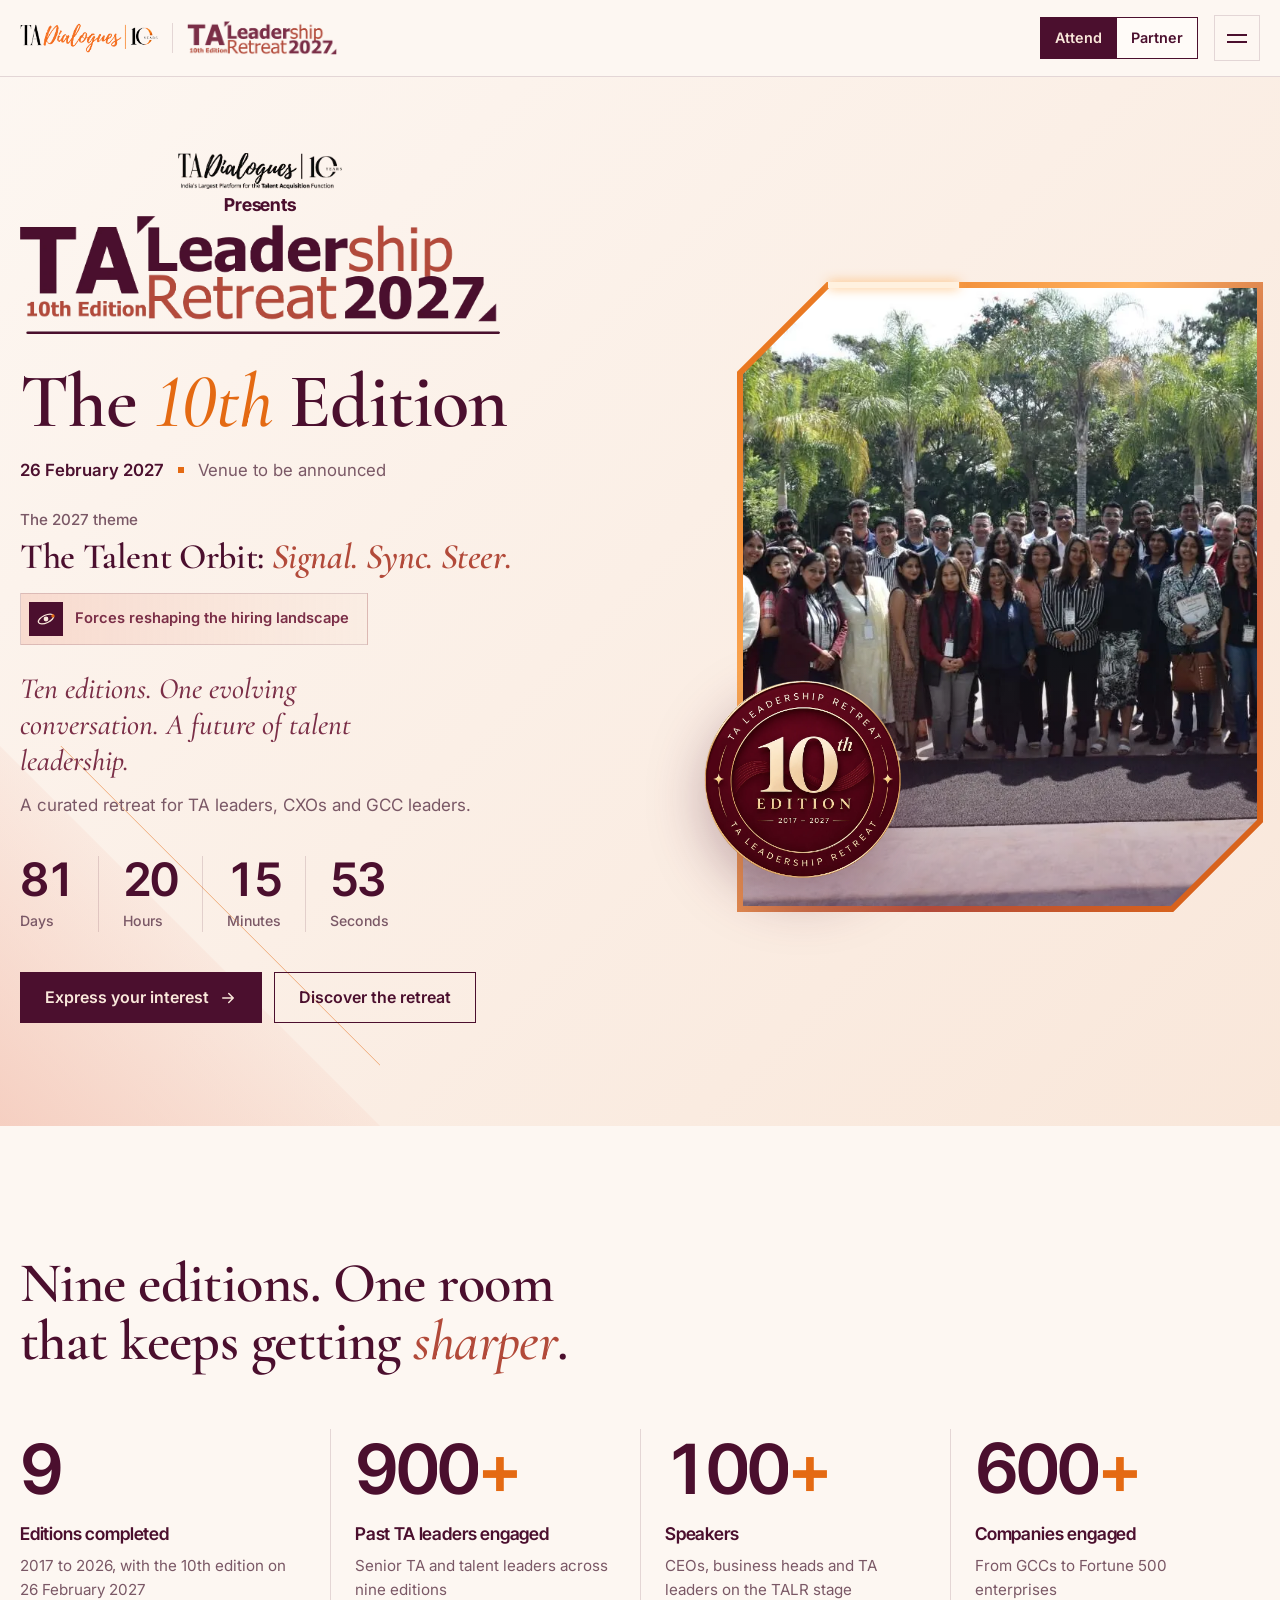
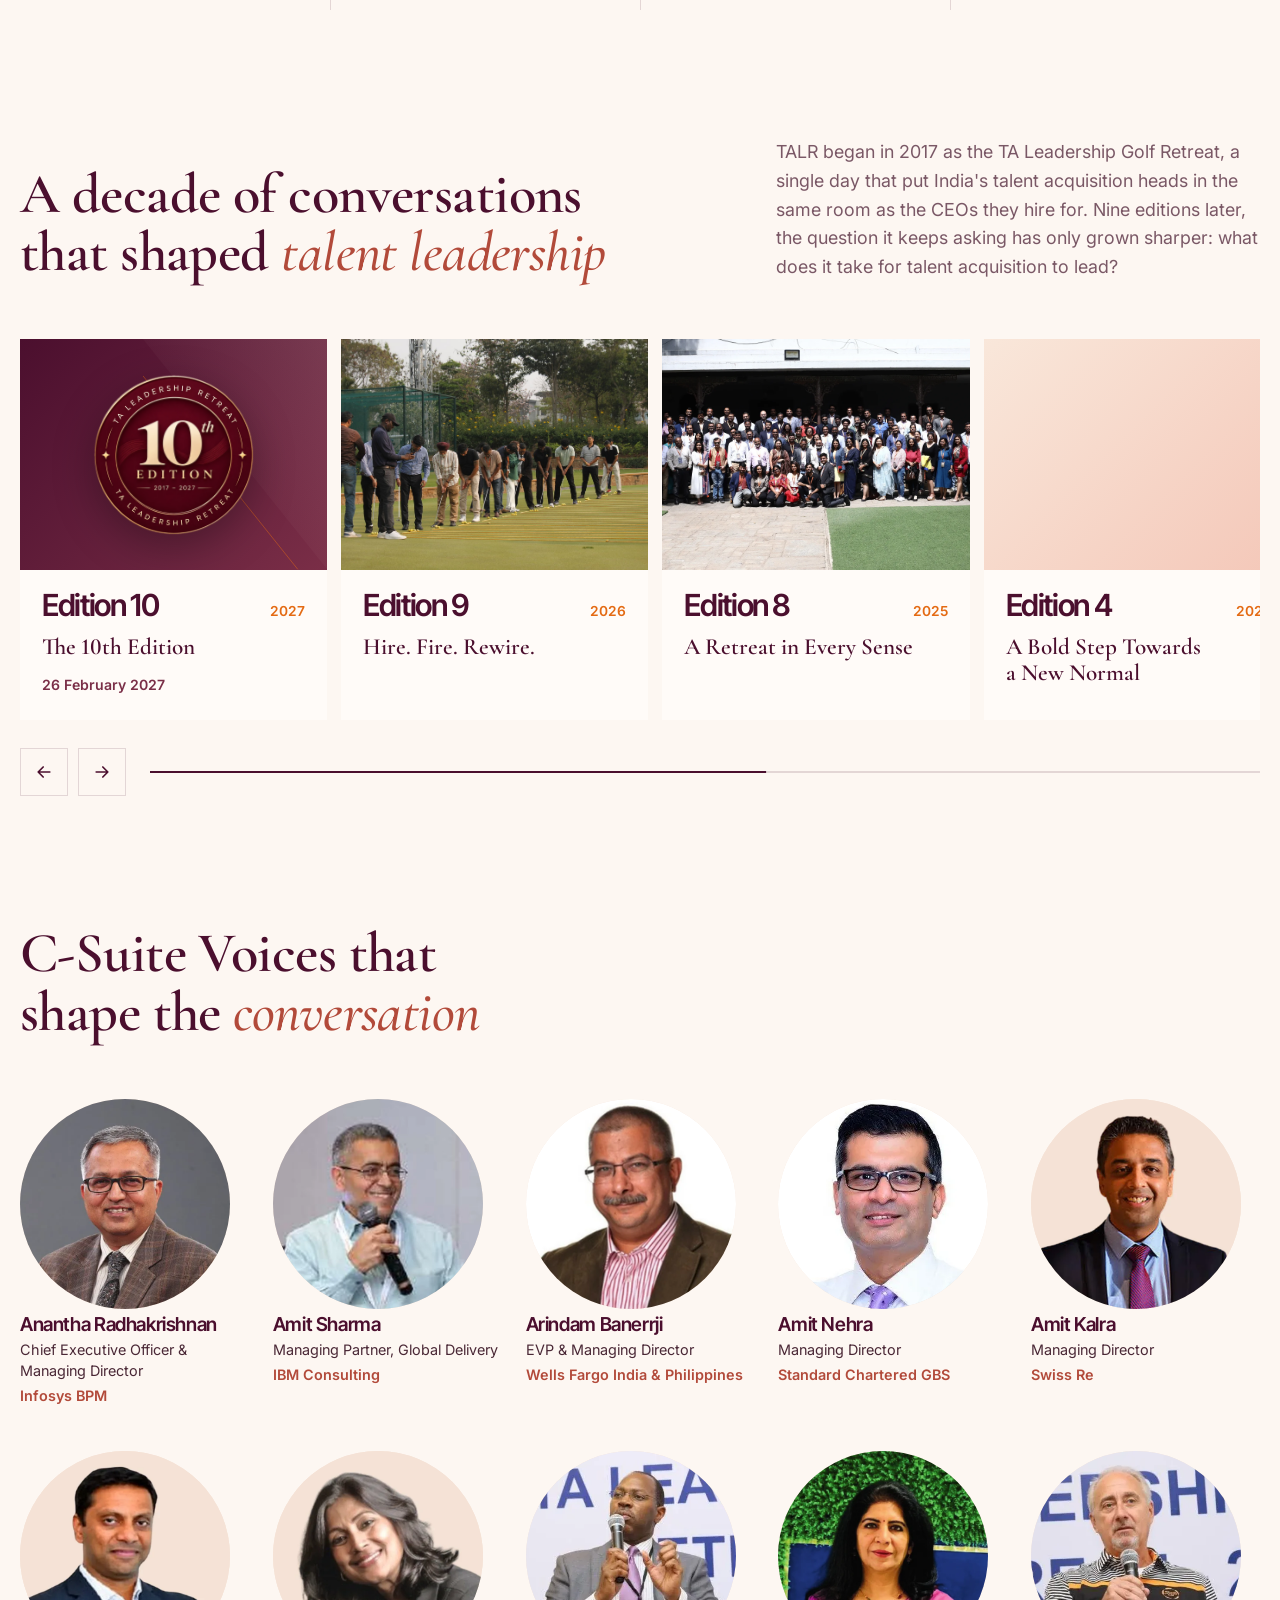
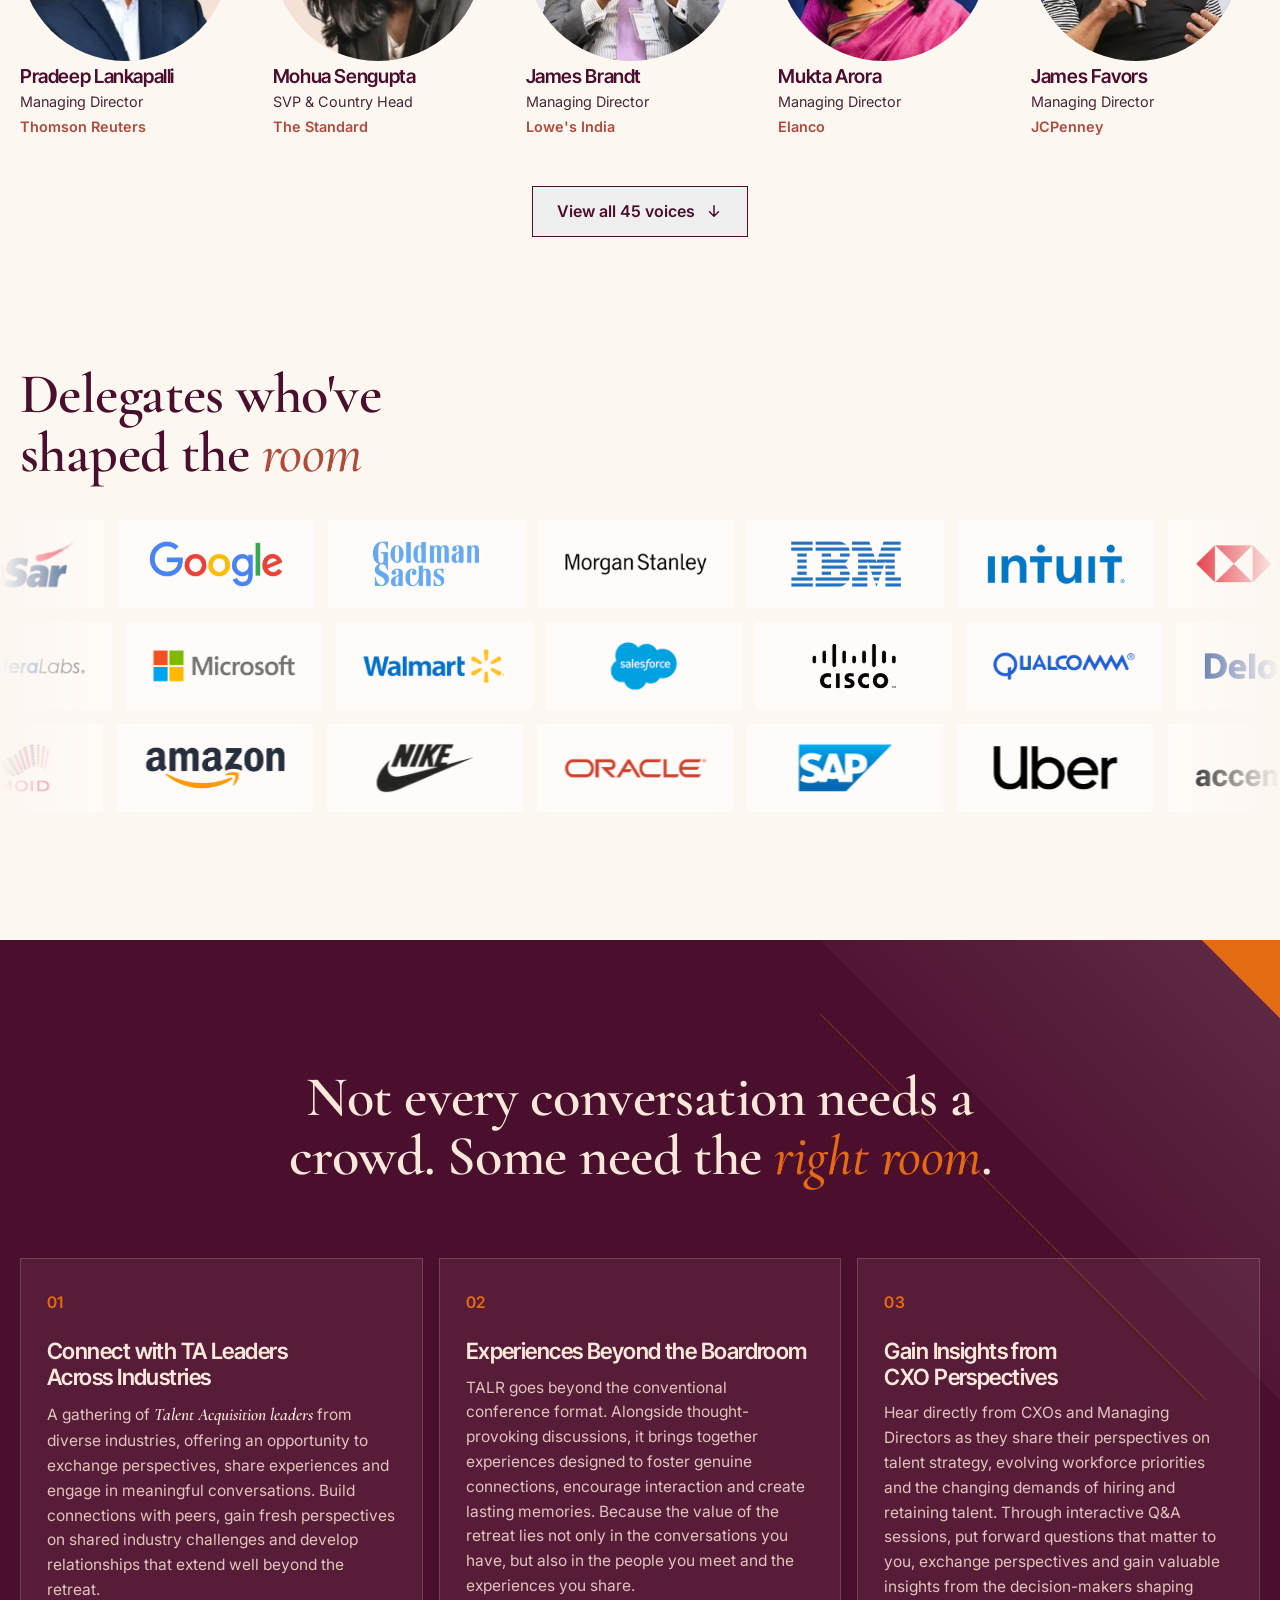
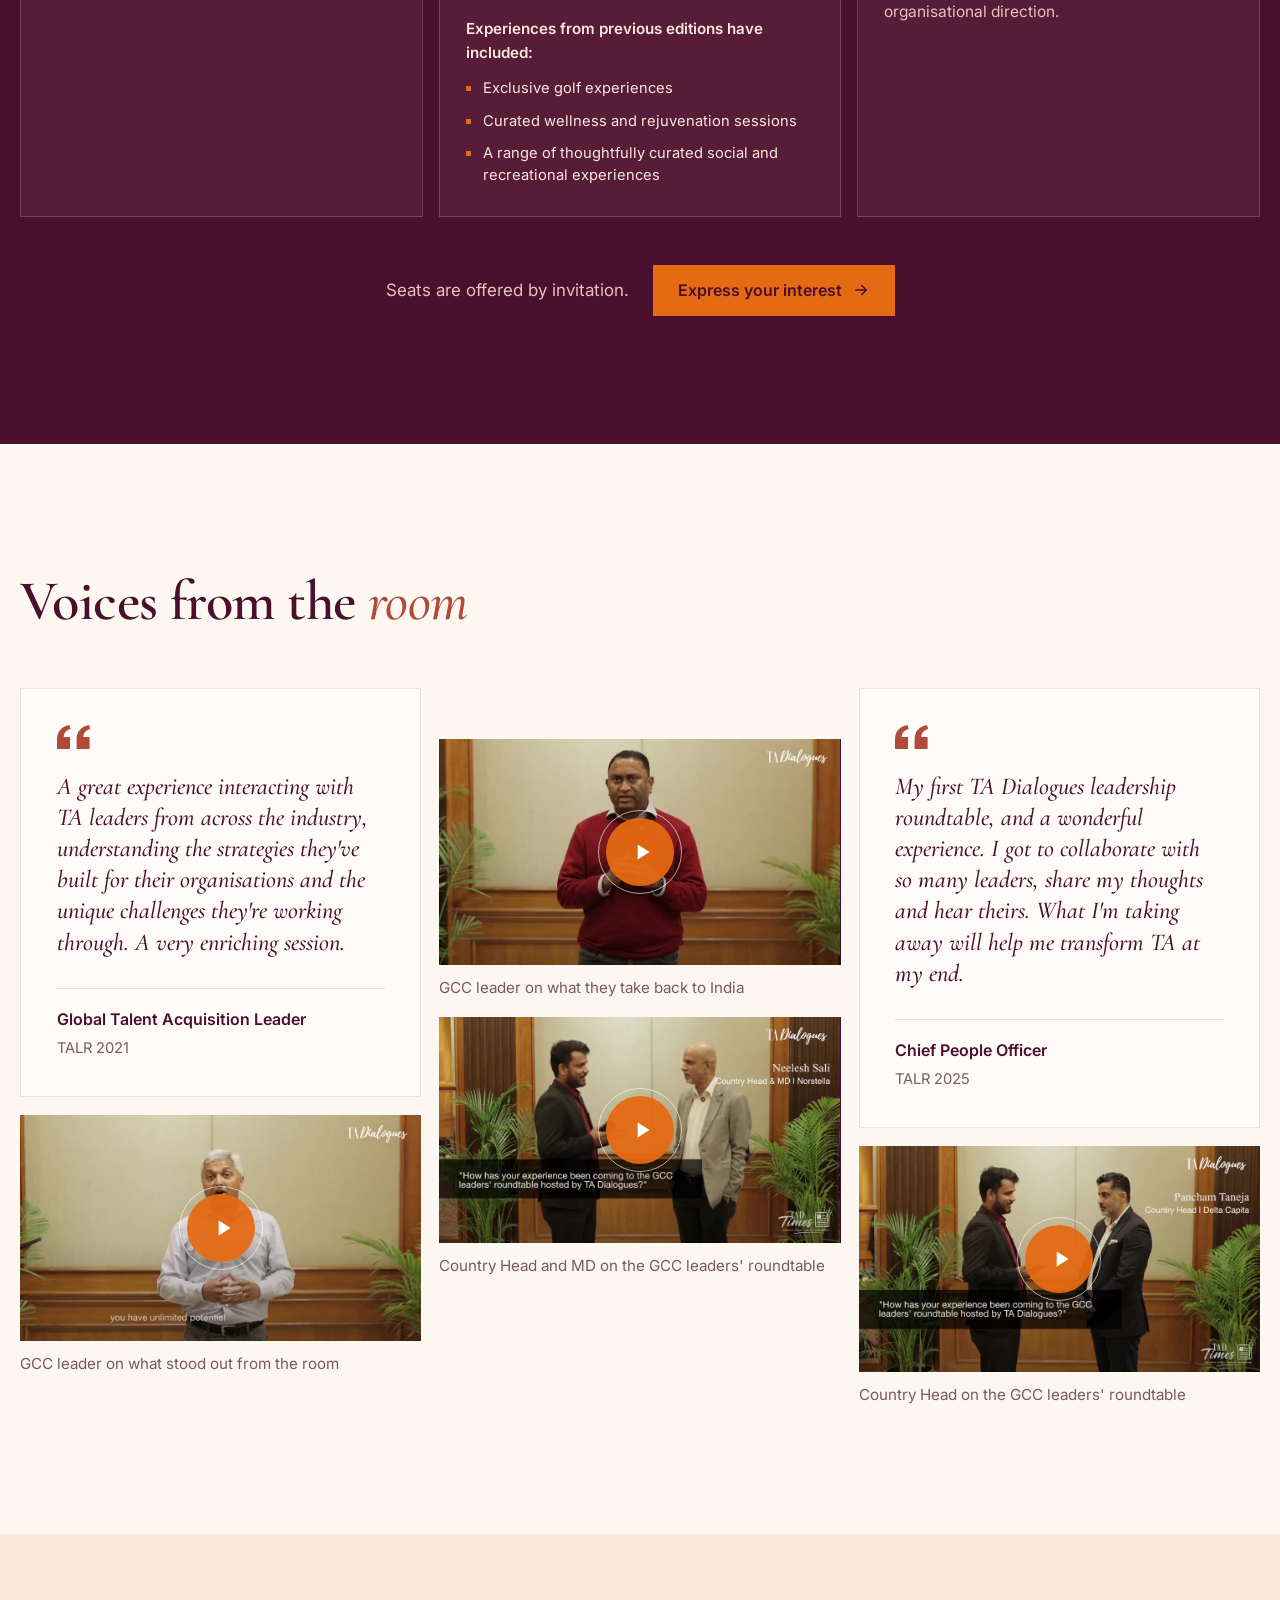
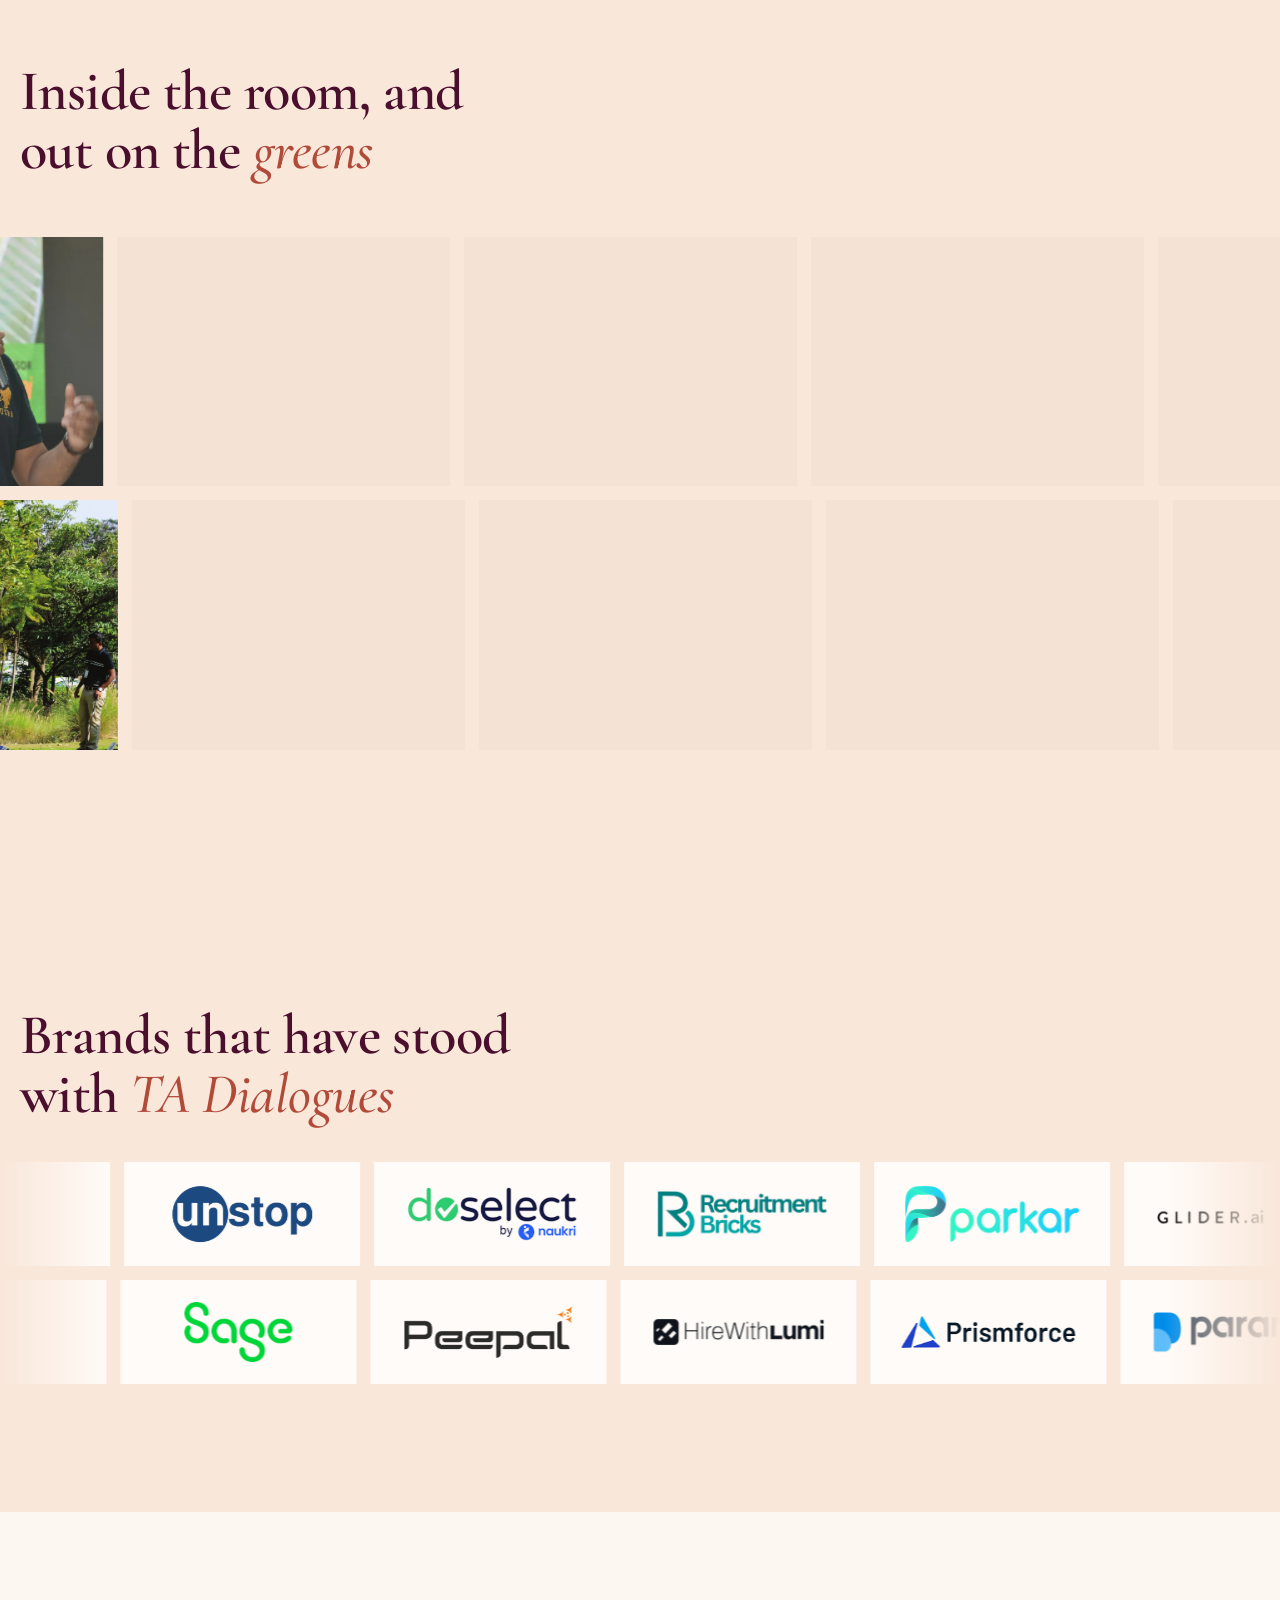
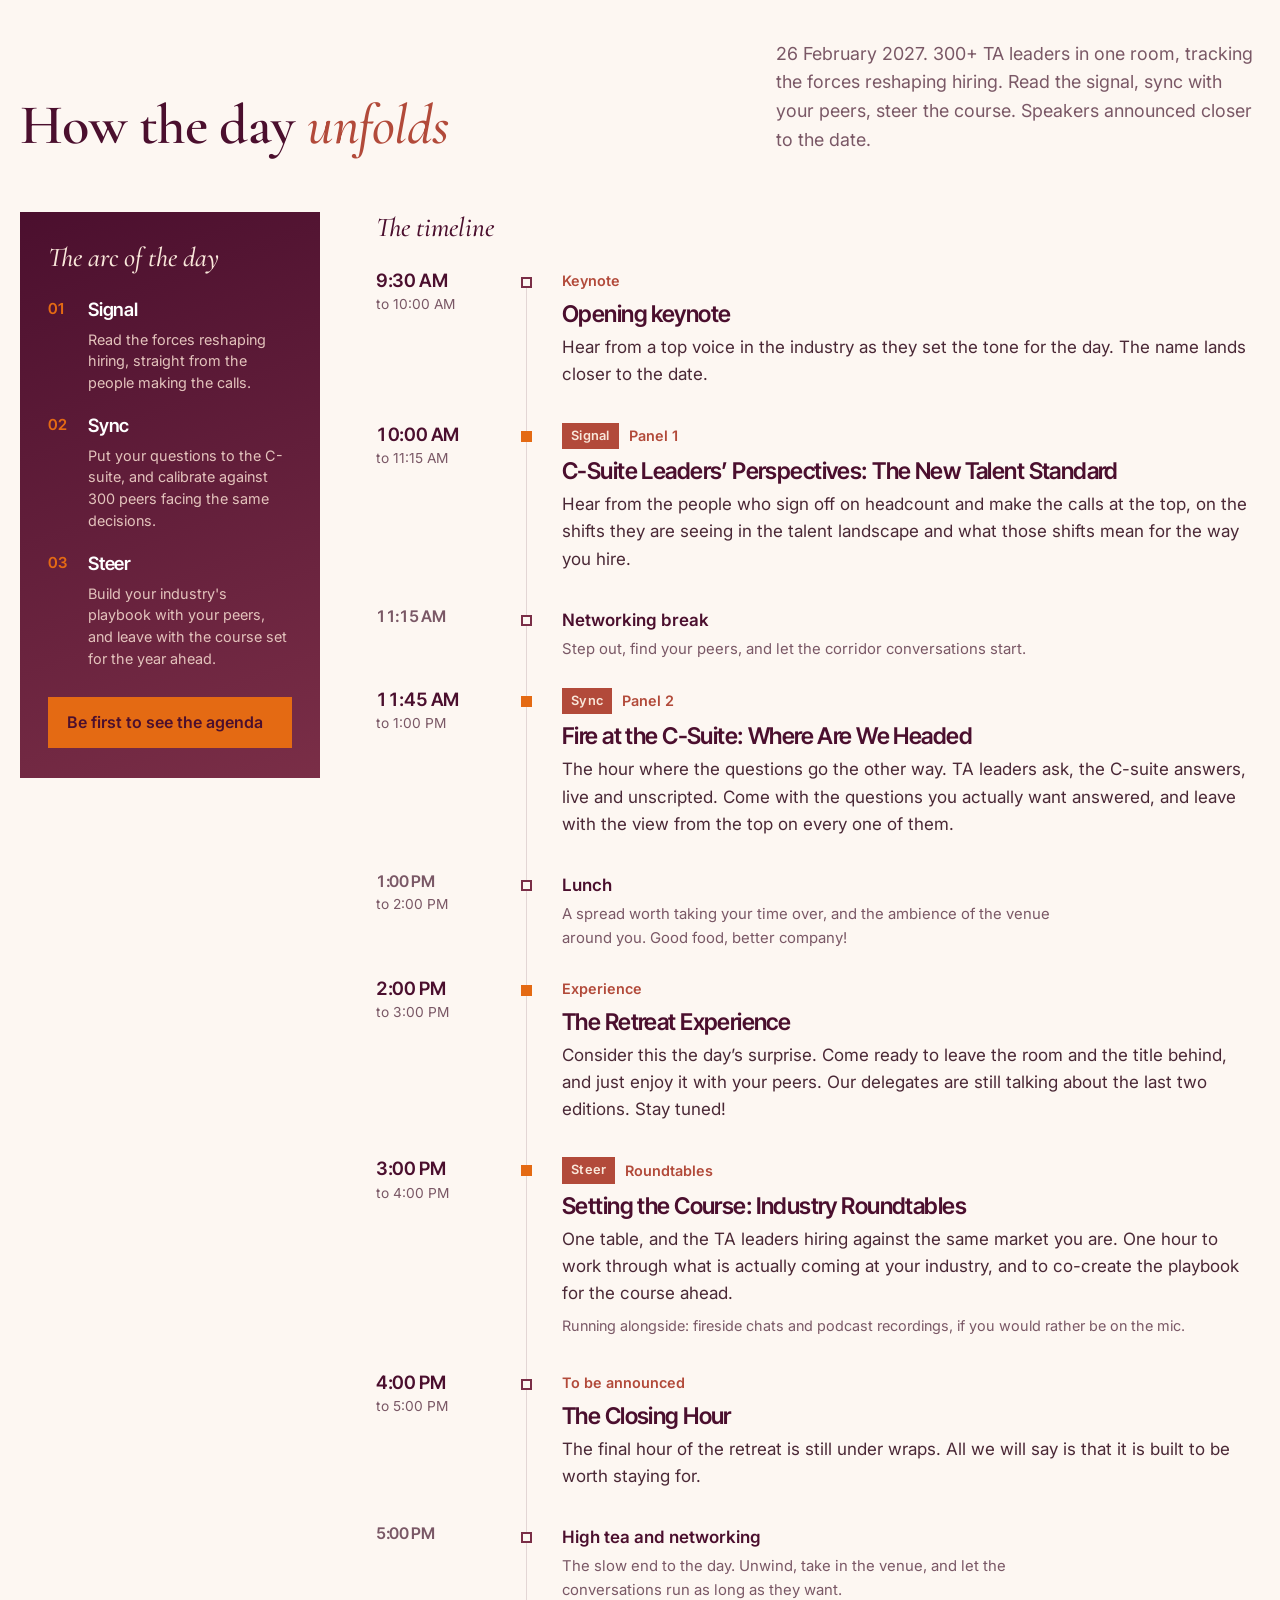
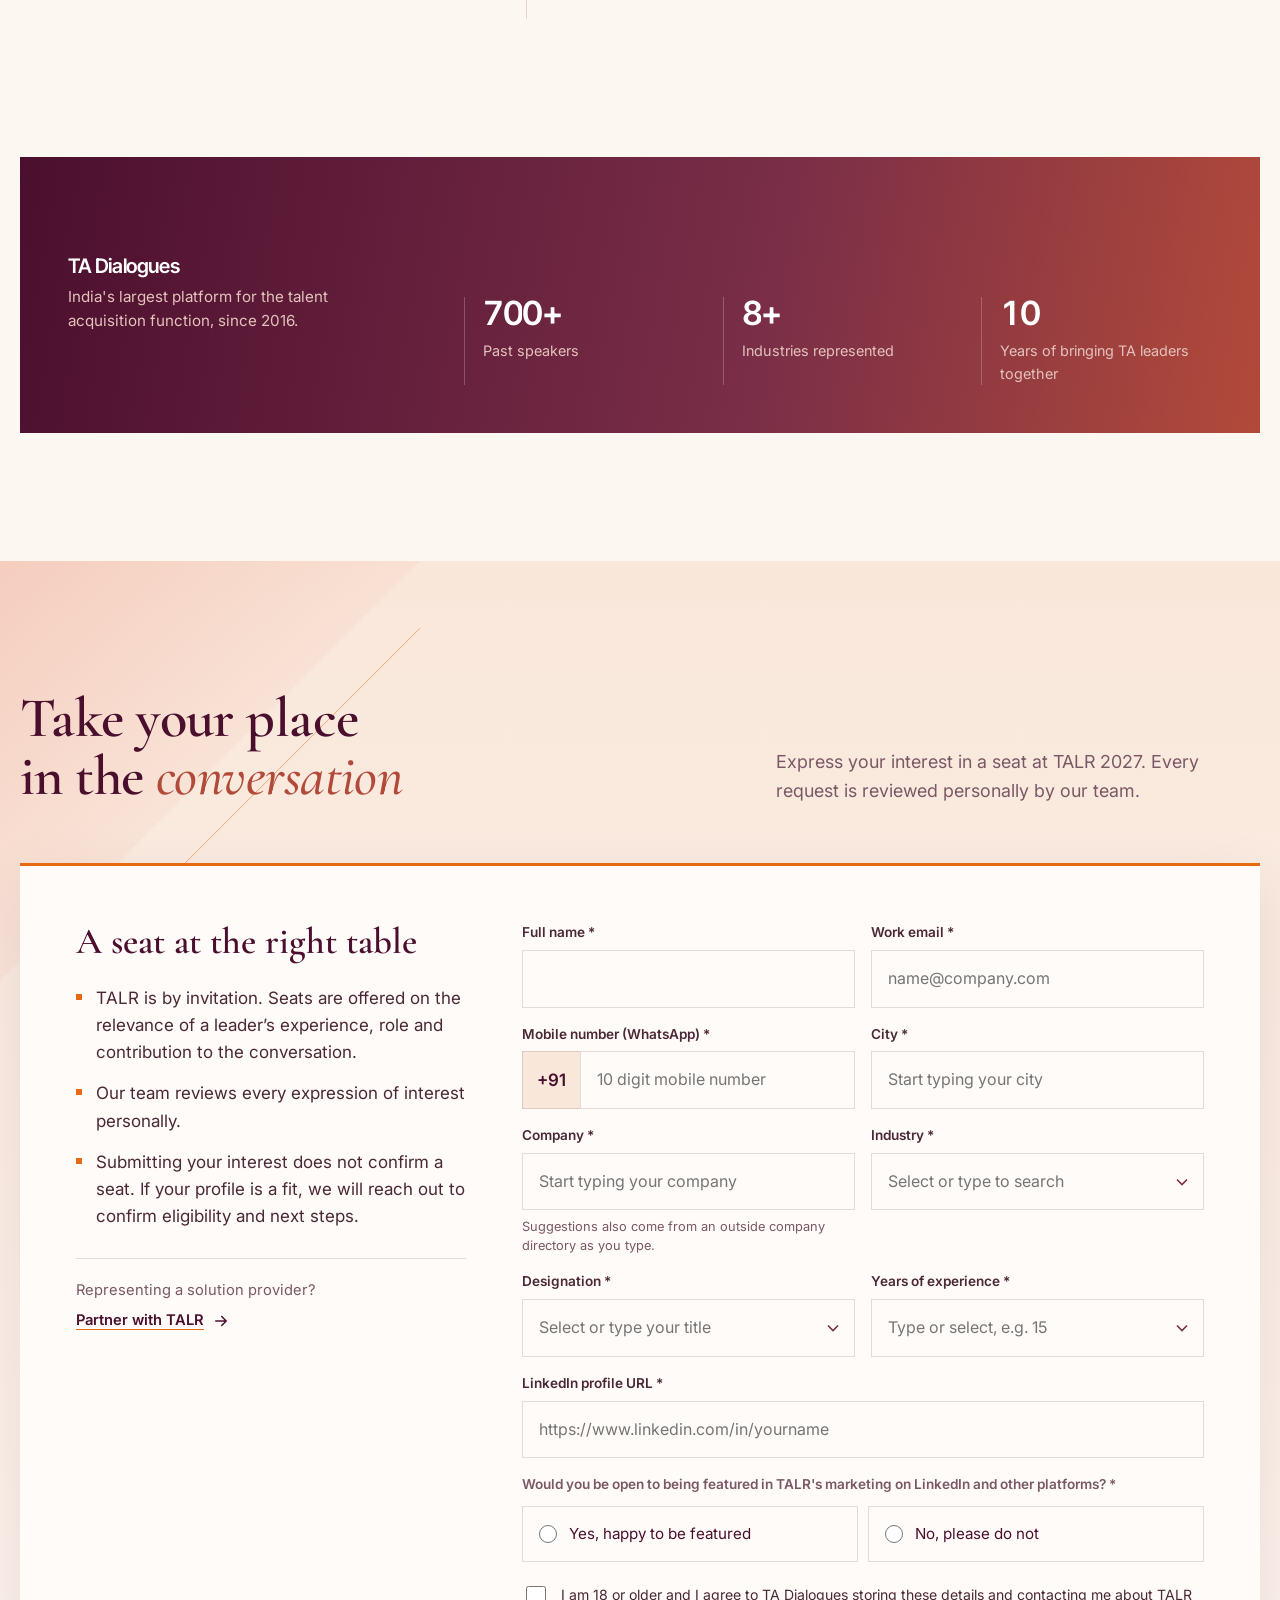
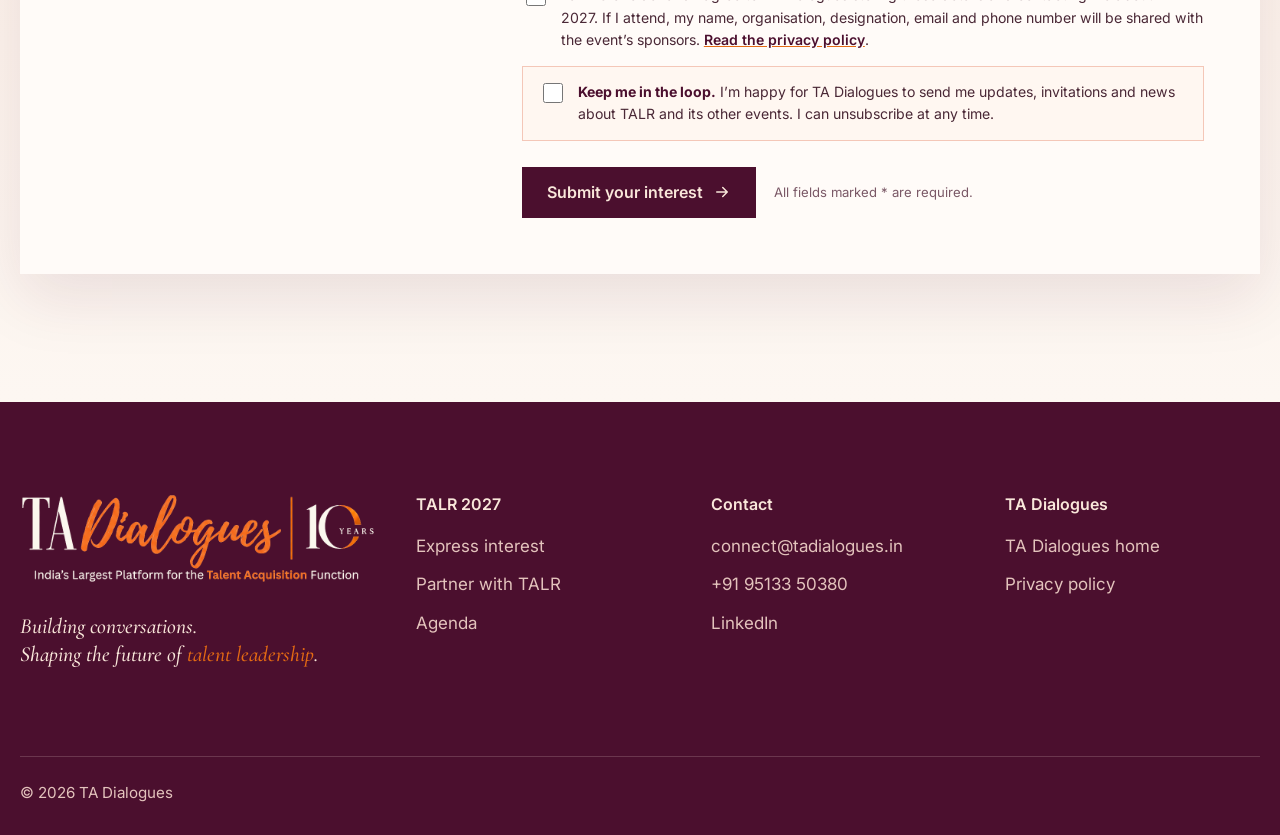
==== index.html @ ce5c9705 "Mukta Arora: Managing Director Co-Authored-By: Claude Opus 5.5 <noreply@anthropic.com>" ====
<!doctype html>
<html lang="en-IN">
<head>
<meta charset="utf-8">
<meta name="viewport" content="width=device-width, initial-scale=1, viewport-fit=cover">
<title>TALR 2027, The TA Leadership Retreat, 10th Edition | TA Dialogues</title>
<meta name="description" content="TALR 2027 is the 10th edition of the TA Leadership Retreat by TA Dialogues: a curated, invitation-only day for senior TA leaders, CXOs and GCC leaders on 26 February 2027. Express your interest in a seat.">
<link rel="canonical" href="https://talr-2027.tadialogues.in/">
<meta name="robots" content="index, follow">
<meta name="theme-color" content="#FDF7F2">

<meta property="og:type" content="website">
<meta property="og:site_name" content="TA Dialogues">
<meta property="og:locale" content="en_IN">
<meta property="og:url" content="https://talr-2027.tadialogues.in/">
<meta property="og:title" content="TALR 2027 | The TA Leadership Retreat, 10th Edition">
<meta property="og:description" content="A curated retreat for TA leaders, CXOs and GCC leaders. 26 February 2027. Seats by invitation.">
<meta property="og:image" content="https://talr-2027.tadialogues.in/assets/img/talr/brand/hero.webp">
<meta name="twitter:card" content="summary_large_image">

<link rel="icon" href="/assets/img/favicon.png" type="image/png">
<link rel="apple-touch-icon" href="/assets/img/favicon.png">
<link rel="preconnect" href="https://fonts.googleapis.com">
<link rel="preconnect" href="https://fonts.gstatic.com" crossorigin>
<link rel="stylesheet" href="https://fonts.googleapis.com/css2?family=Cormorant+Garamond:ital,wght@0,500;0,600;1,500;1,600&family=Inter+Tight:wght@400;500;600;700&family=Inter:wght@400;500;600;700&display=swap">
<link rel="stylesheet" href="/assets/css/style.css?v=20261116b">
<link rel="stylesheet" href="/assets/css/talr.css?v=20261116b">

<script type="application/ld+json">
{
  "@context": "https://schema.org",
  "@graph": [
    {
      "@type": "Event",
      "@id": "https://talr-2027.tadialogues.in/#event",
      "name": "TALR 2027, The TA Leadership Retreat (10th Edition)",
      "description": "A curated, invitation-only retreat for senior talent acquisition leaders, CXOs and GCC leaders. The 10th edition of TALR by TA Dialogues.",
      "startDate": "2027-02-26T09:00:00+05:30",
      "endDate": "2027-02-26T18:00:00+05:30",
      "eventStatus": "https://schema.org/EventScheduled",
      "eventAttendanceMode": "https://schema.org/OfflineEventAttendanceMode",
      "location": { "@type": "Place", "name": "Venue to be announced", "address": { "@type": "PostalAddress", "addressLocality": "Bengaluru", "addressRegion": "Karnataka", "addressCountry": "IN" } },
      "image": ["https://talr-2027.tadialogues.in/assets/img/talr/brand/hero.webp"],
      "organizer": { "@type": "Organization", "name": "TA Dialogues", "url": "https://tadialogues.in/" },
      "url": "https://talr-2027.tadialogues.in/"
    },
    {
      "@type": "BreadcrumbList",
      "itemListElement": [
        { "@type": "ListItem", "position": 1, "name": "TA Dialogues", "item": "https://tadialogues.in/" },
        { "@type": "ListItem", "position": 2, "name": "TALR 2027", "item": "https://talr-2027.tadialogues.in/" }
      ]
    }
  ]
}
</script>
</head>
<body data-page="delegate" data-talr-popup="#enquire">

<a class="skip" href="#main">Skip to content</a>

<header class="nav tnav" id="nav">
  <div class="nav-inner wrap">
    <div class="nav-left">
      <a class="nav-tad" href="https://tadialogues.in/" aria-label="TA Dialogues home"><img src="/assets/img/logo-mark-on-light.png" alt="TA Dialogues" width="926" height="202"></a>
      <a class="brand" href="#top"><img src="/assets/img/talr/brand/talr-logo-nav.png" alt="TALR, The TA Leadership Retreat" width="1312" height="297"></a>
    </div>
    <div class="seg seg-quick" role="group" aria-label="Choose your view">
      <a href="/" aria-current="page">Attend</a><a href="/partners">Partner</a>
    </div>
    <button class="nav-toggle" type="button" aria-expanded="false" aria-controls="nav-links" aria-label="Open menu"><span></span><span></span></button>
    <ul class="nav-links" id="nav-links">
      <li><a href="#journey"><span>Journey</span></a></li>
      <li><a href="#speakers"><span>Speakers</span></a></li>
      <li><a href="#room"><span>The Room</span></a></li>
      <li><a href="#experience"><span>Experience</span></a></li>
      <li><a href="#partners"><span>Partners</span></a></li>
      <li><a href="#agenda"><span>Agenda</span></a></li>
      <li class="nav-seg"><div class="seg" role="group" aria-label="Choose your view"><a href="/" aria-current="page">Attend</a><a href="/partners">Partner</a></div></li>
      <li class="nav-cta"><a class="btn btn-plum btn-sm" href="#enquire">Express interest</a></li>
    </ul>
  </div>
</header>

<main id="main">

  <!-- Hero -->
  <section class="thero" id="top" aria-labelledby="t-title">
    <span data-wedge="bl" data-tone="light" data-accent="0" style="left:0;bottom:0;width:min(30vw,380px);height:min(30vw,380px)"></span>
    <div class="wrap thero-grid">
      <div class="t-top">
        <div class="lk-presents lockup-presents" role="img" aria-label="TA Dialogues presents TA Leadership Retreat 2027, 10th Edition"><img class="lk-tad" src="/assets/img/talr/brand/talr-presents-tad.webp" alt="" width="447" height="97"><span class="lk-p" aria-hidden="true">Presents</span><img class="lk-talr" src="/assets/img/talr/brand/talr-presents-lockup.webp" alt="" width="1311" height="322"></div>
        <h1 id="t-title"><span class="sr-only">TALR 2027, </span>The <em>10th</em> Edition</h1>
        <p class="when"><strong>26 February 2027</strong><i aria-hidden="true"></i>Venue to be announced</p>
        <div class="theme">
          <p class="th-k">The 2027 theme</p>
          <p class="th-t">The Talent Orbit: <em>Signal. Sync. Steer.</em></p>
          <p class="th-pill"><span class="orb"><svg viewBox="0 0 24 24" fill="none" aria-hidden="true"><ellipse cx="12" cy="12" rx="9" ry="4.2" transform="rotate(-25 12 12)" stroke="currentColor" stroke-width="1.4"/><circle cx="12" cy="12" r="2.6" fill="currentColor"/><circle cx="19.6" cy="8.6" r="1.8" fill="#E46A13"/></svg></span>Forces reshaping the hiring landscape</p>
        </div>
        <p class="tagline">Ten editions. One evolving conversation. A future of talent leadership.</p>
        <p class="desc">A curated retreat for TA leaders, CXOs and GCC leaders.</p>
      </div>
      <div class="t-bot">
        <div class="countdown" data-countdown role="timer" aria-label="Time until TALR 2027">
          <div><b data-u="d">0</b><small>Days</small></div>
          <div><b data-u="h">00</b><small>Hours</small></div>
          <div><b data-u="m">00</b><small>Minutes</small></div>
          <div><b data-u="s">00</b><small>Seconds</small></div>
        </div>
        <div class="ctas">
          <a class="btn btn-plum" href="#enquire">Express your interest
            <svg viewBox="0 0 24 24" fill="none" stroke="currentColor" stroke-width="2" stroke-linecap="round" stroke-linejoin="round" aria-hidden="true"><path d="M5 12h14M13 6l6 6-6 6"/></svg>
          </a>
          <a class="btn btn-outline" href="#why">Discover the retreat</a>
        </div>
      </div>
      <div class="hv">
        <div class="hv-photo"><img src="/assets/img/talr/brand/hero.webp" alt="TA leaders together at a past TALR retreat" width="1536" height="1024" fetchpriority="high"></div>
        <span class="seal10 hv-seal" role="img" aria-label="TA Leadership Retreat, 10th Edition, 2017 to 2027"><img class="s-base" src="/assets/img/talr/brand/seal-base.webp" alt="" width="720" height="720"><img class="s-ring" src="/assets/img/talr/brand/seal-ring.webp" alt="" width="720" height="720"></span>
      </div>
    </div>
  </section>

  <!-- Numbers -->
  <section class="section" id="numbers" aria-labelledby="n-title">
    <div class="wrap">
      <div class="s-head" data-reveal>
        <h2 id="n-title">Nine editions. One room that keeps getting <em>sharper</em>.</h2>
      </div>
      <div class="tstats" data-talr-stats></div>
    </div>
  </section>

  <!-- Journey: every edition in a sidescroller -->
  <section class="section" id="journey" aria-labelledby="j-title">
    <div class="wrap">
      <div class="s-head" data-reveal>
        <h2 id="j-title">A decade of conversations that shaped <em>talent leadership</em></h2>
        <p class="lead">TALR began in 2017 as the TA Leadership Golf Retreat, a single day that put India's talent acquisition heads in the same room as the CEOs they hire for. Nine editions later, the question it keeps asking has only grown sharper: what does it take for talent acquisition to lead?</p>
      </div>
      <div class="erail-wrap" data-reveal>
        <div class="erail" data-erail tabindex="0" aria-label="TALR editions"></div>
        <div class="erail-ctl">
          <button class="q-btn" type="button" data-erail-go="-1" aria-label="Previous editions"><svg viewBox="0 0 24 24" fill="none" stroke="currentColor" stroke-width="2" stroke-linecap="round" stroke-linejoin="round" aria-hidden="true"><path d="M19 12H5M11 6l-6 6 6 6"/></svg></button>
          <button class="q-btn" type="button" data-erail-go="1" aria-label="Next editions"><svg viewBox="0 0 24 24" fill="none" stroke="currentColor" stroke-width="2" stroke-linecap="round" stroke-linejoin="round" aria-hidden="true"><path d="M5 12h14M13 6l6 6-6 6"/></svg></button>
          <div class="q-bar erail-bar" aria-hidden="true"><i></i></div>
        </div>
      </div>
    </div>
  </section>

  <!-- Speakers -->
  <section class="section" id="speakers" aria-labelledby="s-title">
    <div class="wrap">
      <div class="s-head" data-reveal>
        <h2 id="s-title">C-Suite Voices that shape the <em>conversation</em></h2>
      </div>
      <div class="wall-sp" data-speakers aria-live="polite"></div>
      <div class="more-row">
        <button class="btn btn-outline" type="button" data-speakers-more>View all voices <svg viewBox="0 0 24 24" fill="none" stroke="currentColor" stroke-width="2" stroke-linecap="round" stroke-linejoin="round" aria-hidden="true"><path d="M12 5v14M6 13l6 6 6-6"/></svg></button>
      </div>
    </div>
  </section>

  <!-- The room -->
  <section class="section walls" id="room" aria-labelledby="room-title" style="padding-top:0">
    <div class="wrap"><div class="s-head wall-head" data-reveal><h2 id="room-title">Delegates who've shaped the <em>room</em></h2></div></div>
    <div class="wall">
      <div class="mq fade" data-marquee data-dir="-1" data-speed="0.3"><div class="track" data-logo-group="attendees" data-row="0" data-rows="3"></div></div>
      <div class="mq fade" data-marquee data-dir="1" data-speed="0.26"><div class="track" data-logo-group="attendees" data-row="1" data-rows="3"></div></div>
      <div class="mq fade" data-marquee data-dir="-1" data-speed="0.34"><div class="track" data-logo-group="attendees" data-row="2" data-rows="3"></div></div>
    </div>
  </section>

  <!-- Why TALR -->
  <section class="section dark on-dark" id="why" aria-labelledby="why-title">
    <span data-wedge="tr" data-tone="dark" style="right:0;top:0;width:min(36vw,460px);height:min(36vw,460px)"></span>
    <div class="wrap" style="position:relative">
      <div class="why-head" data-reveal>
        <h2 id="why-title">Not every conversation needs a crowd. Some need the <em>right room</em>.</h2>
      </div>
      <div class="pillars" data-pillars></div>
      <div class="why-cta" data-reveal>
        <span>Seats are offered by invitation.</span>
        <a class="btn btn-primary" href="#enquire">Express your interest
          <svg viewBox="0 0 24 24" fill="none" stroke="currentColor" stroke-width="2" stroke-linecap="round" stroke-linejoin="round" aria-hidden="true"><path d="M5 12h14M13 6l6 6-6 6"/></svg>
        </a>
      </div>
    </div>
  </section>

  <!-- Testimonials: written quotes and short videos -->
  <section class="section voices" id="voices" aria-labelledby="v-title">
    <div class="wrap">
      <div class="s-head" data-reveal>
        <h2 id="v-title">Voices from the <em>room</em></h2>
      </div>
      <div class="vgrid" data-voices></div>
    </div>
  </section>

  <!-- Gallery -->
  <section class="section gallery tgallery" id="experience" aria-labelledby="g-title">
    <div class="wrap">
      <div class="s-head" data-reveal>
        <h2 id="g-title">Inside the room, and out on the <em>greens</em></h2>
      </div>
    </div>
    <div class="mq" data-marquee data-dir="-1" data-speed="0.45" data-boost>
      <div class="track" data-talr-gallery="0"></div>
    </div>
    <div class="mq" data-marquee data-dir="1" data-speed="0.45" data-boost>
      <div class="track" data-talr-gallery="1"></div>
    </div>
  </section>

  <!-- Partners -->
  <section class="section walls on-champ" id="partners" aria-labelledby="pt-title">
    <div class="wrap"><div class="s-head wall-head" data-reveal><h2 id="pt-title">Brands that have stood with <em>TA Dialogues</em></h2></div></div>
    <div class="wall wall-lg">
      <div class="mq fade" data-marquee data-dir="1" data-speed="0.3"><div class="track" data-logo-group="partners" data-row="0" data-rows="2"></div></div>
      <div class="mq fade" data-marquee data-dir="-1" data-speed="0.28"><div class="track" data-logo-group="partners" data-row="1" data-rows="2"></div></div>
    </div>
  </section>

  <!-- Agenda -->
  <section class="section" id="agenda" aria-labelledby="a-title">
    <div class="wrap">
      <div class="s-head" data-reveal>
        <h2 id="a-title">How the day <em>unfolds</em></h2>
        <p class="lead">26 February 2027. 300+ TA leaders in one room, tracking the forces reshaping hiring. Read the signal, sync with your peers, steer the course. Speakers announced closer to the date.</p>
      </div>
      <div class="agw" data-agenda data-cta="#enquire"></div>
    </div>
  </section>

  <!-- TA Dialogues in numbers -->
  <section class="section" id="platform" aria-labelledby="plat-title" style="padding-top:0">
    <div class="wrap">
      <div class="plat" data-reveal>
        <div class="plat-lab">
          <h2 id="plat-title">TA Dialogues</h2>
          <p>India's largest platform for the talent acquisition function, since 2016.</p>
        </div>
        <div class="plat-its" data-platform></div>
      </div>
    </div>
  </section>

  <!-- Enquiry -->
  <section class="section enq" id="enquire" aria-labelledby="e-title">
    <span data-wedge="tl" data-tone="light" data-accent="0" style="left:0;top:0;width:min(34vw,420px);height:min(34vw,420px)"></span>
    <div class="wrap" style="position:relative">
      <div class="s-head" data-reveal>
        <h2 id="e-title">Take your place in the <em>conversation</em></h2>
        <p class="lead">Express your interest in a seat at TALR 2027. Every request is reviewed personally by our team.</p>
      </div>
      <div class="panel" data-reveal><div class="pbody" data-talr-form="attend" data-placement="embedded"></div></div>
    </div>
  </section>

</main>

<footer class="footer tfoot">
  <div class="wrap">
    <div class="f-top">
      <div>
        <a class="f-logo" href="https://tadialogues.in/"><img src="/assets/img/logo-on-dark.png" alt="TA Dialogues, India's Largest Platform for the Talent Acquisition Function" width="930" height="240"></a>
        <p class="f-statement">Building conversations.<br>Shaping the future of <em>talent leadership</em>.</p>
      </div>
      <nav aria-label="TALR 2027">
        <h3>TALR 2027</h3>
        <ul>
          <li><a href="#enquire">Express interest</a></li>
          <li><a href="/partners">Partner with TALR</a></li>
          <li><a href="#agenda">Agenda</a></li>
        </ul>
      </nav>
      <div>
        <h3>Contact</h3>
        <ul>
          <li><a href="mailto:connect@tadialogues.in">connect@tadialogues.in</a></li>
          <li><a href="tel:+919513350380">+91 95133 50380</a></li>
          <li><a href="https://www.linkedin.com/company/ta-dialogues/" rel="noopener">LinkedIn</a></li>
        </ul>
      </div>
      <nav aria-label="TA Dialogues">
        <h3>TA Dialogues</h3>
        <ul>
          <li><a href="https://tadialogues.in/">TA Dialogues home</a></li>
          <li><a href="/privacy-policy">Privacy policy</a></li>
        </ul>
      </nav>
    </div>
    <div class="f-bottom"><span>© 2026 TA Dialogues</span></div>
  </div>
</footer>

<script src="/assets/js/data/platform.js?v=20261116b"></script>
<script src="/assets/js/data/logos.js?v=20261116b"></script>
<script src="/assets/js/data/talr-2027.js?v=20261116b"></script>
<script src="/assets/js/data/talr-speakers.js?v=20261116b"></script>
<script src="/assets/js/data/voices.js?v=20261116b"></script>
<script src="/assets/js/talr.js?v=20261116b"></script>
<script src="/assets/js/script.js?v=20261116b"></script>
<script src="/assets/js/data/form-data.js?v=20261116b"></script>
<script src="/assets/js/data/form-overrides.js?v=20261116b"></script>
<script src="/assets/js/talr-forms.js?v=20261116b"></script>
</body>
</html>
---- assets/css/style.css ----
/* TA Dialogues v4
   Layout: neo-editorial. Text-only hero with a stats row, one navy feature band (TALR),
   a small bento for the platform, square corners throughout.
   Type: Inter Tight for display (weight and tracking carry the contrast), Inter for text.
   Colour: ink on ivory, one bright blue for accent words, orange for actions only. */

:root {
  --ivory: #FBF7EE;
  --paper: #FFFFFF;
  --cream: #F2EBDD;
  --mist: #E3ECF8;
  --sky: #9DBAF0;
  --blue: #063084;
  --accent: #1546B0;
  --midnight: #081A4B;
  --sunrise: #F58A1F;
  --sunrise-hover: #E27A10;
  --ink: #0B1635;
  --ink-soft: #3A4568;
  --slate: #5B6784;
  --on-dark: #F6F2EA;
  --on-dark-soft: #B9C5E3;
  --talr-plum: #4B0F2E;
  --talr-wine: #7A2E47;
  --talr-rust: #B24A3A;
  --talr-brick: #B2423A;
  --talr-orange: #E46A13;
  --talr-blush: #F4C7B8;
  --talr-cream: #F9E7DA;
  --line: rgba(11, 22, 53, 0.12);
  --line-dark: rgba(255, 255, 255, 0.16);

  --display: "Inter Tight", "Inter", system-ui, -apple-system, "Segoe UI", sans-serif;
  --sans: "Inter", system-ui, -apple-system, "Segoe UI", Roboto, sans-serif;

  --maxw: 1320px;
  --nav-h: 76px;
  --ease: cubic-bezier(.2, .7, .2, 1);
  --ease-out: cubic-bezier(.16, 1, .3, 1);

  color-scheme: light;
}

*, *::before, *::after { box-sizing: border-box; border-radius: 0; }

html { scroll-behavior: smooth; -webkit-text-size-adjust: 100%; }

body {
  margin: 0;
  background: var(--ivory);
  color: var(--ink);
  font-family: var(--sans);
  font-size: 1.0625rem;
  line-height: 1.6;
  -webkit-font-smoothing: antialiased;
  overflow-x: clip;
}

body::before {
  content: "";
  position: fixed;
  inset: 0 0 auto;
  height: env(safe-area-inset-top, 0px);
  z-index: 60;
  background: var(--ivory);
}

img { max-width: 100%; display: block; }
[hidden] { display: none !important; }
a { color: inherit; }
button { font: inherit; }

:focus-visible { outline: 3px solid var(--sunrise); outline-offset: 3px; }

.sr-only {
  position: absolute; width: 1px; height: 1px; padding: 0; margin: -1px;
  overflow: hidden; clip: rect(0 0 0 0); white-space: nowrap; border: 0;
}

.skip {
  position: absolute; left: 16px; top: -60px; z-index: 100;
  background: var(--midnight); color: var(--on-dark);
  padding: 10px 16px; text-decoration: none; font-weight: 600;
}
.skip:focus { top: calc(env(safe-area-inset-top, 0px) + 12px); }

.wrap {
  max-width: var(--maxw);
  margin-inline: auto;
  padding-left: max(20px, env(safe-area-inset-left, 0px));
  padding-right: max(20px, env(safe-area-inset-right, 0px));
}

.section { padding-block: clamp(80px, 10vw, 140px); }

/* Type */
h1, h2, h3 { margin: 0; color: var(--midnight); font-family: var(--display); text-wrap: balance; }
h2 {
  font-weight: 600;
  font-size: clamp(2.2rem, 4.4vw, 3.8rem);
  line-height: 1.02;
  letter-spacing: -0.04em;
}
.hl { color: var(--accent); }

.s-head {
  display: grid;
  grid-template-columns: minmax(0, 1.4fr) minmax(0, 1fr);
  align-items: end; gap: 20px 48px;
  margin-bottom: clamp(32px, 4vw, 52px);
}
.s-sub { margin: 0; color: var(--slate); font-size: 1.1rem; max-width: 40ch; justify-self: end; }
@media (max-width: 760px) {
  .s-head { grid-template-columns: 1fr; }
  .s-sub { justify-self: start; }
}

/* Buttons and links */
.btn {
  display: inline-flex; align-items: center; gap: 10px;
  padding: 15px 24px; border: 1px solid transparent;
  font-weight: 600; font-size: 1rem; line-height: 1.2;
  text-decoration: none; cursor: pointer; white-space: nowrap;
  transition: background-color .25s var(--ease), border-color .25s var(--ease), color .25s var(--ease);
}
.btn svg { width: 18px; height: 18px; transition: transform .35s var(--ease-out); }
.btn:hover svg, a:hover .btn svg { transform: translateX(4px); }
.btn-primary { background: var(--sunrise); color: var(--ink); }
.btn-primary:hover { background: var(--sunrise-hover); }
.btn-outline { border-color: var(--midnight); color: var(--midnight); }
.btn-outline:hover { background: var(--midnight); color: var(--on-dark); }
.btn-sm { padding: 11px 18px; font-size: .95rem; }

.arrow-link {
  display: inline-flex; align-items: center; gap: 8px;
  font-weight: 600; color: var(--accent); text-decoration: none;
}
.arrow-link svg { width: 18px; height: 18px; transition: transform .35s var(--ease-out); }
a:hover .arrow-link svg, .arrow-link:hover svg { transform: translateX(5px); }

/* Photo placeholders: swap for <img> when photos arrive */
.ph {
  --a: #1B3A7A; --b: #7F9CCB;
  position: relative;
  background:
    radial-gradient(120% 90% at 75% 15%, rgba(255, 236, 205, .32), transparent 55%),
    linear-gradient(155deg, var(--a), var(--b));
}
.ph::after {
  content: "";
  position: absolute; inset: 0;
  background:
    radial-gradient(circle at 68% 26%, rgba(255, 255, 255, .2) 0 4%, transparent 5%),
    radial-gradient(circle at 30% 60%, rgba(255, 255, 255, .1) 0 3%, transparent 4%),
    linear-gradient(0deg, rgba(5, 15, 48, .45), transparent 45%);
}
.ph img { position: absolute; inset: 0; width: 100%; height: 100%; object-fit: cover; z-index: 1; }
.ph-1 { --a: #12306E; --b: #8EA8D6; }
.ph-2 { --a: #3A3446; --b: #C3A27F; }
.ph-3 { --a: #0D2254; --b: #4E78C0; }
.ph-4 { --a: #262B3A; --b: #8A93AB; }
.ph-5 { --a: #43352E; --b: #CFA87F; }
.ph-6 { --a: #18336F; --b: #A9BEE0; }

/* Scroll reveals: only armed when JS runs, and only for things below the first screen */
.reveal-on [data-reveal]:not(.in) { opacity: 0; transform: translateY(28px); }
[data-reveal] {
  transition: opacity .9s var(--ease-out), transform .9s var(--ease-out);
  transition-delay: var(--d, 0ms);
}

/* Nav: full-width bar, hides on scroll down, returns on scroll up */
.nav {
  position: fixed; top: 0; left: 0; right: 0; z-index: 50;
  padding-top: env(safe-area-inset-top, 0px);
  background: var(--ivory);
  border-bottom: 1px solid var(--line);
  transition: transform .4s var(--ease), box-shadow .3s var(--ease);
}
.nav.hidden { transform: translateY(-100%); }
.nav.scrolled { box-shadow: 0 8px 24px -20px rgba(5, 15, 48, .5); }
.nav-inner {
  position: relative;
  height: var(--nav-h);
  display: flex; align-items: center; justify-content: space-between; gap: 16px;
}
.brand { display: inline-flex; align-items: center; text-decoration: none; }
.brand img { height: 40px; width: auto; }
.nav-links { display: flex; align-items: center; gap: 4px; list-style: none; margin: 0; padding: 0; height: 100%; }
.nav-links a:not(.btn) {
  display: flex; align-items: center; height: 100%;
  padding: 0 16px;
  color: var(--ink); text-decoration: none; font-weight: 500; font-size: .98rem;
}
.nav-links a:not(.btn) span { position: relative; display: inline-block; }
.nav-links a:not(.btn) span::after {
  content: "";
  position: absolute; left: 0; right: 0; bottom: -7px;
  height: 3px; background: var(--sunrise);
  transform: scaleX(0); transform-origin: right;
  transition: transform .4s var(--ease-out);
}
.nav-links a:not(.btn):hover span::after,
.nav-links a:not(.btn):focus-visible span::after { transform: scaleX(1); transform-origin: left; }
.nav-cta { margin-left: 12px; display: flex; align-items: center; }
.nav-toggle {
  display: none;
  width: 46px; height: 46px; border: 1px solid var(--line);
  background: transparent; cursor: pointer;
  align-items: center; justify-content: center; flex-direction: column; gap: 5px;
}
.nav-toggle span { width: 20px; height: 2px; background: var(--midnight); transition: transform .3s var(--ease); }
.nav.open .nav-toggle span:first-child { transform: translateY(3.5px) rotate(45deg); }
.nav.open .nav-toggle span:last-child { transform: translateY(-3.5px) rotate(-45deg); }

@media (max-width: 900px) {
  :root { --nav-h: 66px; }
  .nav-toggle { display: inline-flex; }
  .brand img { height: 32px; }
  .nav-links {
    position: absolute; top: 100%; left: 0; right: 0; height: auto;
    flex-direction: column; align-items: stretch; gap: 0;
    padding: 8px max(20px, env(safe-area-inset-right, 0px)) 20px max(20px, env(safe-area-inset-left, 0px));
    background: var(--ivory);
    border-bottom: 1px solid var(--line);
    display: none;
  }
  .nav.open .nav-links { display: flex; }
  .nav-links a:not(.btn) { padding: 16px 0; border-bottom: 1px solid var(--line); font-size: 1.1rem; box-shadow: none; }
  .nav-cta { margin: 16px 0 0; }
  .nav-cta .btn { width: 100%; justify-content: center; padding: 16px; }
}

/* Nav: dropdown menus. Underline sits under the label text only, like the plain links. */
.dd { position: relative; height: 100%; display: flex; }
.dd-btn {
  display: flex; align-items: center; gap: 6px; height: 100%;
  padding: 0 16px; border: 0; background: none; cursor: pointer;
  color: var(--ink); font-weight: 500; font-size: .98rem;
}
.dd-btn span { position: relative; display: inline-block; }
.dd-btn span::after {
  content: ""; position: absolute; left: 0; right: 0; bottom: -7px;
  height: 3px; background: var(--sunrise);
  transform: scaleX(0); transform-origin: right;
  transition: transform .4s var(--ease-out);
}
.dd-btn svg { width: 15px; height: 15px; flex: none; color: var(--slate); transition: transform .35s var(--ease-out); }
.dd:hover .dd-btn span::after, .dd.open .dd-btn span::after, .dd-btn:focus-visible span::after { transform: scaleX(1); transform-origin: left; }
.dd.open .dd-btn svg { transform: rotate(180deg); }

.dd-panel {
  position: absolute; top: 100%; left: 0; z-index: 5;
  min-width: 340px; padding: 8px;
  background: var(--paper); border: 1px solid var(--line);
  box-shadow: 0 24px 48px -32px rgba(5, 15, 48, .45);
  display: grid; gap: 2px;
  opacity: 0; visibility: hidden; transform: translateY(6px);
  transition: opacity .25s var(--ease), transform .35s var(--ease-out), visibility 0s linear .25s;
}
.dd.open .dd-panel { opacity: 1; visibility: visible; transform: none; transition-delay: 0s; }
@media (hover: hover) and (min-width: 901px) {
  .dd:hover .dd-panel { opacity: 1; visibility: visible; transform: none; transition-delay: 0s; }
  .dd:hover .dd-btn svg { transform: rotate(180deg); }
}
.nav-links .dd-panel a {
  display: grid; gap: 2px; height: auto;
  padding: 12px 14px;
  color: var(--ink); text-decoration: none;
  transition: background-color .2s var(--ease);
}
.dd-panel a:hover, .dd-panel a:focus-visible { background: var(--ivory); }
.dd-panel strong { font-weight: 600; font-size: .98rem; color: var(--midnight); }
.dd-panel small { font-size: .9rem; color: var(--slate); line-height: 1.4; }
.nav-links .dd-panel a.dd-all { display: flex; align-items: center; justify-content: space-between; border-top: 1px solid var(--line); margin-top: 4px; }
.dd-all strong { color: var(--accent); }
.dd-all svg { width: 17px; height: 17px; color: var(--accent); transition: transform .35s var(--ease-out); }
.dd-all:hover svg { transform: translateX(4px); }

@media (max-width: 900px) {
  .nav-links { max-height: calc(100svh - var(--nav-h)); overflow-y: auto; }
  .dd { height: auto; flex-direction: column; border-bottom: 1px solid var(--line); }
  .dd-btn { height: auto; padding: 16px 0; justify-content: space-between; font-size: 1.1rem; width: 100%; }
  .dd-btn span::after { display: none; }
  .dd-btn svg { width: 18px; height: 18px; }
  .dd-panel {
    position: static; min-width: 0; padding: 0 0 12px;
    border: 0; box-shadow: none; background: transparent;
    opacity: 1; visibility: visible; transform: none; display: none;
  }
  .dd.open .dd-panel { display: grid; }
  .nav-links .dd-panel a { padding: 10px 0 10px 14px; border-left: 2px solid var(--line); border-bottom: 0; font-size: 1rem; }
  .nav-links .dd-panel a.dd-all { border-top: 0; margin-top: 0; justify-content: flex-start; gap: 8px; }
  .dd-panel a:hover { background: transparent; border-left-color: var(--sunrise); }
}

/* A dropdown label with its own page (Events): the label is a link, hover or focus opens the menu.
   On touch screens a separate chevron button opens it, so a tap on the label still goes to the page. */
a.dd-btn { text-decoration: none; }
.nav-links a.dd-btn[aria-current] span::after { transform: scaleX(1); transform-origin: left; }
.dd-tog { display: none; }
@media (hover: hover) and (min-width: 901px) {
  .dd:has(:focus-visible) .dd-panel { opacity: 1; visibility: visible; transform: none; transition-delay: 0s; }
}
@media (hover: none) and (min-width: 901px) {
  .dd-link .dd-btn { padding-right: 2px; }
  .dd-link .dd-btn svg { display: none; }
  .dd-tog { display: flex; align-items: center; height: 100%; padding: 0 12px 0 4px; border: 0; background: none; color: var(--slate); cursor: pointer; }
  .dd-tog svg { width: 15px; height: 15px; transition: transform .35s var(--ease-out); }
  .dd.open .dd-tog svg { transform: rotate(180deg); }
}
@media (max-width: 900px) {
  .dd-link { flex-direction: row; flex-wrap: wrap; align-items: center; }
  .nav-links .dd-link > a.dd-btn { flex: 1; width: auto; border-bottom: 0; }
  .dd-link .dd-btn svg { display: none; }
  .dd-tog { display: grid; place-items: center; width: 48px; height: 48px; margin-right: -12px; border: 0; background: none; color: var(--slate); cursor: pointer; }
  .dd-tog svg { width: 18px; height: 18px; transition: transform .35s var(--ease-out); }
  .dd.open .dd-tog svg { transform: rotate(180deg); }
  .dd-link .dd-panel { flex-basis: 100%; }
}

/* Hero: text only, then the numbers */
.hero {
  --peek: calc(clamp(28px, 3vw, 40px) + clamp(1.3rem, 2.4vw, 2.2rem));
  padding-top: calc(env(safe-area-inset-top, 0px) + var(--nav-h));
  padding-bottom: clamp(48px, 6vw, 88px);
}
.hero-main {
  min-height: calc(100vh - env(safe-area-inset-top, 0px) - var(--nav-h) - var(--peek));
  min-height: calc(100svh - env(safe-area-inset-top, 0px) - var(--nav-h) - var(--peek));
  display: flex; flex-direction: column; justify-content: center;
  padding-block: clamp(40px, 6vw, 80px);
}
.hero h1 {
  font-weight: 600;
  font-size: clamp(2.9rem, 7.4vw, 7.6rem);
  line-height: .98;
  letter-spacing: -0.05em;
}
.hero h1 .l { display: block; overflow: hidden; padding-bottom: .1em; margin-bottom: -.1em; }
.hero h1 .l > span { display: inline-block; animation: rise 1.1s var(--ease-out) both; animation-delay: var(--d, 0ms); }
@keyframes rise { from { transform: translateY(105%); } to { transform: translateY(0); } }
.hero .lede {
  margin: clamp(28px, 3.4vw, 44px) 0 0;
  max-width: 48ch; text-wrap: balance;
  font-size: clamp(1.15rem, 1.6vw, 1.4rem); line-height: 1.45;
  color: var(--ink-soft);
  animation: fade 1s var(--ease-out) .5s both;
}
@keyframes fade { from { opacity: 0; transform: translateY(12px); } to { opacity: 1; transform: none; } }

.stats {
  display: grid; grid-template-columns: repeat(3, minmax(0, 360px)); gap: 32px;
  padding-top: clamp(28px, 3vw, 40px);
  border-top: 1px solid var(--line);
  animation: fade 1s var(--ease-out) .7s both;
}
.stat .n {
  display: block;
  font-family: var(--display); font-weight: 600;
  font-size: clamp(2.6rem, 4.8vw, 4.4rem);
  line-height: 1; letter-spacing: -0.05em;
  color: var(--midnight);
  font-variant-numeric: tabular-nums;
}
.stat:first-child .n { color: var(--accent); }
.stat p { margin: 10px 0 0; color: var(--slate); font-size: 1rem; max-width: 24ch; }
@media (max-width: 760px) { .stats { grid-template-columns: 1fr 1fr; row-gap: 32px; } }
@media (max-width: 480px) { .stats { grid-template-columns: 1fr; } }

/* Formats */
.talr {
  display: grid;
  grid-template-columns: minmax(0, .9fr) minmax(0, 1fr) minmax(0, 1.05fr);
  min-height: 320px;
  background: var(--talr-plum); color: var(--talr-cream);
  text-decoration: none;
}
.talr-name { padding: clamp(28px, 3.4vw, 44px); display: flex; align-items: flex-start; }
.talr-name h3 {
  font-weight: 700;
  font-size: clamp(3.6rem, 7vw, 6.6rem);
  line-height: .88; letter-spacing: -0.055em;
  color: var(--talr-cream);
}
.talr-name h3 .yr { display: block; font-weight: 300; color: var(--talr-orange); }
.talr-copy { padding: clamp(28px, 3.4vw, 44px) clamp(28px, 3.4vw, 44px) clamp(28px, 3.4vw, 44px) 0; display: flex; flex-direction: column; justify-content: space-between; gap: 24px; }
.talr-copy .sub { margin: 0; font-family: var(--display); font-size: 1.3rem; font-weight: 600; letter-spacing: -0.02em; color: var(--talr-cream); }
.talr-copy p { margin: 10px 0 0; color: var(--talr-blush); max-width: 40ch; }
.btn-talr { background: var(--talr-orange); color: var(--talr-plum); }
.btn-talr:hover, a:hover .btn-talr { background: var(--talr-cream); }
.ph-talr { --a: #4B0F2E; --b: #B24A3A; }
.talr-copy .btn { align-self: flex-start; }
.talr-mark { position: relative; overflow: hidden; display: grid; place-items: center; padding: 32px; }
.talr-wedge { position: absolute; right: 0; top: 0; width: 70%; height: 100%; }
.talr-mark .seal10 { width: min(62%, 240px); filter: drop-shadow(0 18px 28px rgba(0, 0, 0, .35)); }

/* TA Tech and Roundtables: two bento tiles under the TALR band, 70 / 30 */
.pair {
  display: grid; grid-template-columns: minmax(0, 7fr) minmax(0, 3fr); gap: 12px;
  margin-top: 12px;
}
.pair > a { position: relative; overflow: hidden; text-decoration: none; color: inherit; padding: clamp(24px, 2.6vw, 34px); transition: background-color .35s var(--ease); }
.pair h3 { font-weight: 600; font-size: clamp(2rem, 3vw, 2.8rem); line-height: 1; letter-spacing: -0.045em; transition: color .25s var(--ease); }
.pair p { margin: 12px 0 0; color: var(--ink-soft); max-width: 36ch; }
.tech { display: grid; grid-template-columns: minmax(0, 1fr) minmax(0, 1.1fr); gap: clamp(24px, 3vw, 40px); background: var(--paper); }
.tech-copy, .round { display: flex; flex-direction: column; justify-content: space-between; gap: 24px; }
.tech-photo { position: relative; overflow: hidden; background: #000; aspect-ratio: 4 / 3; align-self: center; }
.tech-photo img { position: absolute; inset: 0; width: 100%; height: 100%; object-fit: cover; transition: transform .9s var(--ease-out); }
.tech:hover .tech-photo img { transform: scale(1.05); }
.round { background: var(--mist); }
.rt { width: 96px; height: 96px; overflow: visible; }
.rt .tbl { fill: none; stroke: var(--midnight); stroke-width: 1.6; vector-effect: non-scaling-stroke; }
.rt .seats { fill: var(--midnight); transform-origin: 60px 60px; transition: transform 1.2s var(--ease-out); }
.rt .seats .me { fill: var(--sunrise); }
.round:hover .rt .seats { transform: rotate(45deg); }
.pair a:hover h3 { color: var(--accent); }

@media (max-width: 1000px) {
  .talr { grid-template-columns: 1fr 1fr; }
  .talr-mark { grid-column: 1 / -1; grid-row: 1; padding: 32px 32px 0; justify-items: start; }
  .talr-mark .seal10 { width: 150px; }
  .pair { grid-template-columns: 1fr; }
}
@media (max-width: 620px) {
  .talr { grid-template-columns: 1fr; }
  .talr-copy { padding-left: clamp(28px, 3.4vw, 44px); padding-top: 0; }
  .tech { grid-template-columns: 1fr; gap: 20px; }
  .tech-photo { order: -1; margin: calc(-1 * clamp(24px, 2.6vw, 34px)) calc(-1 * clamp(24px, 2.6vw, 34px)) 0; }
  .round { display: grid; grid-template-columns: auto minmax(0, 1fr); align-items: start; gap: 18px 20px; }
  .round .rt { width: 72px; height: 72px; grid-row: span 2; }
}

/* Past editions: spacing does the separating, not rules */
.ed-list { display: flex; flex-direction: column; gap: 10px; }
.ed {
  display: grid;
  grid-template-columns: 140px minmax(0, 320px) minmax(0, 1fr) 52px;
  align-items: center; gap: clamp(18px, 3vw, 44px);
  padding: 14px;
  margin-inline: -14px;
  color: inherit; text-decoration: none;
  transition: background-color .35s var(--ease);
}
.ed:hover { background: var(--paper); }
.ed-date .d {
  display: block;
  font-family: var(--display); font-weight: 600;
  font-size: clamp(3rem, 4.6vw, 4.4rem); line-height: .9; letter-spacing: -0.05em;
  color: var(--midnight); font-variant-numeric: tabular-nums;
}
.ed-date .m { display: block; margin-top: 10px; font-weight: 500; color: var(--slate); }
.ed-photo { overflow: hidden; aspect-ratio: 4 / 3; }
.ed-img { width: 100%; height: 100%; transition: transform .9s var(--ease-out); }
.ed:hover .ed-img { transform: scale(1.06); }
.ed-meta { display: flex; flex-wrap: wrap; align-items: center; gap: 8px; }
.ed-city { font-weight: 500; color: var(--slate); }
.ed-body h3 {
  margin-top: 12px;
  font-weight: 600;
  font-size: clamp(1.5rem, 2.2vw, 2rem); line-height: 1.05; letter-spacing: -0.04em;
}
.ed-body p { margin: 8px 0 0; color: var(--slate); }
.fmt { display: inline-flex; padding: 5px 11px; font-size: .86rem; font-weight: 600; line-height: 1.3; }
.fmt-talr { background: var(--midnight); color: var(--on-dark); }
.fmt-tech { background: var(--blue); color: var(--on-dark); }
.fmt-round { background: var(--mist); color: var(--blue); }
.fmt-leaders { background: var(--cream); color: var(--midnight); }
.fmt-sample { background: #FDE6D2; color: #8A3E00; }
.ed-arrow {
  width: 52px; height: 52px;
  display: grid; place-items: center;
  color: var(--midnight);
  transition: background-color .3s var(--ease);
}
.ed-arrow svg { width: 20px; height: 20px; }
a.ed:hover .ed-arrow { background: var(--sunrise); }
.ed-more { display: flex; margin-top: 36px; }

@media (max-width: 860px) {
  .ed { grid-template-columns: 84px minmax(0, 1fr); row-gap: 16px; }
  .ed-photo { grid-column: 1 / -1; grid-row: 1; }
  .ed-arrow { display: none; }
}

/* Marquees (gallery and logo walls) */
.mq { overflow: hidden; }
.track { display: flex; gap: 14px; width: max-content; will-change: transform; }
.fade {
  -webkit-mask-image: linear-gradient(90deg, transparent, #000 9%, #000 91%, transparent);
  mask-image: linear-gradient(90deg, transparent, #000 9%, #000 91%, transparent);
}

.gallery { overflow: hidden; }
.gallery .mq + .mq { margin-top: 14px; }
.g-card {
  position: relative; flex: none; margin: 0;
  width: clamp(250px, 26vw, 390px); aspect-ratio: 4 / 3;
  overflow: hidden; background: var(--cream);
}
.g-card img { position: absolute; inset: 0; width: 100%; height: 100%; object-fit: cover; transition: transform .9s var(--ease-out); }
.g-card::after { content: ""; position: absolute; inset: 0; z-index: 1; background: linear-gradient(0deg, rgba(5, 15, 48, .6), transparent 42%); pointer-events: none; }
.g-card:hover img { transform: scale(1.04); }
.g-card figcaption {
  position: absolute; left: 16px; bottom: 14px; z-index: 2;
  font-size: .92rem; font-weight: 600; color: var(--on-dark);
}

.walls { overflow: hidden; }
.wall { position: relative; display: flex; flex-direction: column; gap: 14px; }
.wall + .wall { margin-top: clamp(80px, 9vw, 120px); }
.logo {
  flex: none;
  width: 196px; height: 88px;
  background: var(--paper);
  display: flex; align-items: center; justify-content: center; gap: 9px;
  color: #8B94AC; font-weight: 700; font-size: 1.04rem; letter-spacing: -0.01em;
}
.logo svg { width: 24px; height: 24px; flex: none; }
.logo img { width: auto; height: auto; max-width: 74%; max-height: 58%; object-fit: contain; }
.wall-label {
  position: absolute; left: 50%; top: 50%; z-index: 2;
  transform: translate(-50%, -50%);
  display: grid; place-items: center;
  pointer-events: none;
}
.wall-label::before {
  content: "";
  position: absolute; inset: -70px -150px;
  -webkit-backdrop-filter: blur(9px);
  backdrop-filter: blur(9px);
  background: radial-gradient(closest-side, rgba(251, 247, 238, 1) 40%, rgba(251, 247, 238, .82) 66%, rgba(251, 247, 238, 0) 100%);
  -webkit-mask-image: radial-gradient(closest-side, #000 52%, transparent 100%);
  mask-image: radial-gradient(closest-side, #000 52%, transparent 100%);
}
.wall-label h2 {
  position: relative;
  font-size: clamp(2.2rem, 3.6vw, 3rem);
  font-weight: 700;
  letter-spacing: -0.045em;
}

/* More than events: bento */
.bento {
  display: grid;
  grid-template-columns: minmax(0, 1.25fr) minmax(0, 1fr) minmax(0, 1fr);
  grid-template-rows: auto auto;
  gap: 12px;
}
.tile {
  position: relative; overflow: hidden;
  padding: clamp(24px, 2.6vw, 34px);
  min-height: 260px;
  display: flex; flex-direction: column; justify-content: space-between; gap: 28px;
  background: var(--paper);
}
.tile h3 { font-weight: 600; font-size: clamp(1.6rem, 2.2vw, 2rem); line-height: 1.02; letter-spacing: -0.04em; }
.tile p { margin: 10px 0 0; color: var(--ink-soft); max-width: 34ch; }

.t-news { grid-row: span 2; background: var(--midnight); color: var(--on-dark); }
.times-logo { width: min(100%, 340px); height: auto; margin: -8px 0 18px -6px; }
.t-news h3 { color: var(--on-dark); font-size: clamp(2.2rem, 3.6vw, 3.2rem); line-height: 1; letter-spacing: -0.05em; }
.t-news h3 .hl { color: var(--sky); }
.t-news p { color: var(--on-dark-soft); font-size: 1.08rem; }
.nl-form { display: flex; background: var(--paper); padding: 5px; transition: box-shadow .2s var(--ease); }
.nl-form:focus-within { box-shadow: 0 0 0 3px var(--sunrise); }
.nl-form input {
  flex: 1; min-width: 0;
  border: 0; outline: none; background: transparent;
  padding: 12px 14px; font: inherit; color: var(--ink);
}
.nl-form input::placeholder { color: #8B94AC; }
.nl-msg { min-height: 1.6em; margin: 12px 0 0; font-weight: 600; color: var(--on-dark); }

.t-pod { background: var(--blue); }
.t-pod h3 { color: var(--on-dark); }
.t-pod p { color: var(--on-dark-soft); }
.wave { display: flex; align-items: center; gap: 4px; height: 48px; }
.wave span {
  width: 4px; background: var(--sky);
  height: var(--h, 40%);
  animation: wave 2.2s ease-in-out infinite; animation-delay: var(--dl, 0s);
}
@keyframes wave { 0%, 100% { transform: scaleY(.55); } 50% { transform: scaleY(1); } }

.spot { width: 128px; height: 80px; display: block; overflow: visible; }
.spot .beam { transform-box: view-box; transform-origin: 64px 6px; animation: sway 5.5s ease-in-out infinite alternate; }
@keyframes sway { from { transform: rotate(-7deg); } to { transform: rotate(7deg); } }

.t-ins { background: var(--mist); }
.bars { display: flex; align-items: flex-end; gap: 8px; height: 64px; }
.bars span {
  flex: 1; max-width: 22px; height: var(--h);
  background: var(--blue);
  transform-origin: bottom;
  transition: transform 1.1s var(--ease-out);
  transition-delay: var(--dl, 0ms);
}
.bars span:last-child { background: var(--sunrise); }
.reveal-on .t-ins:not(.in) .bars span { transform: scaleY(.15); }

.t-learn { background: var(--cream); }
.steps { display: flex; align-items: center; gap: 10px; font-family: var(--display); font-weight: 600; font-size: 1.05rem; letter-spacing: -0.02em; color: var(--midnight); }
.steps i { flex: 1; height: 2px; background: var(--line); position: relative; overflow: hidden; }
.steps i::after { content: ""; position: absolute; inset: 0; background: var(--midnight); transform-origin: left; transition: transform 1.2s var(--ease-out) .3s; }
.reveal-on .t-learn:not(.in) .steps i::after { transform: scaleX(0); }

@media (max-width: 980px) {
  .bento { grid-template-columns: 1fr 1fr; }
  .t-news { grid-column: 1 / -1; grid-row: auto; }
}
@media (max-width: 560px) {
  .bento { grid-template-columns: 1fr; }
  .tile { min-height: 220px; }
  .nl-form { flex-direction: column; }
  .nl-form .btn { justify-content: center; }
}

/* Footer */
.footer {
  margin-top: clamp(40px, 6vw, 80px);
  background: var(--midnight);
  color: var(--on-dark-soft);
  padding-block: clamp(56px, 7vw, 96px) calc(30px + env(safe-area-inset-bottom, 0px));
}
.f-top { display: grid; grid-template-columns: 2fr 1fr 1fr; gap: 40px; }
.f-logo img { width: min(100%, 380px); height: auto; }
.f-top h3 { font-family: var(--sans); font-size: 1rem; font-weight: 600; color: var(--on-dark); margin-bottom: 16px; letter-spacing: 0; }
.f-top ul { list-style: none; margin: 0; padding: 0; display: grid; gap: 11px; }
.f-top a { color: var(--on-dark-soft); text-decoration: none; }
.f-top a:hover { color: var(--on-dark); text-decoration: underline; text-underline-offset: 4px; }
.f-bottom {
  margin-top: clamp(56px, 7vw, 88px); padding-top: 24px;
  border-top: 1px solid var(--line-dark);
  font-size: .95rem;
}
@media (max-width: 760px) {
  .f-top { grid-template-columns: 1fr 1fr; }
  .f-top > :first-child { grid-column: 1 / -1; }
}

/* Past editions page */
.page-head { padding-top: calc(env(safe-area-inset-top, 0px) + var(--nav-h) + clamp(48px, 6vw, 96px)); }
.page-head h1 {
  font-weight: 600;
  font-size: clamp(2.9rem, 7vw, 6.6rem); line-height: .98; letter-spacing: -0.05em;
}
.page-head .intro {
  display: grid; grid-template-columns: minmax(0, 1fr) auto; align-items: end; gap: 24px 40px;
  margin-top: clamp(24px, 3vw, 40px);
}
.page-head .intro p { margin: 0; max-width: 46ch; color: var(--ink-soft); font-size: 1.15rem; }
.back { display: inline-flex; align-items: center; gap: 8px; margin-bottom: 28px; font-weight: 600; color: var(--accent); text-decoration: none; }
.back svg { width: 18px; height: 18px; transform: rotate(180deg); transition: transform .35s var(--ease-out); }
.back:hover svg { transform: rotate(180deg) translateX(4px); }
.filters { display: flex; flex-wrap: wrap; gap: 6px; }
.chip {
  padding: 10px 16px; cursor: pointer;
  border: 1px solid var(--line);
  background: transparent; color: var(--ink); font-weight: 600; font-size: .95rem;
  transition: background-color .2s var(--ease), color .2s var(--ease), border-color .2s var(--ease);
}
.chip:hover { border-color: var(--midnight); }
.chip[aria-pressed="true"] { background: var(--midnight); color: var(--on-dark); border-color: var(--midnight); }
.year + .year { margin-top: clamp(56px, 7vw, 90px); }
.year > h2 { margin-bottom: 20px; }
.empty { color: var(--slate); font-size: 1.1rem; }
@media (max-width: 760px) { .page-head .intro { grid-template-columns: 1fr; } }

@media (prefers-reduced-motion: reduce) {
  html { scroll-behavior: auto; }
  *, *::before, *::after { animation: none !important; transition: none !important; }
}

/* Testimonials */
.quotes { max-width: 1120px; }
.q-stage { min-height: clamp(230px, 19vw, 290px); display: flex; align-items: flex-start; }
.q { margin: 0; animation: qin .7s var(--ease-out) both; }
@keyframes qin { from { opacity: 0; transform: translateY(16px); } to { opacity: 1; transform: none; } }
.q blockquote {
  margin: 0;
  font-family: var(--display); font-weight: 500;
  font-size: clamp(1.7rem, 3.3vw, 2.9rem);
  line-height: 1.14; letter-spacing: -0.035em;
  color: var(--midnight);
  text-wrap: balance;
}
.q blockquote::before { content: "\201C"; color: var(--accent); margin-right: .04em; }
.q blockquote::after { content: "\201D"; color: var(--accent); }
.q.reported blockquote::before, .q.reported blockquote::after { content: none; }
.q figcaption { display: flex; align-items: center; gap: 16px; margin-top: clamp(28px, 3vw, 40px); }
.q figcaption img, .q-mono { width: 56px; height: 56px; flex: none; object-fit: cover; }
.q-mono { display: grid; place-items: center; background: var(--midnight); color: var(--on-dark); font-family: var(--display); font-weight: 600; font-size: 1.4rem; }
.q figcaption strong { display: flex; align-items: center; gap: 10px; font-weight: 600; color: var(--midnight); }
.q figcaption span > span { display: block; color: var(--slate); font-size: .98rem; }
.q-controls { display: flex; align-items: center; gap: 16px; margin-top: clamp(28px, 3vw, 44px); }
.q-count { font-family: var(--display); font-weight: 600; font-variant-numeric: tabular-nums; color: var(--midnight); min-width: 64px; }
.q-bar { flex: 1; height: 2px; background: var(--line); position: relative; overflow: hidden; }
.q-bar i { position: absolute; inset: 0; background: var(--midnight); transform: scaleX(0); transform-origin: left; }
.q-btn {
  width: 48px; height: 48px; display: grid; place-items: center;
  border: 1px solid var(--line); background: transparent; color: var(--midnight); cursor: pointer;
  transition: background-color .25s var(--ease), color .25s var(--ease), border-color .25s var(--ease);
}
.q-btn svg { width: 20px; height: 20px; }
.q-btn:hover { background: var(--midnight); border-color: var(--midnight); color: var(--on-dark); }

/* ===== Phones: denser photo wall, readable logo walls, a real bento ===== */
@media (max-width: 640px) {
  .g-card { width: 44vw; }
  .track { gap: 8px; }
  .gallery .mq + .mq { margin-top: 8px; }
  .g-card figcaption { left: 10px; bottom: 8px; font-size: .76rem; }

  .wall { gap: 8px; }
  .wall + .wall { margin-top: 56px; }
  .logo { width: 104px; height: 48px; }
  .logo img { max-width: 76%; max-height: 60%; }
  .wall-label { position: static; transform: none; order: -1; margin: 0 0 10px; }
  .wall-label::before { display: none; }
  .wall-label h2 { font-size: 1.9rem; }
}
@media (max-width: 560px) {
  .bento { grid-template-columns: 1fr 1fr; gap: 10px; }
  .t-news { grid-column: 1 / -1; }
  .tile { min-height: 0; padding: 18px 16px 20px; gap: 18px; justify-content: flex-start; }
  .t-news { padding: 24px 20px; }
  .tile:not(.t-news) h3 { font-size: 1.3rem; }
  .tile:not(.t-news) p { font-size: .86rem; line-height: 1.5; margin-top: 6px; }
  .wave { height: 36px; gap: 3px; }
  .wave span { width: 3px; }
  .spot { width: 96px; height: 60px; }
  .bars { height: 44px; gap: 6px; }
  .steps { font-size: .86rem; gap: 6px; }
}

/* Wall headings sit above the walls */
.wall-head { margin-bottom: clamp(24px, 3vw, 40px); }
/* Two light logo sections in a row share one gap. A banded section (on-champ) keeps its own top padding. */
.walls + .walls:not(.on-champ):not(.on-band) { padding-top: 0; }
.s-head .s-cta { justify-self: end; }
@media (max-width: 760px) { .s-head .s-cta { justify-self: start; } }

/* Footer: logo and address, then four menus */
.mfoot .f-top { grid-template-columns: minmax(0, 1.6fr) repeat(4, minmax(0, 1fr)); gap: 32px; }
.f-contact { margin-top: 24px; font-style: normal; line-height: 1.7; font-size: .98rem; }
@media (max-width: 1080px) { .mfoot .f-top { grid-template-columns: repeat(4, minmax(0, 1fr)); } .mfoot .f-top > :first-child { grid-column: 1 / -1; } }
@media (max-width: 640px) { .mfoot .f-top { grid-template-columns: 1fr 1fr; } }

/* Privacy policy and other legal pages: a contents list beside long-form text */
.legal-date { margin: 0; font-weight: 600; color: var(--slate); align-self: end; }
.legal-sec { padding-top: clamp(40px, 5vw, 72px); }
.legal-grid { display: grid; grid-template-columns: 240px minmax(0, 1fr); gap: clamp(32px, 5vw, 80px); align-items: start; }
.legal-toc { position: sticky; top: calc(var(--nav-h) + 24px); }
.legal-toc ol { list-style: none; margin: 0; padding: 0; display: grid; gap: 2px; counter-reset: toc; }
.legal-toc li { counter-increment: toc; }
.legal-toc a { display: flex; gap: 10px; padding: 7px 0; color: var(--ink-soft); text-decoration: none; font-size: .95rem; line-height: 1.35; }
.legal-toc a::before { content: counter(toc); min-width: 18px; font-weight: 600; color: var(--slate); }
.legal-toc a:hover { color: var(--accent); }
.legal { max-width: 72ch; color: var(--ink-soft); }
.legal section { scroll-margin-top: calc(var(--nav-h) + 24px); padding-bottom: clamp(32px, 4vw, 48px); margin-bottom: clamp(32px, 4vw, 48px); border-bottom: 1px solid var(--line); }
.legal section:last-child { border-bottom: 0; margin-bottom: 0; }
.legal h2 { font-size: clamp(1.6rem, 2.4vw, 2.1rem); line-height: 1.1; letter-spacing: -0.035em; margin: 0 0 18px; }
.legal h3 { font-family: var(--sans); font-size: 1.08rem; font-weight: 600; letter-spacing: -0.01em; color: var(--midnight); margin: 28px 0 8px; }
.legal p { margin: 0 0 14px; line-height: 1.7; }
.legal strong { color: var(--midnight); font-weight: 600; }
.legal a { color: var(--accent); }
.legal ul { margin: 0 0 14px; padding-left: 20px; line-height: 1.7; }
.legal dl { display: grid; grid-template-columns: 120px minmax(0, 1fr); gap: 6px 16px; margin: 0 0 8px; line-height: 1.65; }
.legal dt { font-weight: 600; color: var(--midnight); }
.legal dd { margin: 0; }
.legal .callout { padding: 18px 20px; background: var(--paper); border-left: 3px solid var(--sunrise); }
.legal .table-wrap { overflow-x: auto; margin: 6px 0 0; }
.legal table { width: 100%; min-width: 560px; border-collapse: collapse; font-size: .95rem; line-height: 1.5; }
.legal th, .legal td { text-align: left; vertical-align: top; padding: 12px 14px; border-bottom: 1px solid var(--line); }
.legal thead th { font-weight: 600; color: var(--midnight); background: var(--paper); }
.legal tbody th { font-weight: 600; color: var(--midnight); }
@media (max-width: 900px) {
  .legal-grid { grid-template-columns: minmax(0, 1fr); }
  .legal-toc { position: static; padding: 18px 20px; background: var(--paper); }
}
@media (max-width: 520px) { .legal dl { grid-template-columns: 1fr; gap: 2px; } .legal dd { margin-bottom: 8px; } }

/* TALR 10th edition seal: the centre stays still, the lettered ring sways back and forth.
   A full turn would put one of the two "TA Leadership Retreat" lines upside down, so it never goes past readable. No hover effect. */
.seal10 { position: relative; display: block; aspect-ratio: 1; flex: none; }
.seal10 img { position: absolute; inset: 0; width: 100%; height: 100%; max-width: none; object-fit: contain; }
.seal10 .s-ring { animation: sealSway 9s ease-in-out infinite alternate; will-change: transform; }
@keyframes sealSway { from { transform: rotate(-14deg); } to { transform: rotate(14deg); } }
@media (prefers-reduced-motion: reduce) { .seal10 .s-ring { animation: none; } }

/* ===== 13 Nov: walls, testimonials, editions and bento interactions, shared by /, /events and TALR ===== */

/* Partner wall: a tinted band and bigger tiles, the TALR treatment (TALR maps --cream to its champagne) */
.on-band { background: var(--cream); }
.walls.on-band { padding-block: clamp(64px, 8vw, 112px); }
.wall-lg .logo { width: 236px; height: 104px; }
.logo { transition: background-color .35s var(--ease); }
.logo img { transition: transform .5s var(--ease-out); }
.logo:hover img { transform: scale(1.06); }
@media (max-width: 640px) { .wall-lg .logo { width: 128px; height: 58px; } }

/* Testimonials: written quotes and short videos in three staggered columns */
.vgrid { display: grid; grid-template-columns: repeat(3, minmax(0, 1fr)); gap: clamp(14px, 1.4vw, 20px); align-items: start; }
.vcol { display: grid; gap: clamp(14px, 1.4vw, 20px); }
.vcol:nth-child(2) { margin-top: clamp(0px, 4vw, 64px); }
.vc { margin: 0; }
.vc-quote {
  position: relative;
  display: flex; flex-direction: column;
  padding: clamp(28px, 2.8vw, 42px);
  background: var(--paper); border: 1px solid var(--line);
  transition: transform .5s var(--ease-out), box-shadow .5s var(--ease-out);
}
.vc-quote:hover { transform: translateY(-4px); box-shadow: 0 22px 44px -28px rgba(8, 26, 75, .35); }
.vc-mark {
  display: block; width: 34px; height: 24px; margin-bottom: 22px;
  fill: currentColor; color: var(--accent);
  transition: color .4s var(--ease), transform .6s var(--ease-out);
  transform-origin: left bottom;
}
.vc-quote:hover .vc-mark { color: var(--sunrise); transform: scale(1.08); }
.vc-quote blockquote {
  margin: 0;
  font-family: var(--display); font-weight: 500;
  font-size: clamp(1.28rem, 1.6vw, 1.5rem); line-height: 1.34; letter-spacing: -0.02em;
  color: var(--midnight);
}
.vc-quote figcaption { margin-top: clamp(24px, 2.4vw, 34px); padding-top: 18px; border-top: 1px solid var(--line); display: grid; gap: 4px; }
.vc-quote figcaption b { font-weight: 600; font-size: 1rem; color: var(--midnight); }
.vc-quote figcaption span { font-size: .92rem; color: var(--slate); }
.vc-frame { position: relative; aspect-ratio: 16 / 9; background: var(--midnight); overflow: hidden; }
.vc-frame video { position: absolute; inset: 0; width: 100%; height: 100%; object-fit: cover; display: block; transition: transform .9s var(--ease-out); }
.vc-video:not(.on):hover video { transform: scale(1.04); }
.vc-frame::after { content: ""; position: absolute; inset: 0; pointer-events: none; background: linear-gradient(180deg, transparent 55%, rgba(0, 0, 0, .28)); transition: opacity .4s var(--ease); }
.vc-video.on .vc-frame::after { opacity: 0; }
.vc-play {
  position: absolute; inset: 0; z-index: 1; margin: auto;
  width: 68px; height: 68px; border: 0; border-radius: 50%;
  display: grid; place-items: center; cursor: pointer;
  background: var(--sunrise); color: #fff;
  box-shadow: 0 14px 30px -12px rgba(0, 0, 0, .5);
  transition: transform .45s var(--ease-out), background-color .3s var(--ease);
}
.vc-play::before { content: ""; position: absolute; inset: -8px; border-radius: 50%; border: 1.5px solid rgba(255, 255, 255, .6); animation: vcPing 2.6s var(--ease-out) infinite; }
@keyframes vcPing { 0% { transform: scale(.85); opacity: .9; } 80%, 100% { transform: scale(1.35); opacity: 0; } }
.vc-play svg { width: 26px; height: 26px; margin-left: 4px; fill: currentColor; }
.vc-play:hover, .vc-video:hover .vc-play { transform: scale(1.08); }
.vc-video.on .vc-play { display: none; }
.vc-video figcaption { margin-top: 12px; font-size: .95rem; line-height: 1.45; color: var(--slate); }
@media (max-width: 900px) {
  .vgrid { grid-template-columns: 1fr; }
  .vcol:nth-child(2) { margin-top: 0; }
}

/* TALR card on /events and /: the 2027 theme */
.talr-copy .talr-theme { margin-top: 14px; font-family: var(--display); font-size: 1.15rem; font-weight: 500; color: var(--talr-cream); }
.talr-copy .talr-theme em { font-style: italic; color: var(--talr-orange); }
.talr-copy .talr-theme + p { margin-top: 10px; }

/* Past editions: a year in place of a day when the date isn't confirmed */
.ed-meta .ed-city + .ed-city::before { content: "·"; margin-right: 8px; }
.ed-date .d.d-yr { font-size: clamp(2.2rem, 3.2vw, 3rem); }

/* More than events: light hover moves on every tile (in the spirit of the TALR "Ways to partner" drawings) */
.tile { transition: background-color .45s var(--ease); }
.tile::before {
  content: ""; position: absolute; right: 0; top: 0; width: 60%; height: 75%; pointer-events: none;
  background-image: radial-gradient(rgba(8, 26, 75, .18) 1px, transparent 1.4px);
  background-size: 12px 12px;
  -webkit-mask-image: linear-gradient(215deg, #000 10%, transparent 70%);
  mask-image: linear-gradient(215deg, #000 10%, transparent 70%);
  opacity: 0; transition: opacity .5s var(--ease);
}
.tile:hover::before { opacity: 1; }
.t-pod::before, .t-news::before { background-image: radial-gradient(rgba(255, 255, 255, .2) 1px, transparent 1.4px); }
.tile > * { position: relative; }
/* Podcast: the waveform swells */
.wave { transform-origin: left center; transition: transform .7s var(--ease-out); }
.t-pod:hover .wave { transform: scaleY(1.3); }
.t-pod:hover .wave span:nth-child(7) { background: var(--sunrise); }
/* Spotlights: the beam opens up */
.spot .beam path { transform-box: view-box; transform-origin: 64px 8px; transition: transform .8s var(--ease-out); }
.t-spot:hover .spot .beam path { transform: scaleX(1.25); }
/* Insights: the bars re-sort, the orange one jumps */
.t-ins .bars span { transition: transform 1.1s var(--ease-out), height .7s var(--ease-out); transition-delay: var(--dl, 0ms); }
.t-ins:hover .bars span:nth-child(1) { height: 58%; }
.t-ins:hover .bars span:nth-child(2) { height: 30%; }
.t-ins:hover .bars span:nth-child(3) { height: 76%; }
.t-ins:hover .bars span:nth-child(4) { height: 46%; }
.t-ins:hover .bars span:nth-child(5) { height: 84%; }
.t-ins:hover .bars span:nth-child(6) { height: 118%; }
/* Learning: knowing and doing, two circles that slide into overlap; the overlap lights up */
.venn { width: 120px; height: 64px; display: block; overflow: visible; }
.venn .k, .venn .d { fill: none; stroke: var(--midnight); stroke-width: 1.6; vector-effect: non-scaling-stroke; transition: transform .8s var(--ease-out); }
.venn .k { transform: translateX(-13px); }
.venn .d { transform: translateX(13px); }
.venn .lens { fill: var(--sunrise); opacity: 0; transition: opacity .5s var(--ease) .25s; }
.t-learn:hover .venn .k, .t-learn:hover .venn .d { transform: none; }
.t-learn:hover .venn .lens { opacity: 1; }
/* Newsletter: the masthead lifts a touch */
.times-logo { transition: transform .7s var(--ease-out); }
.t-news:hover .times-logo { transform: translateY(-3px); }
@media (max-width: 560px) { .venn { width: 96px; height: 52px; } }
@media (prefers-reduced-motion: reduce) { .vc-play::before { animation: none; } }
/* Touch screens have no hover: the venn settles into overlap once it scrolls into view */
@media (hover: none) {
  .reveal-on .t-learn.in .venn .k, .reveal-on .t-learn.in .venn .d { transform: none; transition-delay: .4s; }
  .reveal-on .t-learn.in .venn .lens { opacity: 1; transition-delay: 1s; }
}

/* TALR 2027 popup (script.js). Fixed TALR colours so it looks the same on main and TALR pages */
.tpop { position: fixed; inset: 0; z-index: 90; display: flex; align-items: center; justify-content: center; padding: 24px 16px; background: rgba(42, 8, 25, .72); -webkit-backdrop-filter: blur(4px); backdrop-filter: blur(4px); animation: tpopFade .4s var(--ease-out) both; }
.tpop.out { animation: tpopFade .3s var(--ease) reverse both; }
@keyframes tpopFade { from { opacity: 0; } to { opacity: 1; } }
@keyframes tpopRise { from { opacity: 0; transform: translateY(18px) scale(.98); } to { opacity: 1; transform: none; } }
.tpop-box { position: relative; display: grid; grid-template-columns: minmax(0, .8fr) minmax(0, 1.2fr); width: 100%; max-width: 900px; max-height: 100%; overflow: auto; background: #FFFBF8; border-top: 3px solid #E46A13; box-shadow: 0 30px 80px rgba(42, 8, 25, .5); animation: tpopRise .55s var(--ease-out) .05s both; }
.tpop-x { position: absolute; top: 12px; right: 12px; z-index: 2; width: 44px; height: 44px; display: grid; place-items: center; border: 1px solid rgba(75, 15, 46, .14); background: #FFFBF8; color: #4B0F2E; cursor: pointer; transition: background-color .25s var(--ease), color .25s var(--ease); }
.tpop-x svg { width: 20px; height: 20px; }
.tpop-x:hover { background: #4B0F2E; color: #F9E7DA; }
.tpop-art { position: relative; overflow: hidden; display: grid; place-items: center; min-height: 100%; padding: 40px; background: radial-gradient(circle at 30% 25%, #7A2E47, #4B0F2E 70%); }
.tpop-wedge { position: absolute; right: 0; top: 0; width: 75%; height: 100%; }
.tpop-art .seal10 { width: min(78%, 260px); filter: drop-shadow(0 18px 28px rgba(0, 0, 0, .35)); }
.tpop-body { padding: clamp(32px, 4vw, 52px) clamp(26px, 3.6vw, 48px) clamp(28px, 3.4vw, 44px); }
.tpop-lockup { display: flex; flex-direction: column; align-items: center; container-type: inline-size; width: min(100%, 380px); margin-right: 40px; }
.tpop-lockup .lk-tad { width: 34.1cqw; height: auto; }
.tpop-lockup .lk-p { margin: 1.5cqw 0 .6cqw; font-family: var(--display); font-weight: 700; font-style: normal; font-size: 3.7cqw; line-height: 1; color: #4B0F2E; }
.tpop-lockup .lk-talr { width: 100%; height: auto; }
.tpop-body h2 { margin: clamp(22px, 2.6vw, 30px) 0 0; font-family: "Cormorant Garamond", Georgia, serif; font-weight: 600; font-size: clamp(1.7rem, 2.6vw, 2.2rem); line-height: 1.08; letter-spacing: -0.005em; color: #4B0F2E; font-variant-numeric: lining-nums; }
.tpop-body h2 em { font-style: italic; color: #B24A3A; }
.tpop-body p { margin: 12px 0 0; color: #4A2836; max-width: 40ch; }
.tpop-actions { display: flex; flex-wrap: wrap; align-items: center; gap: 10px 22px; margin-top: clamp(22px, 2.6vw, 30px); }
.tpop-go { background: #E46A13; color: #2A0819; }
.tpop-go:hover { background: #4B0F2E; color: #F9E7DA; }
.tpop-no { padding: 8px 0; border: 0; background: none; font: inherit; font-weight: 600; color: #7A5866; cursor: pointer; text-decoration: underline; text-underline-offset: 4px; text-decoration-color: rgba(122, 88, 102, .4); }
.tpop-no:hover { color: #4B0F2E; }
@media (max-width: 700px) {
  .tpop-box { grid-template-columns: 1fr; }
  .tpop-art { min-height: 0; padding: 22px; }
  .tpop-art .seal10 { width: 110px; }
  .tpop-lockup { margin-right: 0; }
  .tpop-actions .btn { flex: 1 1 100%; justify-content: center; }
  .tpop-no { flex: 1 1 100%; }
}
@media (prefers-reduced-motion: reduce) { .tpop, .tpop-box { animation: none; } }
---- assets/css/talr.css ----
/* TALR 2027 theme. Loads after style.css and re-points the site tokens at the TALR palette,
   so the nav, logo walls, gallery, reveals and footer are the same components as the homepage.
   Type rule for these pages: serif speaks (hero title, section headlines, edition titles, quotes),
   sans informs (numbers, labels, card titles, everything you scan). Square corners throughout. */

:root {
  --plum: #4B0F2E;
  --wine: #7A2E47;
  --terra: #B24A3A;
  --orange: #E46A13;
  --blush: #F4C7B8;
  --champ: #F9E7DA;
  --sand: #F4E2D5;

  --ivory: #FDF7F2;
  --paper: #FFFBF8;
  --cream: #F9E7DA;
  --mist: #F4E2D5;
  --sky: #F4C7B8;
  --blue: #7A2E47;
  --accent: #B24A3A;
  --midnight: #4B0F2E;
  --sunrise: #E46A13;
  --sunrise-hover: #F9E7DA;
  --ink: #3B0C24;
  --ink-soft: #4A2836;
  --slate: #7A5866;
  --on-dark: #F9E7DA;
  --on-dark-soft: #E3C3BC;
  --line: rgba(75, 15, 46, 0.14);
  --line-dark: rgba(249, 231, 218, 0.18);
  --error: #A3241B;
  --ok: #2F6B47;

  --serif: "Cormorant Garamond", "Cormorant", Georgia, "Times New Roman", serif;
}

body { background: var(--ivory); color: var(--ink-soft); }
body::before { background: var(--ivory); }

/* Type */
h1, h2 { font-family: var(--serif); font-weight: 600; letter-spacing: -0.01em; color: var(--plum); font-variant-numeric: lining-nums; }
.yrow h3, .ecard h3, .nextc h3, .tagline, .arc h3 { font-variant-numeric: lining-nums; }
h2 { font-size: clamp(2.4rem, 4.4vw, 3.8rem); line-height: 1.04; }
h1 em, h2 em, h3 em { font-style: italic; font-weight: 500; color: var(--terra); }
.on-dark h2, .on-dark h3 { color: var(--champ); }
.on-dark h2 em { color: var(--orange); }
.lead { margin: 0; font-size: clamp(1.05rem, 1.4vw, 1.18rem); color: var(--slate); max-width: 58ch; }
.on-dark .lead { color: var(--on-dark-soft); }
.s-head { margin-bottom: clamp(36px, 4.5vw, 60px); }
.s-head .lead { justify-self: end; max-width: 44ch; }
@media (max-width: 760px) { .s-head .lead { justify-self: start; } }

/* Buttons */
.btn-plum { background: var(--plum); color: var(--champ); }
.btn-plum:hover { background: var(--wine); }
.btn-primary { background: var(--orange); color: var(--plum); }
.btn-primary:hover { background: var(--champ); color: var(--plum); }
.btn-outline { border-color: var(--plum); color: var(--plum); }
.btn-outline:hover { background: var(--plum); color: var(--champ); }
.on-dark .btn-outline { border-color: var(--champ); color: var(--champ); }
.on-dark .btn-outline:hover { background: var(--champ); color: var(--plum); }
.arrow-link { color: var(--terra); }

.dark { background: var(--plum); color: var(--on-dark-soft); position: relative; overflow: hidden; }

/* Corner wedge ornament, lifted from the TALR logo */
.wedge { position: absolute; pointer-events: none; z-index: 0; }

/* Nav: the site nav, with the TALR mark, a way home and the delegate / partner switch */
.tnav .nav-inner { gap: 20px; }
.tnav .nav-left { display: flex; align-items: center; gap: 18px; min-width: 0; }
.home-link {
  display: inline-flex; align-items: center; gap: 8px;
  padding: 9px 12px 9px 10px;
  border: 1px solid var(--line);
  color: var(--plum); text-decoration: none; font-weight: 600; font-size: .86rem; white-space: nowrap;
  transition: background-color .2s var(--ease), border-color .2s var(--ease);
}
.home-link svg { width: 16px; height: 16px; transition: transform .3s var(--ease-out); }
.home-link:hover { background: var(--champ); border-color: var(--plum); }
.home-link:hover svg { transform: translateX(-3px); }
.tnav .brand img { height: 34px; }
.tnav .nav-links a:not(.btn) { padding: 0 11px; font-size: .94rem; color: var(--ink-soft); white-space: nowrap; }
.tnav .nav-links .seg a { height: auto; padding: 8px 14px; color: var(--plum); }
.tnav .nav-links .seg a[aria-current="page"] { color: var(--champ); }
.tnav .nav-links a:not(.btn):hover, .tnav .nav-links a.on:not(.btn) { color: var(--plum); }
.tnav .nav-links a.on:not(.btn) span::after { transform: scaleX(1); }
.tnav .nav-seg { margin-left: 10px; display: flex; align-items: center; }
.tnav .nav-cta { margin-left: 10px; }

/* Delegate / partner switch: two links styled as one square segmented button */
.seg { display: inline-flex; border: 1px solid var(--plum); background: var(--paper); }
.seg a {
  display: inline-flex; align-items: center; justify-content: center;
  padding: 11px 18px; min-height: 44px;
  font-weight: 600; font-size: .95rem; line-height: 1.2; white-space: nowrap;
  color: var(--plum); text-decoration: none;
  transition: background-color .25s var(--ease), color .25s var(--ease);
}
.seg a + a { border-left: 1px solid var(--plum); }
.seg a[aria-current="page"] { background: var(--plum); color: var(--champ); }
.seg a:not([aria-current="page"]):hover { background: var(--champ); }
.nav .seg a { padding: 8px 14px; min-height: 40px; font-size: .9rem; }

@media (max-width: 1360px) {
  .tnav .nav-toggle { display: inline-flex; order: 3; }
  .tnav .nav-links {
    position: absolute; top: 100%; left: 0; right: 0; height: auto;
    flex-direction: column; align-items: stretch; gap: 0;
    padding: 8px max(20px, env(safe-area-inset-right, 0px)) 20px max(20px, env(safe-area-inset-left, 0px));
    background: var(--ivory); border-bottom: 1px solid var(--line);
    display: none;
  }
  .tnav.open .nav-links { display: flex; }
  .tnav .nav-links a:not(.btn):not(.seg a) { height: auto; padding: 16px 0; border-bottom: 1px solid var(--line); font-size: 1.1rem; }
  .tnav .nav-links a:not(.btn) span::after { display: none; }
  .tnav .nav-seg { display: none; }
  .tnav .nav-cta { margin: 16px 0 0; }
  .tnav .nav-seg .seg { width: 100%; }
  .tnav .nav-seg .seg a { flex: 1; }
  .tnav .nav-cta .btn { width: 100%; justify-content: center; padding: 16px; }
  .tnav .nav-inner > .seg-quick { display: inline-flex; margin-left: auto; }
}
.seg-quick { display: none; }
@media (max-width: 560px) {
  .home-link span { display: none; }
  .home-link { padding: 9px; }
  .tnav .brand img { height: 26px; }
  .tnav .nav-inner { gap: 10px; }
  .tnav .nav-left { gap: 10px; }
  .tnav .nav-inner > .seg-quick a { padding: 7px 11px; min-height: 36px; font-size: .84rem; }
}

/* Hero */
.thero {
  position: relative; overflow: hidden;
  padding-top: calc(env(safe-area-inset-top, 0px) + var(--nav-h) + clamp(44px, 6vw, 88px));
  padding-bottom: clamp(64px, 8vw, 110px);
  background: linear-gradient(135deg, var(--ivory), var(--champ));
}
.thero .wrap { position: relative; z-index: 1; }
.thero-grid { display: grid; grid-template-columns: minmax(0, 6fr) minmax(0, 5fr); gap: clamp(40px, 5vw, 72px); align-items: center; }
.thero .seg { margin-bottom: 32px; }
.presents { margin: 0; font-size: .98rem; font-weight: 500; color: var(--slate); }
.thero .lockup { width: min(440px, 100%); height: auto; margin-top: 16px; }
.thero h1 { margin-top: 30px; font-size: clamp(3rem, 6vw, 4.8rem); line-height: 1; }
.thero h1 em { color: var(--orange); }
.when { display: flex; flex-wrap: wrap; align-items: center; gap: 6px 14px; margin: 16px 0 0; font-size: 1.05rem; color: var(--slate); }
.when strong { color: var(--plum); font-weight: 600; }
.when i { width: 6px; height: 6px; background: var(--orange); }
.tagline { margin: 26px 0 0; max-width: 30ch; font-family: var(--serif); font-style: italic; font-weight: 500; font-size: clamp(1.5rem, 2.3vw, 1.85rem); line-height: 1.22; color: var(--wine); }
.thero .desc { margin: 14px 0 0; color: var(--slate); max-width: 52ch; }
.countdown { display: flex; margin-top: 36px; }
.countdown div { display: flex; flex-direction: column; padding: 0 24px; border-left: 1px solid var(--line); }
.countdown div:first-child { padding-left: 0; border-left: 0; }
.countdown b { font-family: var(--display); font-weight: 600; font-size: clamp(2.2rem, 3.6vw, 3.2rem); line-height: 1; letter-spacing: -0.04em; color: var(--plum); font-variant-numeric: tabular-nums; }
.countdown small { margin-top: 8px; font-size: .88rem; font-weight: 500; color: var(--slate); }
.thero .ctas { display: flex; flex-wrap: wrap; gap: 12px; margin-top: 40px; }
.p-thero h1 { font-size: clamp(2.4rem, 4vw, 3.4rem); line-height: 1.06; max-width: 19ch; }
.p-thero .sub { margin: 20px 0 0; max-width: 50ch; font-size: clamp(1.05rem, 1.4vw, 1.18rem); color: var(--ink-soft); }

/* Hero visual: photo with two cut corners and a gradient border, and the 10th edition seal */
.hv { --p: 0; --cut: .17; position: relative; justify-self: end; width: min(100%, 520px); aspect-ratio: 5 / 6; margin-top: 18px; container-type: inline-size; }
/* Two matching 45° cuts, top left and bottom right. --cut is a share of the width; talr.js draws the border to the same shape */
.hv-photo { position: absolute; inset: 0; overflow: hidden; background: var(--sand);
  clip-path: polygon(calc(var(--cut) * 100cqw) 0, 100% 0, 100% calc(100% - var(--cut) * 100cqw), calc(100% - var(--cut) * 100cqw) 100%, 0 100%, 0 calc(var(--cut) * 100cqw)); }
.hv-border { position: absolute; inset: 0; pointer-events: none; }
.hv-border svg { position: absolute; inset: 0; width: 100%; height: 100%; overflow: visible; }
.hv-border .hb { fill: none; stroke-width: 6; stroke-linejoin: miter; }
.hv-border .hg { fill: none; stroke: #FFF1DF; stroke-width: 6; stroke-dasharray: 6 94; filter: drop-shadow(0 0 6px rgba(255, 178, 94, .95)); animation: hvGlint 7s linear infinite; }
@keyframes hvGlint { to { stroke-dashoffset: -100; } }
@media (prefers-reduced-motion: reduce) { .hv-border .hg { display: none; } }
.hv-photo img { width: 100%; height: 100%; object-fit: cover; object-position: 45% 100%; transform-origin: 50% 100%; transform: scale(calc(1.24 - var(--p) * .06)); }
.hv-photo::after { content: ""; position: absolute; inset: 0; background: linear-gradient(transparent 58%, rgba(75, 15, 46, .38)); }
.hv-seal { position: absolute; left: -7%; bottom: 5%; width: 38%; filter: drop-shadow(0 18px 28px rgba(75, 15, 46, .32)); }
@media (max-width: 980px) {
  .thero-grid { grid-template-columns: 1fr; }
  .hv { justify-self: center; width: min(100%, 400px); }
}
@media (max-width: 560px) {
  .countdown div { padding: 0 14px; }
  .thero .seg { display: flex; width: 100%; }
  .thero .seg a { flex: 1; padding: 11px 8px; font-size: .9rem; }
}

/* Rolling numbers */
.roll { display: inline-flex; font-variant-numeric: tabular-nums; white-space: nowrap; }
.roll .rd { display: inline-block; height: 1em; overflow: hidden; line-height: 1; }
.roll .rs { display: flex; flex-direction: column; transition: transform 1.5s var(--ease-out); transition-delay: var(--rd, 0ms); }
.roll .rs span { height: 1em; line-height: 1; }
.roll .rx { color: var(--orange); }

/* TALR numbers */
.tstats { display: grid; grid-template-columns: repeat(4, minmax(0, 1fr)); }
.tstat { padding: 6px 24px 8px; border-left: 1px solid var(--line); }
.tstat:first-child { padding-left: 0; border-left: 0; }
.tstat .n { display: block; font-family: var(--display); font-weight: 600; font-size: clamp(3rem, 5.4vw, 4.8rem); line-height: 1; letter-spacing: -0.045em; color: var(--plum); }
.tstat h3 { margin: 16px 0 0; font-family: var(--display); font-size: 1.1rem; font-weight: 600; letter-spacing: -0.01em; color: var(--plum); }
.tstat p { margin: 6px 0 0; font-size: .95rem; color: var(--slate); max-width: 30ch; }
@media (max-width: 900px) {
  .tstats { grid-template-columns: 1fr 1fr; row-gap: 36px; }
  .tstat:nth-child(3) { padding-left: 0; border-left: 0; }
}

/* Platform band, shared by both pages */
.plat {
  margin-top: clamp(64px, 8vw, 96px);
  display: grid; grid-template-columns: minmax(0, 1fr) minmax(0, 2.2fr); gap: 32px 56px; align-items: center;
  padding: clamp(28px, 4vw, 48px);
  background: linear-gradient(100deg, var(--plum), var(--wine) 60%, var(--terra));
  color: var(--champ);
}
.plat-lab h2, .plat-lab h3 { margin: 0; font-family: var(--display); font-weight: 600; font-size: 1.25rem; letter-spacing: -0.02em; color: #fff; }
.plat-lab p { margin: 8px 0 0; font-size: .95rem; color: var(--on-dark-soft); max-width: 36ch; }
.plat-its { display: grid; grid-template-columns: repeat(3, minmax(0, 1fr)); gap: 28px 28px; }
.plat-it { padding-left: 18px; border-left: 1px solid rgba(249, 231, 218, .25); }
.plat-it b { display: block; font-family: var(--display); font-weight: 600; font-size: clamp(1.9rem, 2.6vw, 2.4rem); line-height: 1; letter-spacing: -0.04em; color: #fff; }
.plat-it .roll .rx { color: #fff; }
.plat-it span.l { display: block; margin-top: 8px; font-size: .9rem; color: var(--on-dark-soft); }
@media (max-width: 900px) { .plat { grid-template-columns: 1fr; } }
@media (max-width: 520px) { .plat-its { grid-template-columns: 1fr 1fr; } }

/* Partner credibility row, same numbers, light */
.cred { display: grid; grid-template-columns: repeat(6, minmax(0, 1fr)); }
.cred > div { padding: 4px 18px 6px; border-left: 1px solid var(--line); }
.cred > div:first-child { padding-left: 0; border-left: 0; }
.cred b { display: block; font-family: var(--display); font-weight: 600; font-size: clamp(2rem, 3vw, 2.8rem); line-height: 1; letter-spacing: -0.04em; color: var(--plum); }
.cred span.l { display: block; margin-top: 10px; font-size: .92rem; font-weight: 500; color: var(--wine); max-width: 18ch; }
@media (max-width: 1000px) { .cred { grid-template-columns: repeat(3, minmax(0, 1fr)); row-gap: 32px; } .cred > div:nth-child(3n+1) { padding-left: 0; border-left: 0; } }
@media (max-width: 560px) { .cred { grid-template-columns: 1fr 1fr; } .cred > div { padding-left: 16px; border-left: 1px solid var(--line); } .cred > div:nth-child(odd) { padding-left: 0; border-left: 0; } }

/* Why TALR */
.why-head { text-align: center; max-width: 860px; margin: 0 auto clamp(48px, 6vw, 72px); display: grid; gap: 20px; justify-items: center; }
.pillars { display: grid; grid-template-columns: repeat(4, minmax(0, 1fr)); gap: 16px; position: relative; }
.pillar { padding: 30px 26px; border: 1px solid var(--line-dark); background: rgba(249, 231, 218, .06); transition: transform .5s var(--ease-out), background-color .4s var(--ease), border-color .4s var(--ease); }
.pillar:hover { transform: translateY(-6px); background: rgba(249, 231, 218, .1); border-color: var(--orange); }
.pillar .no { font-family: var(--display); font-weight: 600; font-size: 1rem; letter-spacing: .02em; color: var(--orange); }
.pillar h3 { margin: 22px 0 0; font-family: var(--display); font-weight: 600; font-size: 1.4rem; line-height: 1.15; letter-spacing: -0.025em; color: var(--champ); }
.pillar > p { margin: 12px 0 0; font-size: .97rem; color: var(--on-dark-soft); }
.pillar ul { list-style: none; padding: 0; margin: 20px 0 0; display: grid; gap: 10px; }
.pillar li { display: flex; gap: 12px; font-size: .92rem; line-height: 1.5; color: var(--champ); }
.pillar li::before { content: ""; flex: none; width: 5px; height: 5px; margin-top: 9px; background: var(--orange); }
.why-cta { display: flex; flex-wrap: wrap; gap: 16px 24px; align-items: center; justify-content: center; margin-top: 48px; color: var(--on-dark-soft); }
@media (max-width: 1000px) { .pillars { grid-template-columns: 1fr 1fr; } }
@media (max-width: 620px) { .pillars { grid-template-columns: 1fr; } }

/* Journey */
.years { border-top: 1px solid var(--line); }
.yrow { display: grid; grid-template-columns: 190px minmax(0, 1fr); gap: 0 48px; padding: 52px 0; border-bottom: 1px solid var(--line); }
.yr-n { display: block; font-family: var(--display); font-weight: 600; font-size: clamp(3.2rem, 5.4vw, 4.6rem); line-height: .9; letter-spacing: -0.05em; color: var(--plum); font-variant-numeric: tabular-nums; }
.yr-ed { display: block; margin-top: 12px; font-size: .92rem; font-weight: 600; color: var(--orange); }
.ybody { display: grid; grid-template-columns: minmax(0, 1.05fr) minmax(0, .95fr); gap: 48px; align-items: start; }
.ybody .txt { min-width: 0; }
.yrow .meta { margin: 0; font-size: .95rem; font-weight: 500; color: var(--slate); }
.yrow h3 { margin: 8px 0 0; font-family: var(--serif); font-weight: 600; font-size: clamp(1.9rem, 2.8vw, 2.4rem); line-height: 1.08; color: var(--plum); }
.yrow .theme { margin: 8px 0 0; font-family: var(--serif); font-style: italic; font-weight: 500; font-size: clamp(1.2rem, 1.7vw, 1.4rem); line-height: 1.3; color: var(--wine); }
.yrow .bd { margin: 14px 0 0; }
.yrow .ven { margin: 14px 0 0; font-size: .92rem; font-weight: 600; color: var(--slate); }
.chips { display: flex; flex-wrap: wrap; gap: 8px; margin-top: 18px; }
.chips span { padding: 6px 12px; border: 1px solid var(--blush); background: var(--paper); font-size: .86rem; font-weight: 600; color: var(--wine); }
.yimg { position: relative; margin: 0; aspect-ratio: 4 / 3; overflow: hidden; background: var(--sand); }
.yimg::after { content: ""; position: absolute; right: 0; top: 0; width: 15%; aspect-ratio: 1; background: var(--orange); clip-path: polygon(0 0, 100% 0, 100% 100%); }
.yimg img { width: 100%; height: 100%; object-fit: cover; transition: transform .9s var(--ease-out); }
.yrow:hover .yimg img { transform: scale(1.04); }
.yimg.portrait img { object-position: 50% 30%; }
.yrow.prelude .yr-n { color: var(--terra); }
.nextc {
  grid-column: 1 / -1;
  position: relative; overflow: hidden;
  display: grid; grid-template-columns: minmax(0, 1fr) auto; gap: 32px; align-items: center;
  padding: clamp(28px, 4vw, 48px);
  background: linear-gradient(100deg, var(--plum), var(--wine));
  color: var(--on-dark-soft);
}
.nextc .nd { margin: 0; font-size: .98rem; font-weight: 600; color: var(--orange); }
.nextc h3 { margin: 10px 0 0; font-family: var(--serif); font-weight: 600; color: var(--champ); font-size: clamp(2.2rem, 3.6vw, 3rem); }
.nextc p.nb { margin: 10px 0 0; max-width: 48ch; }
.nextc .btn { margin-top: 26px; }
.nextc .seal { width: clamp(150px, 16vw, 200px); height: auto; filter: drop-shadow(0 16px 26px rgba(0, 0, 0, .3)); transform: rotate(-6deg); transition: transform .8s var(--ease-out); }
.nextc:hover .seal { transform: rotate(0deg) scale(1.03); }
@media (max-width: 900px) {
  .yrow { grid-template-columns: 1fr; padding: 40px 0; }
  .yrow .yr { display: flex; align-items: baseline; gap: 16px; margin-bottom: 18px; }
  .yr-ed { margin-top: 0; }
  .ybody { grid-template-columns: 1fr; gap: 24px; }
  .ybody .yimg { order: -1; }
  .ybody .yimg-empty { display: none; }
}
@media (max-width: 560px) { .nextc { grid-template-columns: 1fr; } .nextc .seal { width: 130px; } }


/* Moments use the homepage testimonial component, in TALR's serif */
.moments { margin-top: clamp(72px, 9vw, 110px); padding: clamp(32px, 4.5vw, 56px); background: var(--paper); }
.moments .q blockquote { font-family: var(--serif); font-style: italic; font-weight: 500; font-size: clamp(1.6rem, 2.8vw, 2.3rem); line-height: 1.24; letter-spacing: 0; color: var(--plum); }
.moments .q.reported blockquote::before, .moments .q.reported blockquote::after { content: none; }
.moments .q blockquote::before, .moments .q blockquote::after { color: var(--orange); }
.moments .q-mono { background: var(--plum); color: var(--champ); }
.moments .q-stage { min-height: clamp(220px, 18vw, 260px); }

/* Gallery */
.tgallery { background: var(--champ); }
.g-card { background: var(--sand); }
.g-card::after { background: linear-gradient(0deg, rgba(75, 15, 46, .62), transparent 44%); }
.g-card.portrait img { object-position: 50% 22%; }
.g-card figcaption { color: var(--champ); }

/* Speakers */
.filters { display: flex; flex-wrap: wrap; gap: 6px; margin-bottom: 40px; }
.chip {
  padding: 10px 16px; cursor: pointer;
  border: 1px solid var(--line); background: transparent;
  color: var(--plum); font-weight: 600; font-size: .92rem;
  transition: background-color .2s var(--ease), color .2s var(--ease), border-color .2s var(--ease);
}
.chip:hover { border-color: var(--plum); }
.chip[aria-pressed="true"] { background: var(--plum); color: var(--champ); border-color: var(--plum); }
.wall-sp { display: grid; grid-template-columns: repeat(5, minmax(0, 1fr)); gap: 44px 24px; }
@media (max-width: 1150px) { .wall-sp { grid-template-columns: repeat(4, minmax(0, 1fr)); } }
@media (max-width: 860px) { .wall-sp { grid-template-columns: repeat(3, minmax(0, 1fr)); } }
@media (max-width: 560px) { .wall-sp { grid-template-columns: repeat(2, minmax(0, 1fr)); gap: 32px 14px; } }
.spk { display: flex; flex-direction: column; align-items: flex-start; padding: 0; border: 0; background: none; text-align: left; color: inherit; font: inherit; cursor: pointer; }
.spk-disc { display: block; width: 100%; max-width: 210px; aspect-ratio: 1; perspective: 900px; }
.spk-flip { position: relative; display: block; width: 100%; height: 100%; transform-style: preserve-3d; transition: transform .8s var(--ease-out); }
.spk:hover .spk-flip, .spk:focus-visible .spk-flip { transform: rotateY(180deg); }
.spk-face { position: absolute; inset: 0; border-radius: 50%; overflow: hidden; -webkit-backface-visibility: hidden; backface-visibility: hidden; }
.spk-front { background: var(--sand); }
.spk-front img { width: 100%; height: 100%; object-fit: cover; object-position: 50% 28%; }
.spk-back { transform: rotateY(180deg); display: grid; place-items: center; padding: 18%; background: #fff; box-shadow: inset 0 0 0 1px var(--line); text-align: center; }
.spk-back img { max-width: 100%; max-height: 60%; width: auto; height: auto; object-fit: contain; }
.spk-back b { font-family: var(--display); font-weight: 600; font-size: clamp(.95rem, 1.2vw, 1.1rem); line-height: 1.2; letter-spacing: -0.02em; color: var(--plum); }
.spk:focus-visible { outline: none; }
.spk:focus-visible .spk-disc { outline: 3px solid var(--orange); outline-offset: 4px; border-radius: 50%; }
.spk-ed { display: block; margin-top: 18px; font-size: .84rem; font-weight: 600; color: var(--orange); }
.spk-name { display: block; margin-top: 4px; font-family: var(--display); font-weight: 600; font-size: 1.2rem; line-height: 1.2; letter-spacing: -0.02em; color: var(--plum); }
.spk-role { display: block; margin-top: 4px; font-size: .9rem; line-height: 1.45; color: var(--ink-soft); }
.spk-org { display: block; margin-top: 2px; font-size: .9rem; font-weight: 600; color: var(--terra); }
.more-row { display: flex; justify-content: center; margin-top: 48px; }

/* Dialogs (speaker profiles, privacy notice) */
.dlg { position: fixed; inset: 0; z-index: 80; display: flex; align-items: center; justify-content: center; padding: 32px max(12px, env(safe-area-inset-right, 0px)) 32px max(12px, env(safe-area-inset-left, 0px)); background: rgba(42, 8, 25, .78); animation: dfade .4s var(--ease-out); }
.dlg .box { position: relative; width: 100%; max-width: 920px; max-height: 100%; overflow: auto; background: var(--paper); box-shadow: 0 24px 60px rgba(75, 15, 46, .4); animation: dpop .45s var(--ease-out); }
@keyframes dfade { from { opacity: 0; } }
@keyframes dpop { from { transform: translateY(14px); opacity: 0; } }
.dlg .close { position: absolute; top: 12px; right: 12px; z-index: 2; width: 46px; height: 46px; display: grid; place-items: center; border: 1px solid var(--line); background: var(--paper); color: var(--plum); cursor: pointer; }
.dlg .close svg { width: 20px; height: 20px; }
.dlg .close:hover { background: var(--plum); color: var(--champ); }
.prof { display: grid; grid-template-columns: 240px minmax(0, 1fr); gap: 44px; padding: 48px; }
.prof-ph { width: 240px; aspect-ratio: 1; border-radius: 50%; overflow: hidden; background: var(--sand); }
.prof-ph img { width: 100%; height: 100%; object-fit: cover; object-position: 50% 28%; }
.prof-logo { margin-top: 20px; display: grid; place-items: center; width: 240px; height: 72px; }
.prof-logo img { max-width: 70%; max-height: 100%; object-fit: contain; }
.prof h2 { font-size: clamp(2rem, 3.4vw, 2.6rem); }
.prof .d1 { margin: 8px 0 0; font-weight: 600; color: var(--plum); }
.prof .d2 { margin: 2px 0 0; font-weight: 600; color: var(--terra); }
.prof h4 { margin: 26px 0 8px; font-family: var(--display); font-size: 1.05rem; font-weight: 600; color: var(--wine); }
@media (max-width: 760px) { .prof { grid-template-columns: 1fr; padding: 56px 22px 26px; gap: 22px; } .prof-ph, .prof-logo { width: 170px; margin-inline: auto; } }
.pnote { padding: 44px; }
.pnote h2 { font-size: 2rem; margin-bottom: 18px; }
.pnote p { margin: 0 0 14px; }

/* Logo walls on TALR pages */
.walls .wall-label::before { background: radial-gradient(closest-side, rgba(253, 247, 242, 1) 56%, rgba(253, 247, 242, .85) 76%, rgba(253, 247, 242, 0) 100%); }
.walls.on-champ .wall-label::before { background: radial-gradient(closest-side, rgba(249, 231, 218, 1) 56%, rgba(249, 231, 218, .85) 76%, rgba(249, 231, 218, 0) 100%); }
.wall-label h2 { font-family: var(--serif); font-weight: 600; letter-spacing: -0.01em; white-space: nowrap; }
.walls .wall-label::before, .walls.on-champ .wall-label::before { inset: -80px -230px; -webkit-mask-image: radial-gradient(closest-side, #000 62%, transparent 100%); mask-image: radial-gradient(closest-side, #000 62%, transparent 100%); }
.wall-label h2 em { color: var(--terra); }
.on-champ { background: var(--champ); }
.pt { flex: none; display: flex; flex-direction: column; align-items: center; }
.pt .logo { width: 236px; height: 104px; }

/* Agenda */
.agw { display: grid; grid-template-columns: 300px minmax(0, 1fr); gap: 56px; align-items: start; }
.arc { position: sticky; top: calc(var(--nav-h) + 24px); padding: 30px 28px; background: linear-gradient(160deg, var(--plum), var(--wine)); color: var(--champ); }
.arc h3 { margin: 0; font-family: var(--serif); font-style: italic; font-weight: 500; font-size: 1.7rem; line-height: 1.15; color: var(--champ); }
.arc ol { list-style: none; margin: 22px 0 28px; padding: 0; display: grid; gap: 18px; }
.arc li { display: grid; grid-template-columns: 30px minmax(0, 1fr); gap: 10px; }
.arc .n { font-family: var(--display); font-weight: 600; font-size: .95rem; color: var(--orange); padding-top: 2px; }
.arc b { display: block; font-family: var(--display); font-weight: 600; font-size: 1.15rem; letter-spacing: -0.01em; color: #fff; }
.arc li p { margin: 4px 0 0; font-size: .9rem; line-height: 1.5; color: var(--on-dark-soft); }
.arc .btn { width: 100%; justify-content: center; }
.agl { list-style: none; margin: 0; padding: 0; position: relative; }
.agl::before { content: ""; position: absolute; left: 150px; top: 10px; bottom: 10px; width: 1px; background: var(--line); }
.agr { position: relative; display: grid; grid-template-columns: 150px minmax(0, 1fr); padding: 0 0 34px; }
.agr::before { content: ""; position: absolute; left: 145px; top: 8px; width: 11px; height: 11px; background: var(--ivory); border: 2px solid var(--wine); }
.agr.k-panel::before, .agr.k-experience::before { background: var(--orange); border-color: var(--orange); }
.agr .at { padding-right: 28px; }
.agr .at b { display: block; font-family: var(--display); font-weight: 600; font-size: 1.15rem; line-height: 1.2; letter-spacing: -0.02em; color: var(--plum); font-variant-numeric: tabular-nums; }
.agr .at span { display: block; margin-top: 2px; font-size: .86rem; color: var(--slate); }
.agr .ab { padding-left: 36px; }
.agr .al { display: flex; align-items: center; gap: 10px; flex-wrap: wrap; margin: 0; font-size: .9rem; font-weight: 600; color: var(--terra); }
.agr .al .code { padding: 3px 9px; background: var(--terra); color: var(--champ); font-size: .8rem; letter-spacing: .02em; }
.agr h3 { margin: 8px 0 0; font-family: var(--display); font-weight: 600; font-size: clamp(1.25rem, 1.8vw, 1.5rem); line-height: 1.22; letter-spacing: -0.025em; color: var(--plum); }
.agr .ab > p.d { margin: 6px 0 0; }
.agr .ab > p.nt { margin: 6px 0 0; font-size: .9rem; color: var(--slate); }
.agr.k-break { padding-bottom: 26px; }
.agr.k-break .at b { font-size: 1rem; color: var(--slate); }
.agr.k-break .bt { margin: 0; font-weight: 500; color: var(--slate); }
@media (max-width: 980px) { .agw { grid-template-columns: 1fr; gap: 36px; } .arc { position: static; } }
@media (max-width: 600px) {
  .agl::before { left: 5px; }
  .agr { grid-template-columns: 1fr; padding-left: 28px; }
  .agr::before { left: 0; }
  .agr .at { display: flex; gap: 8px; align-items: baseline; padding: 0; }
  .agr .ab { padding-left: 0; margin-top: 6px; }
}

/* Partner page: room profiled */
.profiled { display: grid; grid-template-columns: minmax(0, 1fr) minmax(0, 1.1fr); gap: clamp(32px, 5vw, 72px); align-items: center; }
.profiled .copy { display: grid; gap: 20px; }
.orbit { position: relative; width: min(100%, 600px); aspect-ratio: 1; margin: 0 auto; container-type: inline-size; --R: 31cqw; --dur: 70s; }
.orbit .ring { position: absolute; inset: calc(50% - var(--R)); border-radius: 50%; border: 1px solid var(--line); }
.orbit .ring.in { inset: 27%; border: 1px dashed rgba(122, 46, 71, .22); }
.orbit .glow { position: absolute; inset: 30%; border-radius: 50%; background: radial-gradient(circle, rgba(244, 199, 184, .7), rgba(244, 199, 184, 0) 70%); }
.orbit .core { position: absolute; inset: 34%; border-radius: 50%; display: flex; flex-direction: column; align-items: center; justify-content: center; text-align: center; color: var(--champ); background: radial-gradient(circle at 35% 28%, var(--wine), var(--plum) 68%); box-shadow: 0 22px 50px rgba(75, 15, 46, .3), 0 0 0 9px rgba(249, 231, 218, .9), 0 0 0 10px rgba(122, 46, 71, .18); }
.orbit .core .k { font-size: max(11px, 2.6cqw); font-weight: 600; color: var(--orange); }
.orbit .core b { font-family: var(--display); font-weight: 600; font-size: 10cqw; line-height: 1; letter-spacing: -0.05em; margin-top: .5cqw; }
.orbit .core .t { margin-top: 1.5cqw; font-size: max(11px, 2.8cqw); font-weight: 500; }
.orbit .spin { position: absolute; inset: 0; animation: orbSpin var(--dur) linear infinite; }
.orbit .spin.rev { animation-direction: reverse; animation-duration: calc(var(--dur) * .7); }
.orbit .node, .orbit .odot { position: absolute; left: 50%; top: 50%; width: 0; height: 0; transform: rotate(var(--a)) translateX(var(--R)) rotate(calc(-1 * var(--a))); }
.orbit .odot { transform: rotate(var(--a)) translateX(23cqw); }
.orbit .odot::before { content: ""; position: absolute; width: 8px; height: 8px; margin: -4px 0 0 -4px; border-radius: 50%; background: var(--wine); }
.orbit .cw { position: absolute; left: 0; top: 0; animation: orbSpin var(--dur) linear infinite reverse; z-index: 1; }
.orbit .pill { position: absolute; left: 0; top: 0; transform: translate(-50%, -50%); white-space: nowrap; padding: 7px 12px; background: var(--paper); border: 1px solid var(--blush); box-shadow: 0 6px 18px rgba(75, 15, 46, .08); font-size: .82rem; font-weight: 600; color: var(--plum); transition: background-color .25s, color .25s; }
.orbit .pill:hover { background: var(--plum); color: var(--champ); }
.orbit .ind-ring { position: absolute; inset: 0; width: 100%; height: 100%; overflow: visible; animation: orbSpin calc(var(--dur) * 1.7) linear infinite reverse; }
.orbit .ind-ring text { font-family: var(--sans); font-weight: 600; fill: var(--wine); }
.orbit .ind-ring .sep { fill: var(--orange); }
.orbit:hover .spin, .orbit:hover .cw, .orbit:hover .ind-ring { animation-play-state: paused; }
@media (prefers-reduced-motion: reduce) { .orbit .spin, .orbit .cw, .orbit .ind-ring { animation: none; } }
@keyframes orbSpin { to { transform: rotate(360deg); } }
@media (max-width: 900px) { .profiled { grid-template-columns: 1fr; } }
@media (max-width: 560px) { .orbit .pill { white-space: normal; width: max-content; max-width: 24cqw; padding: 5px 8px; font-size: 11px; line-height: 1.2; text-align: center; } }

/* Partner page: why partner, aligned across cards */
.why5 { display: grid; grid-template-columns: repeat(5, minmax(0, 1fr)); gap: 14px; }
.wcard { display: grid; grid-row: span 3; grid-template-rows: subgrid; gap: 16px; padding: 28px 24px 30px; border: 1px solid var(--line-dark); background: rgba(249, 231, 218, .06); transition: border-color .4s var(--ease), background-color .4s var(--ease), transform .5s var(--ease-out); }
.wcard:hover { border-color: var(--orange); background: rgba(249, 231, 218, .1); transform: translateY(-5px); }
.wcard h3 { margin: 0; font-family: var(--display); font-weight: 600; font-size: 1.3rem; line-height: 1.18; letter-spacing: -0.025em; color: var(--champ); }
.wcard .prob { margin: 0; font-family: var(--serif); font-style: italic; font-weight: 500; font-size: 1.3rem; line-height: 1.3; color: var(--orange); }
.wcard .out { margin: 0; padding-top: 16px; border-top: 1px solid var(--line-dark); font-size: .95rem; color: var(--on-dark-soft); align-self: start; }
@media (max-width: 1150px) { .why5 { grid-template-columns: repeat(3, minmax(0, 1fr)); } }
@media (max-width: 760px) { .why5 { grid-template-columns: 1fr 1fr; } }
@media (max-width: 520px) { .why5 { grid-template-columns: 1fr; } }

/* Partner page: ways to partner, as a bento */
.ways { display: grid; grid-template-columns: minmax(0, 1.25fr) minmax(0, 1fr) minmax(0, 1fr); gap: 12px; }
.way { position: relative; overflow: hidden; display: flex; flex-direction: column; justify-content: flex-end; gap: 10px; min-height: 230px; padding: clamp(24px, 2.6vw, 34px); background: var(--paper); transition: background-color .45s var(--ease), color .45s var(--ease); }
.way h3 { margin: 0; font-family: var(--display); font-weight: 600; font-size: clamp(1.4rem, 2vw, 1.75rem); line-height: 1.1; letter-spacing: -0.035em; color: var(--plum); transition: color .45s var(--ease); }
.way p { margin: 0; color: var(--ink-soft); max-width: 34ch; transition: color .45s var(--ease); }
.way:hover { background: var(--plum); }
.way:hover h3 { color: var(--champ); }
.way:hover p { color: var(--on-dark-soft); }
.way:nth-child(3) { background: var(--sand); }
.way:nth-child(4) { background: var(--blush); }
.way:nth-child(3):hover, .way:nth-child(4):hover { background: var(--plum); }
.way.lead-way { grid-row: span 2; justify-content: space-between; background: var(--plum); }
.way.lead-way h3 { color: var(--champ); font-size: clamp(2rem, 3.2vw, 2.8rem); }
.way.lead-way p { color: var(--on-dark-soft); font-size: 1.05rem; }
.way.lead-way:hover { background: var(--wine); }
.way .note { font-family: var(--serif); font-style: italic; font-weight: 500; font-size: 1.35rem; line-height: 1.3; color: var(--champ); max-width: 26ch; }
.way .wedge { right: 0; top: 0; width: 46%; height: 60%; }
@media (max-width: 900px) { .ways { grid-template-columns: 1fr 1fr; } .way.lead-way { grid-column: 1 / -1; grid-row: auto; } }
@media (max-width: 560px) { .ways { grid-template-columns: 1fr; } }

/* Partner page: quotes strip */
.qc { flex: none; margin: 0; width: clamp(280px, 30vw, 400px); padding: 30px 30px 34px; background: var(--paper); }
.qc blockquote { margin: 0; font-family: var(--serif); font-style: italic; font-weight: 500; font-size: clamp(1.25rem, 1.7vw, 1.45rem); line-height: 1.35; color: var(--plum); white-space: normal; }
.qc blockquote::before { content: "\201C"; color: var(--orange); }
.qc blockquote::after { content: "\201D"; color: var(--orange); }


/* Enquiry (ported form; design pass comes next) */
.enq { position: relative; overflow: hidden; background: linear-gradient(var(--champ), var(--ivory)); }
.panel { position: relative; background: var(--paper); box-shadow: 0 24px 60px rgba(75, 15, 46, .1); border-top: 3px solid var(--orange); }
.pbody { display: grid; grid-template-columns: minmax(0, 4fr) minmax(0, 6fr); gap: 56px; padding: 56px; }
@media (max-width: 980px) { .pbody { grid-template-columns: 1fr; gap: 32px; padding: 24px; } }
.side h3 { margin: 0 0 22px; font-family: var(--serif); font-weight: 600; font-size: clamp(1.8rem, 3vw, 2.3rem); line-height: 1.1; color: var(--plum); }
.side ul { list-style: none; padding: 0; margin: 0; }
.side li { display: flex; gap: 14px; margin-bottom: 14px; }
.side .dia, .dia { flex: none; width: 6px; height: 6px; margin-top: 9px; background: var(--orange); }
.side .alt { margin-top: 28px; padding-top: 20px; border-top: 1px solid var(--line); font-size: .92rem; color: var(--slate); }
.side .alt a svg { width: 18px; height: 18px; flex: none; }
.side .alt a { display: inline-flex; gap: 8px; align-items: center; margin-top: 6px; font-weight: 600; color: var(--plum); text-decoration: underline; text-decoration-color: var(--orange); text-underline-offset: 4px; }
form .row { display: grid; grid-template-columns: 1fr 1fr; gap: 16px; margin-bottom: 16px; }
@media (max-width: 560px) { form .row { grid-template-columns: 1fr; } }
.fld { display: flex; flex-direction: column; gap: 6px; min-width: 0; }
.fld label { font-size: .85rem; font-weight: 600; color: var(--slate); }
.fld input, .fld textarea, .fld select { width: 100%; padding: 15px 16px; border: 1px solid var(--line); background: var(--paper); color: var(--plum); font: inherit; font-size: 1rem; }
.fld input:focus, .fld textarea:focus, .fld select:focus { outline: none; border-color: var(--plum); box-shadow: 0 0 0 1px var(--plum); }
.fld.bad input, .fld.bad textarea, .fld.bad select { border-color: var(--error); }
.fld .err { font-size: .82rem; color: var(--error); }
.fld .err.note { color: var(--terra); }
.fld .err.ok { color: var(--ok); font-weight: 600; }
.fld.good input { border-color: var(--ok); }
.fld select { padding-right: 44px; appearance: none; -webkit-appearance: none; cursor: pointer; background: var(--paper) url("data:image/svg+xml,%3Csvg xmlns='http://www.w3.org/2000/svg' width='12' height='8' viewBox='0 0 12 8'%3E%3Cpath d='M1 1.5l5 5 5-5' fill='none' stroke='%237A2E47' stroke-width='1.6'/%3E%3C/svg%3E") no-repeat right 16px center; }
.fld select:invalid { color: #9b8a90; }
.tel { display: flex; }
.tel .cc { display: flex; align-items: center; padding: 0 14px; border: 1px solid var(--line); border-right: 0; background: var(--champ); font-weight: 600; color: var(--plum); user-select: none; }
.combo { position: relative; }
.combo ul { position: absolute; left: 0; right: 0; top: calc(100% + 4px); z-index: 30; list-style: none; margin: 0; padding: 6px; max-height: 248px; overflow-y: auto; background: var(--paper); border: 1px solid var(--line); box-shadow: 0 18px 40px rgba(75, 15, 46, .16); overscroll-behavior: contain; }
.combo li { padding: 10px 12px; font-size: .95rem; color: var(--plum); cursor: pointer; }
.combo li[aria-selected="true"] { background: #FFF0E6; }
.combo li mark { background: none; color: var(--terra); font-weight: 700; }
.combo li.none { color: var(--slate); cursor: default; font-size: .9rem; }
.consent { display: flex; gap: 12px; align-items: flex-start; margin-top: 22px; font-size: .88rem; }
.consent input { flex: none; width: 20px; height: 20px; margin-top: 2px; accent-color: var(--plum); }
.consent a { color: var(--plum); font-weight: 600; text-decoration-color: var(--orange); }
.consent.opt { margin-top: 14px; padding: 14px 16px; background: #FFF7F1; border: 1px solid var(--blush); }
.consent.opt b { color: var(--plum); }
.fact { display: flex; flex-wrap: wrap; gap: 14px 18px; align-items: center; margin-top: 26px; }
.fact .small { font-size: .82rem; color: var(--slate); }
.fb { margin-top: 26px; padding: 22px; background: #FFF3EC; border-left: 3px solid var(--orange); }
.fb b { color: var(--plum); }
.fb p { margin: 6px 0 0; font-size: .92rem; }
.fb .addr { display: inline-block; margin-top: 12px; padding: 8px 12px; background: var(--paper); border: 1px solid var(--line); font-weight: 600; color: var(--plum); user-select: all; }
.fb .small { font-size: .85rem; color: var(--slate); }
.gset { border: 0; padding: 0; margin: 8px 0 18px; min-width: 0; }
.gset legend { padding: 0; font-size: .85rem; font-weight: 600; color: var(--slate); }
.gintro { margin: 10px 0 16px; padding: 14px 16px; border-left: 3px solid var(--orange); background: #FFF7F1; font-size: .9rem; }
.gintro b { display: block; margin-bottom: 4px; font-family: var(--serif); font-weight: 600; font-size: 1.25rem; color: var(--plum); }
.gcards { display: grid; grid-template-columns: 1fr 1fr; gap: 12px; }
.gcard { position: relative; display: grid; grid-template-columns: 42px 1fr; gap: 14px; align-items: start; padding: 18px 44px 18px 16px; border: 1px solid var(--line); background: var(--paper); color: var(--plum); text-align: left; font: inherit; cursor: pointer; transition: border-color .25s, background-color .25s; }
.gcard:hover { border-color: var(--orange); }
.gcard .gi { width: 42px; height: 42px; display: grid; place-items: center; background: var(--champ); color: var(--wine); }
.gcard .gi svg { width: 21px; height: 21px; fill: none; stroke: currentColor; stroke-width: 1.6; stroke-linecap: round; stroke-linejoin: round; }
.gcard b { display: block; font-family: var(--display); font-weight: 600; font-size: 1.02rem; letter-spacing: -0.015em; color: var(--plum); }
.gcard small { display: block; margin-top: 6px; font-size: .86rem; line-height: 1.5; color: var(--slate); }
.gcard .gk { position: absolute; top: 16px; right: 14px; width: 20px; height: 20px; display: grid; place-items: center; border: 1.5px solid var(--blush); font-size: 11px; font-weight: 700; color: #fff; }
.gcard[aria-pressed="true"] { border-color: var(--plum); background: #FFF7F1; box-shadow: inset 0 0 0 1px var(--plum); }
.gcard[aria-pressed="true"] .gi { background: var(--plum); color: var(--champ); }
.gcard[aria-pressed="true"] .gk { background: var(--orange); border-color: var(--orange); }
.gcard[aria-pressed="true"] .gk::after { content: "\2713"; }
.gcard.wide { grid-column: 1 / -1; }
.gcards.bad .gcard { border-color: var(--error); }
.ghelp { margin: 10px 0 0; font-size: .82rem; color: var(--slate); }
.pcontact { margin-top: 28px; padding-top: 20px; border-top: 1px solid var(--line); font-size: .88rem; color: var(--slate); }
.phx { font-style: italic; border-bottom: 1px dashed currentColor; }
@media (max-width: 640px) { .gcards { grid-template-columns: 1fr; } }

/* Footer in TALR plum */
.tfoot { background: var(--plum); color: var(--on-dark-soft); }
.tfoot .f-top { grid-template-columns: 1.4fr 1fr 1fr 1fr; }
.tfoot .f-top p { margin: 0 0 6px; font-size: .95rem; }
.tfoot .f-top p.k { color: var(--champ); font-weight: 600; }
.tfoot .f-top button { padding: 0; border: 0; background: none; font: inherit; color: var(--on-dark-soft); cursor: pointer; text-align: left; }
.tfoot .f-top button:hover { color: var(--on-dark); text-decoration: underline; text-underline-offset: 4px; }
.tfoot .f-statement { margin: 22px 0 0; max-width: 24ch; font-family: var(--serif); font-style: italic; font-weight: 500; font-size: 1.45rem; line-height: 1.25; color: var(--champ); }
.tfoot .f-statement em { color: var(--orange); }
.tfoot .f-bottom { display: flex; justify-content: space-between; flex-wrap: wrap; gap: 10px; }
@media (max-width: 860px) { .tfoot .f-top { grid-template-columns: 1fr 1fr; } }

/* Partner page: editions rail */
.erail {
  display: grid; grid-auto-flow: column; grid-auto-columns: clamp(250px, 24vw, 320px); gap: 14px;
  overflow-x: auto; scroll-snap-type: x mandatory; scrollbar-width: none; padding-bottom: 4px;
}
.erail::-webkit-scrollbar { display: none; }
.erail:focus-visible { outline-offset: 6px; }
.ecard { scroll-snap-align: start; display: flex; flex-direction: column; background: var(--paper); }
.ec-img { position: relative; overflow: hidden; aspect-ratio: 4 / 3; background: linear-gradient(135deg, var(--champ), var(--blush)); }
.ec-img > img { width: 100%; height: 100%; object-fit: cover; transition: transform .9s var(--ease-out); }
.ecard:hover .ec-img > img { transform: scale(1.04); }
.ecard.next .ec-img { background: linear-gradient(135deg, var(--plum), var(--wine)); display: grid; place-items: center; }
.ecard.next .ec-img .ec-seal { width: 52%; filter: drop-shadow(0 12px 20px rgba(0, 0, 0, .3)); }
.ec-b { padding: 20px 22px 24px; display: flex; flex-direction: column; flex: 1; }
.ec-y { display: flex; align-items: baseline; justify-content: space-between; gap: 12px; margin: 0; }
.ec-y b { font-family: var(--display); font-weight: 600; font-size: 1.9rem; line-height: 1; letter-spacing: -0.045em; color: var(--plum); }
.ec-y span { font-size: .86rem; font-weight: 600; color: var(--orange); white-space: nowrap; }
.ecard h3 { margin: 12px 0 0; font-family: var(--serif); font-weight: 600; font-size: 1.45rem; line-height: 1.12; color: var(--plum); }
.ec-f { margin: auto 0 0; padding-top: 14px; font-size: .88rem; font-weight: 600; color: var(--wine); }
.erail-ctl { display: flex; align-items: center; gap: 10px; margin-top: 24px; }
.erail-ctl .q-bar { margin-left: 14px; }
.erail-bar i { transform-origin: left; transition: transform .3s var(--ease); background: var(--plum); }
.q-btn { border-color: var(--line); color: var(--plum); }
.q-btn:hover { background: var(--plum); border-color: var(--plum); color: var(--champ); }
.q-count, .q figcaption strong { color: var(--plum); }
.q-bar i { background: var(--plum); }

/* Smaller section heads where the visual carries the section */
h2.h-sm { font-size: clamp(2rem, 3.2vw, 2.6rem); }
h3.mini { margin: 0 0 18px; font-family: var(--display); font-weight: 600; font-size: 1.1rem; letter-spacing: -0.01em; color: var(--plum); }

/* Quotes strip */
.words .mq { padding-block: 4px; }
.words .qc { background: var(--champ); }

@media (max-width: 640px) {
  .wall-label h2 { white-space: normal; text-align: center; width: 78vw; font-size: 1.9rem; }
}
.tfoot { margin-top: 0; }
@media (max-width: 640px) {
  .walls .wall-label::before, .walls.on-champ .wall-label::before { inset: -40px -40px; }
  .way { min-height: 0; }
  .way.lead-way { min-height: 300px; }
}


/* ===== Round 2 ===== */

/* Nav: the TALR mark never shrinks; the selected half of the switch keeps its colour on hover */
.tnav .nav-left, .tnav .brand { flex: none; }
.tnav .brand img { width: auto; max-width: none; }
.seg a[aria-current="page"]:hover,
.tnav .nav-links .seg a[aria-current="page"]:hover { background: var(--wine); color: var(--champ); }

/* Hero: copy, visual and countdown sit in named areas so the photo can move between them on phones */
.thero-grid { grid-template-areas: "top hv" "bot hv"; row-gap: 0; }
.t-top { grid-area: top; align-self: end; }
.t-bot { grid-area: bot; align-self: start; }
.hv { grid-area: hv; }
@media (max-width: 980px) {
  .thero-grid { grid-template-columns: 1fr; grid-template-areas: "top" "hv" "bot"; }
  .hv { justify-self: stretch; width: auto; aspect-ratio: 4 / 3; margin: 32px calc(-1 * max(20px, env(safe-area-inset-left, 0px))) 0; }
  .hv { --cut: .1; }
  .hv-photo img { object-position: 50% 60%; transform: none; }
  .hv-seal { left: 16px; bottom: 16px; width: clamp(96px, 26%, 160px); }
  .thero .countdown { margin-top: 28px; }
}

/* Numbers */
@media (max-width: 560px) {
  .tstat .n { font-size: 2.8rem; }
  .tstat p { font-size: .88rem; }
}

/* Why TALR: two cards a row on phones */
@media (max-width: 620px) {
  .pillars { grid-template-columns: 1fr 1fr; gap: 10px; }
  .pillar { padding: 18px 14px 20px; }
  .pillar h3 { margin-top: 12px; font-size: 1.04rem; }
  .pillar > p { font-size: .84rem; line-height: 1.5; }
  .pillar ul { margin-top: 14px; gap: 8px; }
  .pillar li { gap: 8px; font-size: .8rem; line-height: 1.45; }
  .pillar li::before { margin-top: 7px; }
}

/* Journey: the 2027 card goes compact on phones; older editions fold away */
@media (max-width: 620px) {
  .nextc { grid-template-columns: minmax(0, 1fr) auto; gap: 16px; align-items: start; padding: 22px 20px; }
  .nextc .seal { width: 78px; }
  .nextc h3 { font-size: 1.7rem; margin-top: 6px; }
  .nextc p.nb { display: none; }
  .nextc .btn { margin-top: 16px; padding: 12px 16px; font-size: .92rem; }
}
.years-more { display: grid; grid-template-rows: 0fr; transition: grid-template-rows .9s var(--ease-out); }
.years-more > div { overflow: hidden; min-height: 0; }
.years-more.open { grid-template-rows: 1fr; }
.years-btn { margin-top: 36px; }
.yrow:focus { outline: none; }

/* Logo walls: heading above the rows */
.wall-head { margin-bottom: clamp(24px, 3vw, 40px); }
.pt .logo { width: 236px; height: 104px; }
@media (max-width: 640px) {
  .pt .logo { width: 128px; height: 58px; }
}

/* Ways to partner: line drawings and a dot texture on the lighter cards */
.way { justify-content: space-between; }
.way:not(.lead-way)::before {
  content: ""; position: absolute; right: 0; top: 0; width: 60%; height: 75%; pointer-events: none;
  background-image: radial-gradient(rgba(75, 15, 46, .2) 1px, transparent 1.4px);
  background-size: 12px 12px;
  -webkit-mask-image: linear-gradient(215deg, #000 10%, transparent 70%);
  mask-image: linear-gradient(215deg, #000 10%, transparent 70%);
  transition: opacity .45s var(--ease);
}
.way:not(.lead-way):hover::before { opacity: .35; }
.way > div, .way .wg { position: relative; }
.wg { display: block; width: 96px; height: 56px; overflow: visible; color: var(--plum); transition: color .45s var(--ease); }
.way:hover .wg { color: var(--champ); }
.wg circle, .wg path, .wg line { fill: none; stroke: currentColor; stroke-width: 1.6; vector-effect: non-scaling-stroke; }
.wg-conv .c1, .wg-conv .c2 { transition: transform .7s var(--ease-out); }
.way:hover .wg-conv .c1 { transform: translateX(6px); }
.way:hover .wg-conv .c2 { transform: translateX(-6px); }
.wg-conv .dot { fill: var(--orange); stroke: none; }
.wg-bars rect { fill: currentColor; transform-box: fill-box; transform-origin: bottom; transition: transform 1.1s var(--ease-out); transition-delay: var(--dl, 0ms); }
.wg-bars rect.hi { fill: var(--orange); }
.reveal-on .way:not(.in) .wg-bars rect { transform: scaleY(.15); }
.wg-golf .flag { fill: var(--orange); stroke: none; transform-box: fill-box; transform-origin: left center; animation: flag 2.6s ease-in-out infinite alternate; }
@keyframes flag { from { transform: scaleX(1); } to { transform: scaleX(.78) skewY(5deg); } }
.wg-golf .ball { fill: currentColor; stroke: none; transition: transform 1s var(--ease-out); }
.way:hover .wg-golf .ball { transform: translate(24px, -4px); }
.wg-wave { display: flex; align-items: center; gap: 4px; width: auto; }
.wg-wave i { width: 4px; height: var(--h); background: currentColor; animation: wave 2.2s ease-in-out infinite; animation-delay: var(--dl, 0s); }
.wg-wave i:nth-child(7) { background: var(--orange); }
@media (max-width: 560px) { .way { gap: 28px; } .way.lead-way { min-height: 0; } }

/* Gallery cards: two and a bit on a phone screen */
@media (max-width: 640px) {
  .tgallery .g-card { width: 44vw; }
}

/* Footer statement sits clear of the logo */
.tfoot .f-top p.f-statement { margin: 28px 0 0; max-width: none; font-size: 1.35rem; line-height: 1.3; }

/* ===== Forms, round 3: built to the form floor ===== */
.pbody { grid-template-columns: minmax(0, 4fr) minmax(0, 7fr); }
.fcol { min-width: 0; }
form .row.one { grid-template-columns: 1fr; }
.fld label { color: var(--ink-soft); }
.fnote { margin: 2px 0 0; font-size: .8rem; line-height: 1.45; color: var(--slate); }
.msg { display: block; min-height: 0; font-size: .82rem; line-height: 1.45; }
.msg:empty { display: none; }
.msg.error { color: var(--error); }
.msg.warn { color: #8A5A00; background: #FFF4DC; border-left: 3px solid #E0A100; padding: 8px 10px; }
.msg.ok { color: var(--ok); }
.fld.bad input, .fld.bad textarea, .gcards.bad .gcard { border-color: var(--error); }
.fld.warn input { border-color: #E0A100; }
.fld.good input { border-color: var(--ok); }
.fixit { margin-left: 6px; padding: 3px 10px; border: 1px solid #8A5A00; background: #fff; color: #8A5A00; font: inherit; font-size: .8rem; font-weight: 700; cursor: pointer; }
.fixit:hover { background: #8A5A00; color: #fff; }
.combo { position: relative; }
.combo.has-caret input { padding-right: 42px; }
.combo .caret { position: absolute; right: 16px; top: 50%; width: 12px; height: 8px; margin-top: -4px; color: var(--wine); pointer-events: none; }
.combo li { display: flex; align-items: baseline; justify-content: space-between; gap: 12px; }
.combo li .lbl { min-width: 0; }
.combo li .sec { flex: none; font-size: .78rem; font-weight: 500; color: var(--slate); max-width: 46%; text-align: right; overflow: hidden; text-overflow: ellipsis; white-space: nowrap; }
.combo li[aria-selected="true"] .sec { color: var(--wine); }
.fld.other { margin-top: 12px; }
.radios { margin-top: 14px; }
.rcards { display: grid; grid-template-columns: 1fr 1fr; gap: 10px; margin-top: 10px; }
.rcard { display: flex; align-items: center; gap: 12px; padding: 15px 16px; border: 1px solid var(--line); background: var(--paper); cursor: pointer; font-size: .95rem; color: var(--plum); transition: border-color .2s, background-color .2s; }
.rcard:hover { border-color: var(--orange); }
.rcard input { flex: none; width: 18px; height: 18px; margin: 0; accent-color: var(--plum); }
.rcard:has(input:checked) { border-color: var(--plum); background: #FFF7F1; box-shadow: inset 0 0 0 1px var(--plum); }
.radios.bad .rcard { border-color: var(--error); }
@media (max-width: 560px) { .rcards { grid-template-columns: 1fr; } }
.hp { position: absolute; left: -9999px; top: auto; width: 1px; height: 1px; overflow: hidden; }
.ts-box { margin-top: 18px; }
.fact .btn[disabled] { opacity: .7; cursor: progress; }
.form-msg { margin: 14px 0 0; }
.form-msg.error { padding: 12px 14px; background: #FDECEA; border-left: 3px solid var(--error); }
.side li a, .side li a:visited { color: var(--plum); font-weight: 600; text-decoration: underline; text-decoration-color: var(--orange); text-underline-offset: 3px; overflow-wrap: anywhere; }
.done { padding: 8px 0; outline: none; }
.done-mark { display: grid; place-items: center; width: 56px; height: 56px; background: var(--plum); color: var(--champ); }
.done-mark svg { width: 28px; height: 28px; }
.done h3 { margin: 22px 0 0; font-family: var(--serif); font-weight: 600; font-size: clamp(2rem, 3.4vw, 2.6rem); line-height: 1.05; color: var(--plum); }
.done p { margin: 12px 0 0; max-width: 52ch; }
.done .sla { color: var(--plum); }
.done .btn { margin-top: 26px; }

/* Confirmation modal */
.scrim { position: fixed; inset: 0; z-index: 90; display: flex; align-items: center; justify-content: center; padding: 20px; background: rgba(42, 8, 25, .72); animation: dfade .3s var(--ease-out); }
.scrim[hidden] { display: none; }
.modal { width: 100%; max-width: 520px; padding: 34px 32px 30px; background: var(--paper); border-top: 3px solid var(--orange); box-shadow: 0 24px 60px rgba(42, 8, 25, .4); animation: dpop .4s var(--ease-out); }
.modal h3 { margin: 0; font-family: var(--serif); font-weight: 600; font-size: 1.9rem; line-height: 1.1; color: var(--plum); }
.modal p { margin: 14px 0 0; color: var(--ink-soft); }
.modal .m-sla b { color: var(--plum); }
.m-actions { display: flex; flex-wrap: wrap; gap: 10px; margin-top: 26px; }
@media (max-width: 480px) { .m-actions .btn { width: 100%; justify-content: center; } .modal { padding: 26px 20px 22px; } }

/* ===== Standalone form pages ===== */
.reg body, body.reg { background: var(--ivory); }
.topbar { position: sticky; top: 0; z-index: 50; background: var(--plum); border-bottom: 1px solid rgba(249, 231, 218, .14); padding-top: env(safe-area-inset-top, 0px); }
.topbar .wrap { display: flex; align-items: center; justify-content: space-between; gap: 16px; height: 68px; }
.tb-brand { display: flex; align-items: center; gap: 16px; color: var(--champ); text-decoration: none; min-width: 0; }
.tb-brand img { height: 32px; width: auto; flex: none; }
.tb-brand span { padding-left: 16px; border-left: 1px solid rgba(249, 231, 218, .25); font-size: .88rem; font-weight: 600; white-space: nowrap; }
.tb-meta { display: flex; align-items: center; gap: 18px; font-size: .88rem; font-weight: 600; color: var(--on-dark-soft); }
.tb-meta span { display: inline-flex; align-items: center; gap: 8px; white-space: nowrap; }
.tb-meta svg { width: 15px; height: 15px; color: var(--orange); }
.tb-meta span + span { padding-left: 18px; border-left: 1px solid rgba(249, 231, 218, .2); }
@media (max-width: 720px) { .tb-brand span, .tb-meta span:first-child { display: none; } .tb-meta span + span { padding-left: 0; border-left: 0; } }
@media (max-width: 420px) { .tb-meta { display: none; } }

.rpage { position: relative; overflow: hidden; background: linear-gradient(160deg, var(--plum) 0%, #3E0B26 60%, var(--plum)); color: var(--on-dark-soft); padding: clamp(48px, 7vw, 96px) 0 clamp(64px, 8vw, 110px); }
.rhero { position: relative; display: grid; grid-template-columns: 312px minmax(0, 1fr); gap: clamp(36px, 6vw, 88px); align-items: center; }
.rhero .seal { width: 312px; filter: drop-shadow(0 22px 34px rgba(0, 0, 0, .4)); }
.rhero .lockup { width: min(320px, 100%); height: auto; }
.rhero h1 { margin-top: 22px; font-size: clamp(2.6rem, 5vw, 4.2rem); line-height: 1.02; color: var(--champ); }
.rhero h1 em { color: var(--orange); }
.rhero .lede { margin: 18px 0 0; max-width: 54ch; font-size: clamp(1.05rem, 1.4vw, 1.18rem); color: var(--on-dark-soft); }
.factbar { display: grid; grid-template-columns: repeat(3, minmax(0, 1fr)); margin-top: 34px; border-top: 1px solid rgba(249, 231, 218, .18); border-bottom: 1px solid rgba(249, 231, 218, .18); }
.factbar div { padding: 18px 20px 18px 0; }
.factbar div + div { padding-left: 20px; border-left: 1px solid rgba(249, 231, 218, .18); }
.factbar b { display: block; font-family: var(--display); font-weight: 600; font-size: clamp(1.5rem, 2.4vw, 2rem); line-height: 1; letter-spacing: -0.035em; color: #fff; }
.factbar span { display: block; margin-top: 8px; font-size: .86rem; color: var(--on-dark-soft); }
.rchips { display: flex; flex-wrap: wrap; gap: 10px; margin-top: 24px; }
.rchips span { display: inline-flex; align-items: center; gap: 10px; padding: 11px 16px; border: 1px solid rgba(249, 231, 218, .22); background: rgba(249, 231, 218, .06); font-size: .92rem; font-weight: 600; color: var(--champ); }
.rchips svg { width: 16px; height: 16px; color: var(--orange); }
@media (max-width: 860px) {
  .rhero { grid-template-columns: 1fr; gap: 28px; }
  .rhero .seal { width: 232px; }
}
@media (max-width: 520px) {
  .rhero .seal { width: 150px; }
  .factbar { grid-template-columns: 1fr 1fr; }
  .factbar div:nth-child(3) { grid-column: 1 / -1; padding-left: 0; border-left: 0; border-top: 1px solid rgba(249, 231, 218, .18); }
}
.band { background: linear-gradient(var(--plum) 0, #E9CFC2 120px, var(--ivory) 210px); padding-bottom: clamp(64px, 8vw, 110px); }
.band-in { margin-top: -1px; }
.band .panel { box-shadow: 0 30px 70px rgba(42, 8, 25, .22); }
.band .tfoot-lite { margin-top: 0; }
@media (max-width: 980px) { .pbody { grid-template-columns: 1fr; } }
.band-in { position: relative; margin-top: -56px; }
.rpage { padding-bottom: clamp(96px, 10vw, 140px); }
@media (max-width: 980px) { .reg .pbody .side { order: 2; padding-top: 24px; border-top: 1px solid var(--line); } }


/* Delegate page: TA Dialogues numbers in their own section, testimonials on their own */
#platform .plat { margin-top: 0; }
.voices .moments { margin-top: 0; }

/* Gallery: photos only, so no caption shade */
.tgallery .g-card::after { content: none; }

/* Ways to partner: three named roles in one row. The big card carries the conversation drawing, in light lines */
.way.lead-way { grid-row: auto; }
.way { min-height: 300px; }
.way.lead-way .wg { color: var(--champ); margin-bottom: 26px; }
.way.lead-way .btn { margin-top: 28px; }
@media (max-width: 560px) { .way { min-height: 0; } }

/* ===== 12 Nov ===== */

/* Light sections that follow each other share one gap, not two. Banded sections keep their own. */
.section:not(.dark):not(.on-champ):not(.tgallery):not(.enq) + .section:not(.dark):not(.on-champ):not(.tgallery):not(.enq) { padding-top: 0; }

/* Why TALR: three pillars, an optional lead-in above the list */
.pillars { grid-template-columns: repeat(3, minmax(0, 1fr)); }
.pillar .pl-lead { margin: 18px 0 0; font-size: .95rem; font-weight: 600; color: var(--champ); }
.pillar .pl-lead + ul { margin-top: 12px; }
@media (max-width: 1000px) { .pillars { grid-template-columns: 1fr; } }
@media (max-width: 620px) { .pillars { grid-template-columns: 1fr; } .pillar .pl-lead { font-size: .86rem; } }

/* Speakers with no photo yet: initials on the disc */
.spk-init { display: grid; place-items: center; width: 100%; height: 100%; background: linear-gradient(140deg, var(--wine), var(--plum)); color: var(--champ); font-family: var(--serif); font-weight: 600; font-size: clamp(1.6rem, 3vw, 2.4rem); letter-spacing: .02em; }
.prof-ph .spk-init { font-size: 4rem; }

/* Testimonials: layout lives in style.css (shared with /events). TALR skin only: serif quotes, plum, terra */
.vc-quote { border-color: rgba(75, 15, 46, .1); }
.vc-quote blockquote { font-family: var(--serif); font-style: italic; font-weight: 500; font-size: clamp(1.45rem, 1.9vw, 1.75rem); line-height: 1.28; letter-spacing: 0; color: var(--plum); }
.vc-mark { color: var(--terra); }
.vc-quote:hover .vc-mark { color: var(--orange); }
.vc-quote figcaption { border-top-color: rgba(75, 15, 46, .12); }
.vc-quote figcaption b { color: var(--plum); }
.vc-frame { background: var(--plum); }
.vc-play { background: rgba(228, 106, 19, .94); }
.vc-play:hover, .vc-video:hover .vc-play { background: var(--orange); }
.vc-video figcaption { color: var(--slate); }

/* Ways to partner: icon and heading at the top, text and button at the bottom.
   The cards share rows (subgrid), so headings, text and buttons line up across all three. */
@property --dot { syntax: '<color>'; inherits: true; initial-value: rgba(75, 15, 46, .2); }
.ways { grid-template-rows: auto minmax(36px, 1fr) auto auto; row-gap: 0; }
.way, .way.lead-way { grid-row: span 4; display: grid; grid-template-rows: subgrid; gap: 0; min-height: 0; justify-content: stretch; padding: clamp(26px, 2.8vw, 38px); }
.way .w-top { grid-row: 1; position: relative; }
.way .w-top .wg { margin-bottom: 26px; }
.way h3, .way.lead-way h3 { font-size: clamp(1.5rem, 2.1vw, 1.9rem); line-height: 1.08; max-width: 14ch; }
.way .w-body { grid-row: 3; position: relative; margin: 0; max-width: 36ch; }
.way.lead-way .w-body { font-size: 1rem; }
.way .w-cta { grid-row: 4; position: relative; margin-top: 24px; }
.way .btn { margin: 0; }
.btn-way { border: 1.5px solid var(--plum); color: var(--plum); background: transparent; transition: color .45s var(--ease), border-color .45s var(--ease), background-color .3s var(--ease); }
.way:hover .btn-way { color: var(--champ); border-color: var(--champ); }
.btn-way:hover { background: var(--champ); color: var(--plum) !important; }
.way:not(.lead-way) { --dot: rgba(75, 15, 46, .2); transition: background-color .45s var(--ease), --dot .45s var(--ease); }
.way:not(.lead-way)::before { background-image: radial-gradient(var(--dot) 1px, transparent 1.4px); }
.way:not(.lead-way):hover { --dot: rgba(249, 231, 218, .45); }
.way:not(.lead-way):hover::before { opacity: 1; }
@media (max-width: 900px) {
  .ways { grid-template-rows: none; row-gap: 12px; }
  .way, .way.lead-way { grid-row: auto; display: flex; flex-direction: column; }
  .way .w-body { margin-top: 28px; }
}
.way.lead-way .btn { margin-top: 0; }

/* ===== Standalone form pages: branded hero card ===== */
.tb-tad { display: flex; align-items: center; padding-right: 18px; margin-right: 2px; border-right: 1px solid rgba(249, 231, 218, .25); }
.tb-tad img { height: 30px; width: auto; }
.topbar .wrap > .tb-tad + .tb-brand { margin-right: auto; }
@media (max-width: 560px) { .tb-tad img { height: 24px; } .tb-tad { padding-right: 12px; } .tb-brand img { height: 26px; } }

.rhero.rhero2 { display: block; }
.rh-card { position: relative; overflow: hidden; background: linear-gradient(165deg, #FFFBF7 0%, var(--champ) 100%); color: var(--ink-soft); box-shadow: 0 40px 90px -40px rgba(0, 0, 0, .55); }
.rh-card::before { content: ""; position: absolute; inset: 0; pointer-events: none; background: repeating-linear-gradient(135deg, rgba(75, 15, 46, .022) 0 1px, transparent 1px 22px); }
.rc-cut { position: absolute; left: 0; top: 0; width: clamp(56px, 7vw, 96px); height: clamp(56px, 7vw, 96px); background: var(--plum); clip-path: polygon(0 0, 100% 0, 0 100%); z-index: 1; }
.rc-logo { position: relative; display: flex; justify-content: center; padding: clamp(36px, 4.6vw, 60px) clamp(20px, 5vw, 64px) 0; }
.rc-logo img { width: min(100%, 760px); height: auto; }
.rc-body { position: relative; display: grid; grid-template-columns: minmax(0, 1fr) clamp(150px, 17vw, 230px); gap: clamp(24px, 4vw, 64px); align-items: center; padding: clamp(28px, 3.6vw, 48px) clamp(22px, 5vw, 64px) clamp(32px, 4vw, 52px); margin-top: clamp(4px, 1vw, 12px); margin-inline: clamp(22px, 5vw, 64px); padding-inline: 0; }
.rhero2 h1 { margin: 0; font-size: clamp(2.3rem, 4.4vw, 3.6rem); line-height: 1.02; color: var(--plum); }
.rhero2 h1 em { color: var(--orange); }
.rhero2 .lede { margin: 16px 0 0; max-width: 58ch; font-size: clamp(1.02rem, 1.3vw, 1.14rem); color: var(--ink-soft); }
.rhero2 .rchips span { border-color: rgba(75, 15, 46, .2); background: rgba(255, 255, 255, .55); color: var(--plum); }
.rhero2 .seal { width: 100%; filter: drop-shadow(0 18px 28px rgba(75, 15, 46, .32)); }

.rc-metrics { position: relative; display: grid; grid-template-columns: repeat(5, minmax(0, 1fr)); background: linear-gradient(115deg, #6B2241 0%, var(--plum) 45%, #7A2E47 100%); color: var(--champ); overflow: hidden; }
.rm { position: relative; display: flex; flex-direction: column; align-items: flex-start; padding: clamp(24px, 2.8vw, 38px) clamp(18px, 2.2vw, 30px) clamp(26px, 3vw, 40px); }
.rm + .rm { border-left: 1px solid rgba(249, 231, 218, .12); }
.rm .ico { display: grid; place-items: center; width: 46px; height: 46px; border: 1px solid rgba(249, 231, 218, .22); background: rgba(249, 231, 218, .08); color: var(--blush); }
.rm .ico svg { width: 22px; height: 22px; }
.rm b { margin-top: 22px; font-family: var(--display); font-weight: 800; font-size: clamp(2.2rem, 3.6vw, 3.3rem); line-height: 1; letter-spacing: -0.04em; color: #fff; }
.rm b em { font-style: normal; color: var(--orange); }
.rm .lbl { margin-top: 12px; font-size: .78rem; font-weight: 700; letter-spacing: .12em; text-transform: uppercase; color: var(--blush); line-height: 1.4; }
.rm .bar { display: block; width: 100%; height: 3px; margin-top: auto; padding-top: 0; background: linear-gradient(90deg, var(--orange), rgba(228, 106, 19, .45)); transform-origin: left; transform: scaleX(0); transition: transform 1.1s var(--ease-out); transition-delay: var(--d, 0ms); }
.rm .lbl { margin-bottom: 22px; }
.rm.in .bar, .rm:not([data-reveal]) .bar { transform: scaleX(1); }
.rc-corner { position: absolute; right: 0; bottom: 0; width: clamp(44px, 5vw, 72px); height: clamp(44px, 5vw, 72px); background: var(--orange); clip-path: polygon(100% 0, 100% 100%, 0 100%); }
@media (prefers-reduced-motion: reduce) { .rm .bar { transform: none; transition: none; } }

@media (max-width: 1000px) and (min-width: 721px) {
  .rm { padding-inline: 16px; }
  .rm .ico { width: 40px; height: 40px; }
  .rm b { font-size: 2rem; }
  .rm .lbl { font-size: .7rem; letter-spacing: .08em; }
}
@media (max-width: 720px) {
  .rc-body { grid-template-columns: 1fr; }
  .rhero2 .seal { width: 150px; order: -1; }
  .rc-metrics { grid-template-columns: 1fr 1fr; }
  .rm:nth-child(n) { border-left: 0; border-top: 0; }
  .rm:nth-child(even) { border-left: 1px solid rgba(249, 231, 218, .12); }
  .rm:nth-child(n+3) { border-top: 1px solid rgba(249, 231, 218, .12); }
  .rm:last-of-type { grid-column: 1 / -1; border-left: 0; }
  .rm .ico { width: 40px; height: 40px; }
  .rm b { margin-top: 16px; }
}

/* ===== TALR 2027 theme block (landing heroes and form pages) ===== */
.theme { margin-top: 26px; }
.th-k { margin: 0; font-size: .95rem; font-weight: 500; color: var(--slate); }
.th-t { margin: 6px 0 0; font-family: var(--serif); font-weight: 600; font-size: clamp(1.7rem, 2.8vw, 2.35rem); line-height: 1.08; letter-spacing: -0.01em; color: var(--plum); font-variant-numeric: lining-nums; }
.th-t em { font-style: italic; color: var(--terra); }
.th-pill { display: inline-flex; align-items: center; gap: 12px; margin: 16px 0 0; padding: 8px 18px 8px 8px; border: 1px solid rgba(75, 15, 46, .16); background: linear-gradient(90deg, rgba(244, 199, 184, .55), rgba(249, 231, 218, .35)); font-size: .92rem; font-weight: 600; color: var(--wine); }
.th-pill .orb { display: grid; place-items: center; width: 34px; height: 34px; flex: none; background: var(--plum); color: var(--champ); }
.th-pill .orb svg { width: 22px; height: 22px; }
.thero .lockup-presents { width: min(480px, 100%); margin-top: 0; }
.thero h1 + .when + .theme { margin-top: 24px; }
.rhero2 .theme { margin: 0 0 26px; padding-bottom: 24px; border-bottom: 1px solid rgba(75, 15, 46, .14); }
@media (max-width: 560px) { .th-pill { font-size: .84rem; gap: 10px; } .th-pill .orb { width: 30px; height: 30px; } }

/* TA Dialogues mark beside the TALR logo in the landing nav */
.tnav .nav-tad { display: flex; align-items: center; flex: none; padding-right: 18px; border-right: 1px solid var(--line); }
.tnav .nav-tad img { height: 30px; width: auto; max-width: none; }
@media (max-width: 1240px) and (min-width: 901px) { .tnav .nav-tad img { height: 24px; } .tnav .nav-tad { padding-right: 12px; } }
@media (max-width: 620px) { .tnav .nav-tad img { height: 20px; } .tnav .nav-tad { padding-right: 10px; } }
@media (max-width: 400px) { .tnav .nav-tad { display: none; } }

/* ===== 12 Nov, afternoon ===== */

/* Lockup: TA Dialogues logo, "Presents" as live upright text, TALR 2027 lockup. Sizes follow the lockup width. */
.lk-presents { display: flex; flex-direction: column; align-items: center; container-type: inline-size; width: min(100%, 760px); }
.lk-presents .lk-tad { width: 34.1cqw; height: auto; }
.lk-presents .lk-p { margin: 1.5cqw 0 .6cqw; font-family: var(--display); font-weight: 700; font-style: normal; font-size: 3.7cqw; line-height: 1; letter-spacing: -0.01em; color: var(--plum); }
.lk-presents .lk-talr { width: 100%; height: auto; }
.thero .lk-presents.lockup-presents { width: min(480px, 100%); margin-top: 0; }
.rc-logo .lk-presents { width: min(100%, 760px); }

/* Form pages on phones: the seal goes small into the card's top right corner */
@media (max-width: 720px) {
  .rhero2 .rc-body { position: static; }
  .rhero2 .rc-body > div { position: relative; }
  .rhero2 .seal { position: absolute; top: 12px; right: 12px; width: 62px; order: 0; z-index: 2; filter: drop-shadow(0 8px 14px rgba(75, 15, 46, .3)); }
}

/* Number band: each icon moves its own way when its card is hovered */
.rm .ico svg { transition: transform .5s var(--ease-out); transform-origin: 50% 50%; }
.rm:hover .ico { border-color: rgba(228, 106, 19, .7); }
.rm[data-ic="room"]:hover .ico svg { animation: icBob .9s var(--ease-out); }
.rm[data-ic="past"]:hover .ico svg { animation: icRewind .9s var(--ease-out); }
.rm[data-ic="mic"]:hover .ico svg { animation: icPulse 1s ease-in-out; }
.rm[data-ic="ind"]:hover .ico svg { animation: icRise .8s var(--ease-out); transform-origin: 50% 100%; }
.rm[data-ic="globe"]:hover .ico svg { animation: icSpin 1.1s var(--ease-out); }
@keyframes icBob { 0%, 100% { transform: translateY(0); } 30% { transform: translateY(-4px) scale(1.08); } 60% { transform: translateY(1px); } }
@keyframes icRewind { from { transform: rotate(0); } to { transform: rotate(-360deg); } }
@keyframes icPulse { 0%, 100% { transform: scale(1); } 25% { transform: scale(1.18); } 50% { transform: scale(.94); } 75% { transform: scale(1.1); } }
@keyframes icRise { 0% { transform: scaleY(1); } 35% { transform: scaleY(.82) scaleX(1.08); } 70% { transform: scaleY(1.12) translateY(-2px); } 100% { transform: scaleY(1); } }
@keyframes icSpin { from { transform: perspective(60px) rotateY(0); } to { transform: perspective(60px) rotateY(360deg); } }
@media (prefers-reduced-motion: reduce) { .rm:hover .ico svg { animation: none !important; } }

/* Emphasis inside pillar text */
.pillar > p em { font-family: var(--serif); font-style: italic; font-weight: 600; font-size: 1.12em; color: var(--champ); }

/* Agenda v2 (12 Nov): timeline heading, break rows carry a line */
.agt-h { margin: 0 0 26px; font-family: var(--serif); font-style: italic; font-weight: 500; font-size: 1.7rem; line-height: 1.15; color: var(--plum); }
.agr.k-break .ab > p.d { margin: 4px 0 0; font-size: .93rem; color: var(--slate); max-width: 60ch; }
.agr.k-break .bt { color: var(--plum); font-weight: 600; }
.agr .ab > p.d { max-width: 64ch; }

/* Nav fit (12 Nov): the TAD mark, the way home and the TALR mark all share one row, so the bar gets a wider frame,
   the way home is an arrow, and the marks step down a size before the menu folds at 1360px */
.tnav .nav-inner { max-width: 1440px; gap: 16px; }
.tnav .nav-left { gap: 14px; }
.tnav .home-link { padding: 9px; }
.tnav .home-link span { position: absolute; width: 1px; height: 1px; overflow: hidden; clip: rect(0 0 0 0); white-space: nowrap; }
.tnav .nav-links a:not(.btn):not(.seg a) { padding: 0 8px; }
.tnav .nav-seg, .tnav .nav-cta { margin-left: 8px; }
.tnav .nav-tad { padding-right: 14px; }
@media (max-width: 1500px) and (min-width: 1361px) {
  .tnav .nav-tad img { height: 24px; }
  .tnav .brand img { height: 30px; }
}
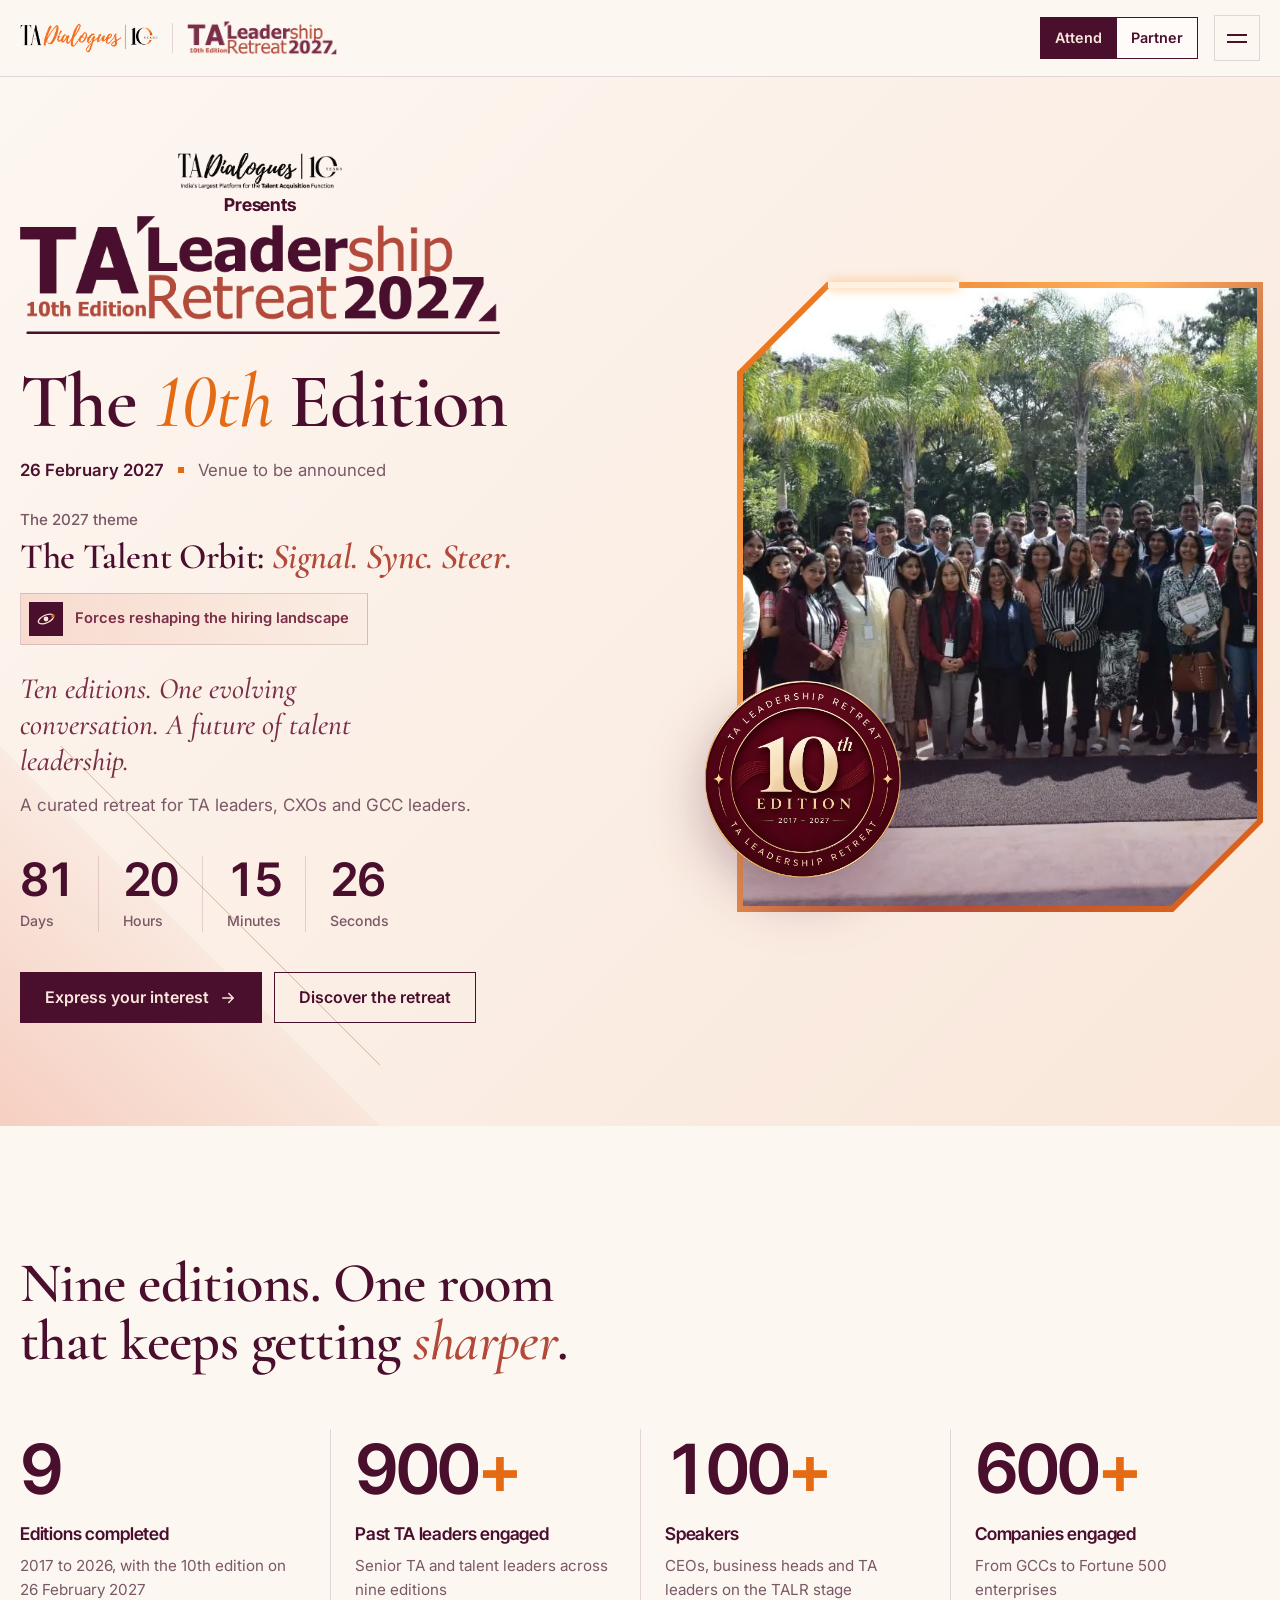
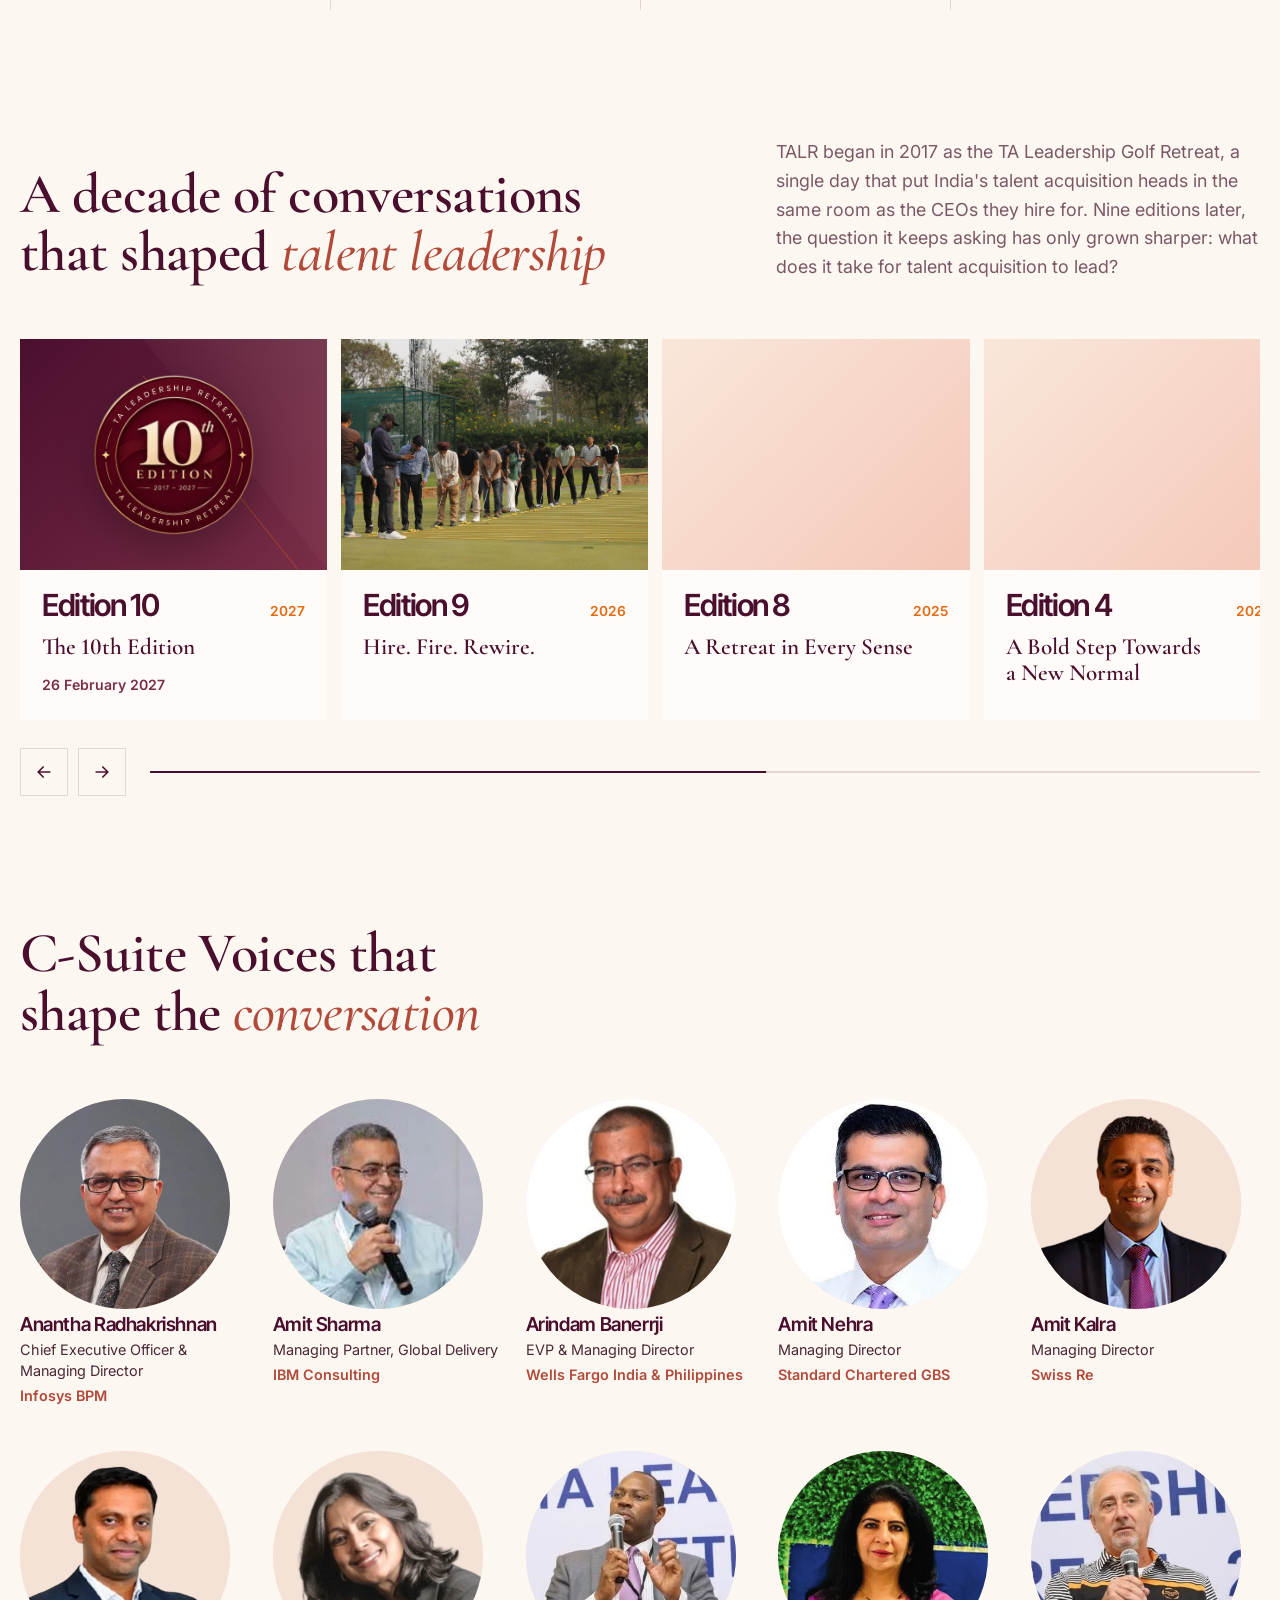
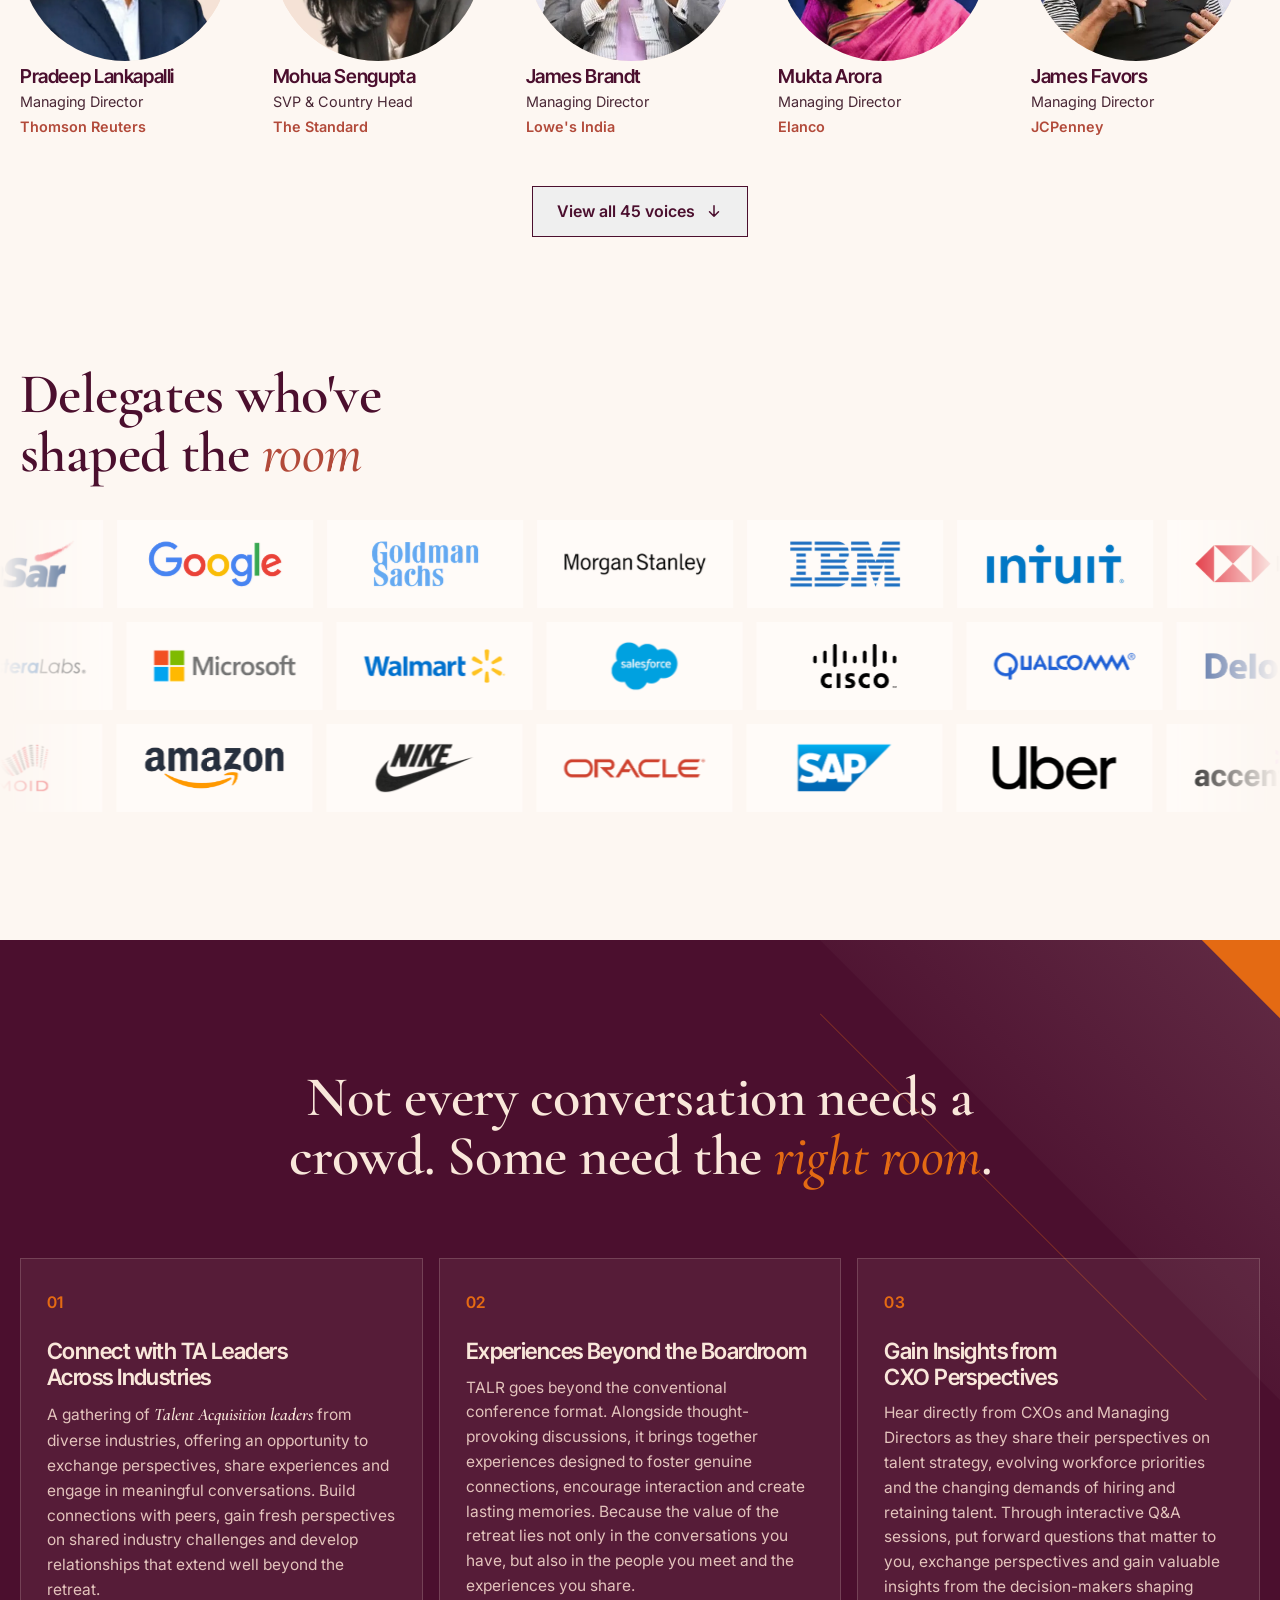
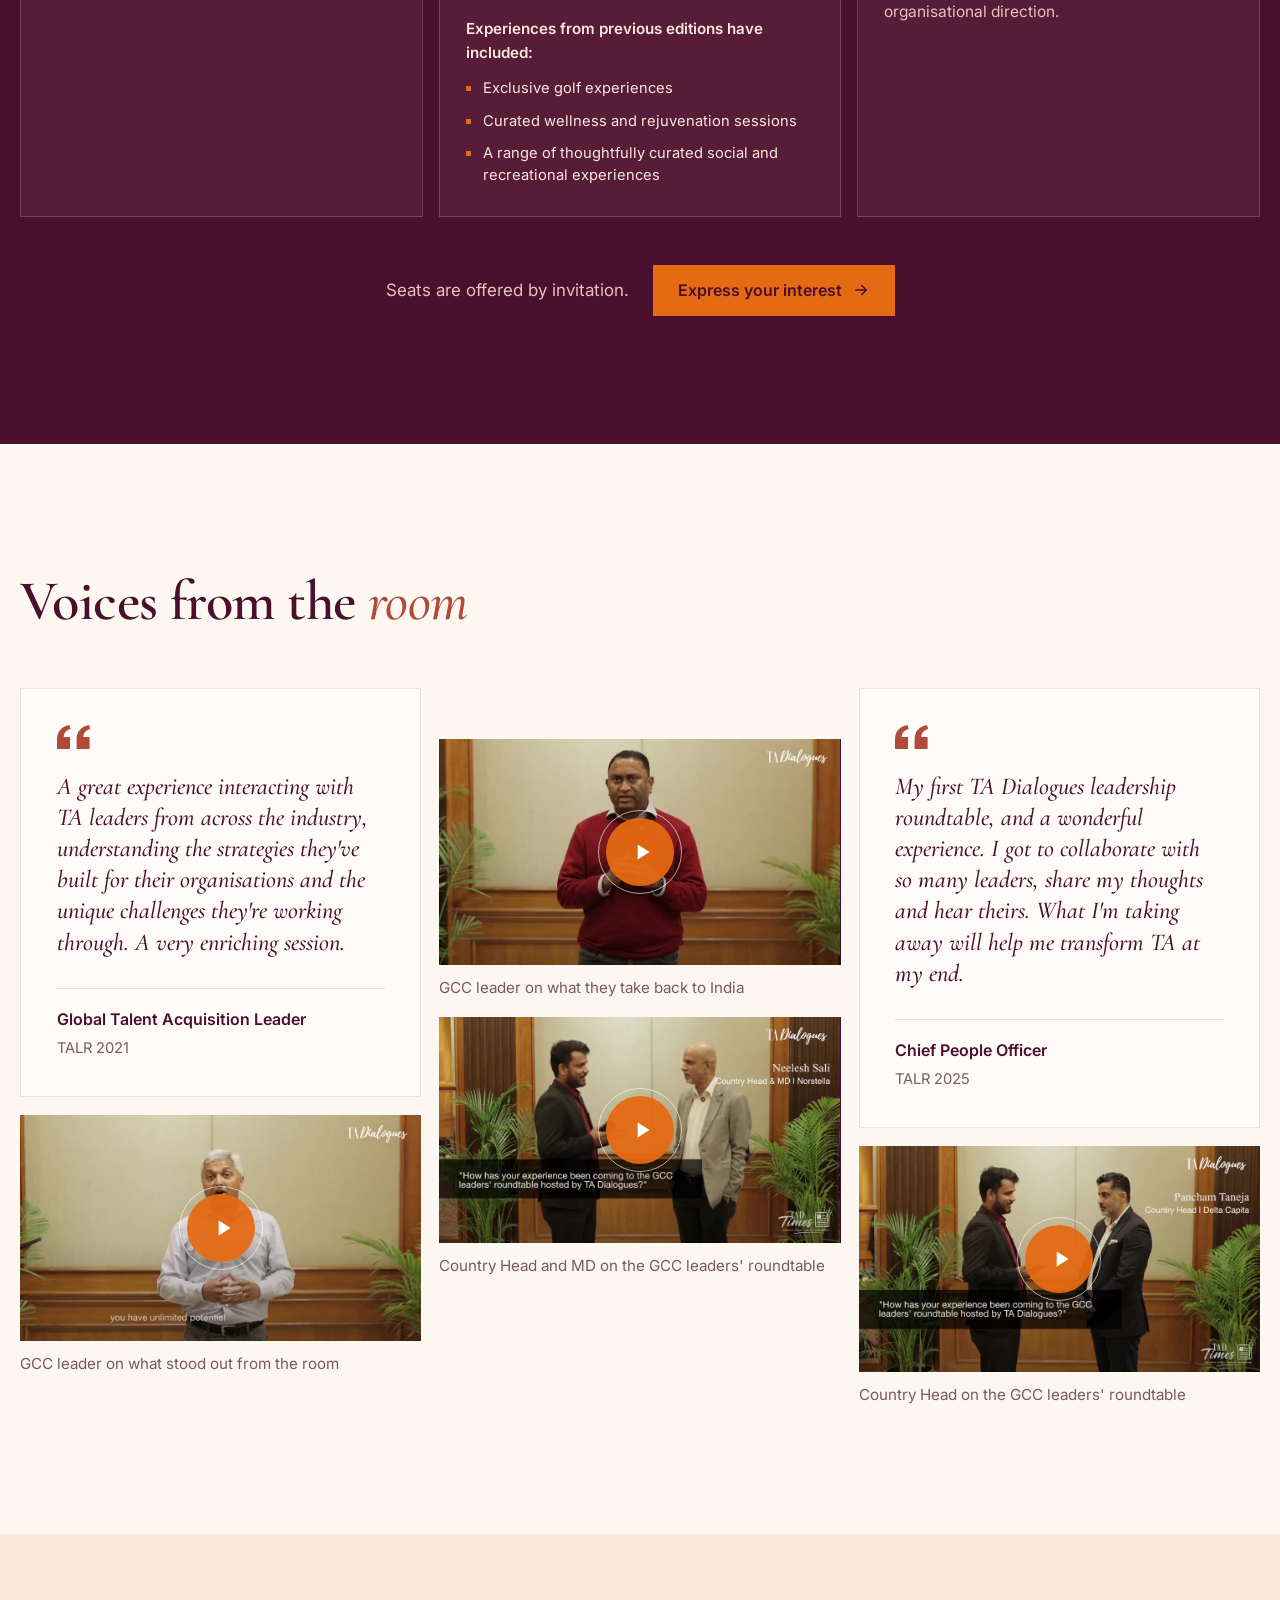
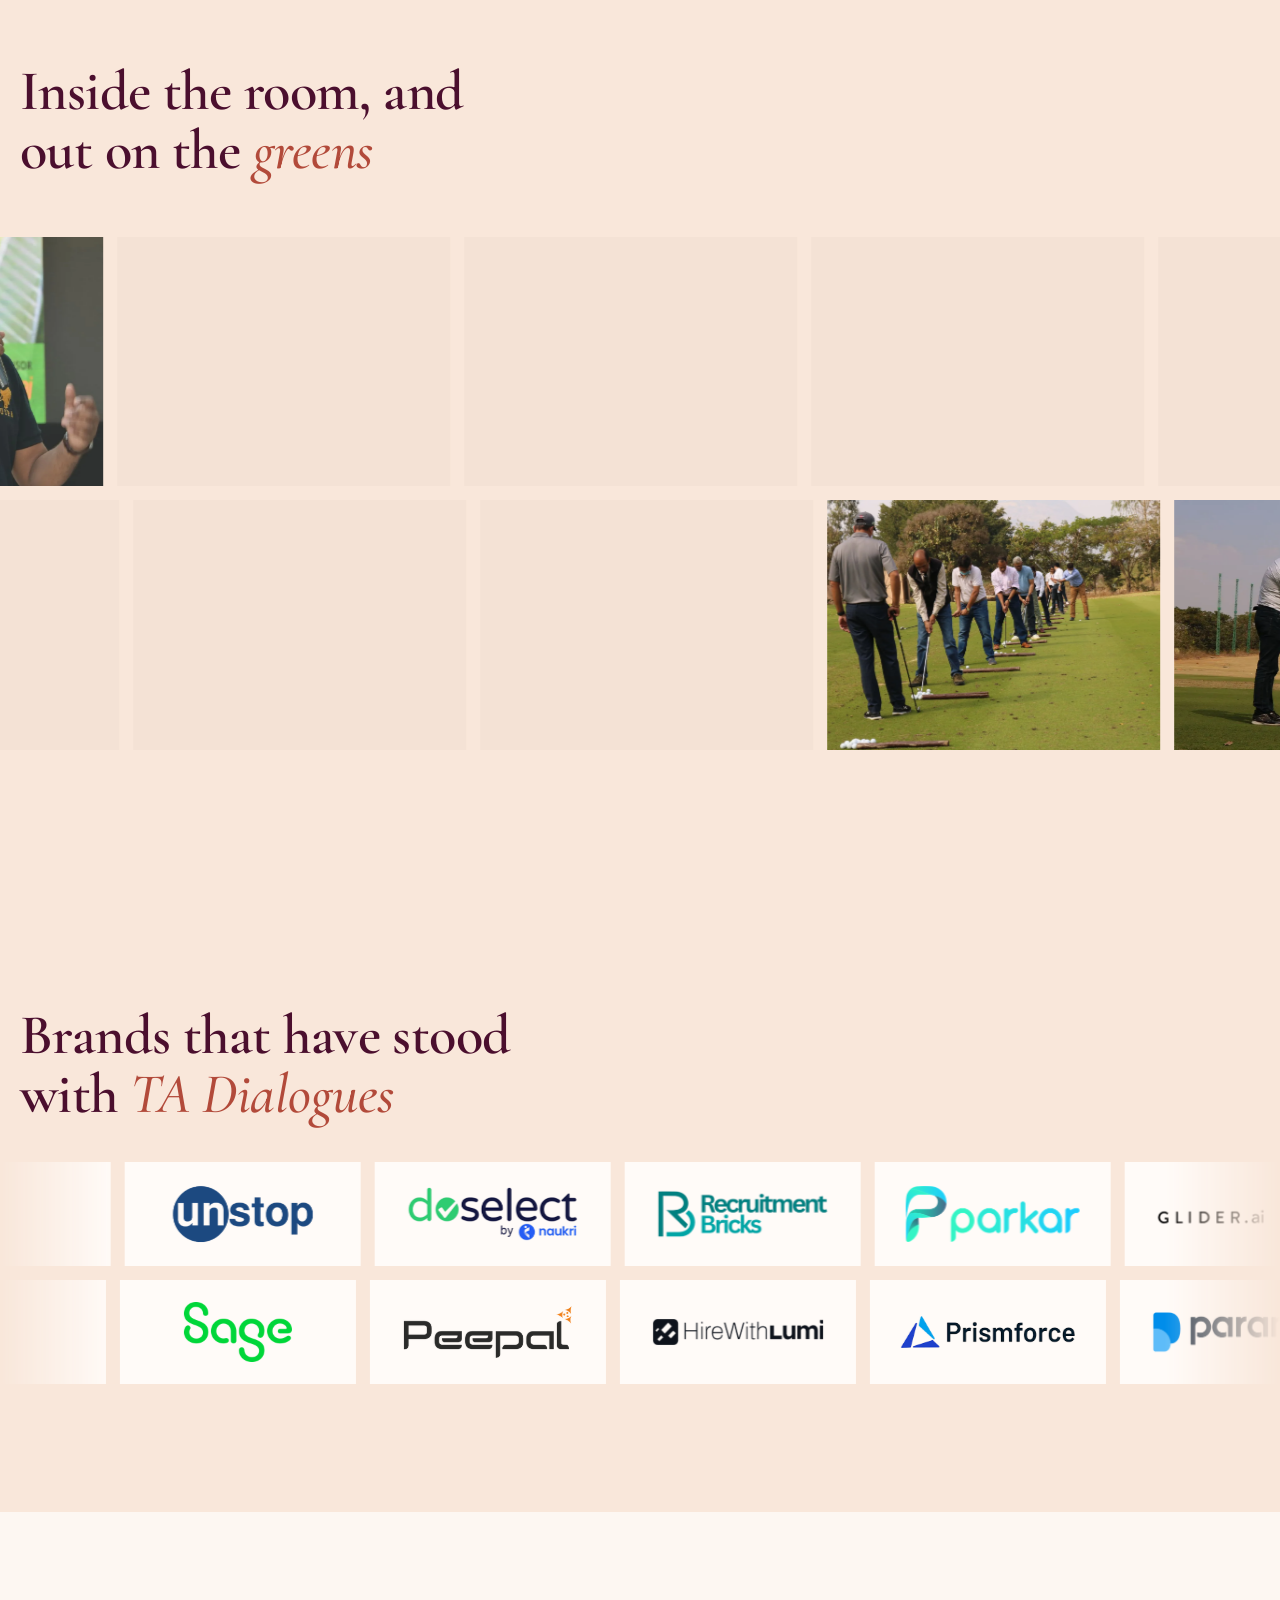
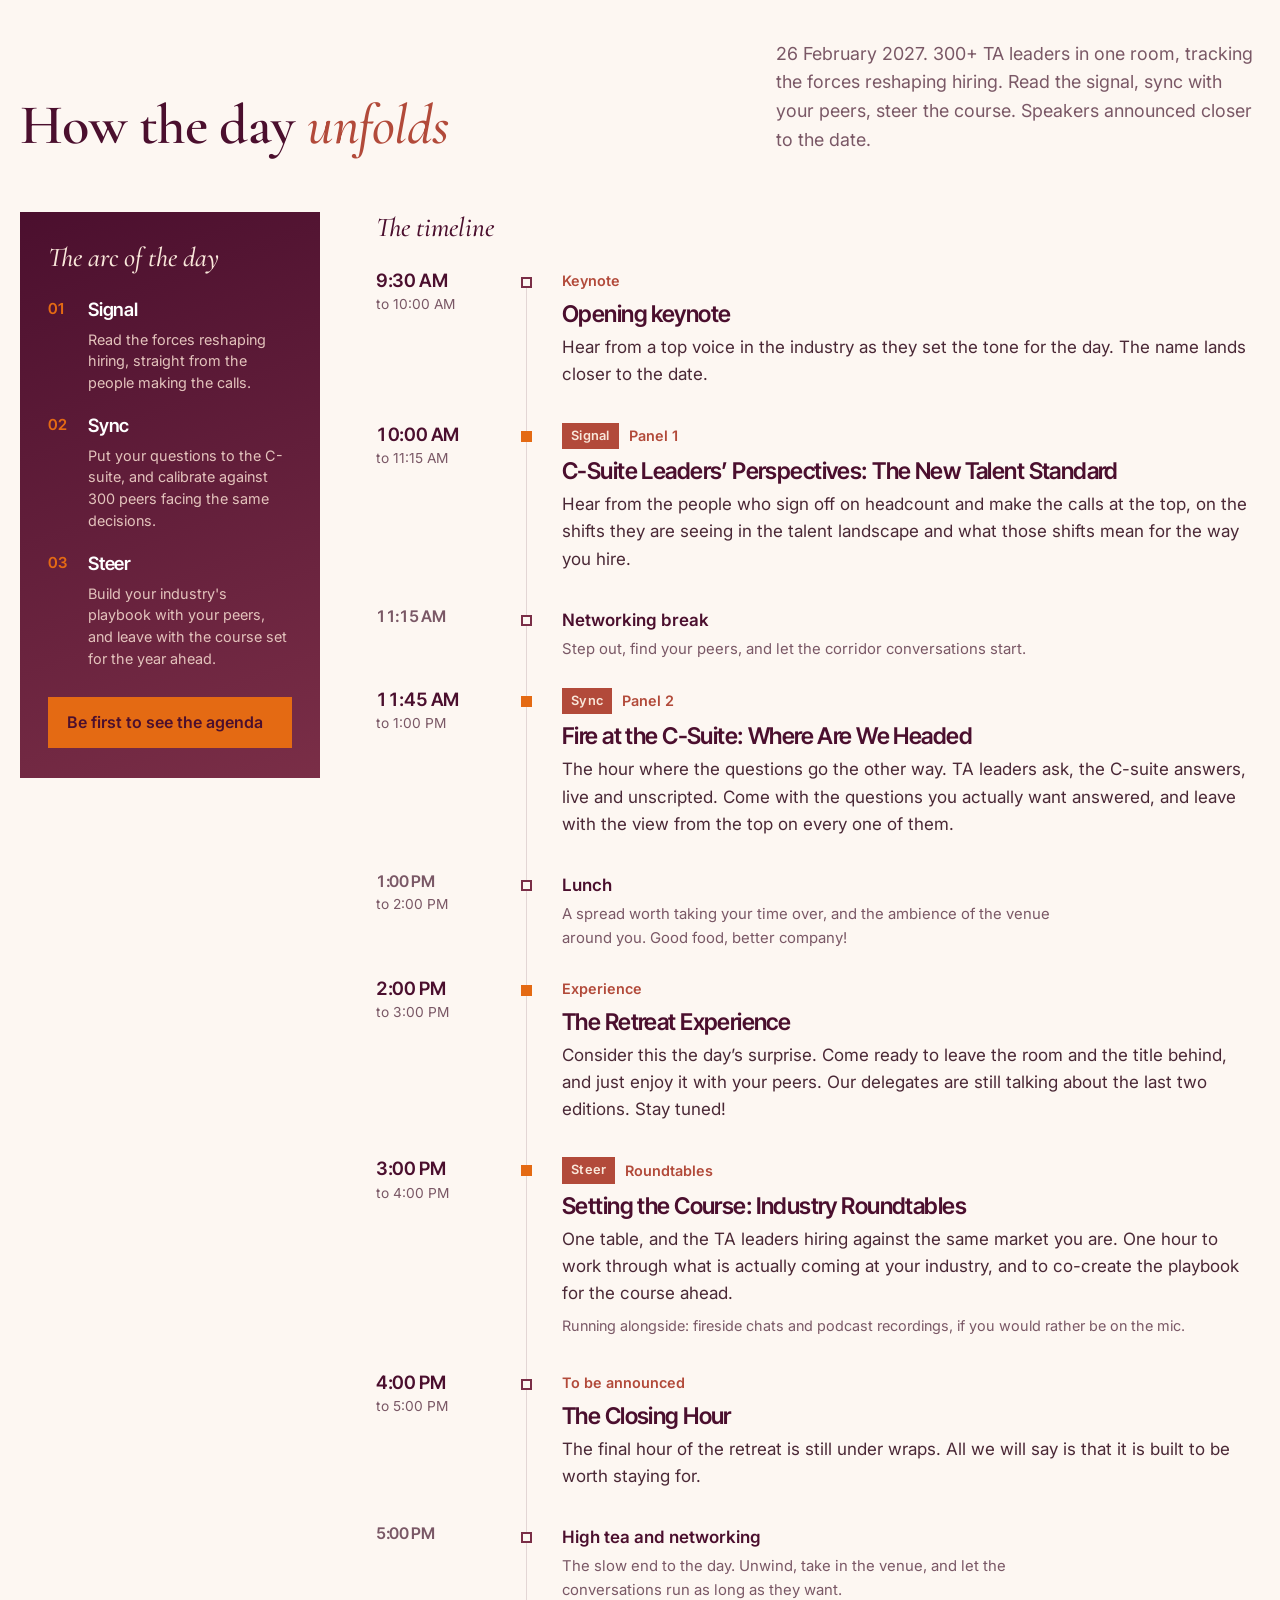
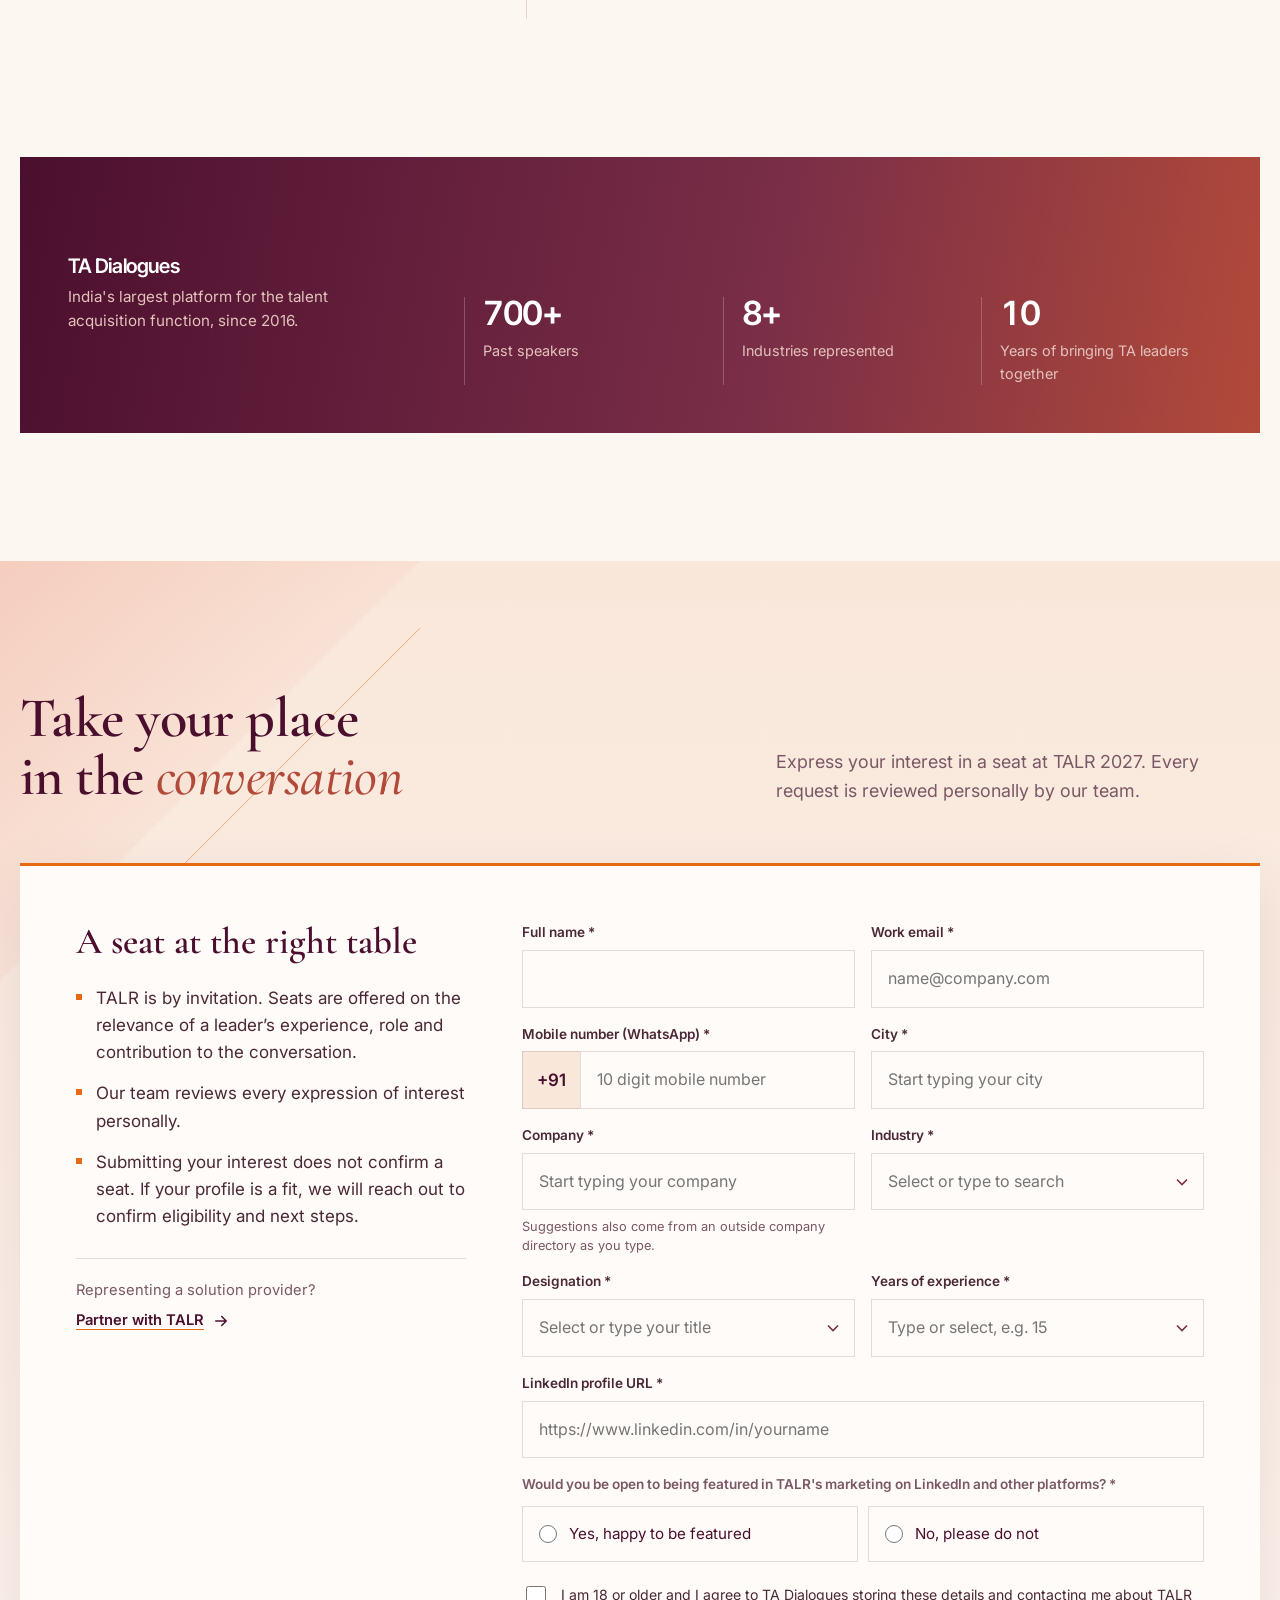
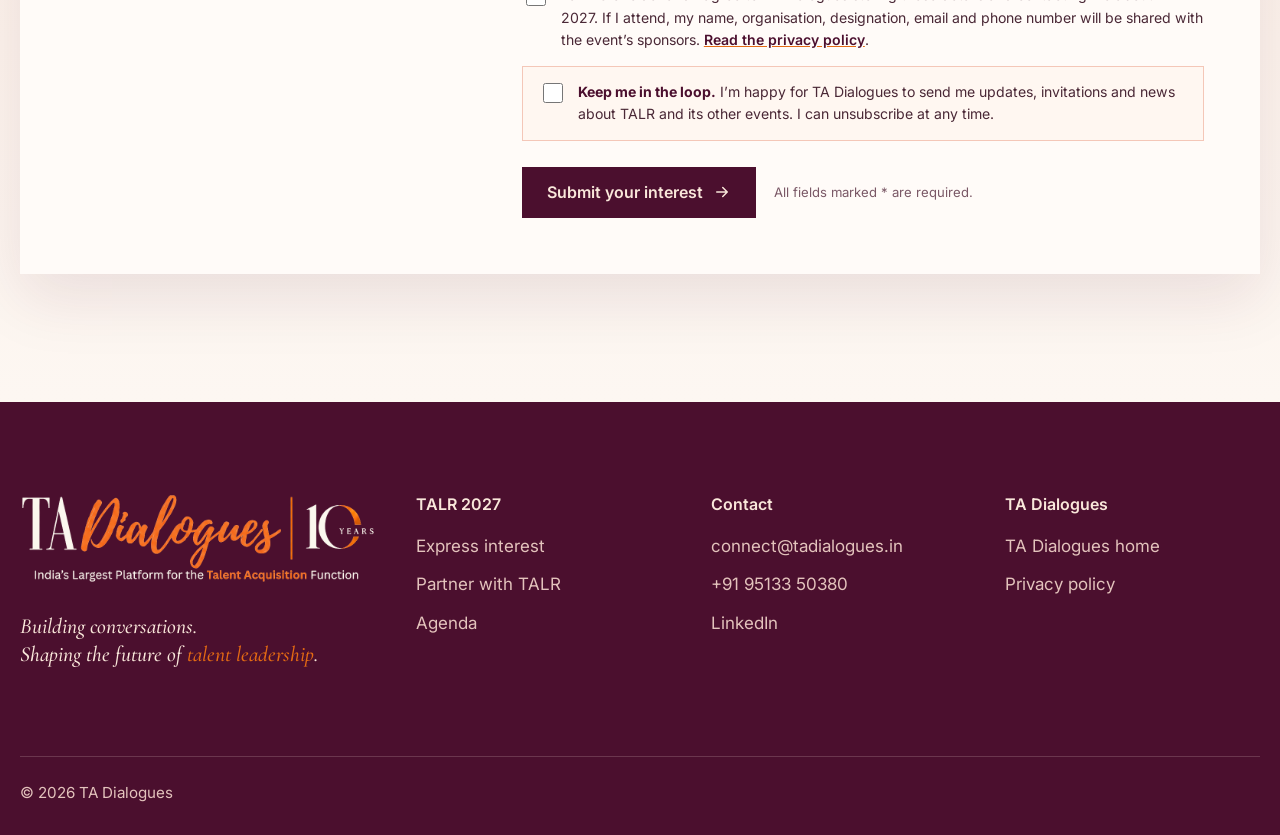
==== commit e8bbfbbd: "Update TALR: side tabs after the header, privacy page footer Co-Authored-By: Claude Opus 5.5 <norepl" ====
--- a/index.html
+++ b/index.html
@@ -23,8 +23,8 @@
 <link rel="preconnect" href="https://fonts.googleapis.com">
 <link rel="preconnect" href="https://fonts.gstatic.com" crossorigin>
 <link rel="stylesheet" href="https://fonts.googleapis.com/css2?family=Cormorant+Garamond:ital,wght@0,500;0,600;1,500;1,600&family=Inter+Tight:wght@400;500;600;700&family=Inter:wght@400;500;600;700&display=swap">
-<link rel="stylesheet" href="/assets/css/style.css?v=20261116b">
-<link rel="stylesheet" href="/assets/css/talr.css?v=20261116b">
+<link rel="stylesheet" href="/assets/css/style.css?v=20261118c">
+<link rel="stylesheet" href="/assets/css/talr.css?v=20261118c">
 
 <script type="application/ld+json">
 {
@@ -55,7 +55,7 @@
 }
 </script>
 </head>
-<body data-page="delegate" data-talr-popup="#enquire">
+<body data-talr-tab="Register your interest|#enquire|seat" data-page="delegate" data-talr-popup="#enquire">
 
 <a class="skip" href="#main">Skip to content</a>
 
@@ -296,15 +296,15 @@
   </div>
 </footer>
 
-<script src="/assets/js/data/platform.js?v=20261116b"></script>
-<script src="/assets/js/data/logos.js?v=20261116b"></script>
-<script src="/assets/js/data/talr-2027.js?v=20261116b"></script>
-<script src="/assets/js/data/talr-speakers.js?v=20261116b"></script>
-<script src="/assets/js/data/voices.js?v=20261116b"></script>
-<script src="/assets/js/talr.js?v=20261116b"></script>
-<script src="/assets/js/script.js?v=20261116b"></script>
-<script src="/assets/js/data/form-data.js?v=20261116b"></script>
-<script src="/assets/js/data/form-overrides.js?v=20261116b"></script>
-<script src="/assets/js/talr-forms.js?v=20261116b"></script>
+<script src="/assets/js/data/platform.js?v=20261118c"></script>
+<script src="/assets/js/data/logos.js?v=20261118c"></script>
+<script src="/assets/js/data/talr-2027.js?v=20261118c"></script>
+<script src="/assets/js/data/talr-speakers.js?v=20261118c"></script>
+<script src="/assets/js/data/voices.js?v=20261118c"></script>
+<script src="/assets/js/talr.js?v=20261118c"></script>
+<script src="/assets/js/script.js?v=20261118c"></script>
+<script src="/assets/js/data/form-data.js?v=20261118c"></script>
+<script src="/assets/js/data/form-overrides.js?v=20261118c"></script>
+<script src="/assets/js/talr-forms.js?v=20261118c"></script>
 </body>
 </html>
--- a/assets/css/style.css
+++ b/assets/css/style.css
@@ -943,3 +943,59 @@
   .tpop-no { flex: 1 1 100%; }
 }
 @media (prefers-reduced-motion: reduce) { .tpop, .tpop-box { animation: none; } }
+
+/* Site footer (17 Nov): light, logo and socials on top, columns that mirror the nav, a quiet bottom line.
+   Replaces .footer.mfoot on the main pages; TALR pages keep their own footer. */
+.sfoot { margin-top: clamp(64px, 8vw, 120px); background: #FFFFFF; border-top: 1px solid var(--midnight); color: var(--ink); padding-block: clamp(44px, 5vw, 72px) calc(24px + env(safe-area-inset-bottom, 0px)); }
+.sf-top { display: flex; flex-wrap: wrap; align-items: center; justify-content: space-between; gap: 24px 40px; padding-bottom: clamp(28px, 3.4vw, 44px); border-bottom: 1px solid var(--line); }
+.sf-logo img { width: clamp(220px, 22vw, 320px); height: auto; }
+.sf-social { display: flex; align-items: stretch; gap: 8px; }
+.sf-li, .sf-ico { background: var(--blue); color: #FFFFFF; transition: background-color .25s var(--ease), transform .35s var(--ease-out); }
+.sf-li { gap: 12px; }
+.sf-li svg { width: 18px; height: 18px; }
+.sf-li:hover, .sf-ico:hover { background: var(--midnight); color: #FFFFFF; }
+.sf-li:hover svg { transform: none; }
+.sf-ico { display: grid; place-items: center; width: 52px; }
+.sf-ico svg { width: 21px; height: 21px; }
+.sf-ico:hover { transform: translateY(-2px); }
+.sf-cols { display: grid; grid-template-columns: repeat(4, minmax(0, 1fr)) minmax(0, 1.3fr); gap: 28px clamp(20px, 3vw, 48px); padding-block: clamp(32px, 4vw, 52px); }
+.sf-col h3 { margin-bottom: 14px; font-family: var(--sans); font-size: 1rem; font-weight: 600; letter-spacing: 0; color: var(--midnight); }
+.sf-col h3 a { text-decoration: none; }
+.sf-col h3 a:hover { color: var(--accent); }
+.sf-col ul { list-style: none; margin: 0; padding: 0; display: grid; gap: 10px; }
+.sf-col a { color: var(--ink-soft); text-decoration: none; transition: color .2s var(--ease); }
+.sf-col a:hover { color: var(--accent); }
+.sf-col address { display: grid; gap: 10px; font-style: normal; color: var(--ink-soft); line-height: 1.5; }
+.sf-col address span { color: var(--slate); max-width: 30ch; }
+.sf-bottom { display: flex; flex-wrap: wrap; align-items: center; gap: 12px 28px; padding-top: 22px; border-top: 1px solid var(--line); font-size: .9rem; color: var(--slate); }
+.sf-bottom p { margin: 0; }
+.sf-legal { margin-left: auto !important; }
+.sf-legal a { color: var(--slate); text-decoration: none; }
+.sf-legal a:hover { color: var(--accent); }
+.sf-up { display: grid; place-items: center; width: 44px; height: 44px; background: var(--blue); color: #FFFFFF; transition: background-color .25s var(--ease); }
+.sf-up svg { width: 20px; height: 20px; }
+.sf-up:hover { background: var(--midnight); }
+@media (max-width: 1000px) { .sf-cols { grid-template-columns: repeat(3, minmax(0, 1fr)); } }
+@media (max-width: 640px) {
+  .sf-cols { grid-template-columns: 1fr 1fr; }
+  .sf-cols > :last-child { grid-column: 1 / -1; }
+  .sf-li { flex: 1; justify-content: center; }
+  .sf-social { width: 100%; }
+  .sf-legal { margin-left: 0 !important; }
+}
+
+/* Side tab (main pages: Join the community; TALR: Register your interest, Partner with us).
+   Off screen until the header has scrolled away; slides out again while a form is on screen (script.js) */
+.jtab {
+  position: fixed; right: 0; top: 50%; z-index: 80; transform: translate(110%, -50%); visibility: hidden;
+  display: flex; flex-direction: column; align-items: center; gap: 10px;
+  padding: 18px 13px; border: 0; background: var(--sunrise); color: var(--ink); cursor: pointer; text-decoration: none;
+  box-shadow: -10px 14px 30px -14px rgba(245, 138, 31, .7);
+  transition: transform .5s var(--ease-out), visibility 0s linear .5s, padding .35s var(--ease-out), background-color .25s var(--ease);
+}
+.jtab.is-on { transform: translate(0, -50%); visibility: visible; transition: transform .5s var(--ease-out), visibility 0s, padding .35s var(--ease-out), background-color .25s var(--ease); }
+.jtab span { writing-mode: vertical-rl; transform: rotate(180deg); font-weight: 600; font-size: .95rem; letter-spacing: .01em; white-space: nowrap; }
+.jtab svg { width: 20px; height: 20px; }
+.jtab:hover { padding-right: 18px; background: var(--sunrise-hover); }
+@media (max-width: 640px) { .jtab { padding: 12px 7px; gap: 8px; } .jtab span { font-size: .76rem; } .jtab svg { width: 16px; height: 16px; } }
+@media (prefers-reduced-motion: reduce) { .jtab, .jtab.is-on { transition: none; } }
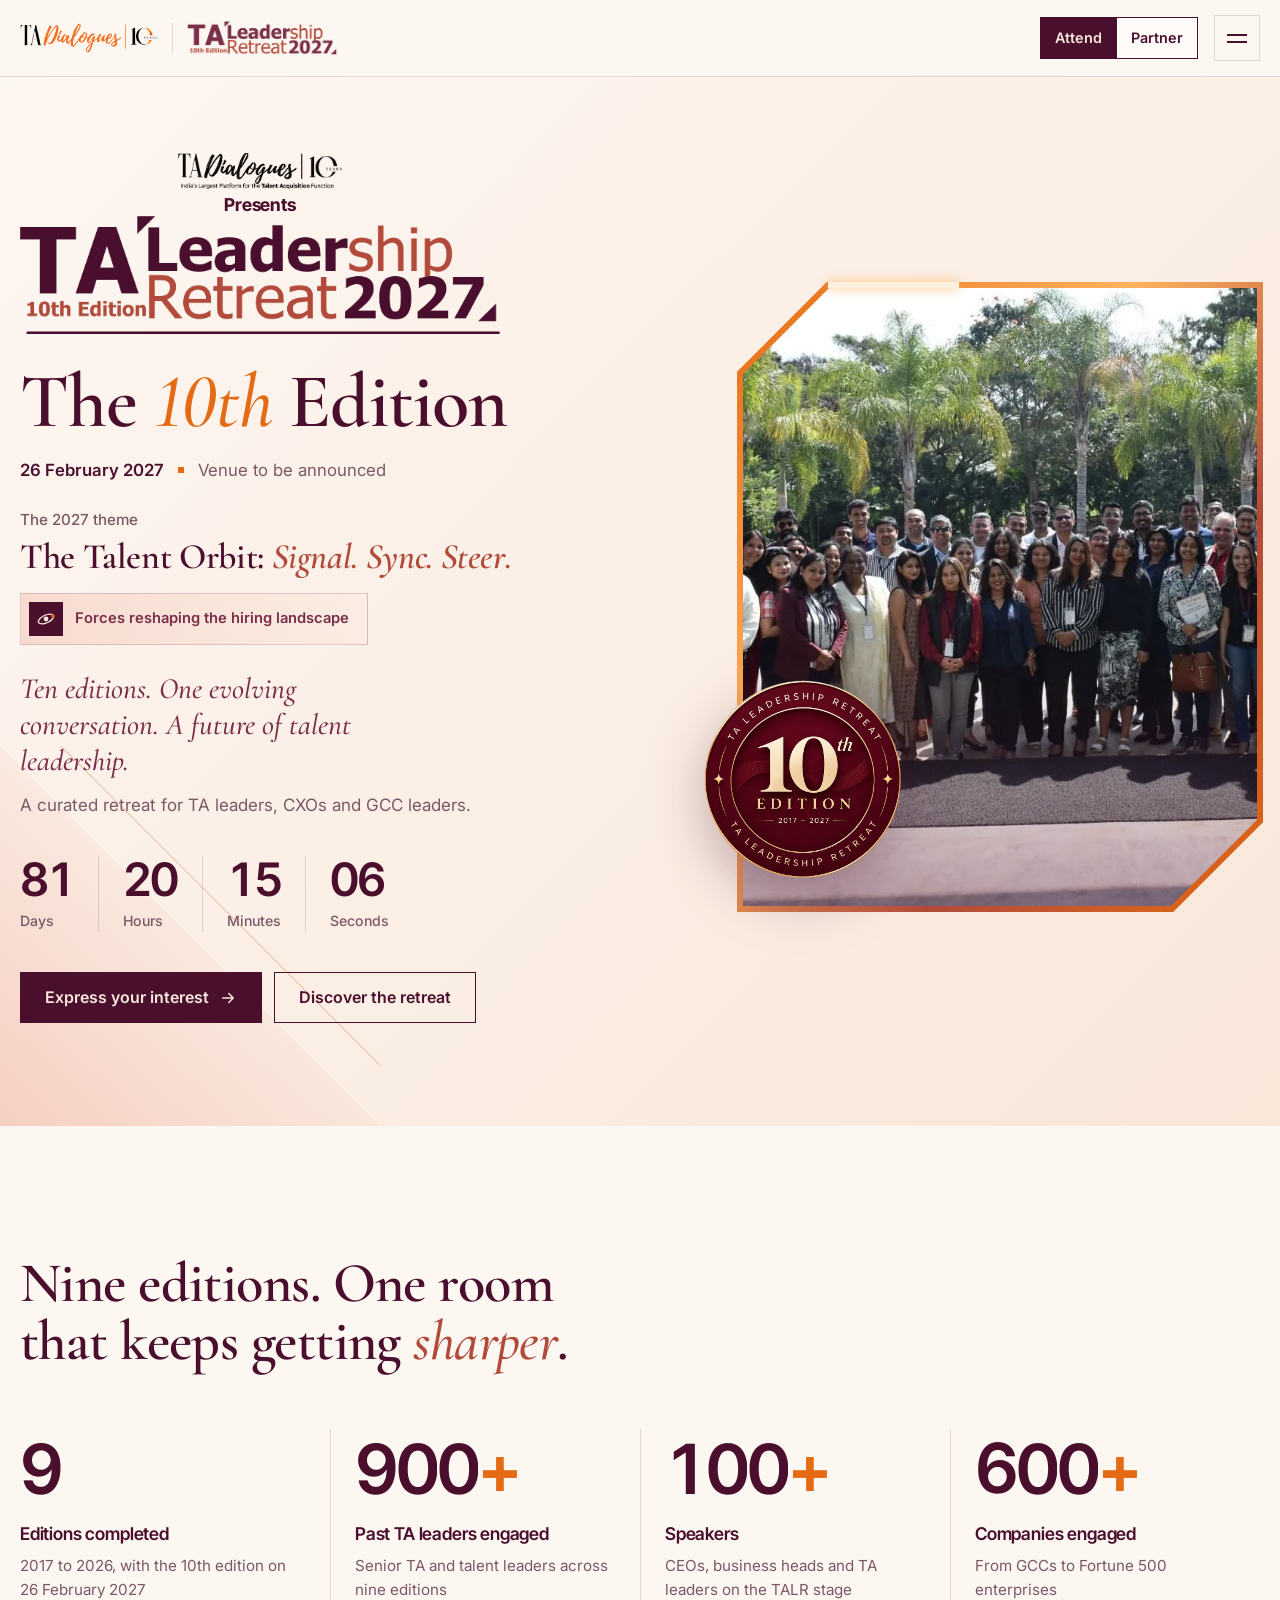
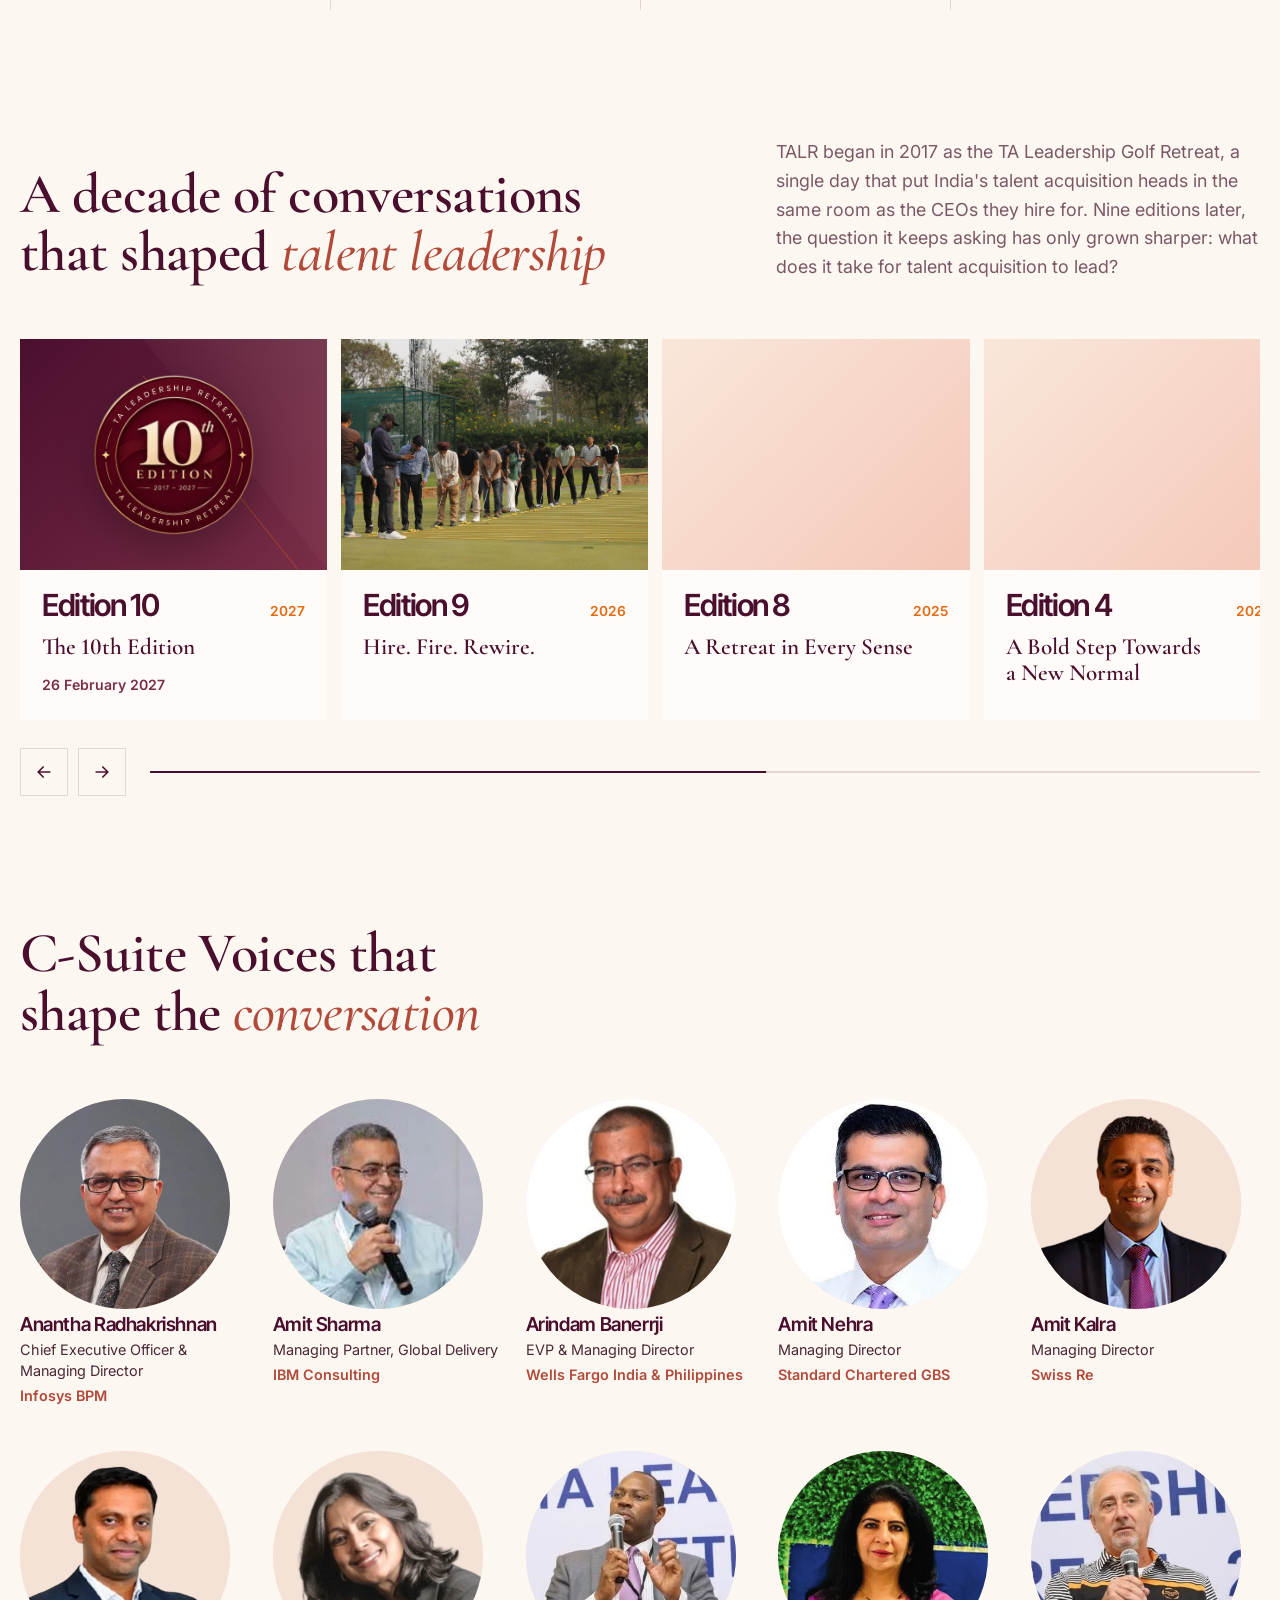
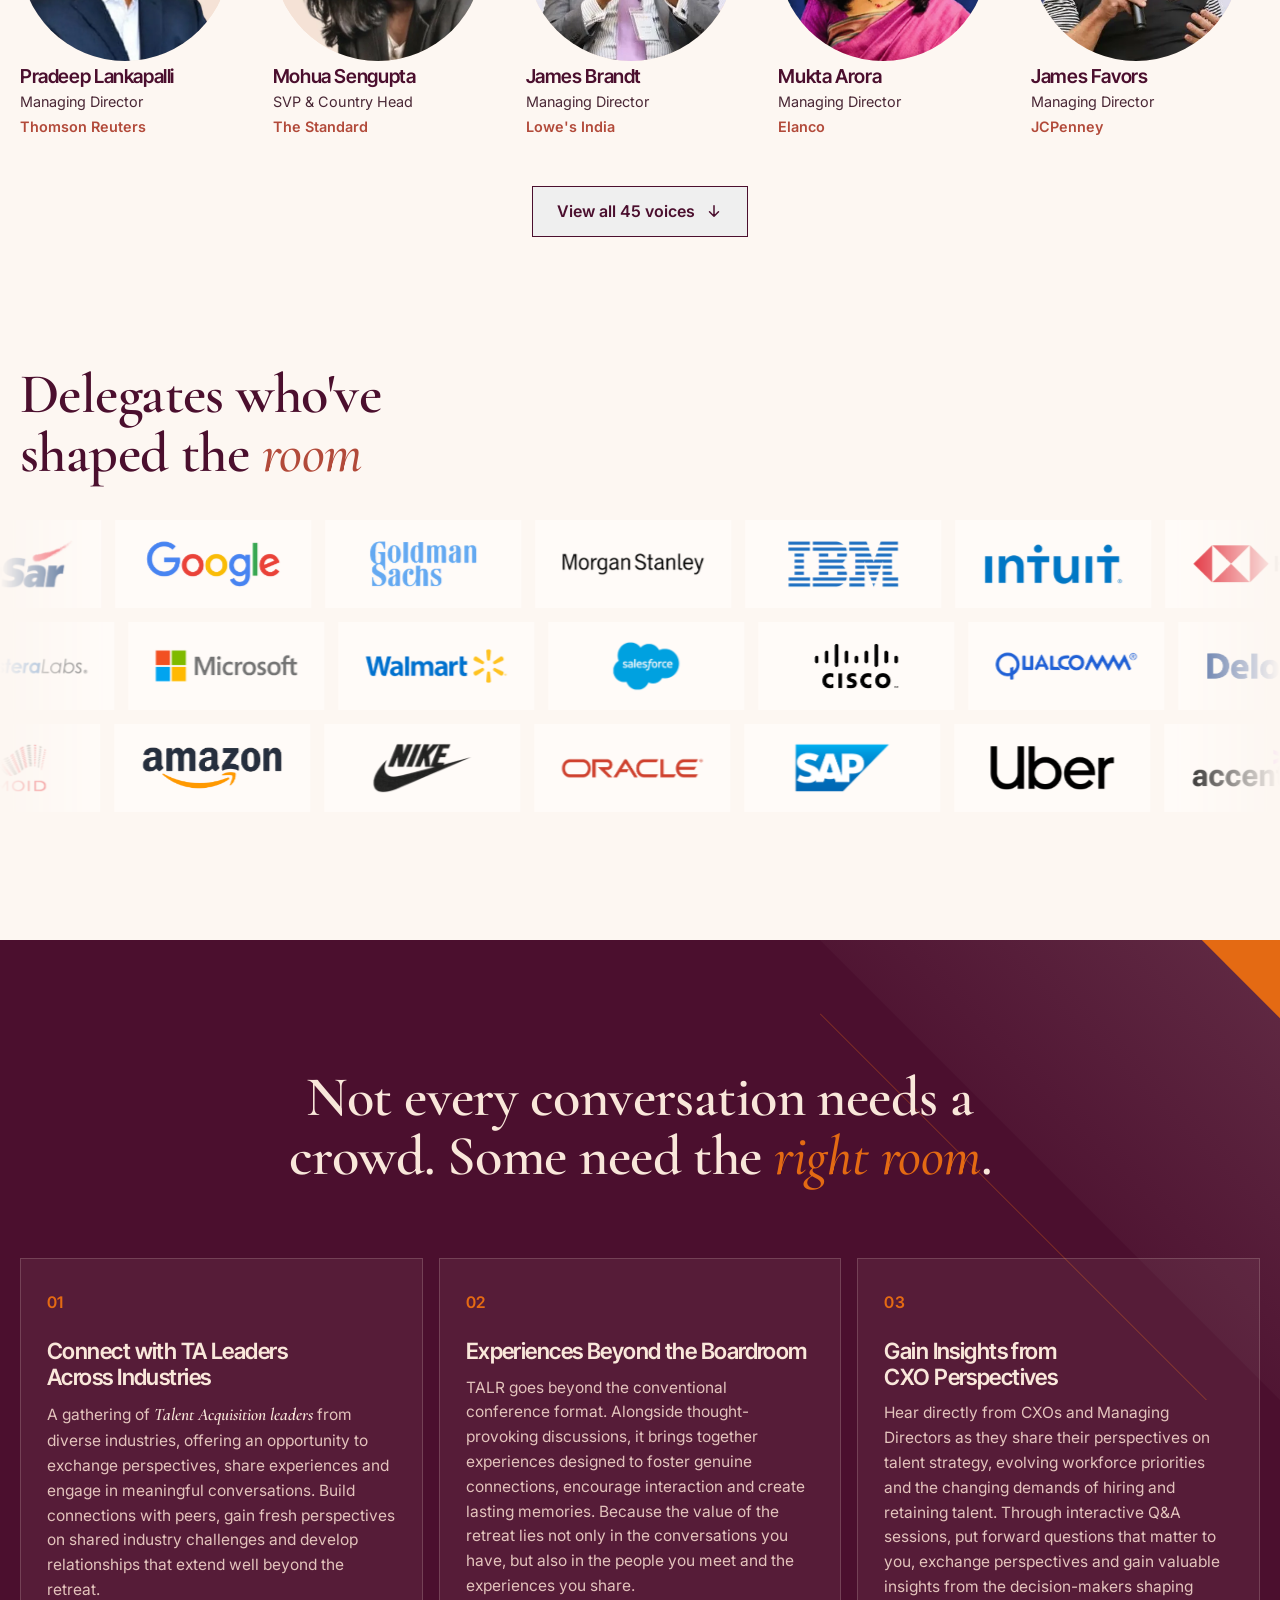
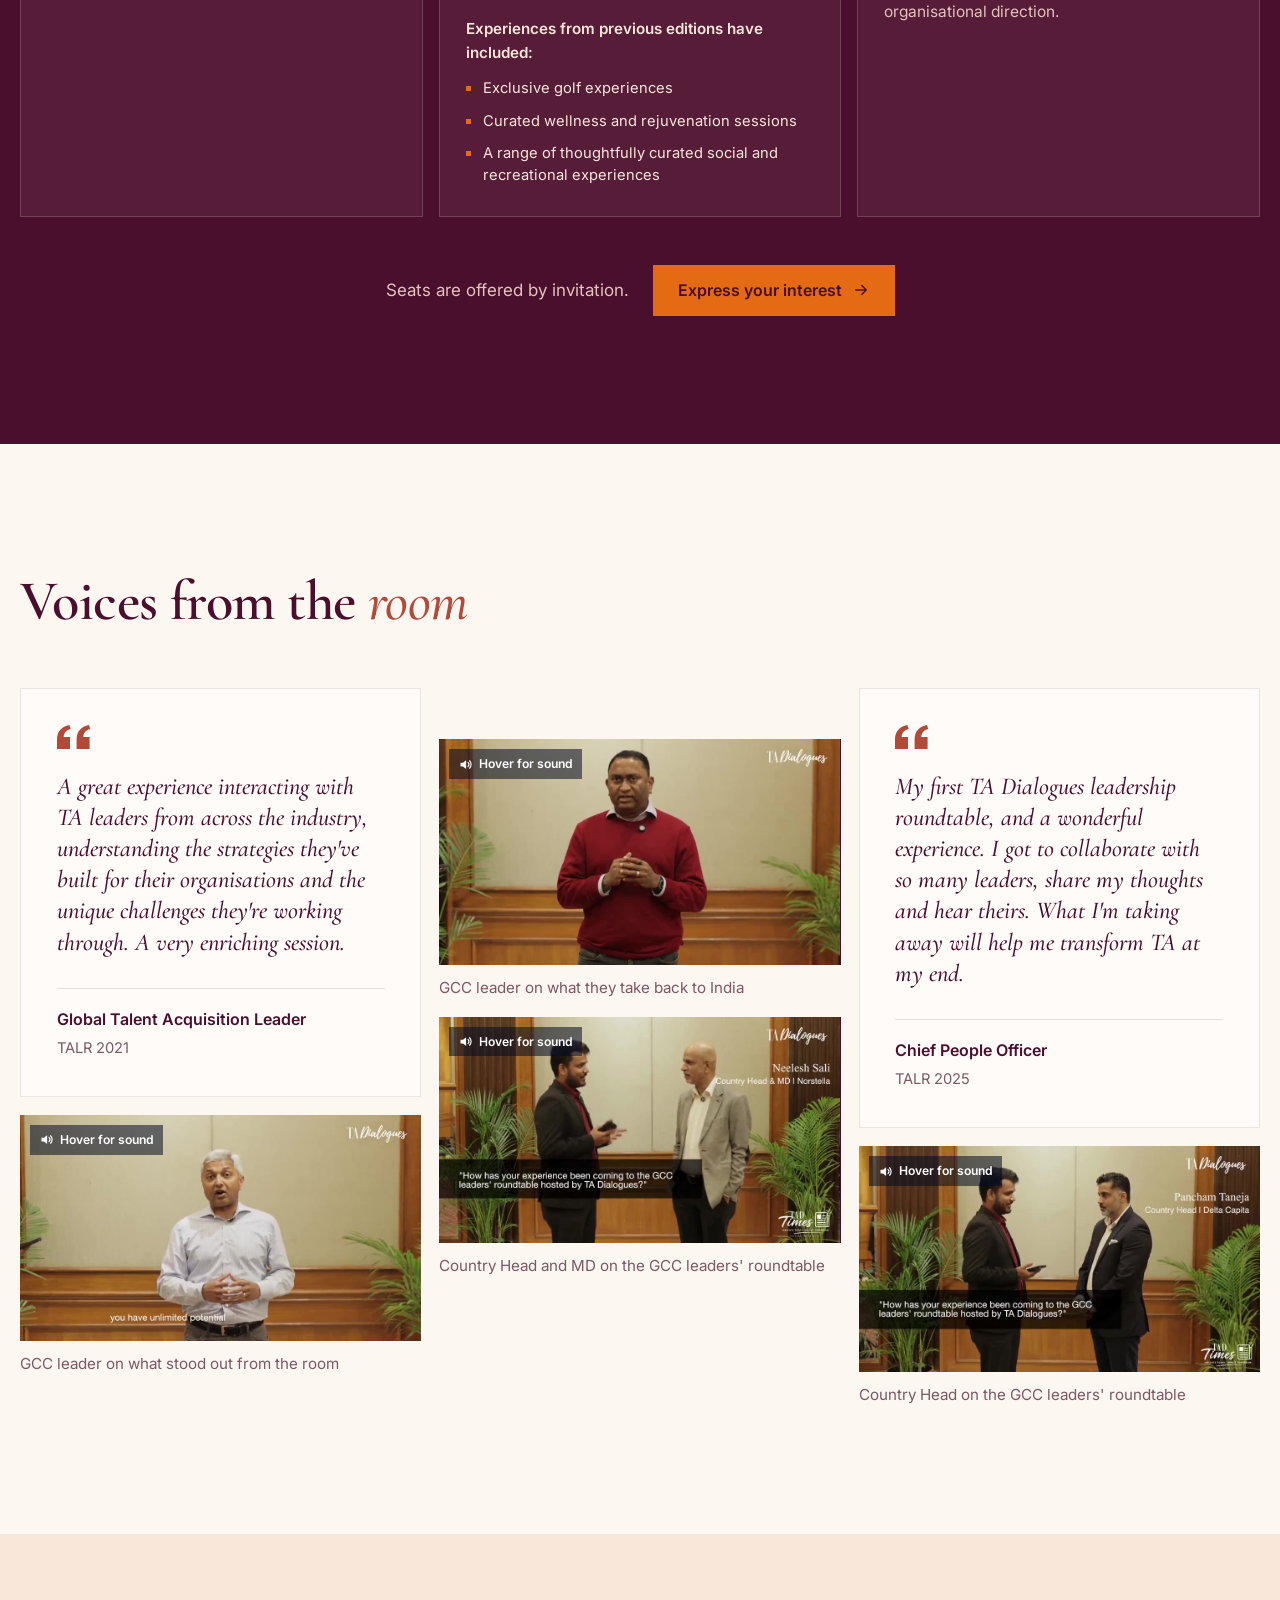
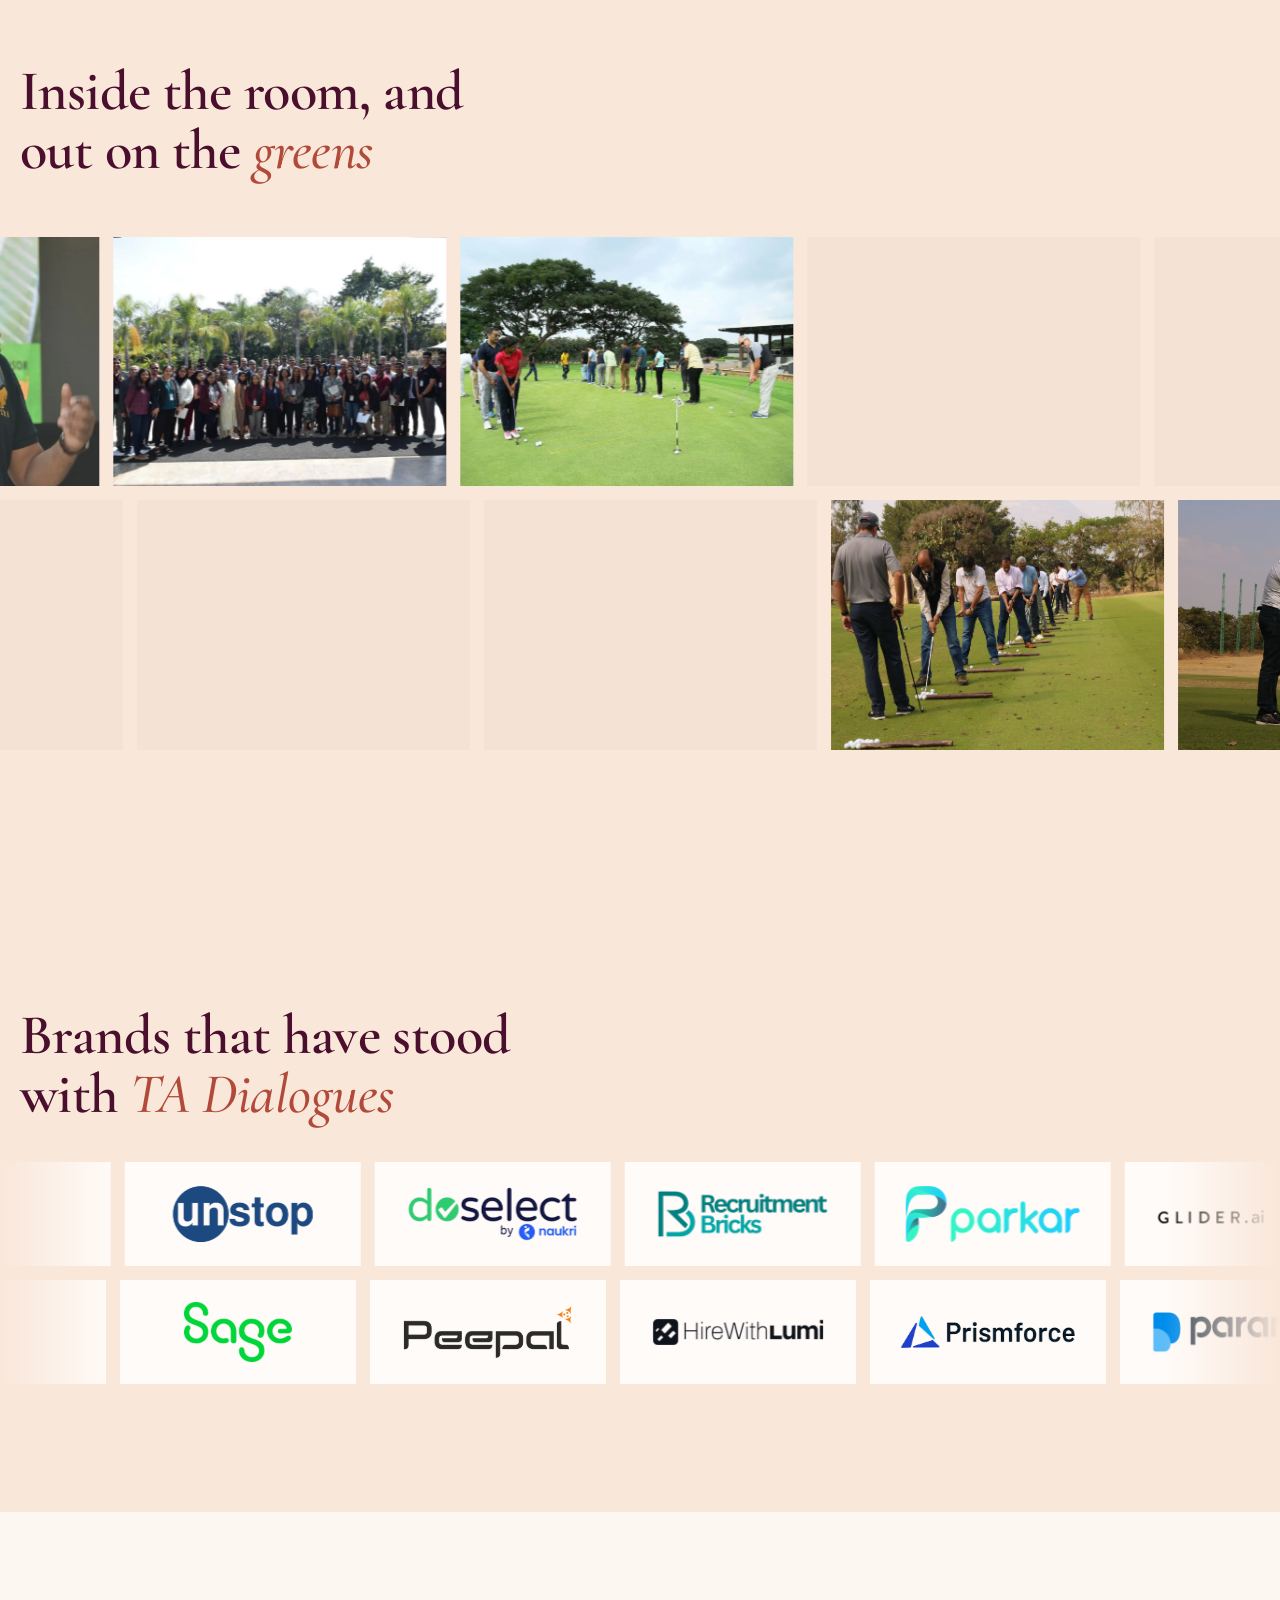
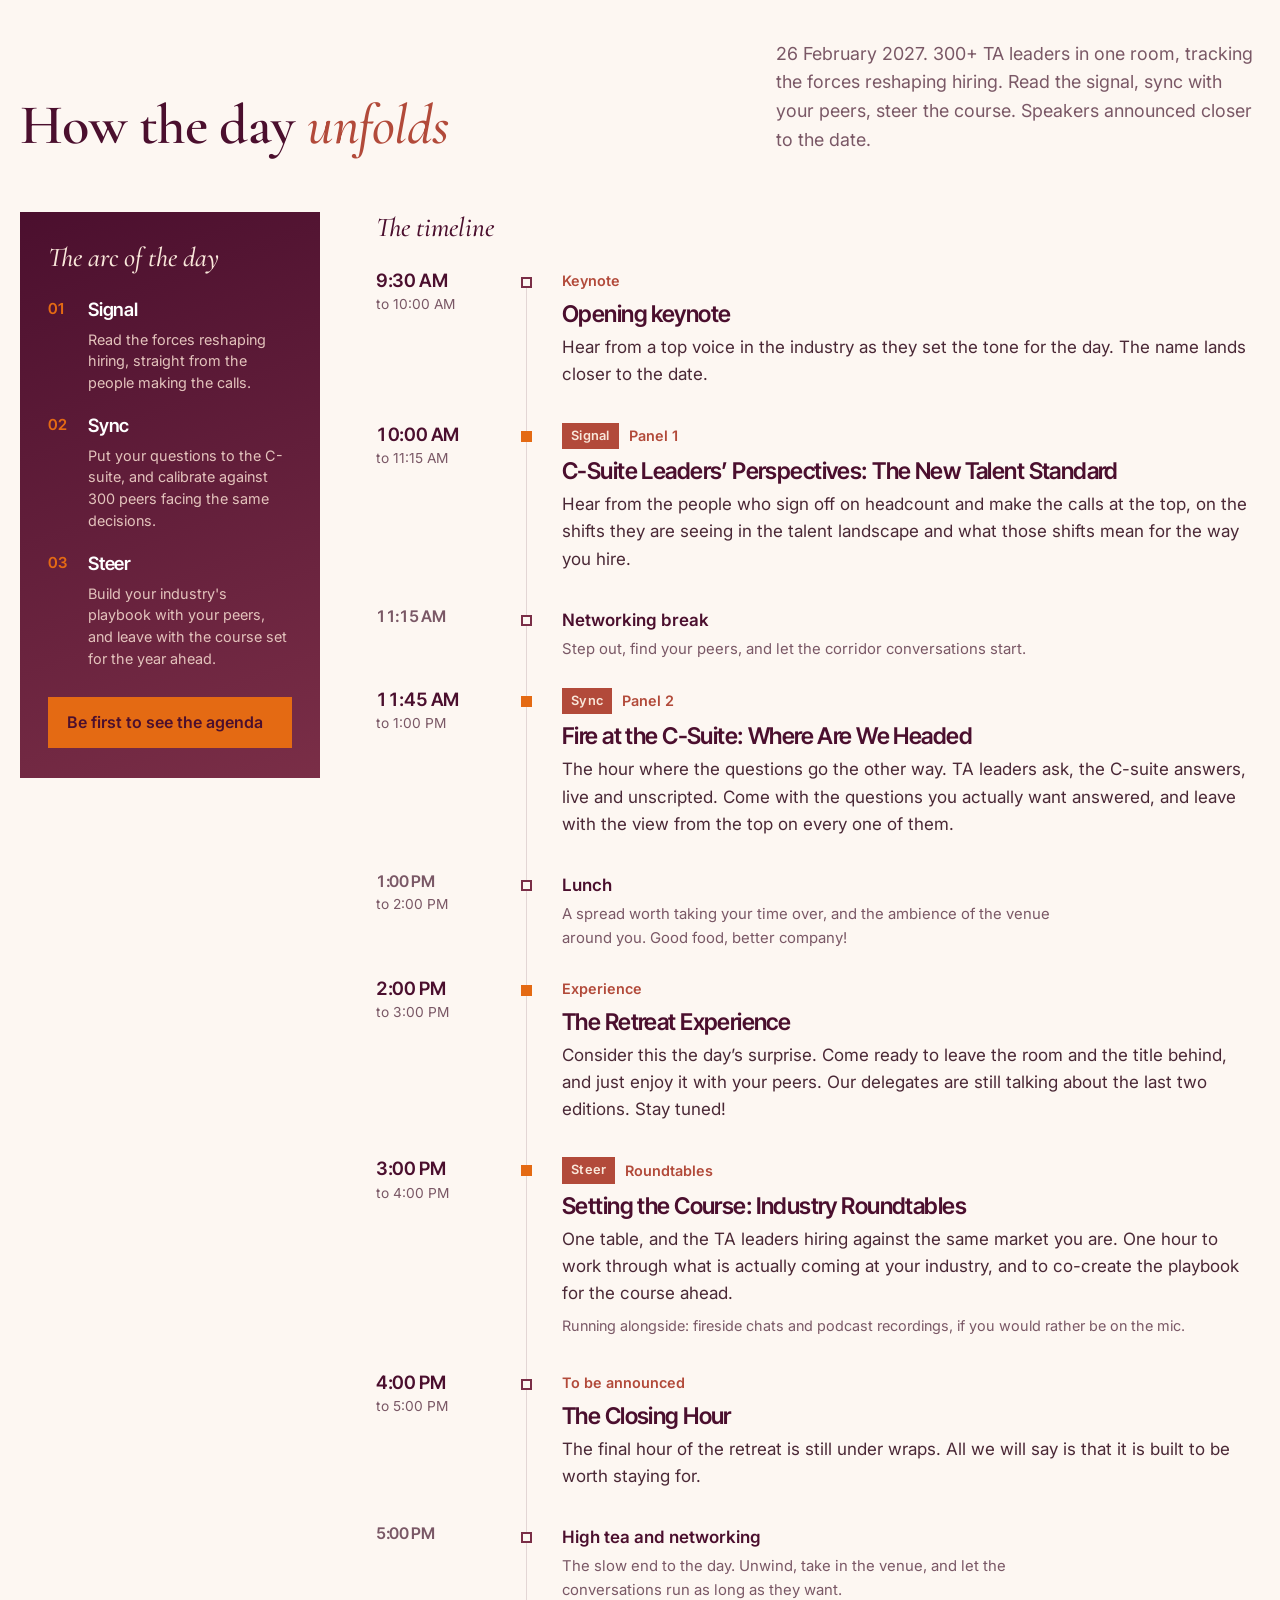
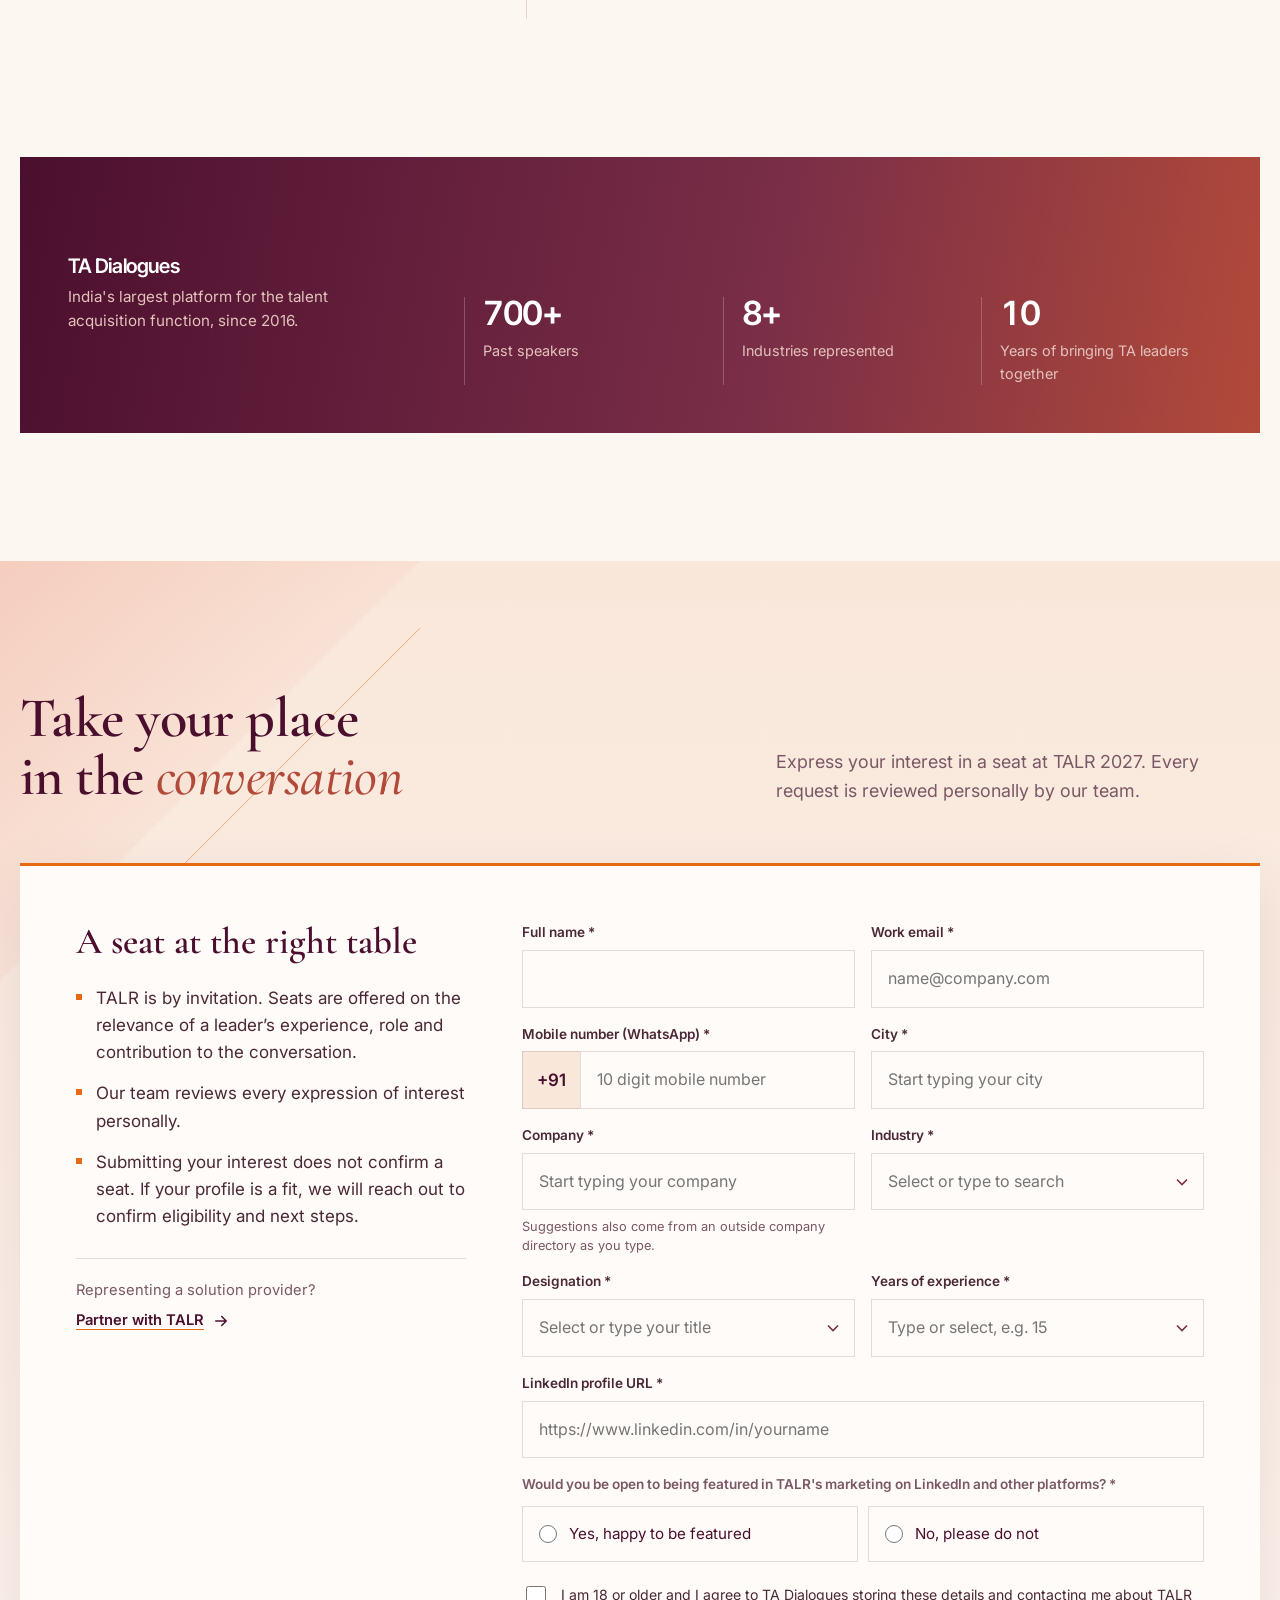
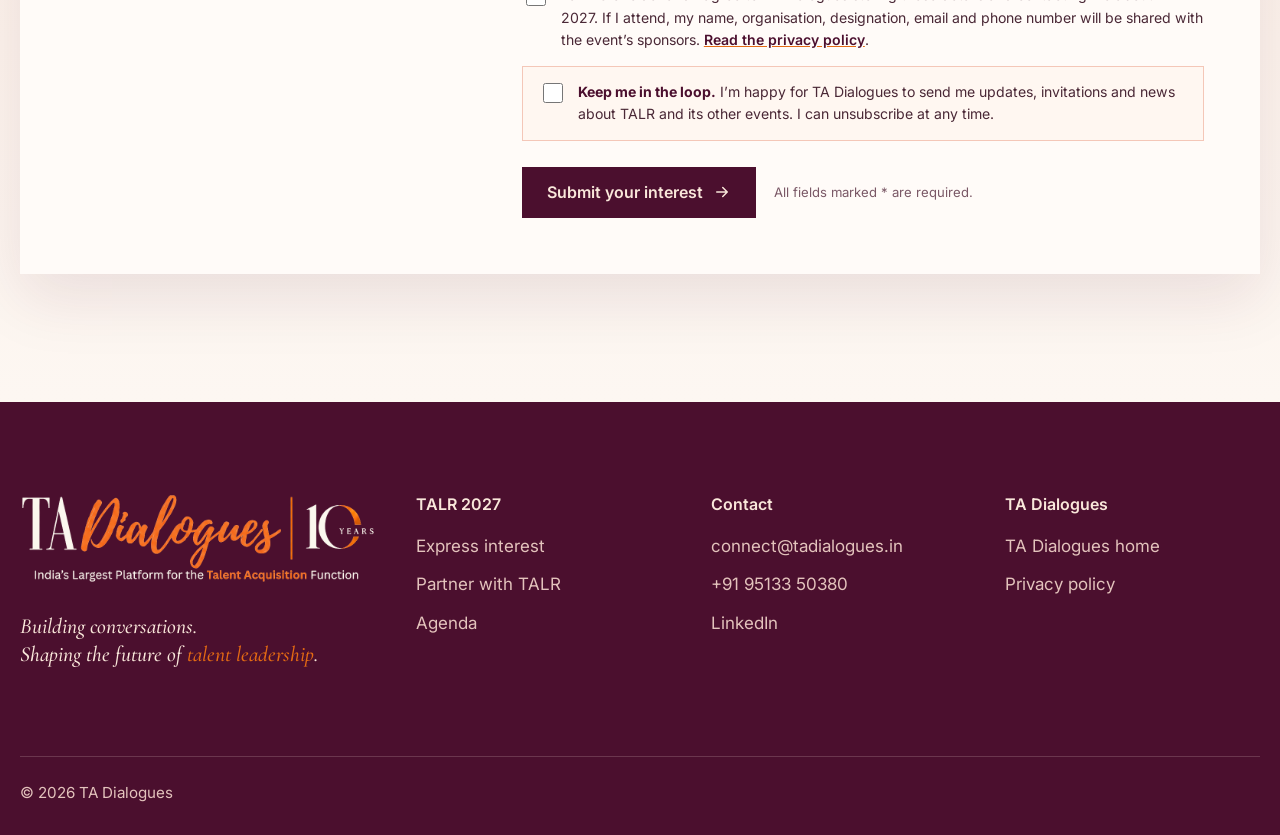
==== commit 7f4adf0c: "Update TALR: one video player, full screen without cropping Co-Authored-By: Claude Opus 5.5 <noreply" ====
--- a/index.html
+++ b/index.html
@@ -23,8 +23,8 @@
 <link rel="preconnect" href="https://fonts.googleapis.com">
 <link rel="preconnect" href="https://fonts.gstatic.com" crossorigin>
 <link rel="stylesheet" href="https://fonts.googleapis.com/css2?family=Cormorant+Garamond:ital,wght@0,500;0,600;1,500;1,600&family=Inter+Tight:wght@400;500;600;700&family=Inter:wght@400;500;600;700&display=swap">
-<link rel="stylesheet" href="/assets/css/style.css?v=20261118c">
-<link rel="stylesheet" href="/assets/css/talr.css?v=20261118c">
+<link rel="stylesheet" href="/assets/css/style.css?v=20261118d">
+<link rel="stylesheet" href="/assets/css/talr.css?v=20261118d">
 
 <script type="application/ld+json">
 {
@@ -296,15 +296,15 @@
   </div>
 </footer>
 
-<script src="/assets/js/data/platform.js?v=20261118c"></script>
-<script src="/assets/js/data/logos.js?v=20261118c"></script>
-<script src="/assets/js/data/talr-2027.js?v=20261118c"></script>
-<script src="/assets/js/data/talr-speakers.js?v=20261118c"></script>
-<script src="/assets/js/data/voices.js?v=20261118c"></script>
-<script src="/assets/js/talr.js?v=20261118c"></script>
-<script src="/assets/js/script.js?v=20261118c"></script>
-<script src="/assets/js/data/form-data.js?v=20261118c"></script>
-<script src="/assets/js/data/form-overrides.js?v=20261118c"></script>
-<script src="/assets/js/talr-forms.js?v=20261118c"></script>
+<script src="/assets/js/data/platform.js?v=20261118d"></script>
+<script src="/assets/js/data/logos.js?v=20261118d"></script>
+<script src="/assets/js/data/talr-2027.js?v=20261118d"></script>
+<script src="/assets/js/data/talr-speakers.js?v=20261118d"></script>
+<script src="/assets/js/data/voices.js?v=20261118d"></script>
+<script src="/assets/js/talr.js?v=20261118d"></script>
+<script src="/assets/js/script.js?v=20261118d"></script>
+<script src="/assets/js/data/form-data.js?v=20261118d"></script>
+<script src="/assets/js/data/form-overrides.js?v=20261118d"></script>
+<script src="/assets/js/talr-forms.js?v=20261118d"></script>
 </body>
 </html>
--- a/assets/css/style.css
+++ b/assets/css/style.css
@@ -829,25 +829,43 @@
 .vc-quote figcaption { margin-top: clamp(24px, 2.4vw, 34px); padding-top: 18px; border-top: 1px solid var(--line); display: grid; gap: 4px; }
 .vc-quote figcaption b { font-weight: 600; font-size: 1rem; color: var(--midnight); }
 .vc-quote figcaption span { font-size: .92rem; color: var(--slate); }
-.vc-frame { position: relative; aspect-ratio: 16 / 9; background: var(--midnight); overflow: hidden; }
-.vc-frame video { position: absolute; inset: 0; width: 100%; height: 100%; object-fit: cover; display: block; transition: transform .9s var(--ease-out); }
-.vc-video:not(.on):hover video { transform: scale(1.04); }
-.vc-frame::after { content: ""; position: absolute; inset: 0; pointer-events: none; background: linear-gradient(180deg, transparent 55%, rgba(0, 0, 0, .28)); transition: opacity .4s var(--ease); }
-.vc-video.on .vc-frame::after { opacity: 0; }
-.vc-play {
-  position: absolute; inset: 0; z-index: 1; margin: auto;
-  width: 68px; height: 68px; border: 0; border-radius: 50%;
-  display: grid; place-items: center; cursor: pointer;
-  background: var(--sunrise); color: #fff;
-  box-shadow: 0 14px 30px -12px rgba(0, 0, 0, .5);
-  transition: transform .45s var(--ease-out), background-color .3s var(--ease);
-}
-.vc-play::before { content: ""; position: absolute; inset: -8px; border-radius: 50%; border: 1.5px solid rgba(255, 255, 255, .6); animation: vcPing 2.6s var(--ease-out) infinite; }
-@keyframes vcPing { 0% { transform: scale(.85); opacity: .9; } 80%, 100% { transform: scale(1.35); opacity: 0; } }
-.vc-play svg { width: 26px; height: 26px; margin-left: 4px; fill: currentColor; }
-.vc-play:hover, .vc-video:hover .vc-play { transform: scale(1.08); }
-.vc-video.on .vc-play { display: none; }
 .vc-video figcaption { margin-top: 12px; font-size: .95rem; line-height: 1.45; color: var(--slate); }
+/* The video player (script.js): plays muted on screen; hover or tap for sound and the controls */
+.vc-frame { position: relative; aspect-ratio: 16 / 9; background: var(--midnight); overflow: hidden; cursor: pointer; }
+.vc-frame video { position: absolute; inset: 0; width: 100%; height: 100%; object-fit: cover; display: block; }
+.vp { position: absolute; left: 0; right: 0; bottom: 0; z-index: 2; padding: 30px 14px 10px; background: linear-gradient(180deg, transparent, rgba(5, 12, 35, .78)); color: #FFFFFF; opacity: 0; transform: translateY(8px); transition: opacity .3s var(--ease), transform .4s var(--ease-out); pointer-events: none; }
+.vlive.live .vp, .vlive:focus-within .vp { opacity: 1; transform: none; pointer-events: auto; }
+.vp-bar { position: relative; height: 16px; display: flex; align-items: center; }
+.vp-bar::before { content: ""; position: absolute; left: 0; right: 0; height: 3px; background: rgba(255, 255, 255, .3); }
+.vp-bar i { position: absolute; left: 0; right: 0; height: 3px; background: var(--sunrise); transform: scaleX(0); transform-origin: left; pointer-events: none; }
+.vp-bar input { position: relative; z-index: 1; width: 100%; margin: 0; background: transparent; -webkit-appearance: none; appearance: none; cursor: pointer; }
+.vp-bar input::-webkit-slider-runnable-track { height: 16px; background: transparent; }
+.vp-bar input::-webkit-slider-thumb { -webkit-appearance: none; width: 14px; height: 14px; margin-top: 1px; border-radius: 50%; background: #FFFFFF; border: 0; }
+.vp-bar input::-moz-range-thumb { width: 14px; height: 14px; border-radius: 50%; background: #FFFFFF; border: 0; }
+.vp-bar input::-moz-range-track { background: transparent; }
+.vp-row { display: flex; align-items: center; gap: 6px; margin-top: 4px; }
+.vp-row button { display: grid; place-items: center; width: 36px; height: 36px; padding: 0; border: 0; background: transparent; color: #FFFFFF; cursor: pointer; }
+.vp-row button svg { width: 22px; height: 22px; }
+.vp-row button:hover { color: var(--sunrise); }
+.vp-time { font-size: .82rem; font-variant-numeric: tabular-nums; }
+.vp-sp { flex: 1; }
+.vp-hint { position: absolute; left: 10px; top: 10px; z-index: 2; display: inline-flex; align-items: center; gap: 6px; padding: 5px 9px; background: rgba(5, 12, 35, .55); color: #FFFFFF; font-size: .76rem; font-weight: 600; transition: opacity .3s var(--ease); }
+.vp-hint svg { width: 15px; height: 15px; }
+.vp-hint em { font-style: normal; }
+.vlive.live:not(.needs-tap) .vp-hint { opacity: 0; }
+.vlive.needs-tap .vp-hint { opacity: 1; }
+/* Full screen: the whole frame shows, letterboxed on black; never cropped. Controls stay up, a little larger */
+.vc-frame:fullscreen { aspect-ratio: auto; width: 100%; height: 100%; background: #000; cursor: default; }
+.vc-frame:-webkit-full-screen { aspect-ratio: auto; width: 100%; height: 100%; background: #000; cursor: default; }
+.vc-frame:fullscreen video { object-fit: contain; }
+.vc-frame:-webkit-full-screen video { object-fit: contain; }
+.vc-frame:fullscreen .vp { opacity: 1; transform: none; pointer-events: auto; padding: 60px clamp(20px, 3vw, 40px) clamp(14px, 2vw, 24px); }
+.vc-frame:-webkit-full-screen .vp { opacity: 1; transform: none; pointer-events: auto; padding: 60px clamp(20px, 3vw, 40px) clamp(14px, 2vw, 24px); }
+.vc-frame:fullscreen .vp-hint { display: none; }
+.vc-frame:-webkit-full-screen .vp-hint { display: none; }
+.vc-frame:fullscreen .vp-row button { width: 44px; height: 44px; }
+.vc-frame:fullscreen .vp-row button svg { width: 26px; height: 26px; }
+.vc-frame:fullscreen .vp-time { font-size: .95rem; }
 @media (max-width: 900px) {
   .vgrid { grid-template-columns: 1fr; }
   .vcol:nth-child(2) { margin-top: 0; }
@@ -902,7 +920,6 @@
 .times-logo { transition: transform .7s var(--ease-out); }
 .t-news:hover .times-logo { transform: translateY(-3px); }
 @media (max-width: 560px) { .venn { width: 96px; height: 52px; } }
-@media (prefers-reduced-motion: reduce) { .vc-play::before { animation: none; } }
 /* Touch screens have no hover: the venn settles into overlap once it scrolls into view */
 @media (hover: none) {
   .reveal-on .t-learn.in .venn .k, .reveal-on .t-learn.in .venn .d { transform: none; transition-delay: .4s; }
--- a/assets/css/talr.css
+++ b/assets/css/talr.css
@@ -838,8 +838,6 @@
 .vc-quote figcaption { border-top-color: rgba(75, 15, 46, .12); }
 .vc-quote figcaption b { color: var(--plum); }
 .vc-frame { background: var(--plum); }
-.vc-play { background: rgba(228, 106, 19, .94); }
-.vc-play:hover, .vc-video:hover .vc-play { background: var(--orange); }
 .vc-video figcaption { color: var(--slate); }
 
 /* Ways to partner: icon and heading at the top, text and button at the bottom.
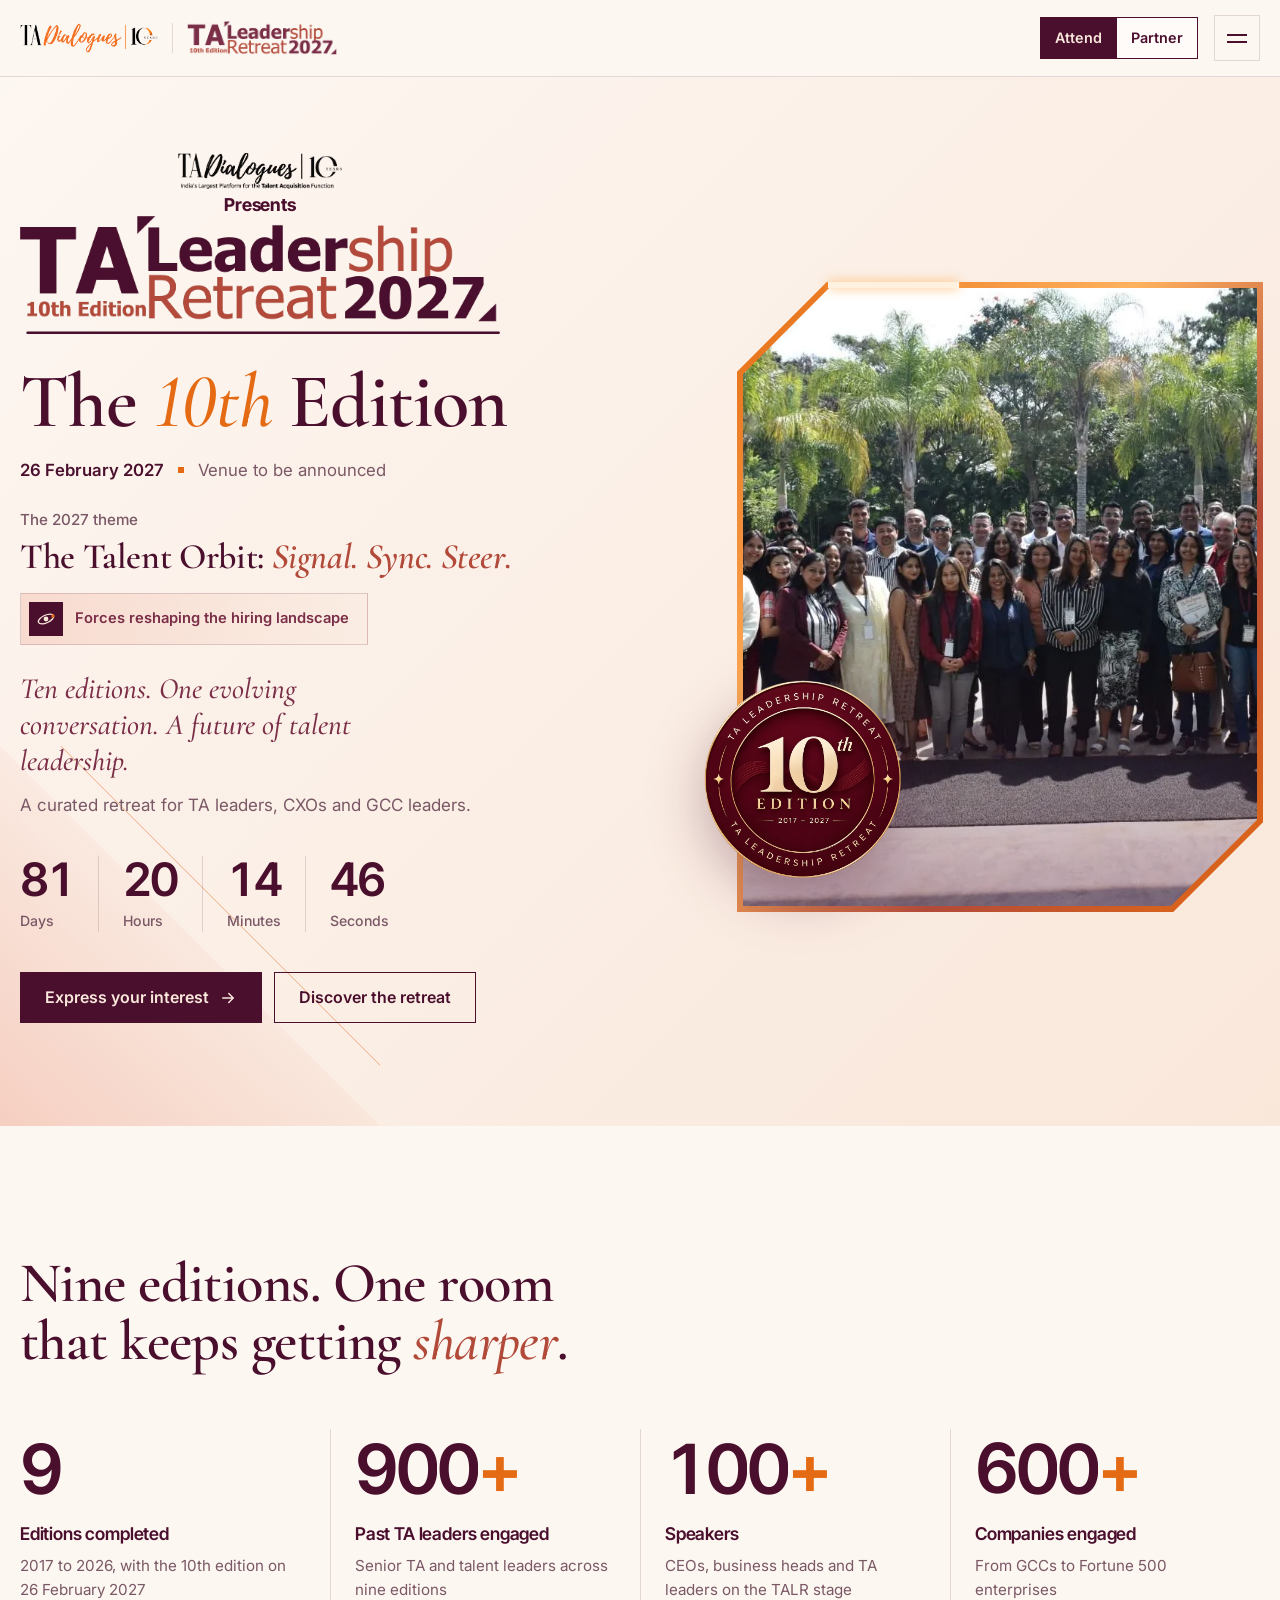
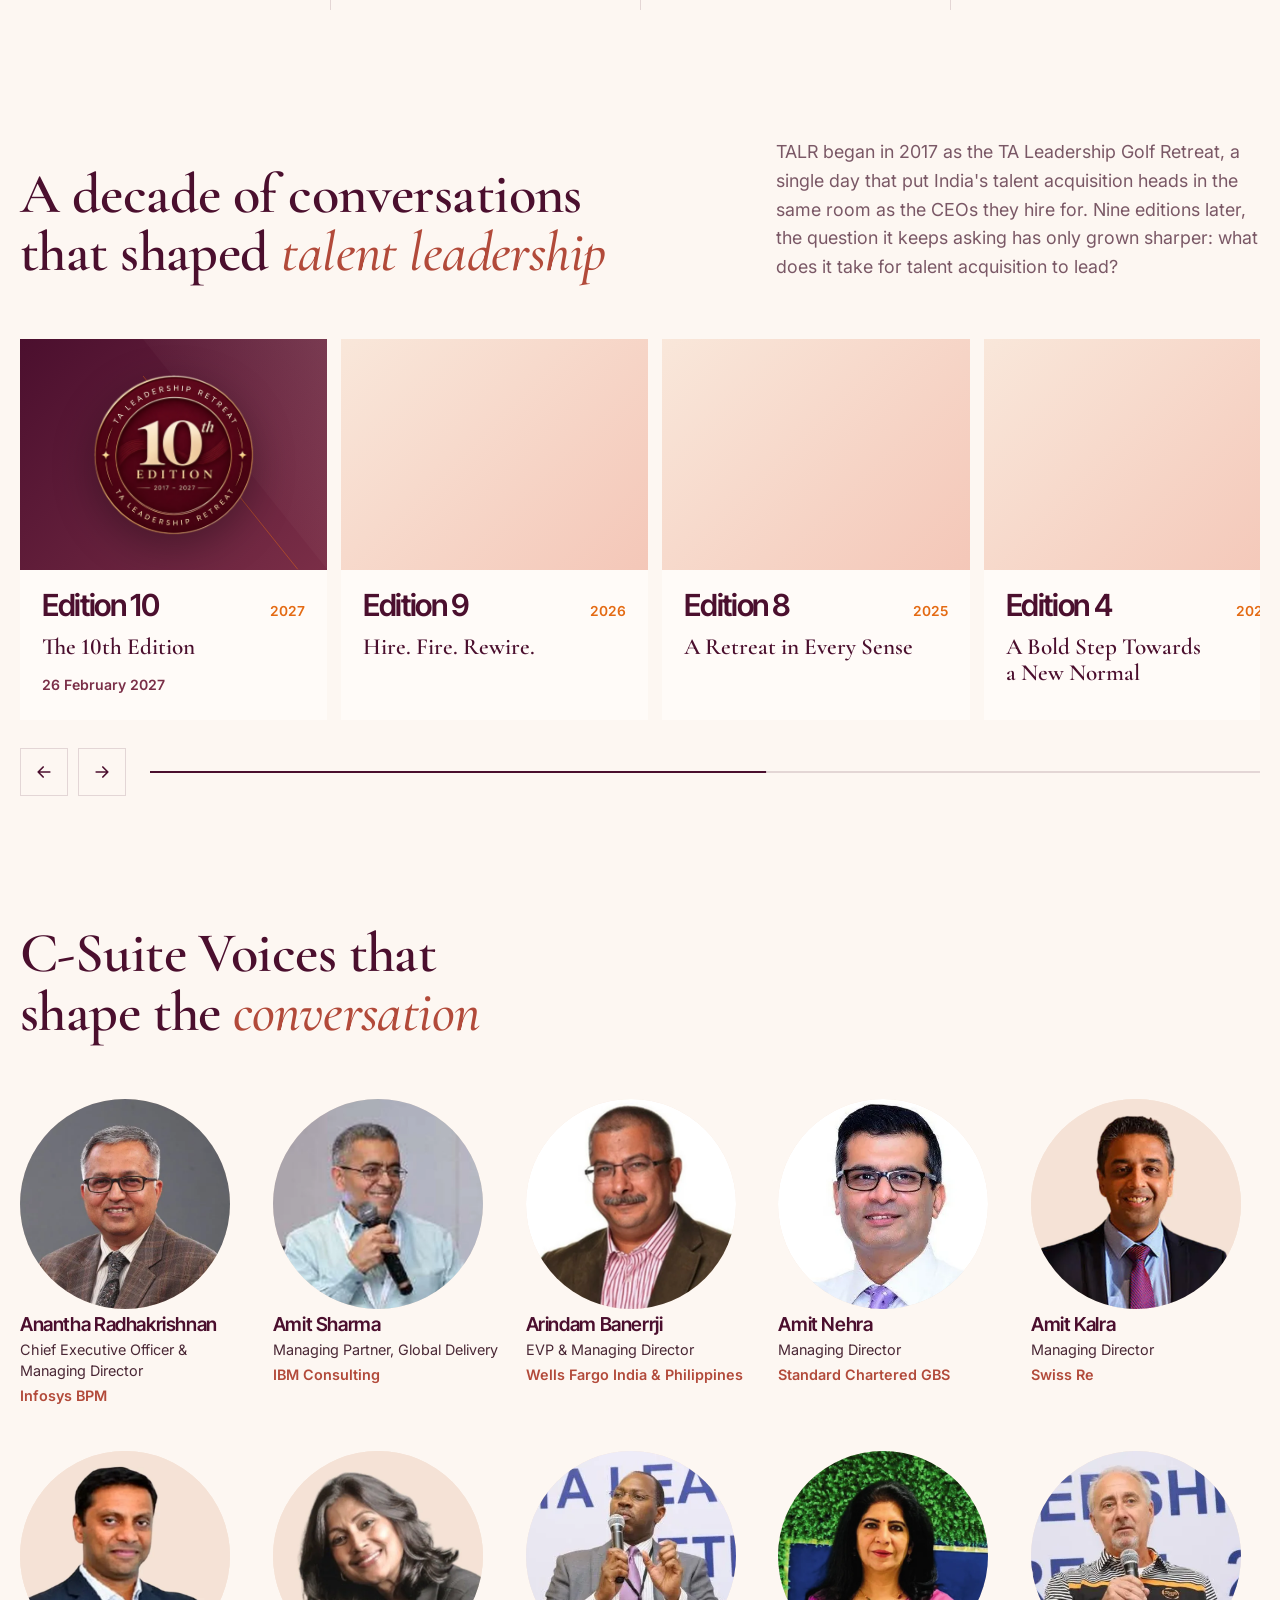
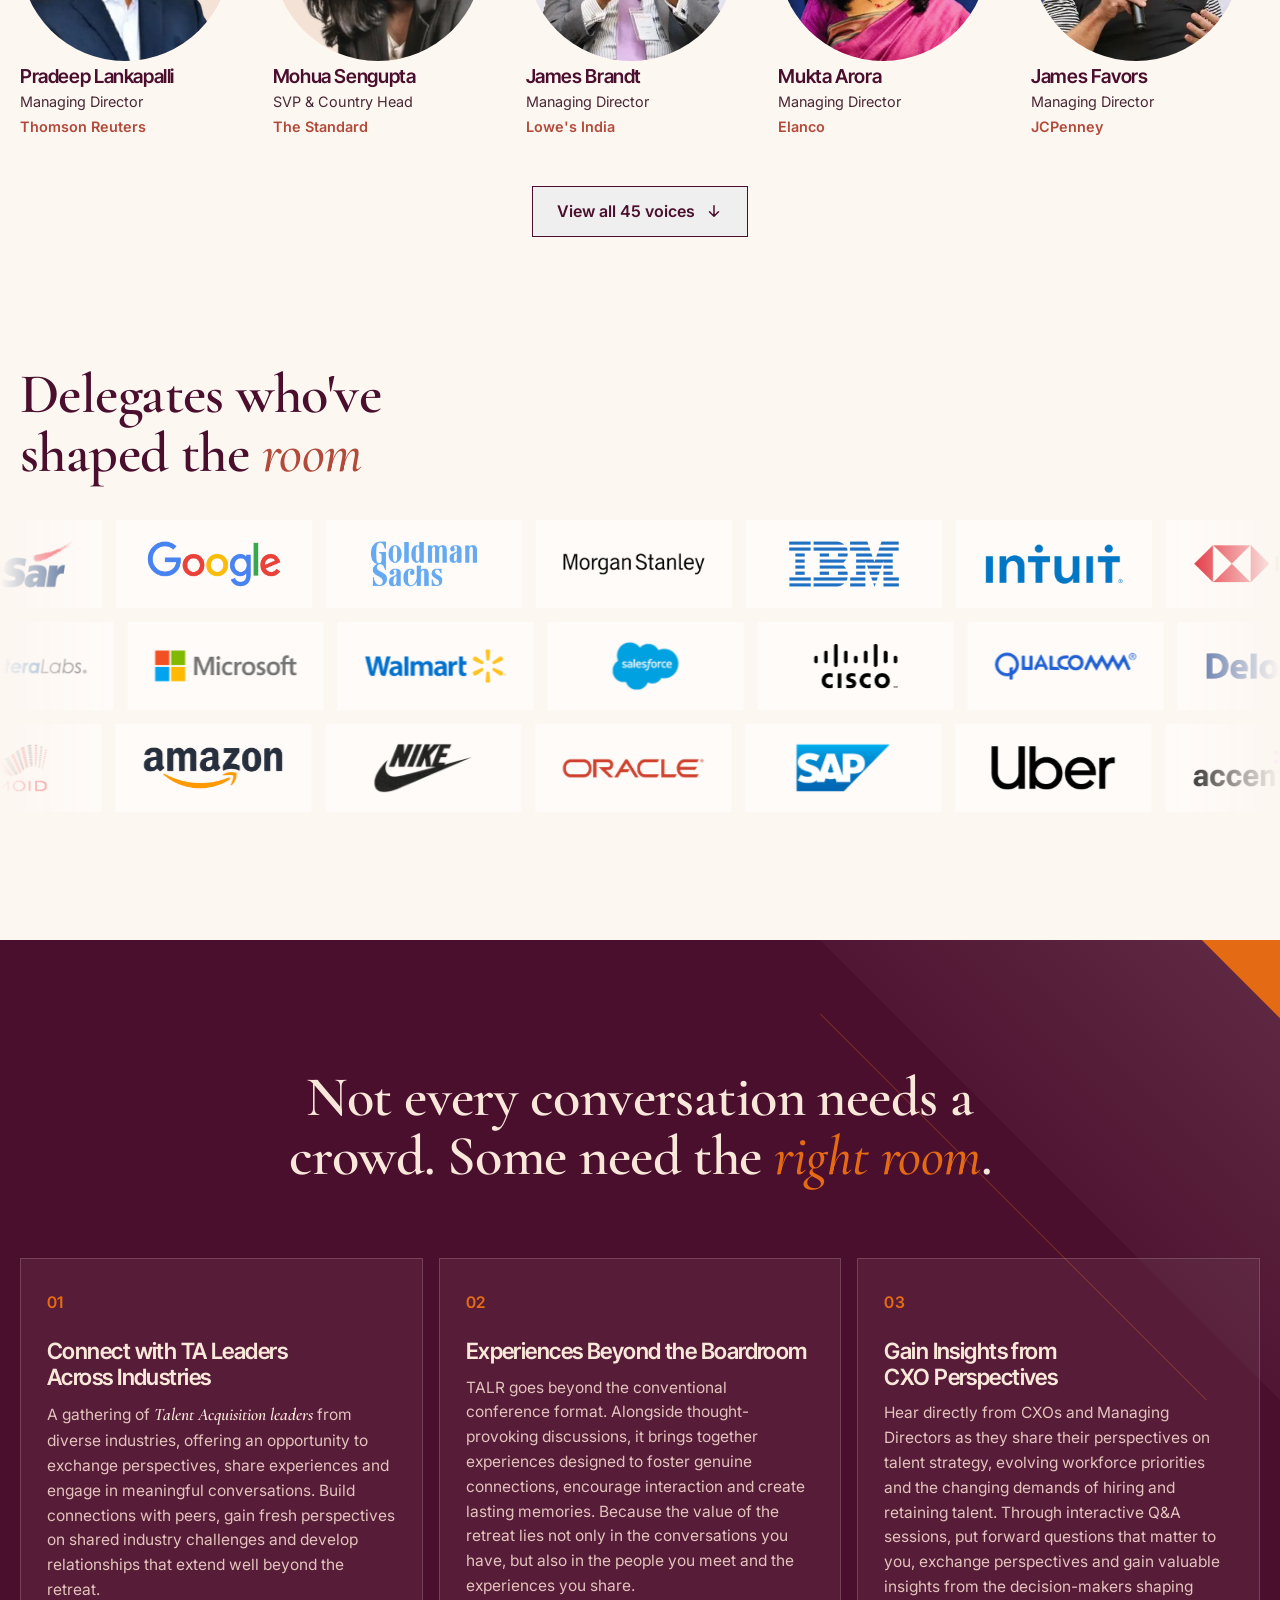
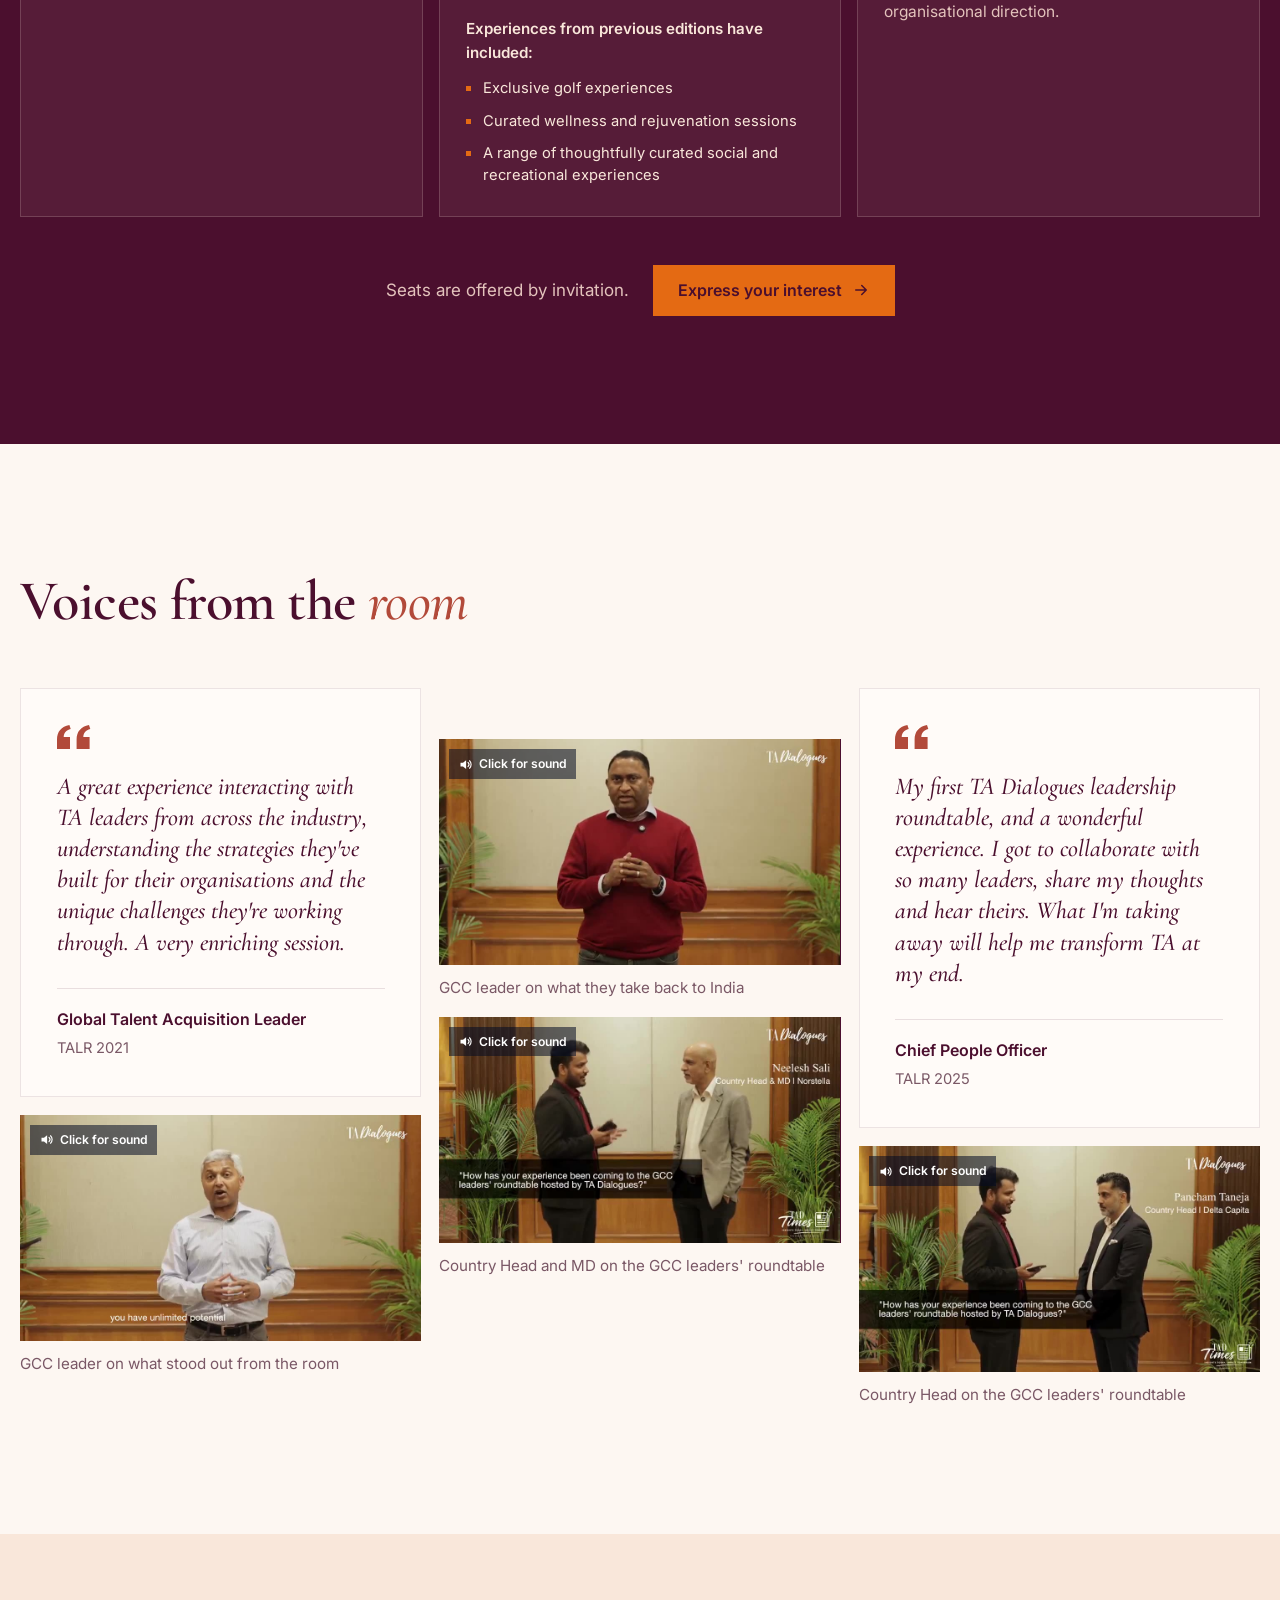
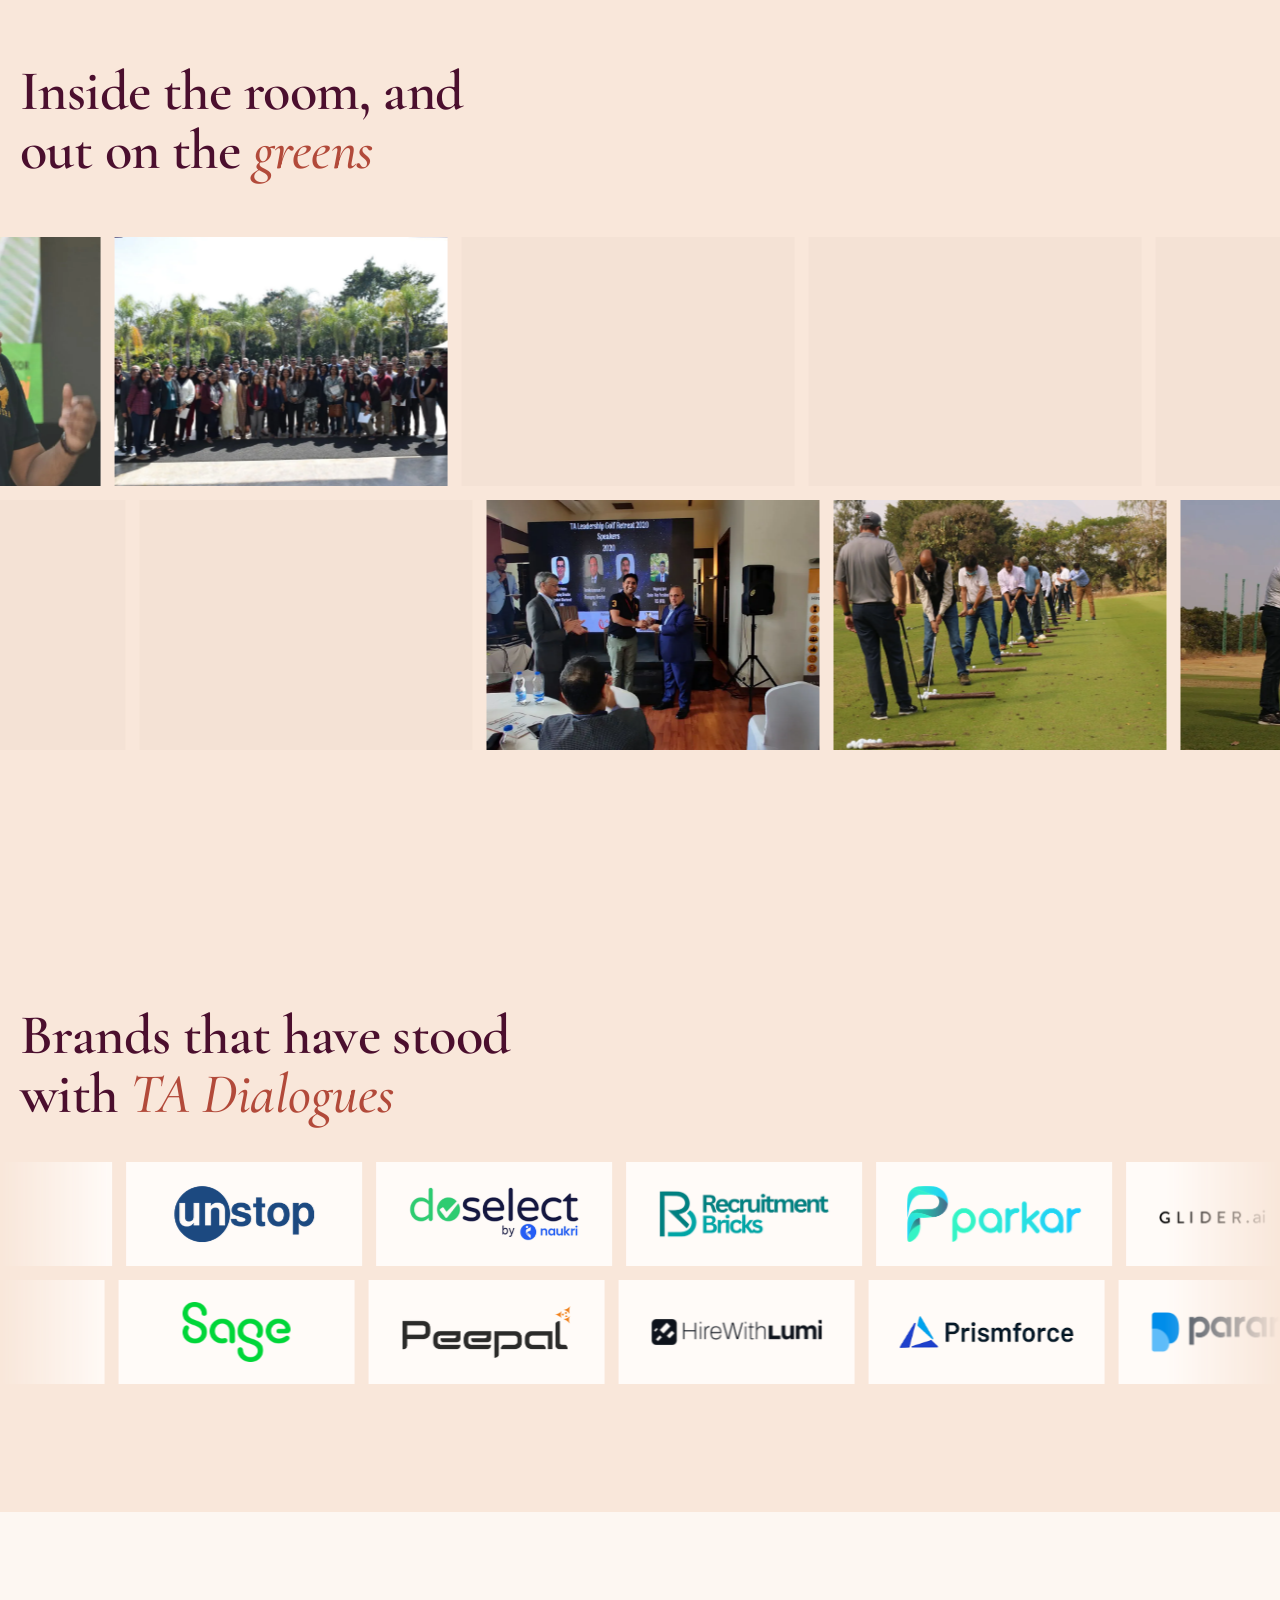
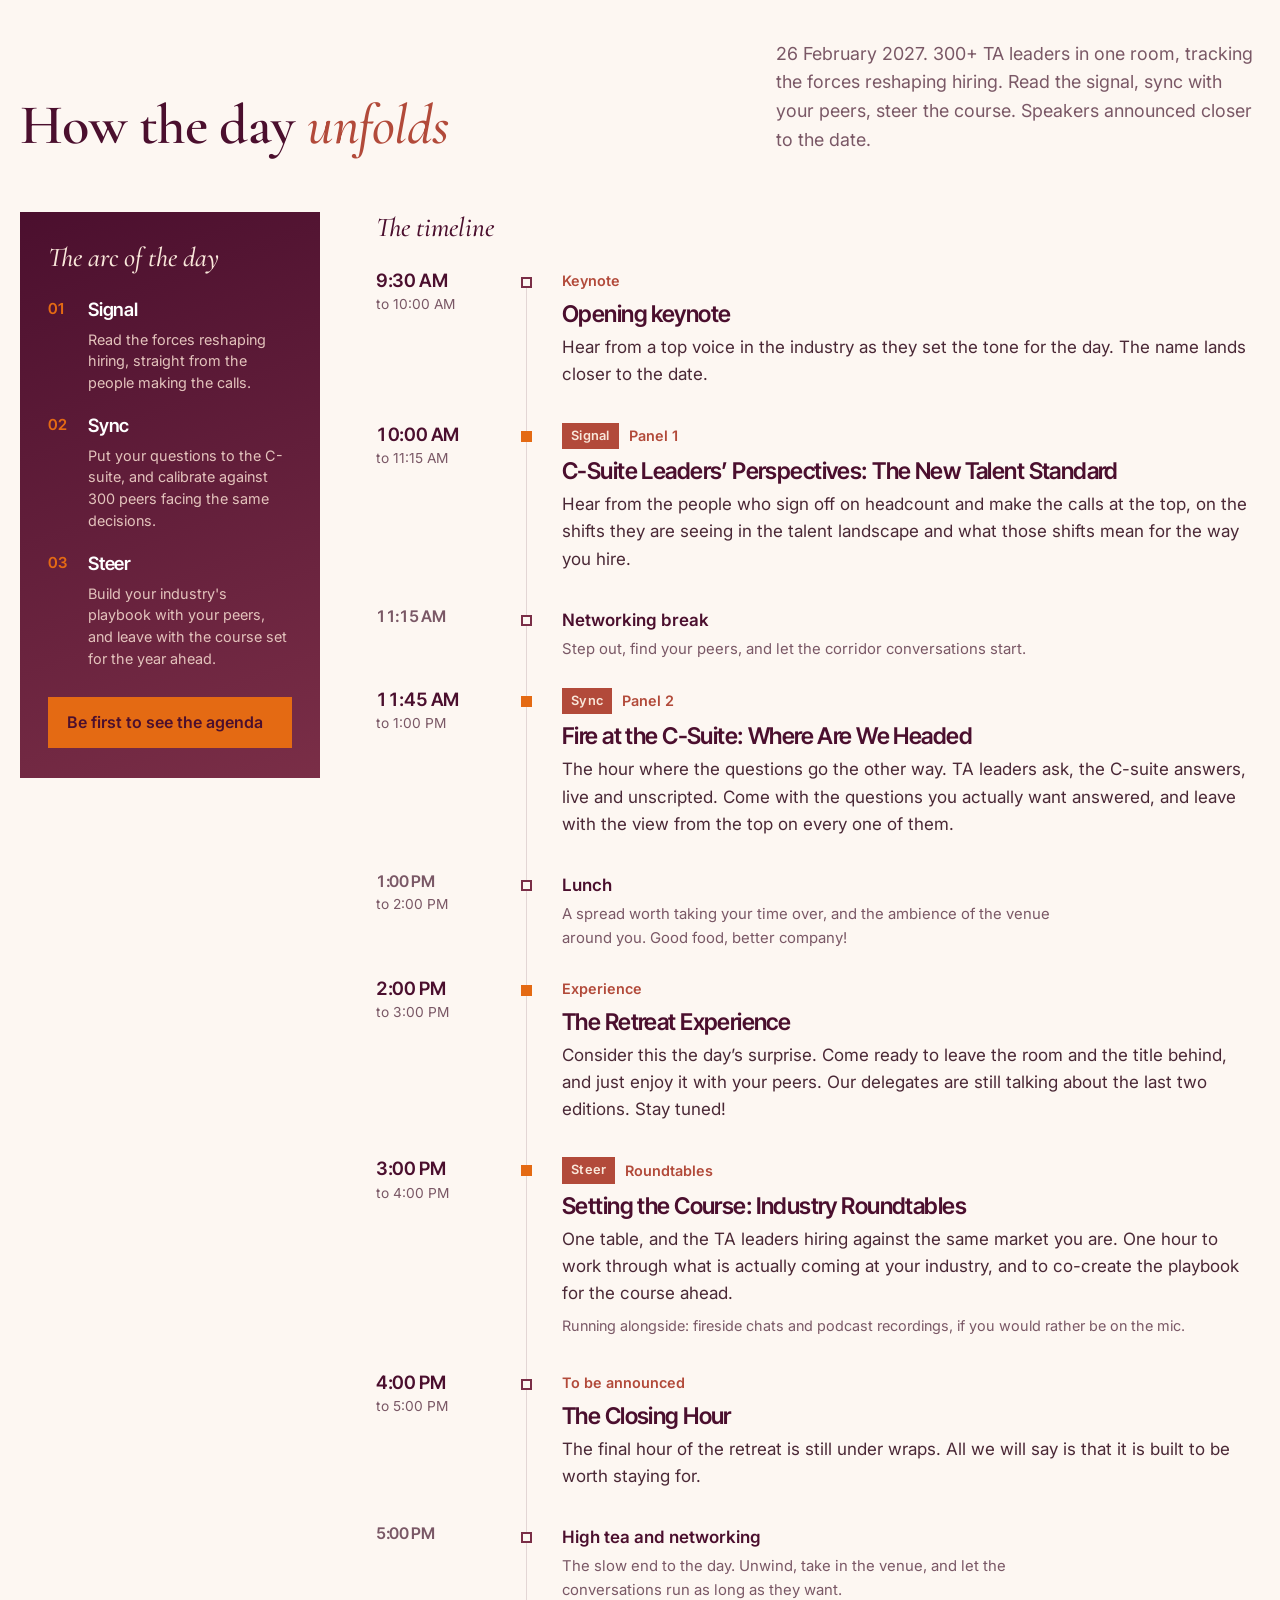
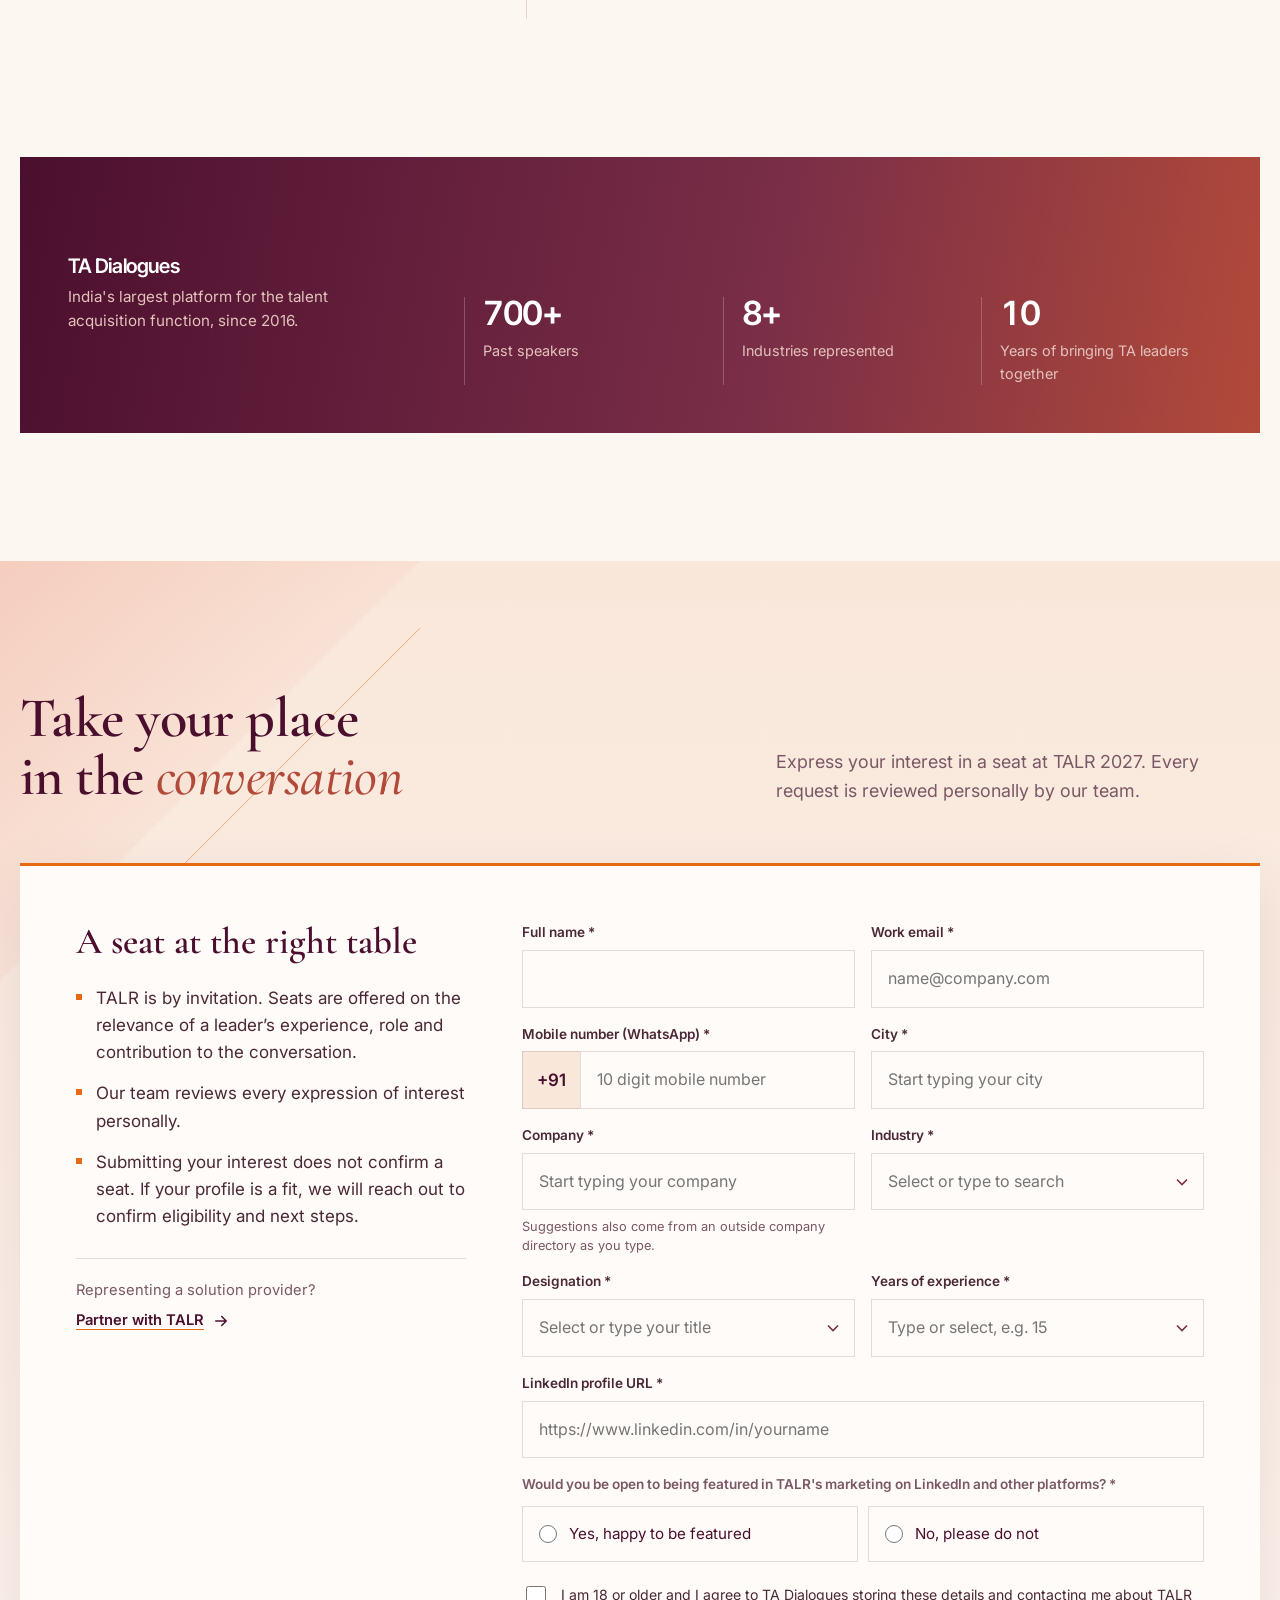
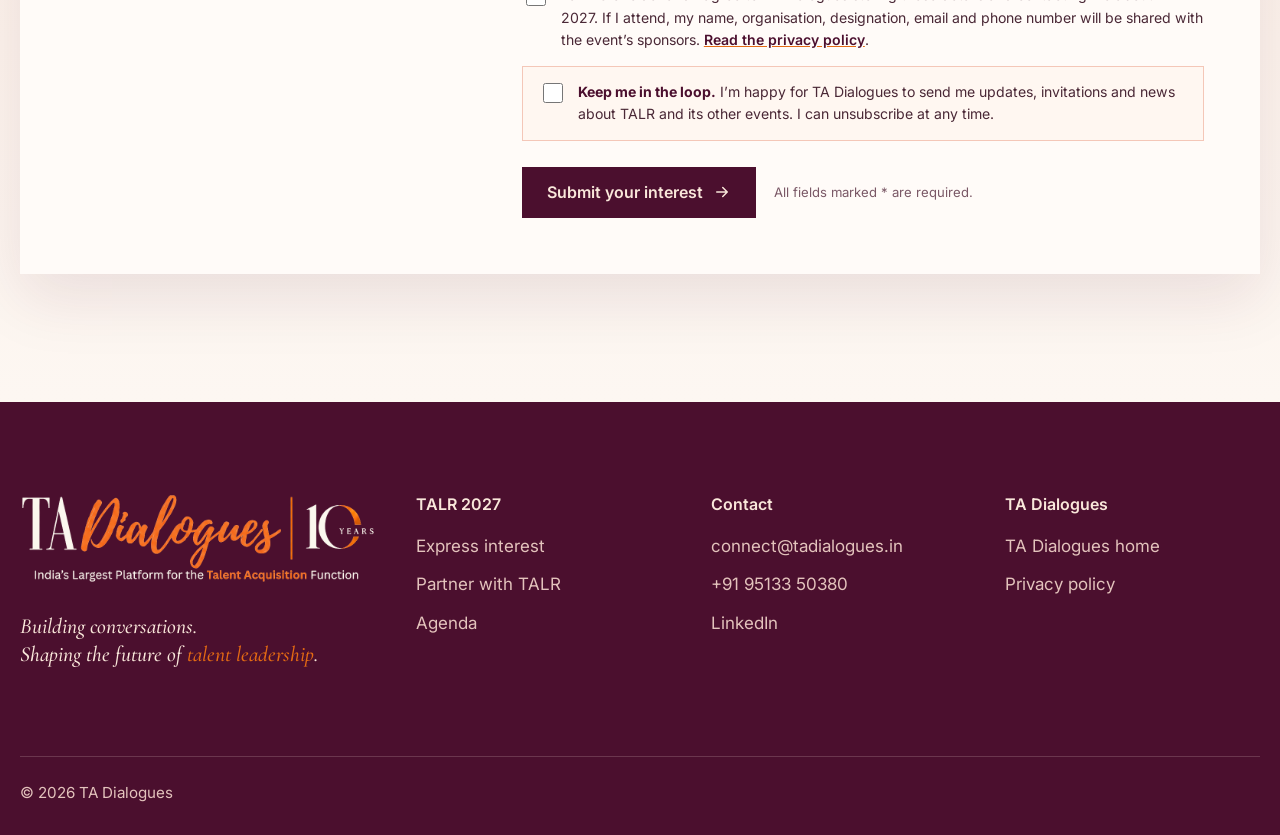
==== commit 4f052c96: "Update TALR: video sound on click only Co-Authored-By: Claude Opus 5.5 <noreply@anthropic.com>" ====
--- a/index.html
+++ b/index.html
@@ -23,8 +23,8 @@
 <link rel="preconnect" href="https://fonts.googleapis.com">
 <link rel="preconnect" href="https://fonts.gstatic.com" crossorigin>
 <link rel="stylesheet" href="https://fonts.googleapis.com/css2?family=Cormorant+Garamond:ital,wght@0,500;0,600;1,500;1,600&family=Inter+Tight:wght@400;500;600;700&family=Inter:wght@400;500;600;700&display=swap">
-<link rel="stylesheet" href="/assets/css/style.css?v=20261118d">
-<link rel="stylesheet" href="/assets/css/talr.css?v=20261118d">
+<link rel="stylesheet" href="/assets/css/style.css?v=20261118e">
+<link rel="stylesheet" href="/assets/css/talr.css?v=20261118e">
 
 <script type="application/ld+json">
 {
@@ -296,15 +296,15 @@
   </div>
 </footer>
 
-<script src="/assets/js/data/platform.js?v=20261118d"></script>
-<script src="/assets/js/data/logos.js?v=20261118d"></script>
-<script src="/assets/js/data/talr-2027.js?v=20261118d"></script>
-<script src="/assets/js/data/talr-speakers.js?v=20261118d"></script>
-<script src="/assets/js/data/voices.js?v=20261118d"></script>
-<script src="/assets/js/talr.js?v=20261118d"></script>
-<script src="/assets/js/script.js?v=20261118d"></script>
-<script src="/assets/js/data/form-data.js?v=20261118d"></script>
-<script src="/assets/js/data/form-overrides.js?v=20261118d"></script>
-<script src="/assets/js/talr-forms.js?v=20261118d"></script>
+<script src="/assets/js/data/platform.js?v=20261118e"></script>
+<script src="/assets/js/data/logos.js?v=20261118e"></script>
+<script src="/assets/js/data/talr-2027.js?v=20261118e"></script>
+<script src="/assets/js/data/talr-speakers.js?v=20261118e"></script>
+<script src="/assets/js/data/voices.js?v=20261118e"></script>
+<script src="/assets/js/talr.js?v=20261118e"></script>
+<script src="/assets/js/script.js?v=20261118e"></script>
+<script src="/assets/js/data/form-data.js?v=20261118e"></script>
+<script src="/assets/js/data/form-overrides.js?v=20261118e"></script>
+<script src="/assets/js/talr-forms.js?v=20261118e"></script>
 </body>
 </html>
--- a/assets/css/style.css
+++ b/assets/css/style.css
@@ -830,7 +830,7 @@
 .vc-quote figcaption b { font-weight: 600; font-size: 1rem; color: var(--midnight); }
 .vc-quote figcaption span { font-size: .92rem; color: var(--slate); }
 .vc-video figcaption { margin-top: 12px; font-size: .95rem; line-height: 1.45; color: var(--slate); }
-/* The video player (script.js): plays muted on screen; hover or tap for sound and the controls */
+/* The video player (script.js): plays muted on screen; click or tap for sound, hover for the controls */
 .vc-frame { position: relative; aspect-ratio: 16 / 9; background: var(--midnight); overflow: hidden; cursor: pointer; }
 .vc-frame video { position: absolute; inset: 0; width: 100%; height: 100%; object-fit: cover; display: block; }
 .vp { position: absolute; left: 0; right: 0; bottom: 0; z-index: 2; padding: 30px 14px 10px; background: linear-gradient(180deg, transparent, rgba(5, 12, 35, .78)); color: #FFFFFF; opacity: 0; transform: translateY(8px); transition: opacity .3s var(--ease), transform .4s var(--ease-out); pointer-events: none; }
@@ -852,8 +852,7 @@
 .vp-hint { position: absolute; left: 10px; top: 10px; z-index: 2; display: inline-flex; align-items: center; gap: 6px; padding: 5px 9px; background: rgba(5, 12, 35, .55); color: #FFFFFF; font-size: .76rem; font-weight: 600; transition: opacity .3s var(--ease); }
 .vp-hint svg { width: 15px; height: 15px; }
 .vp-hint em { font-style: normal; }
-.vlive.live:not(.needs-tap) .vp-hint { opacity: 0; }
-.vlive.needs-tap .vp-hint { opacity: 1; }
+.vlive.sound .vp-hint { opacity: 0; }
 /* Full screen: the whole frame shows, letterboxed on black; never cropped. Controls stay up, a little larger */
 .vc-frame:fullscreen { aspect-ratio: auto; width: 100%; height: 100%; background: #000; cursor: default; }
 .vc-frame:-webkit-full-screen { aspect-ratio: auto; width: 100%; height: 100%; background: #000; cursor: default; }
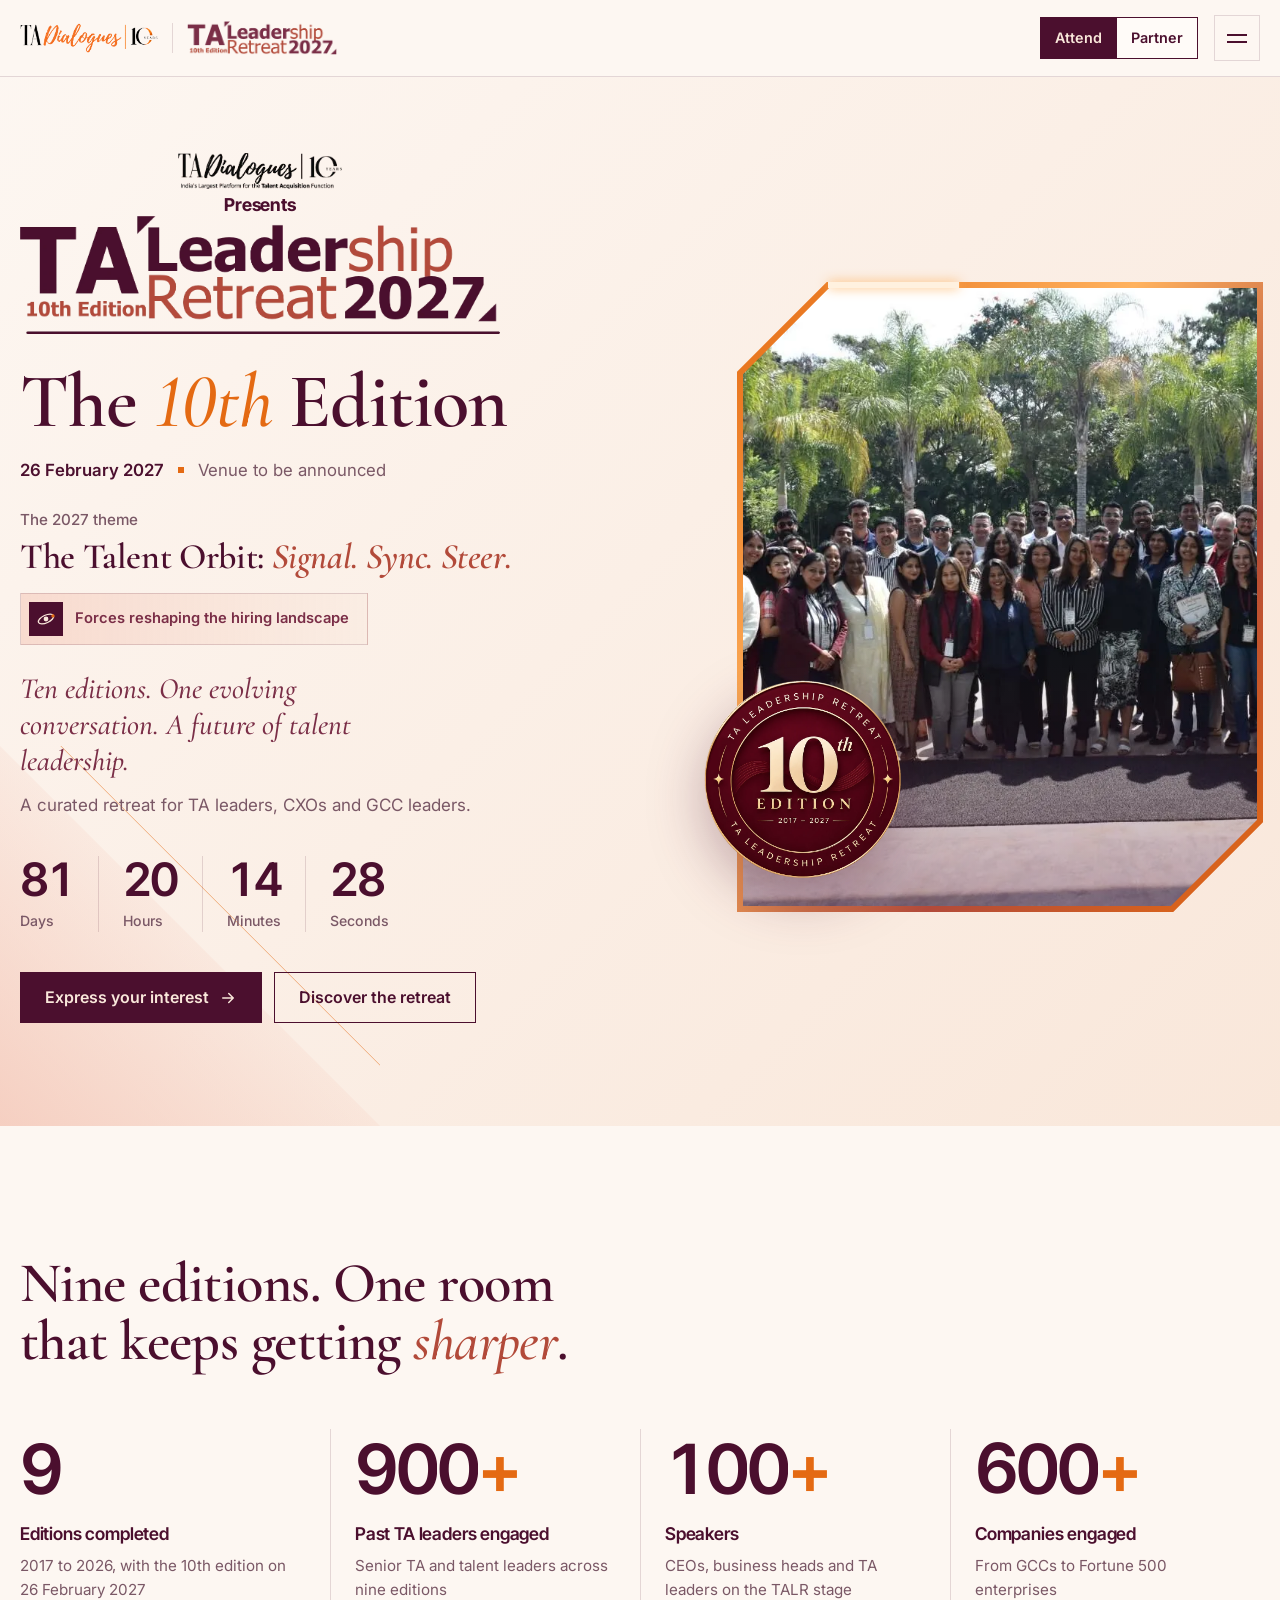
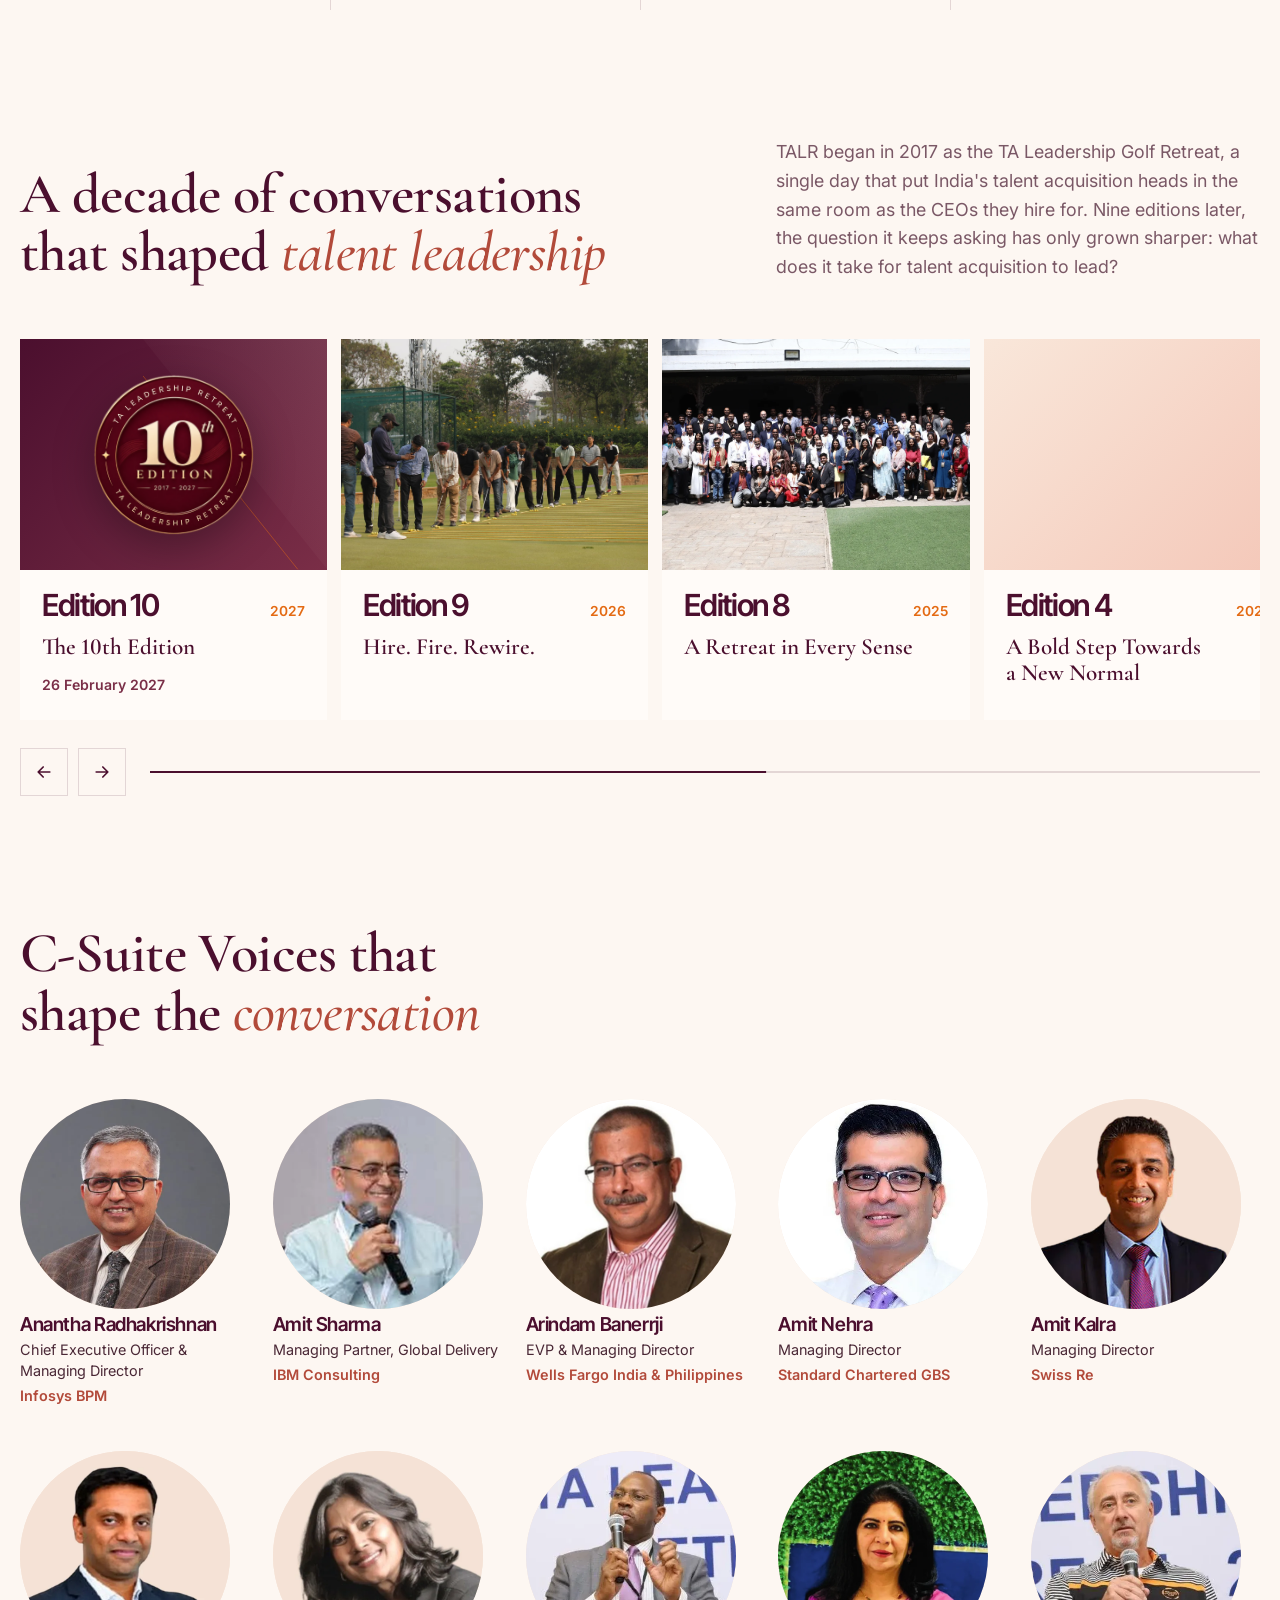
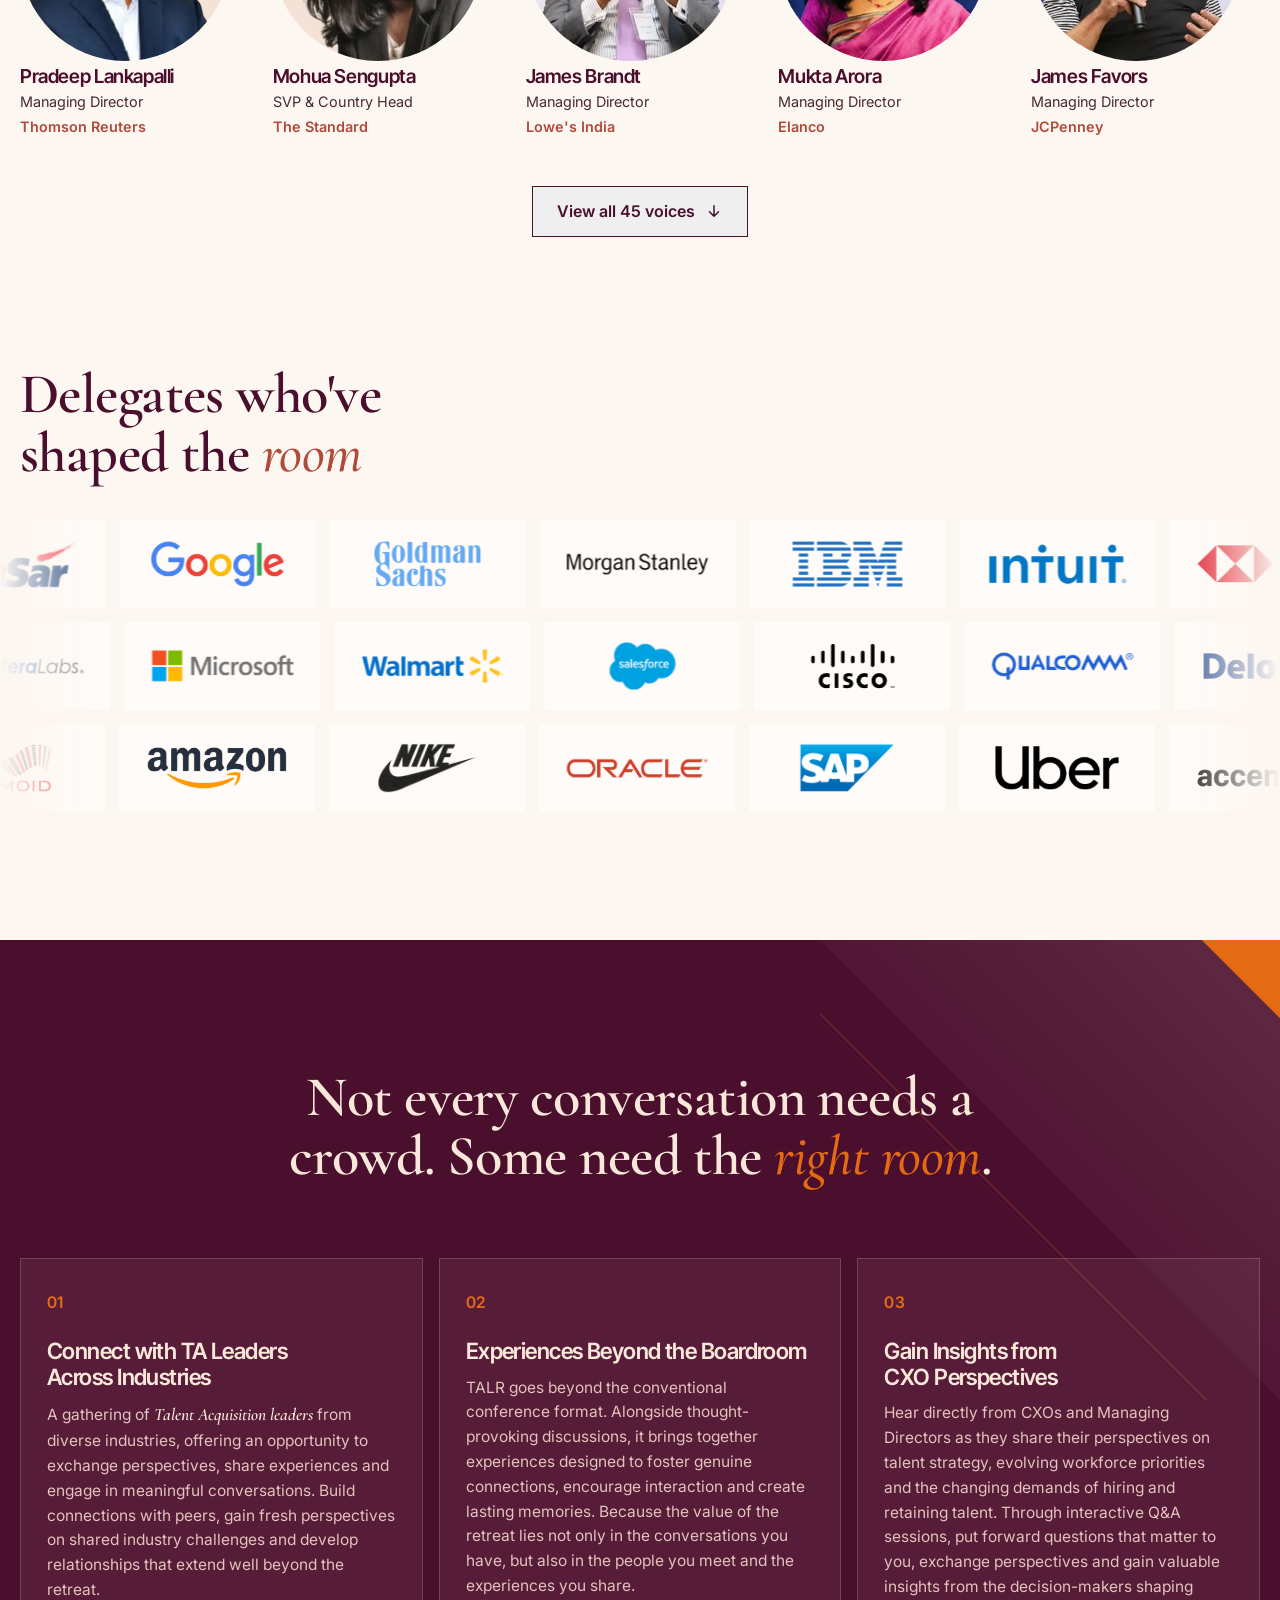
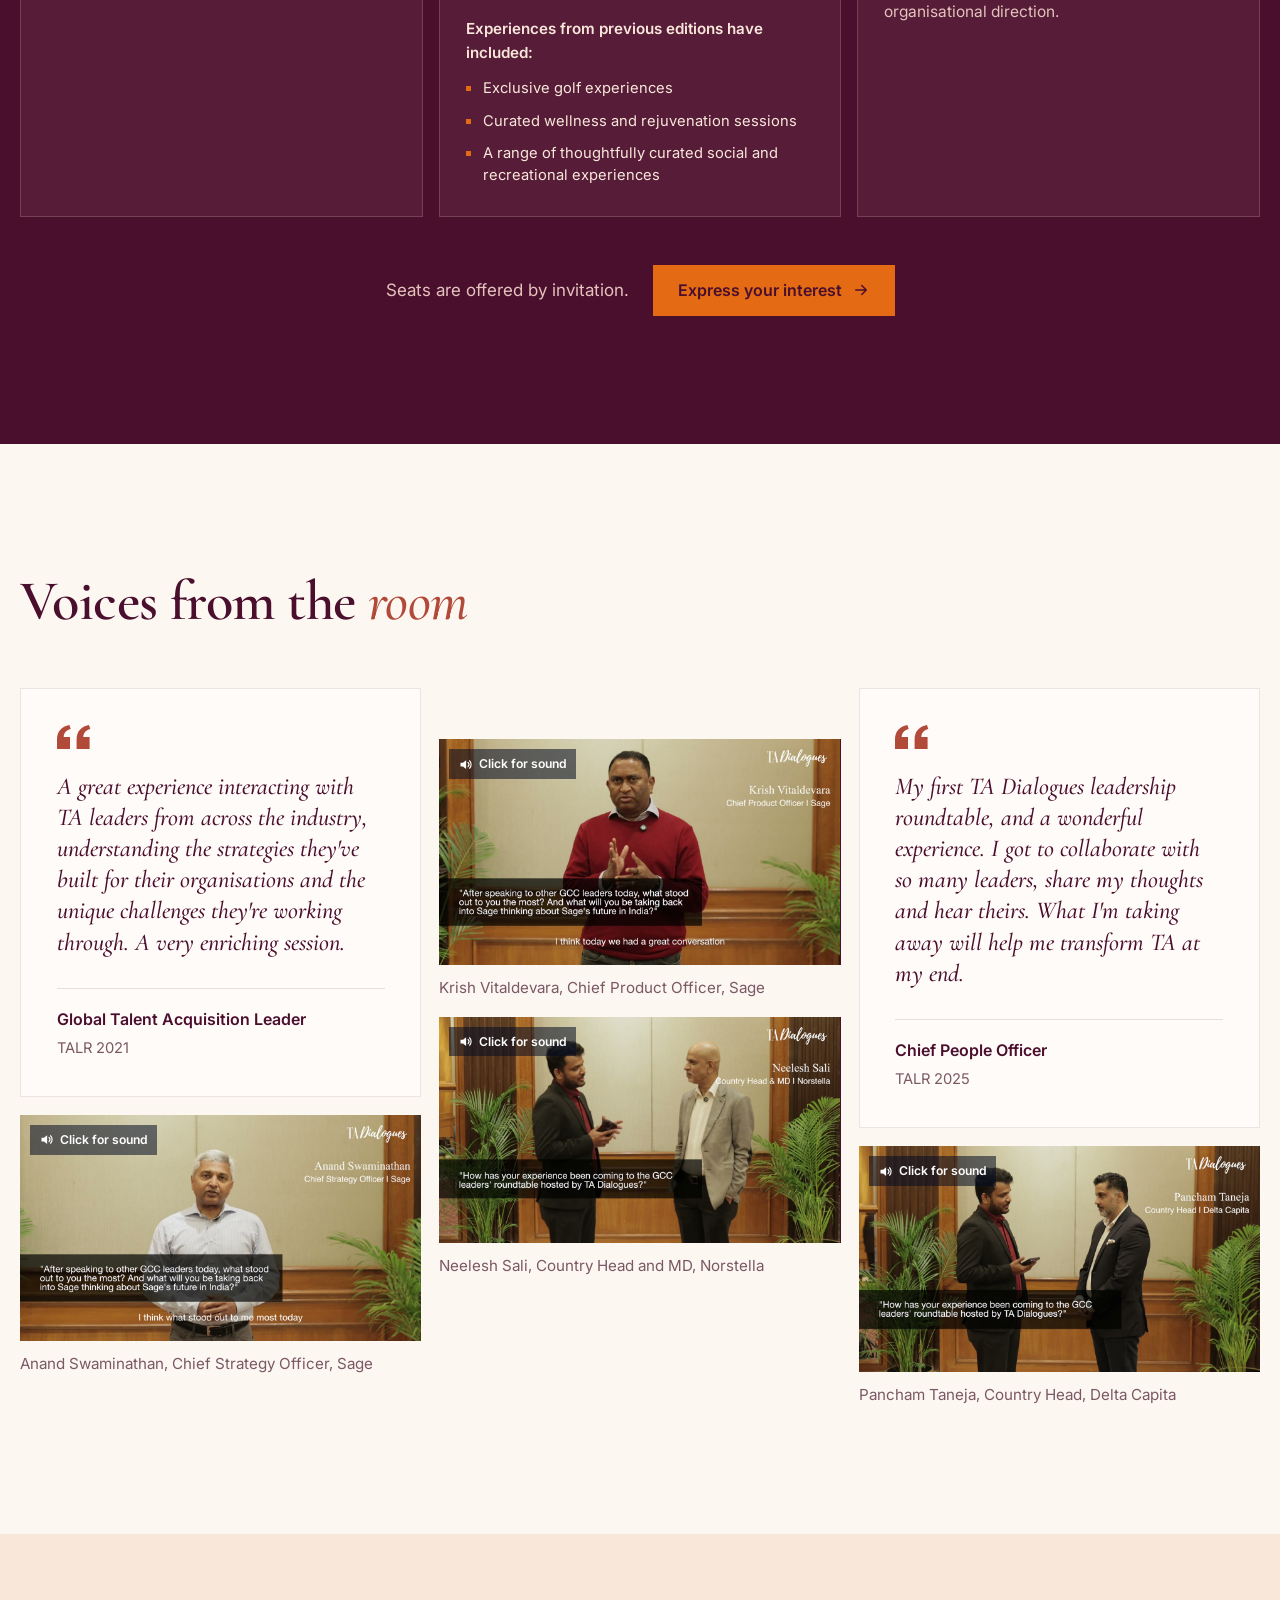
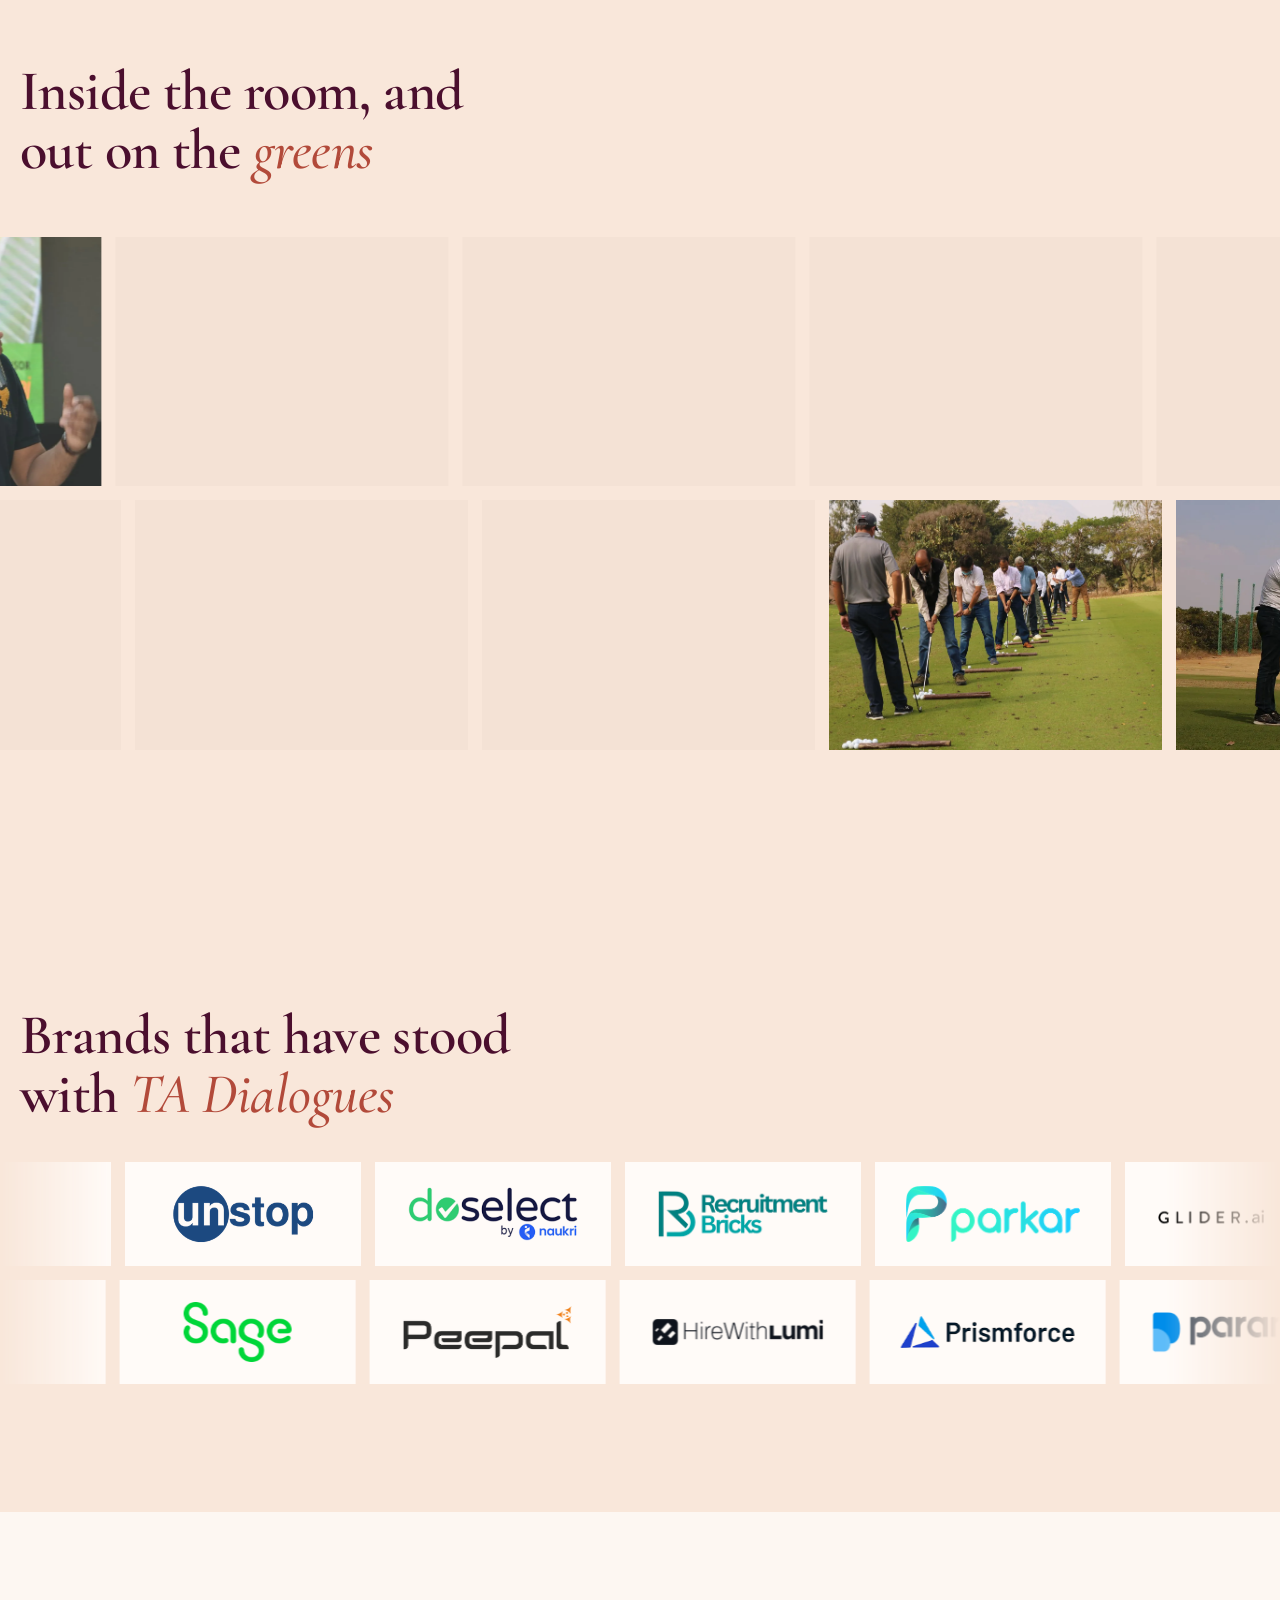
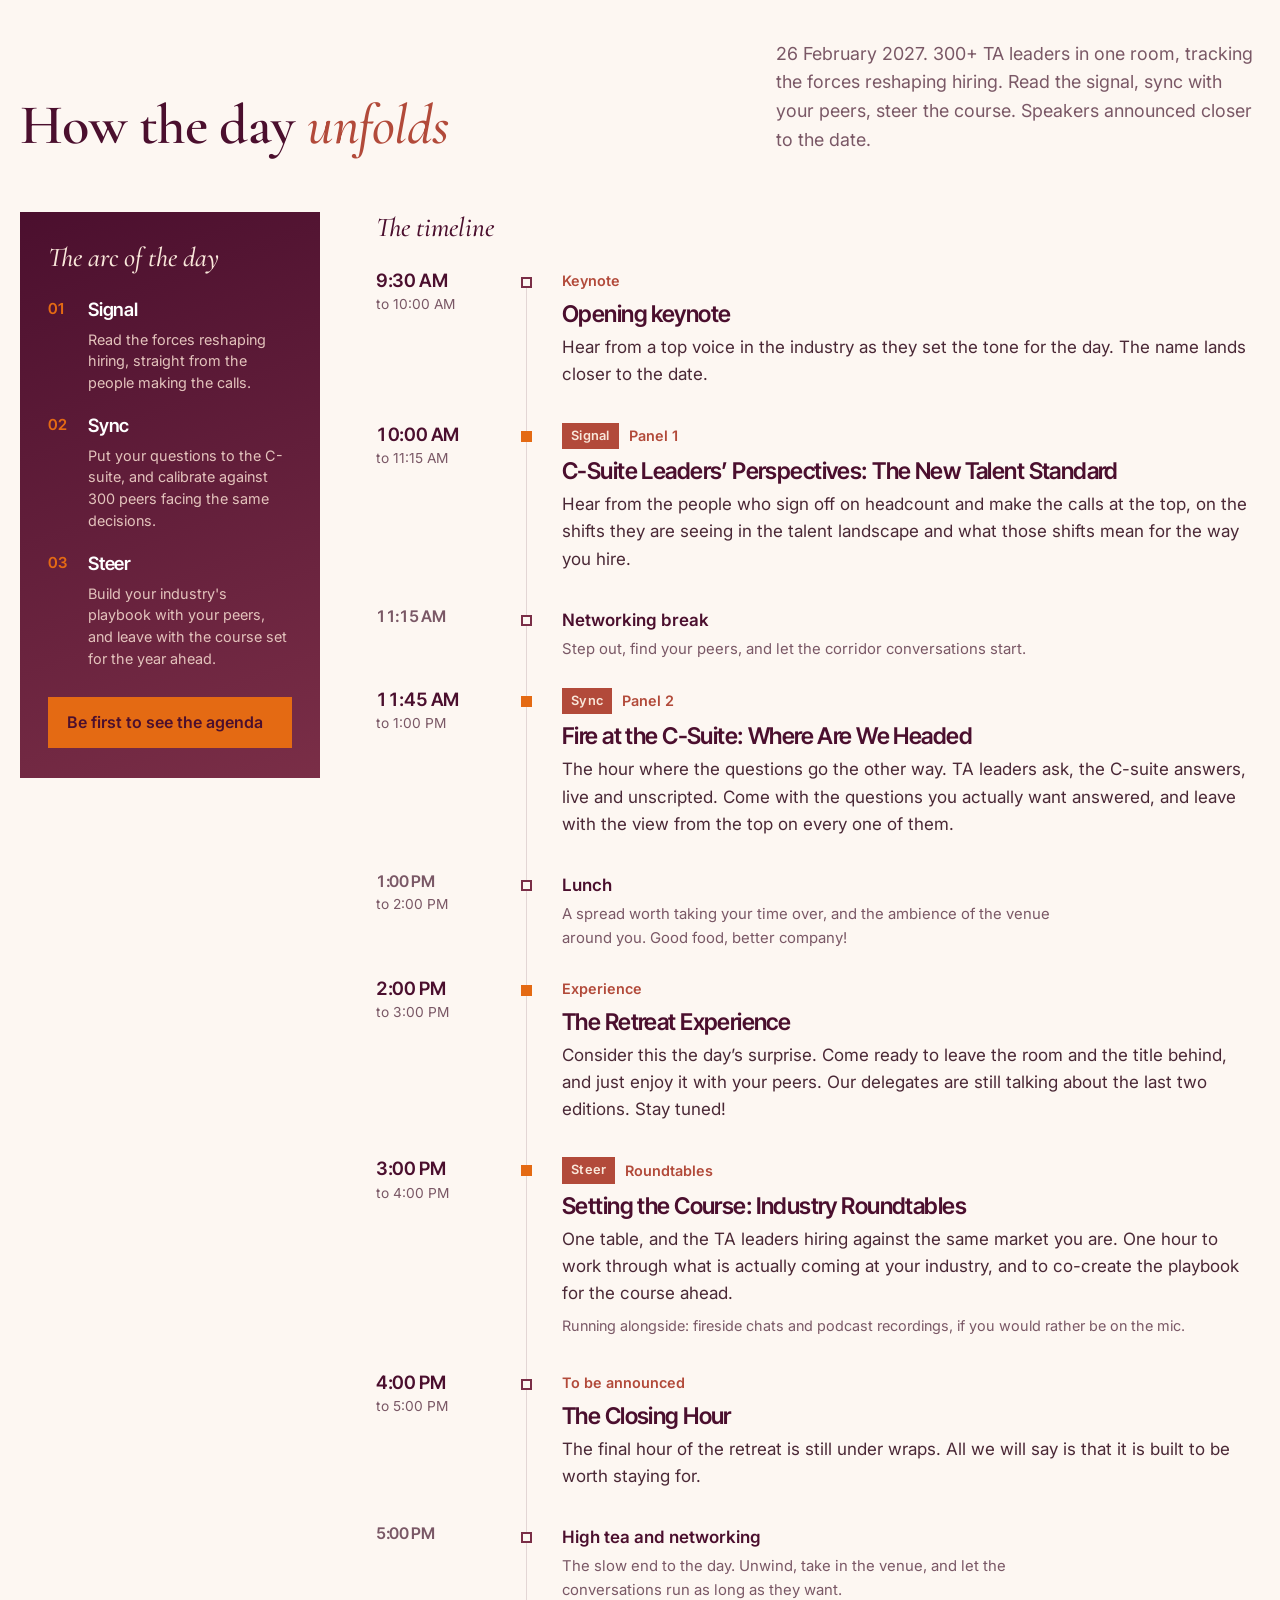
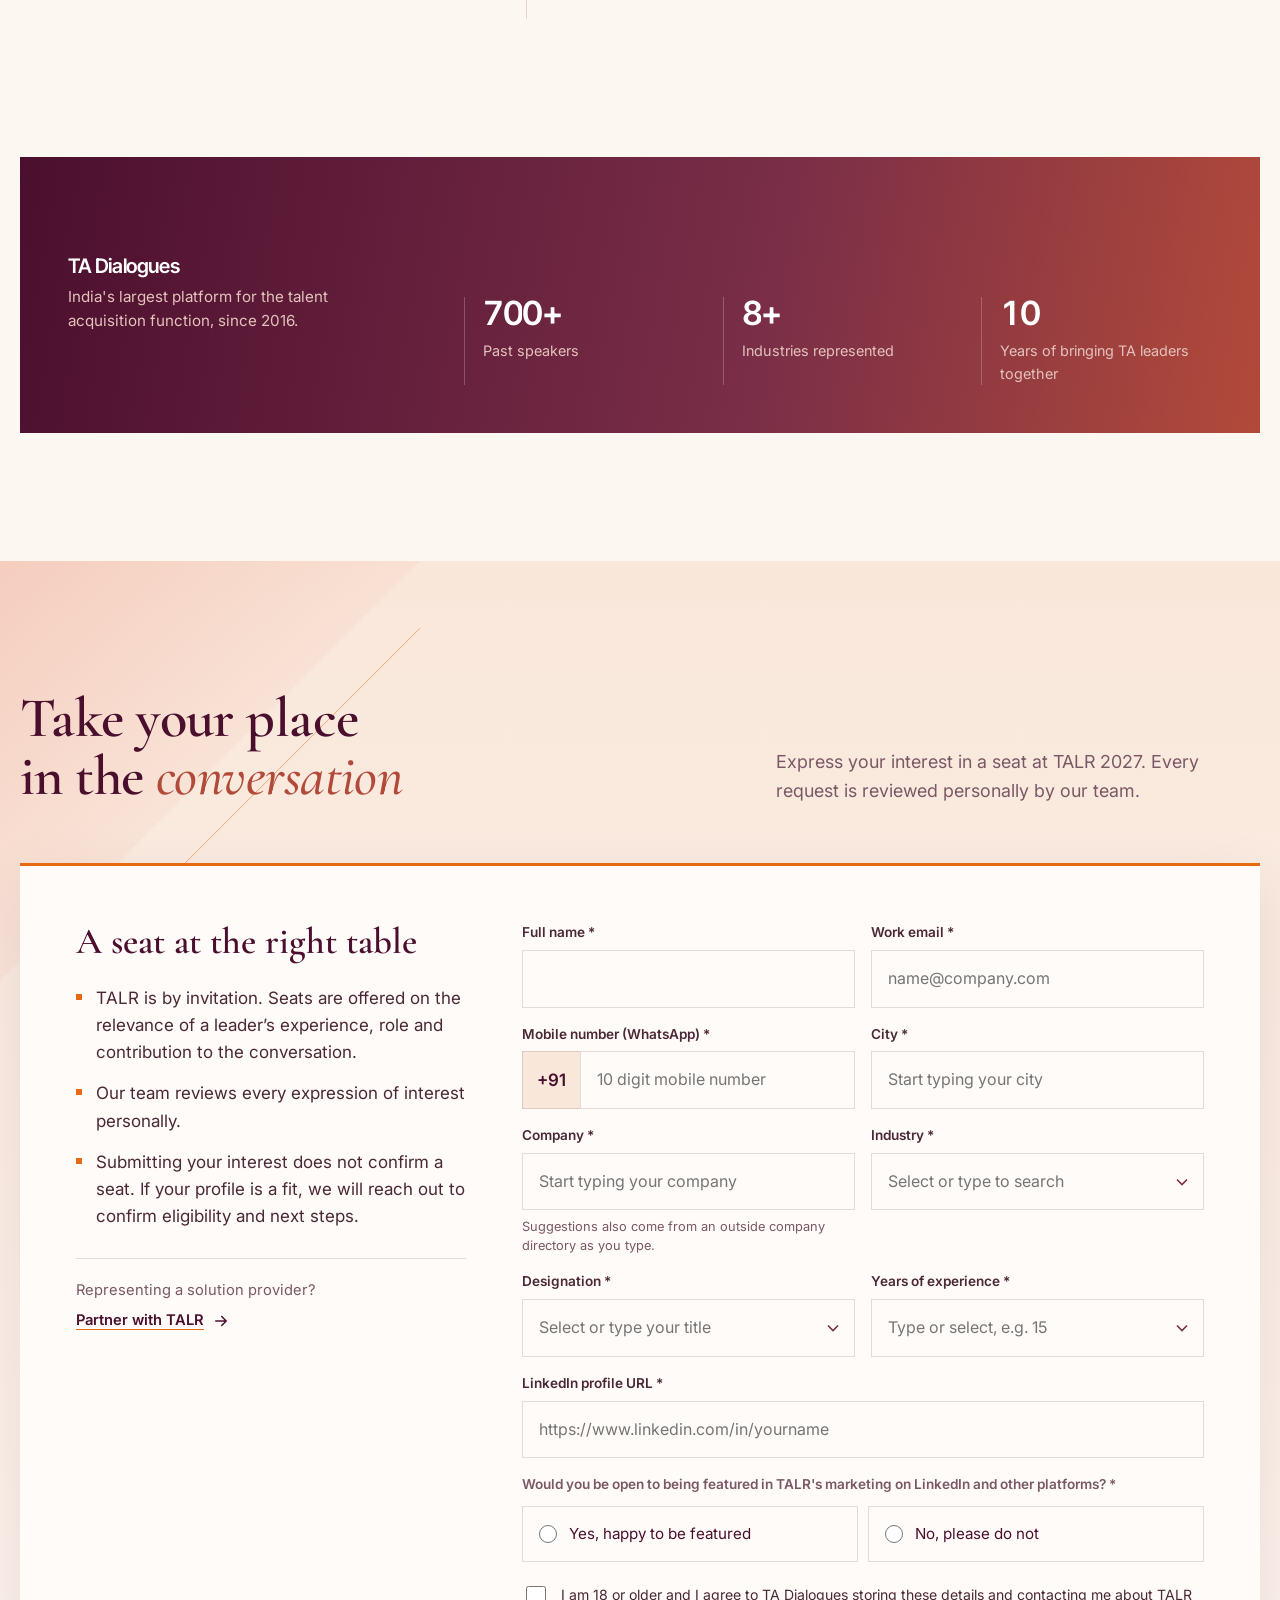
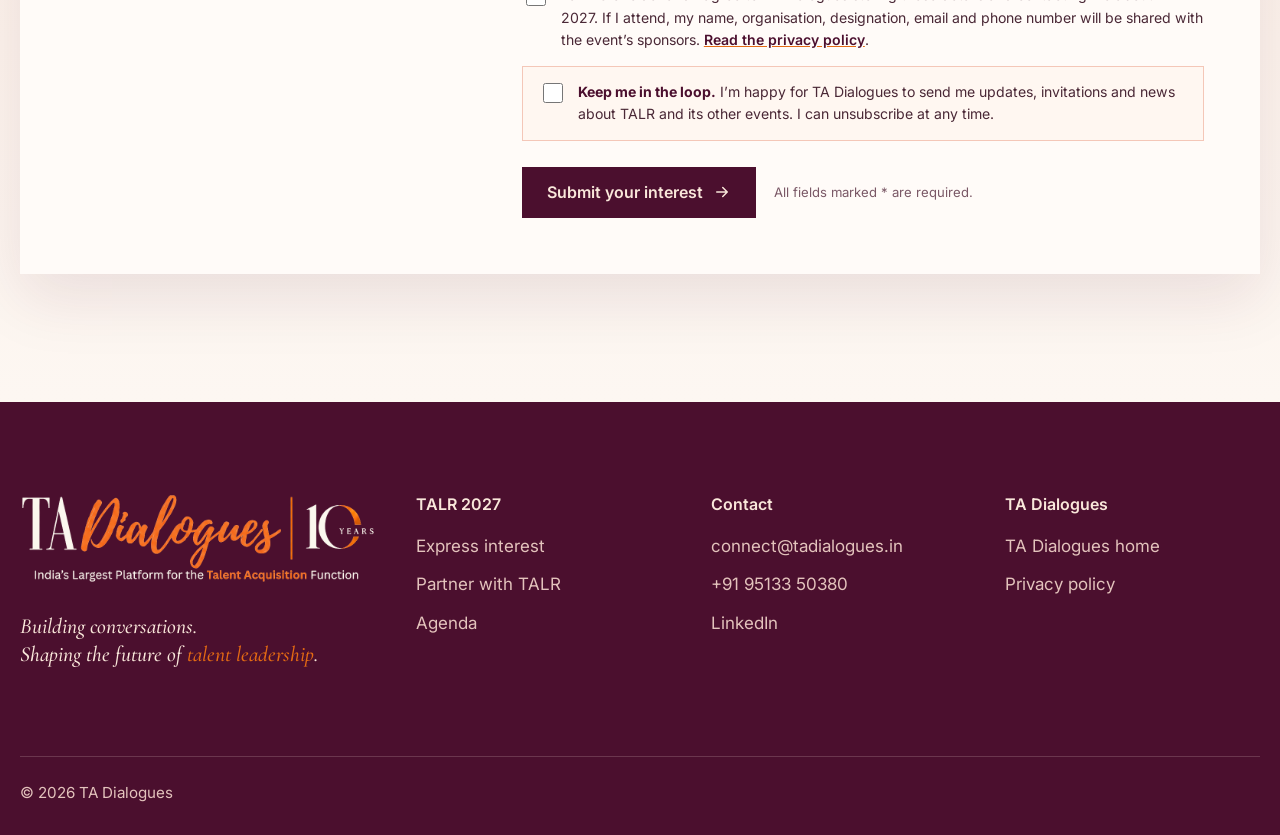
==== commit 01b6c606: "Update TALR: HD testimonial videos with speaker names Co-Authored-By: Claude Opus 5.5 <noreply@anthr" ====
--- a/index.html
+++ b/index.html
@@ -23,8 +23,8 @@
 <link rel="preconnect" href="https://fonts.googleapis.com">
 <link rel="preconnect" href="https://fonts.gstatic.com" crossorigin>
 <link rel="stylesheet" href="https://fonts.googleapis.com/css2?family=Cormorant+Garamond:ital,wght@0,500;0,600;1,500;1,600&family=Inter+Tight:wght@400;500;600;700&family=Inter:wght@400;500;600;700&display=swap">
-<link rel="stylesheet" href="/assets/css/style.css?v=20261118e">
-<link rel="stylesheet" href="/assets/css/talr.css?v=20261118e">
+<link rel="stylesheet" href="/assets/css/style.css?v=20261119a">
+<link rel="stylesheet" href="/assets/css/talr.css?v=20261119a">
 
 <script type="application/ld+json">
 {
@@ -296,15 +296,15 @@
   </div>
 </footer>
 
-<script src="/assets/js/data/platform.js?v=20261118e"></script>
-<script src="/assets/js/data/logos.js?v=20261118e"></script>
-<script src="/assets/js/data/talr-2027.js?v=20261118e"></script>
-<script src="/assets/js/data/talr-speakers.js?v=20261118e"></script>
-<script src="/assets/js/data/voices.js?v=20261118e"></script>
-<script src="/assets/js/talr.js?v=20261118e"></script>
-<script src="/assets/js/script.js?v=20261118e"></script>
-<script src="/assets/js/data/form-data.js?v=20261118e"></script>
-<script src="/assets/js/data/form-overrides.js?v=20261118e"></script>
-<script src="/assets/js/talr-forms.js?v=20261118e"></script>
+<script src="/assets/js/data/platform.js?v=20261119a"></script>
+<script src="/assets/js/data/logos.js?v=20261119a"></script>
+<script src="/assets/js/data/talr-2027.js?v=20261119a"></script>
+<script src="/assets/js/data/talr-speakers.js?v=20261119a"></script>
+<script src="/assets/js/data/voices.js?v=20261119a"></script>
+<script src="/assets/js/talr.js?v=20261119a"></script>
+<script src="/assets/js/script.js?v=20261119a"></script>
+<script src="/assets/js/data/form-data.js?v=20261119a"></script>
+<script src="/assets/js/data/form-overrides.js?v=20261119a"></script>
+<script src="/assets/js/talr-forms.js?v=20261119a"></script>
 </body>
 </html>
--- a/assets/css/style.css
+++ b/assets/css/style.css
@@ -1015,3 +1015,16 @@
 .jtab:hover { padding-right: 18px; background: var(--sunrise-hover); }
 @media (max-width: 640px) { .jtab { padding: 12px 7px; gap: 8px; } .jtab span { font-size: .76rem; } .jtab svg { width: 16px; height: 16px; } }
 @media (prefers-reduced-motion: reduce) { .jtab, .jtab.is-on { transition: none; } }
+
+/* Main-site nav between tablet and laptop: labels never wrap; links tighten so the row fits down to 901px */
+.ms .nav-links a:not(.btn) span, .ms .nav-cta .btn { white-space: nowrap; }
+@media (min-width: 901px) and (max-width: 1240px) {
+  .ms .nav-links a:not(.btn) { padding: 0 9px; font-size: .92rem; }
+  .ms .nav-cta { margin-left: 6px; }
+  .ms .brand img { height: 34px; }
+}
+@media (min-width: 901px) and (max-width: 1010px) {
+  .ms .nav-links a:not(.btn) { padding: 0 6px; font-size: .88rem; }
+  .ms .nav-cta .btn { padding-inline: 14px; }
+  .ms .brand img { height: 30px; }
+}
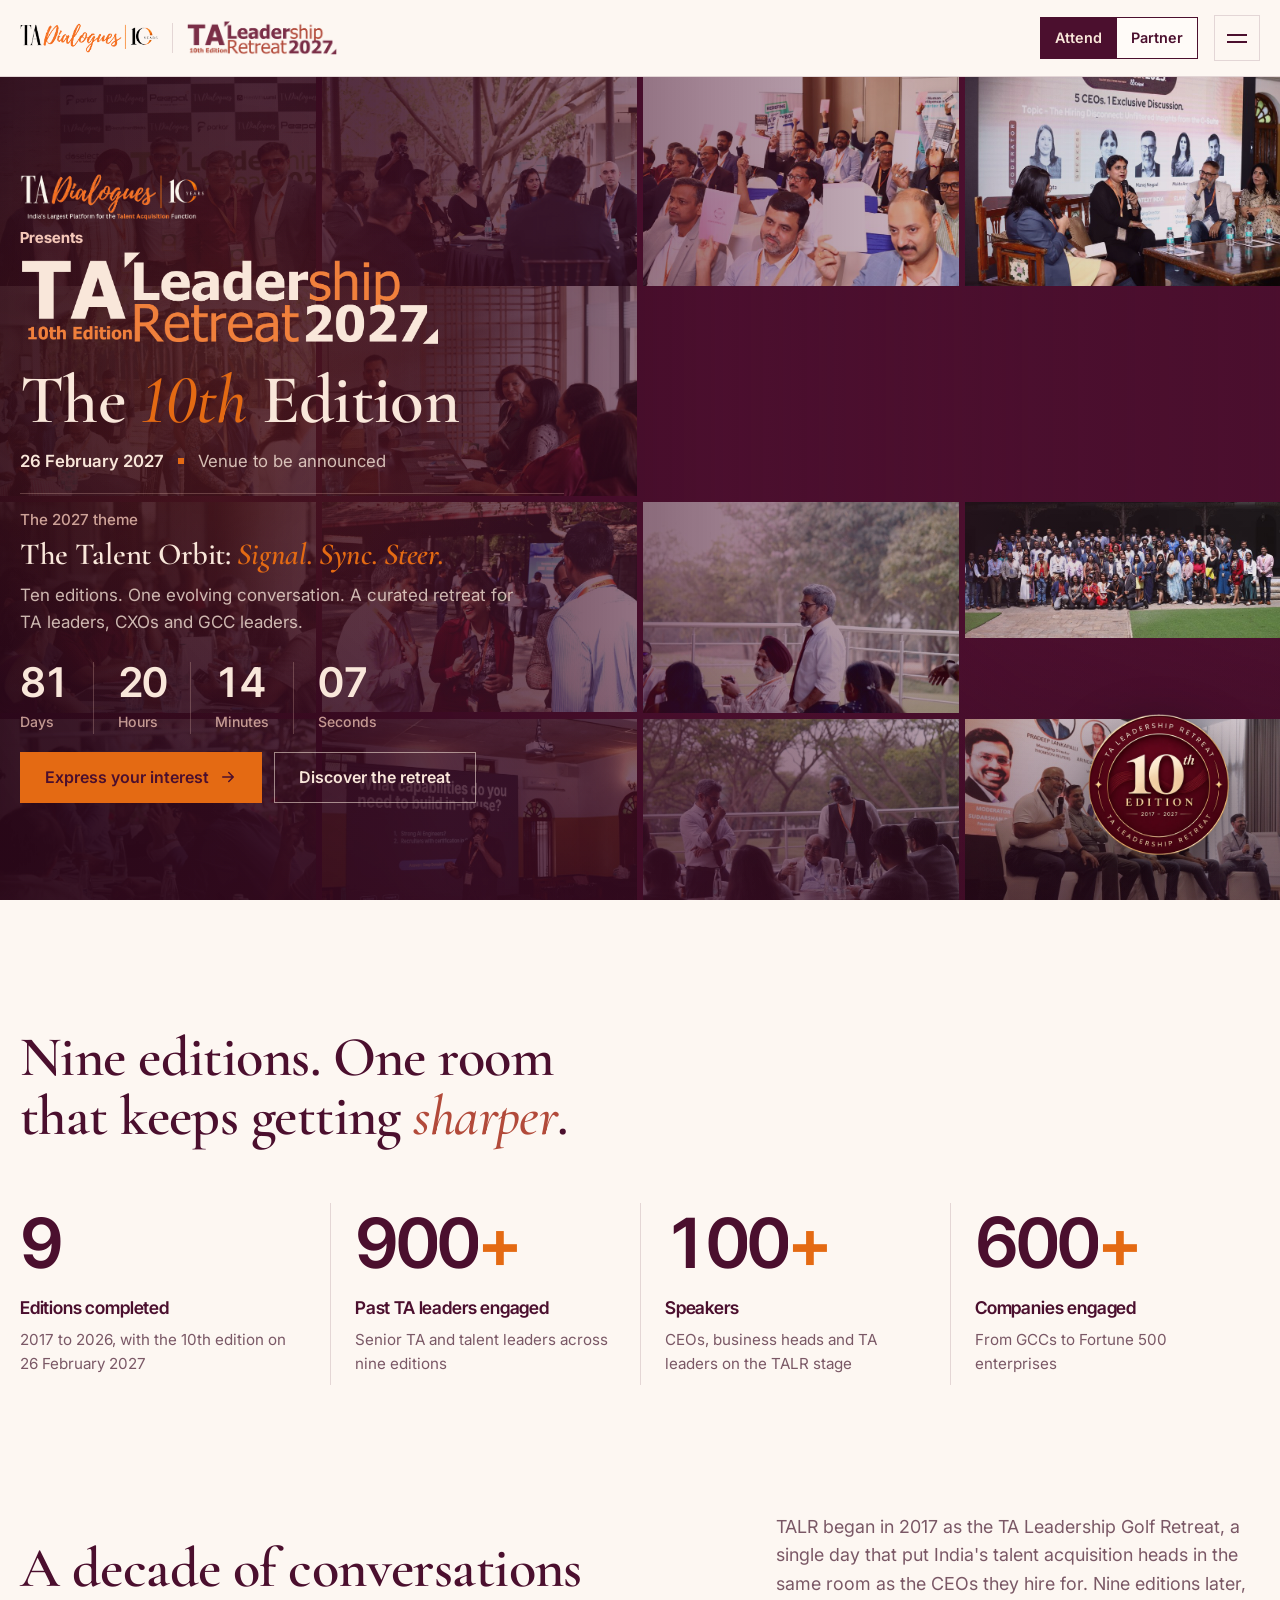
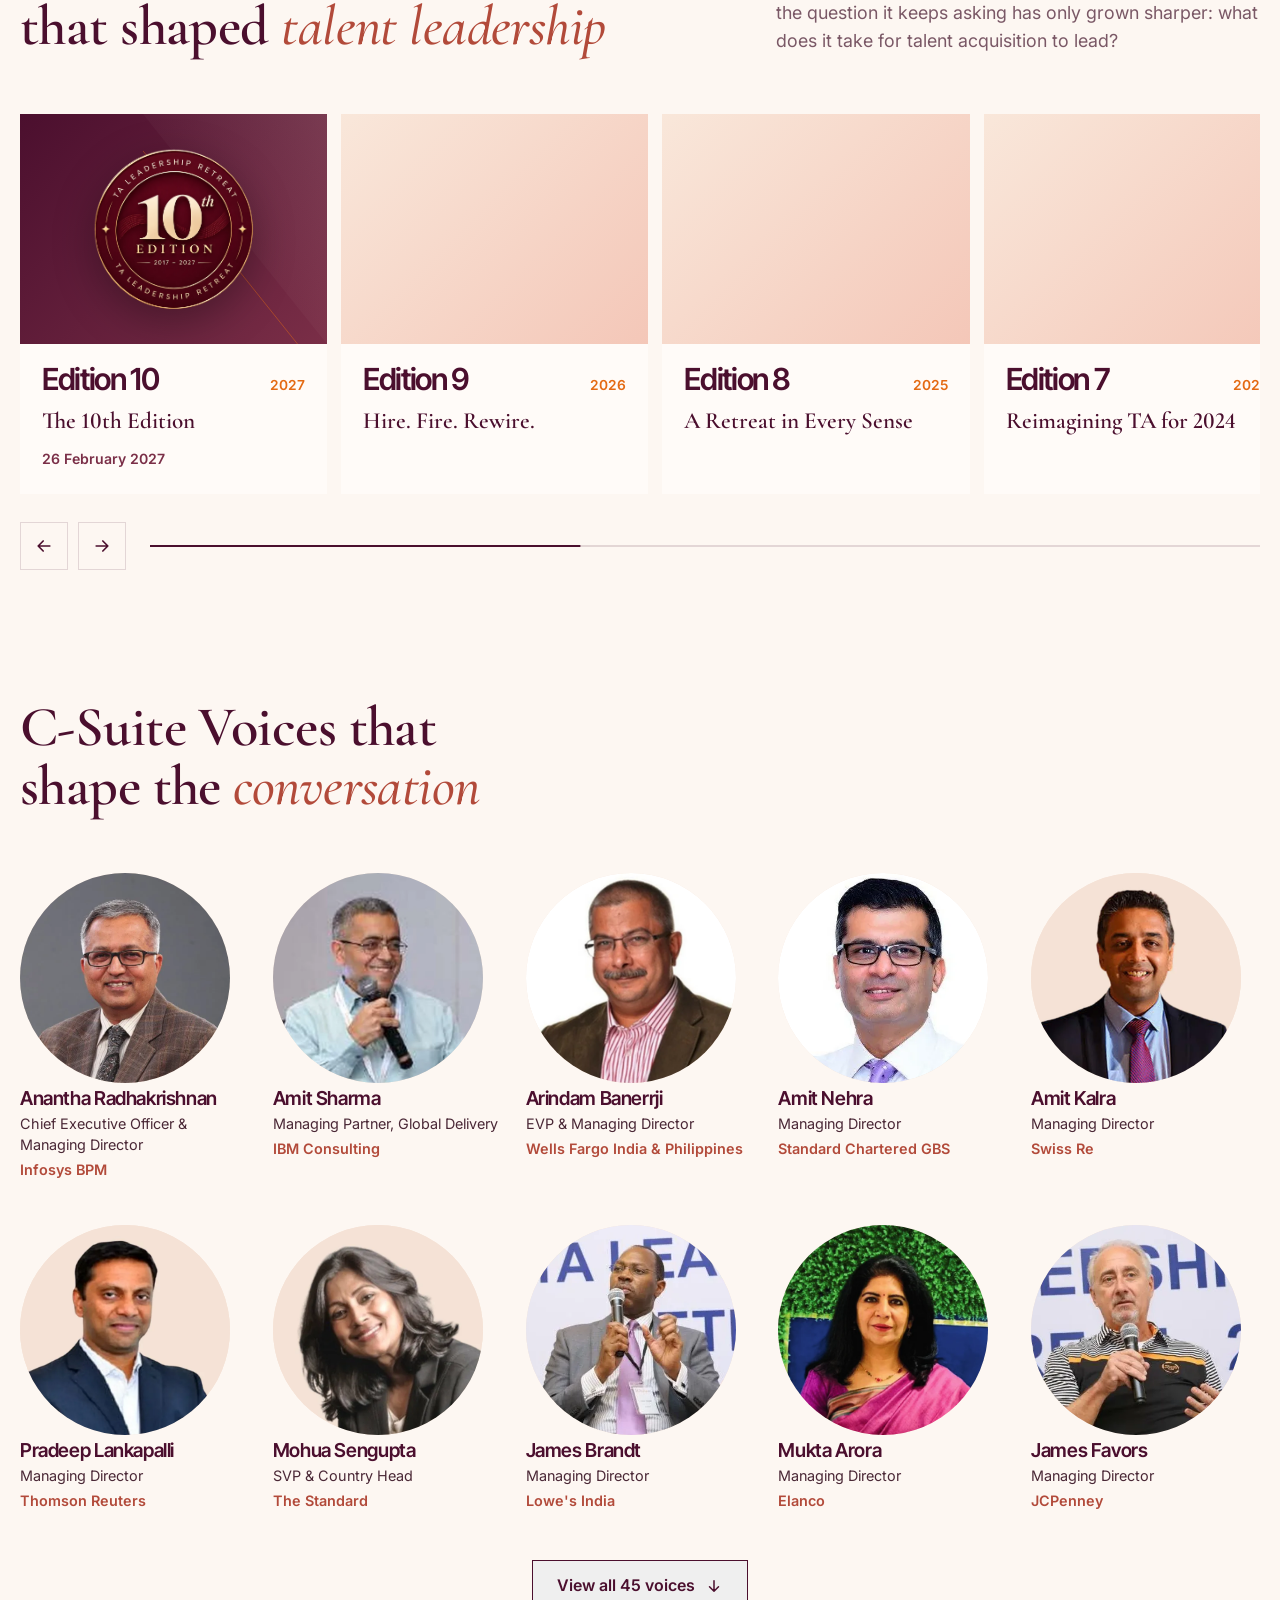
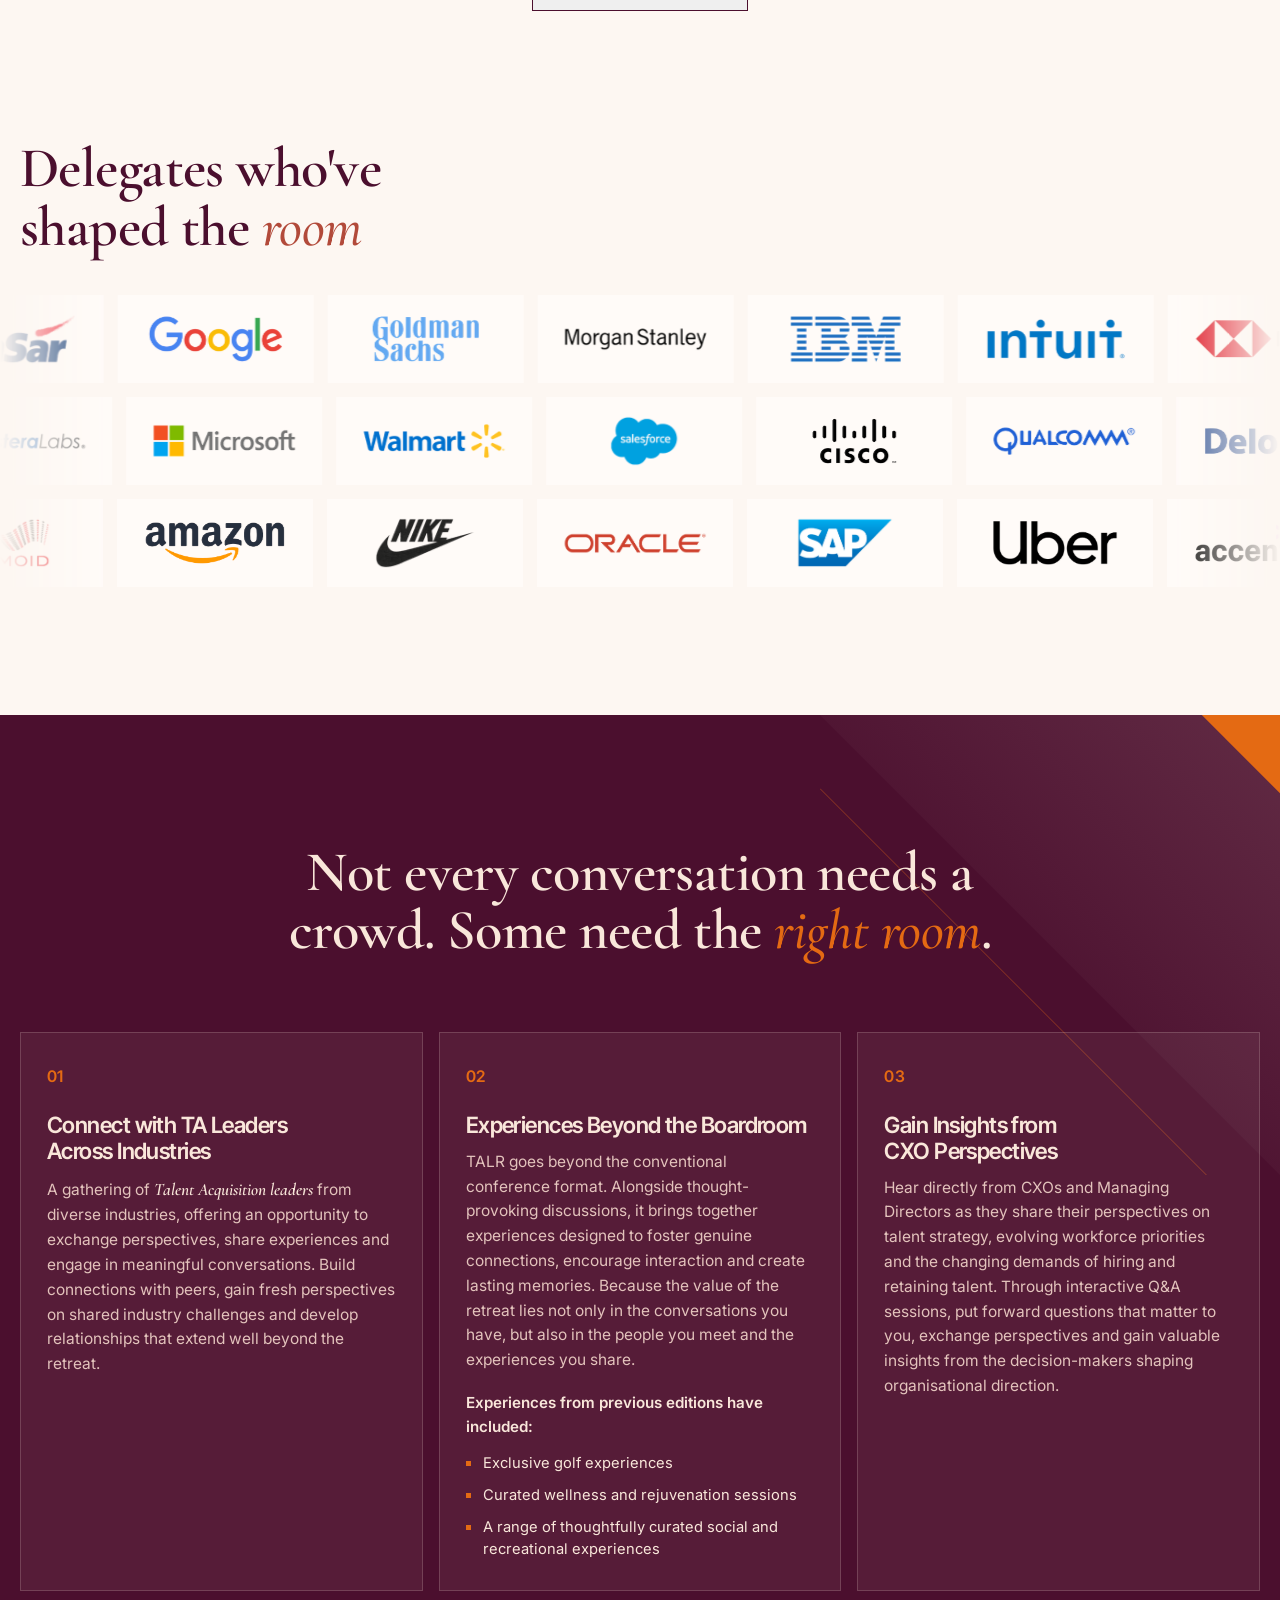
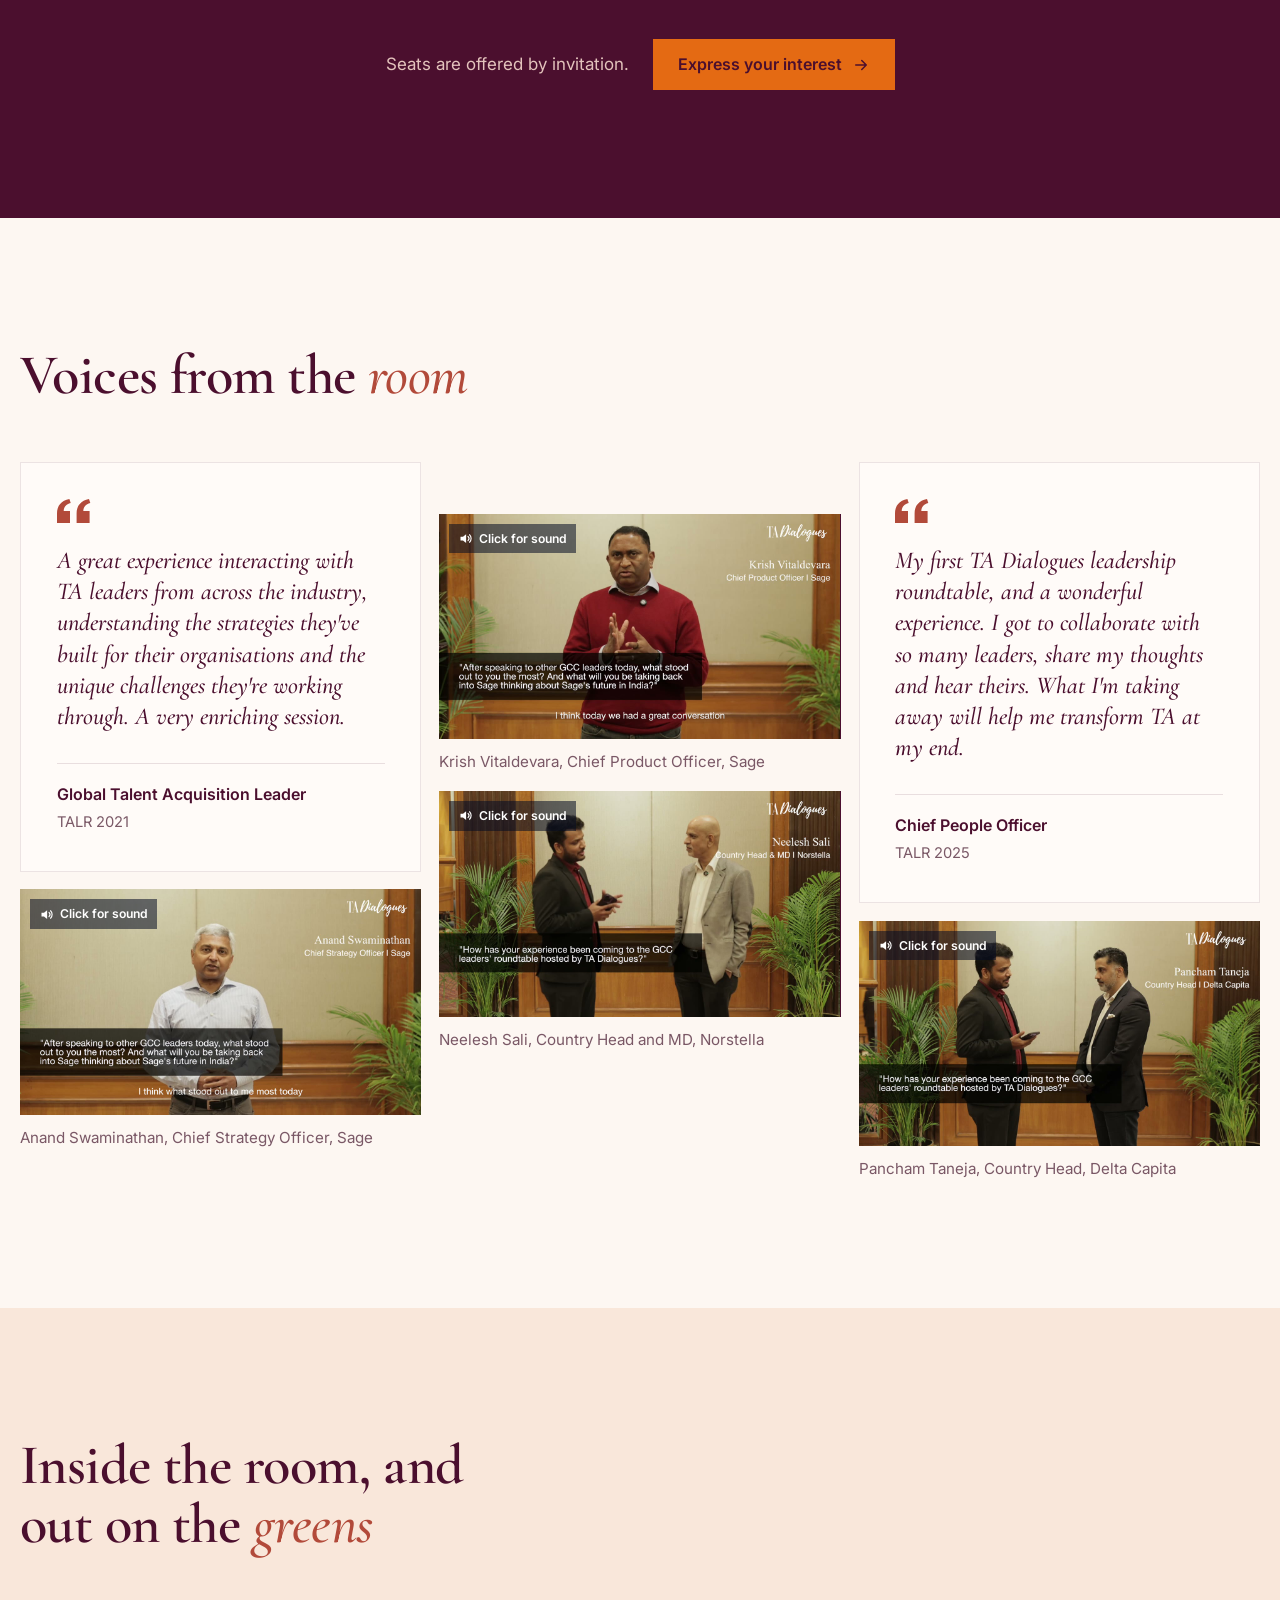
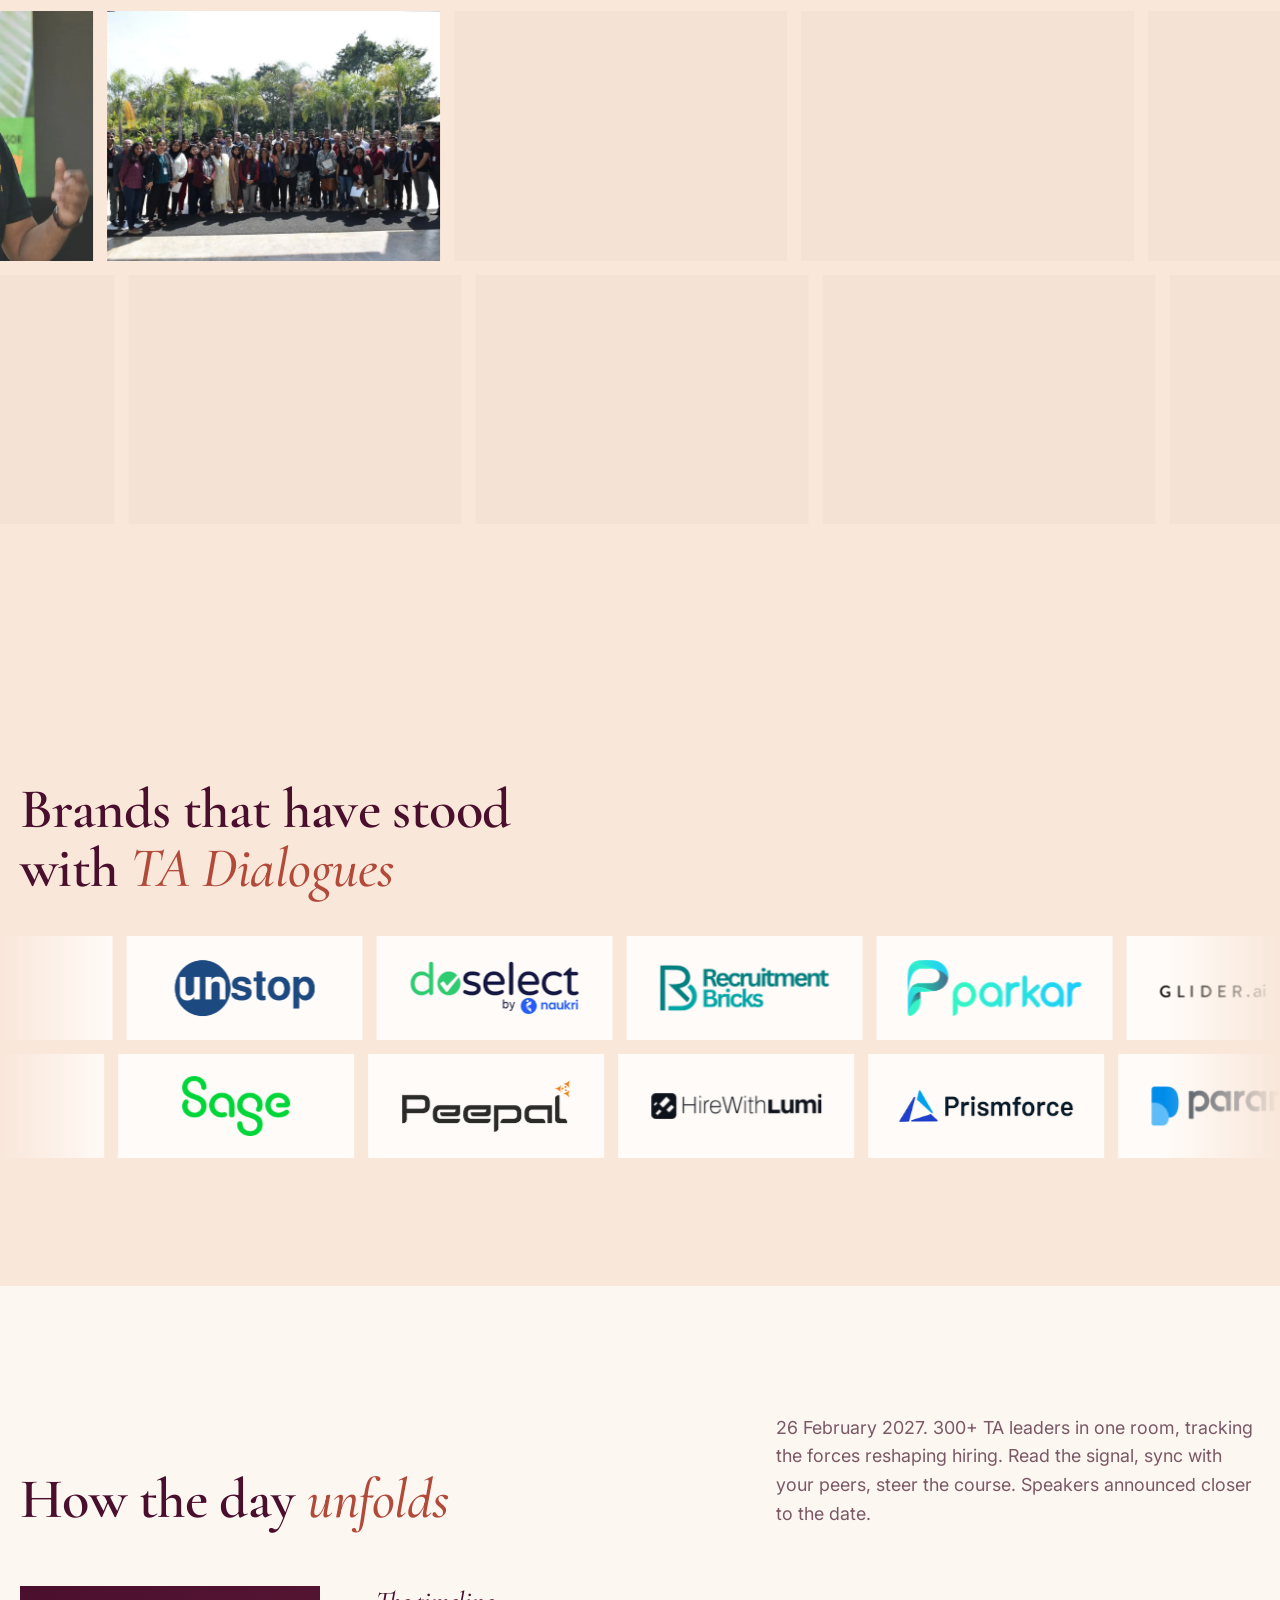
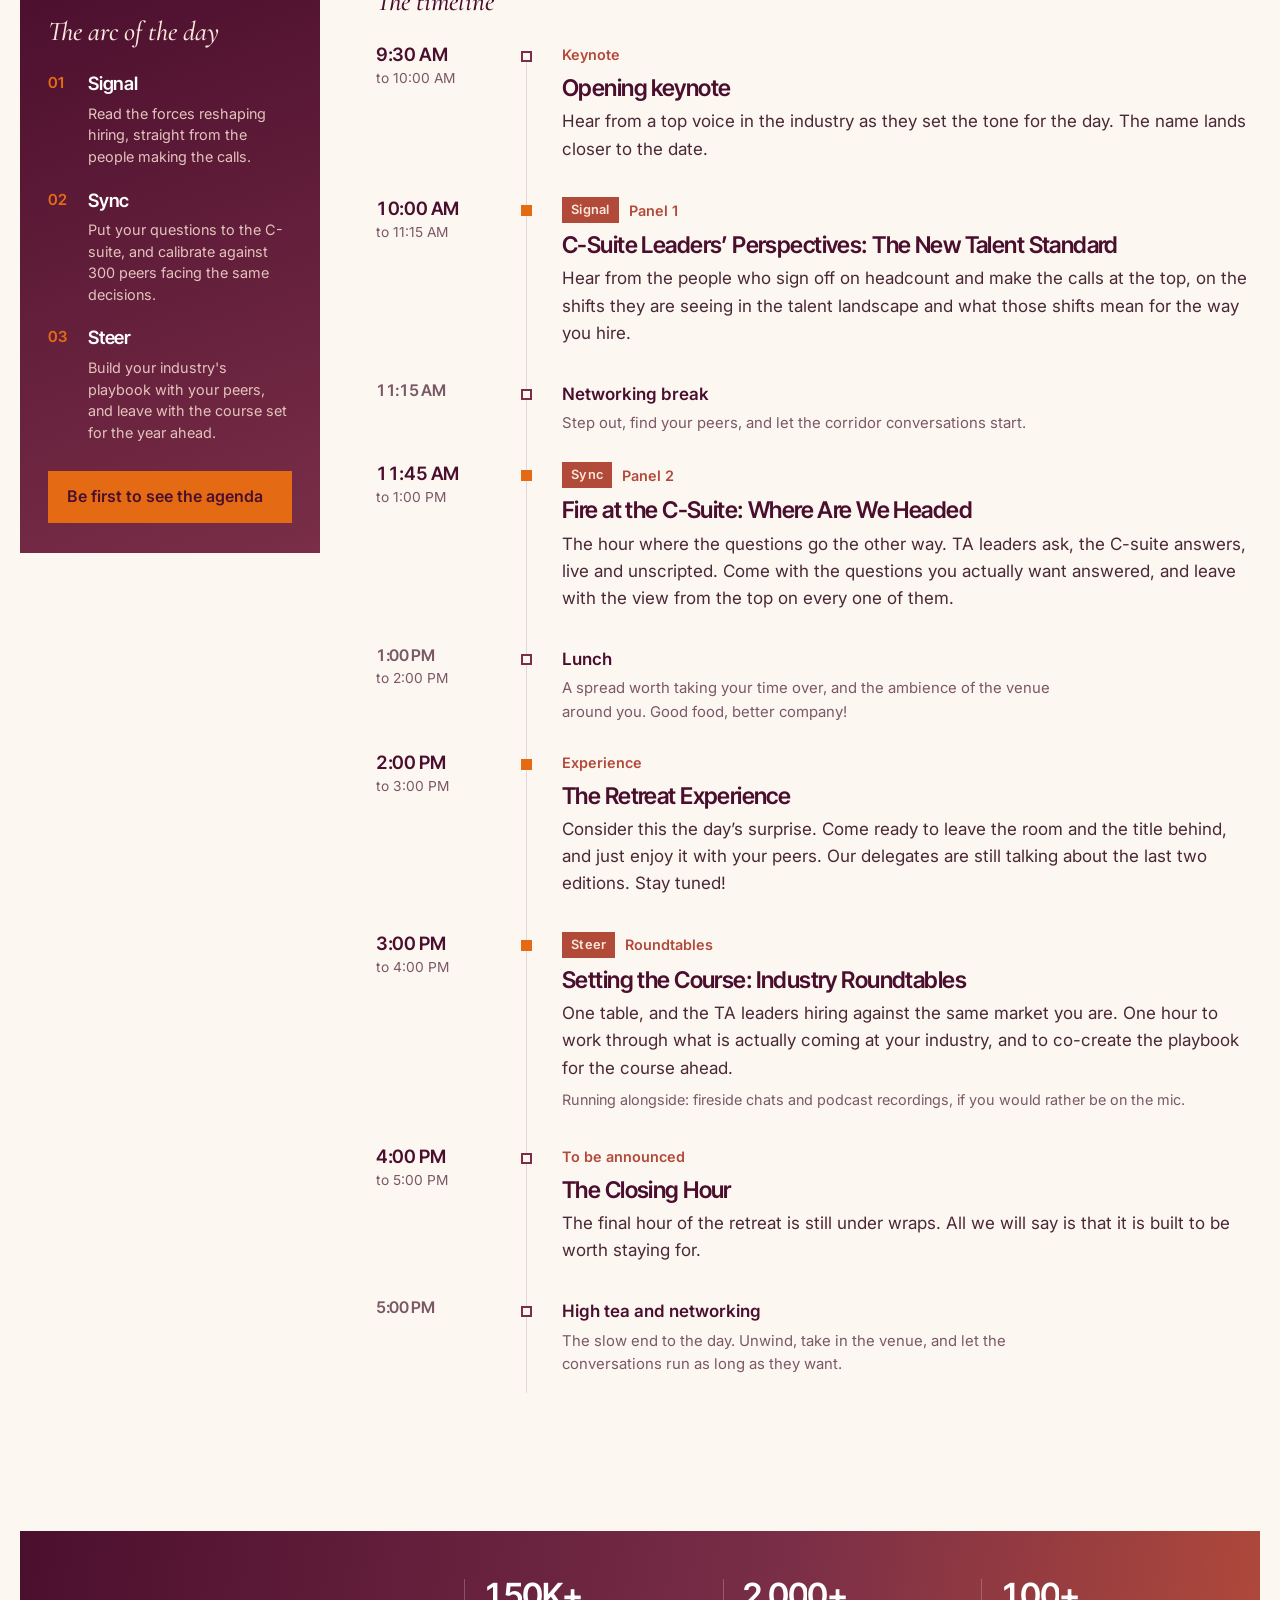
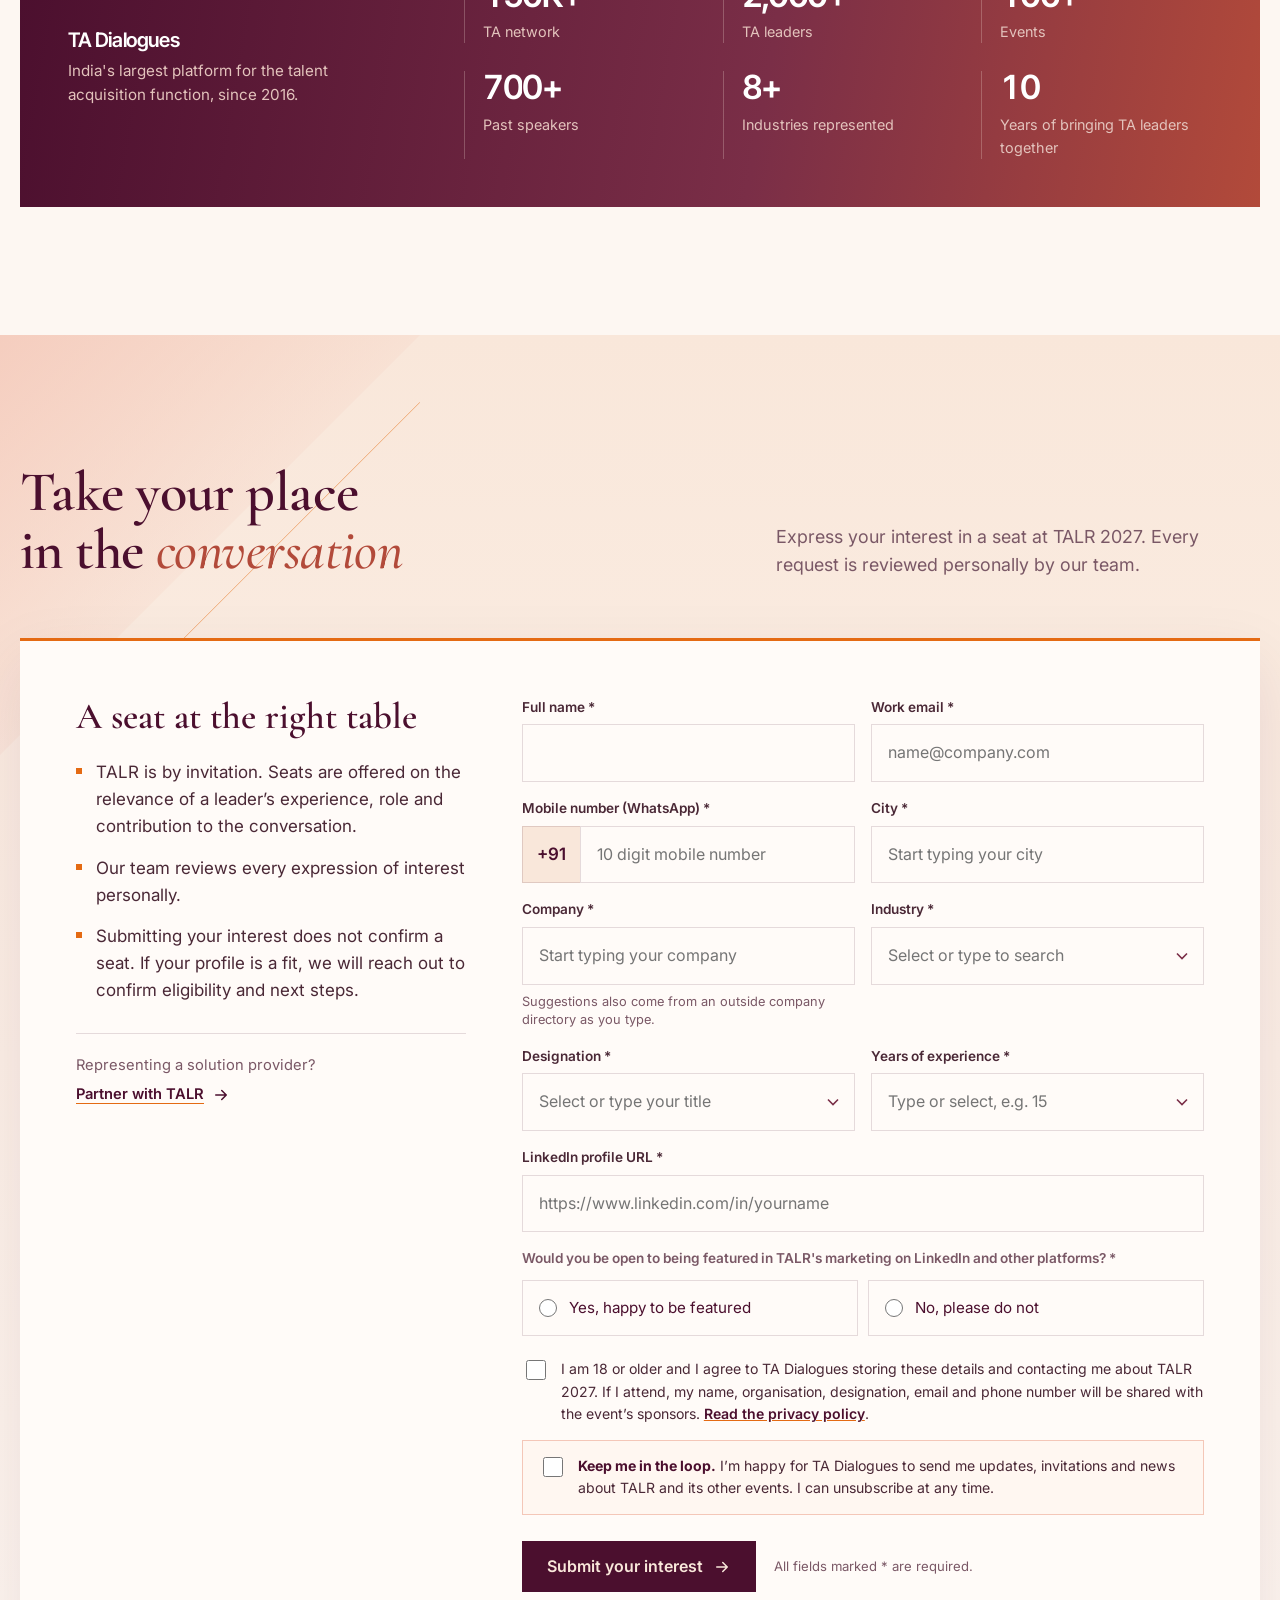
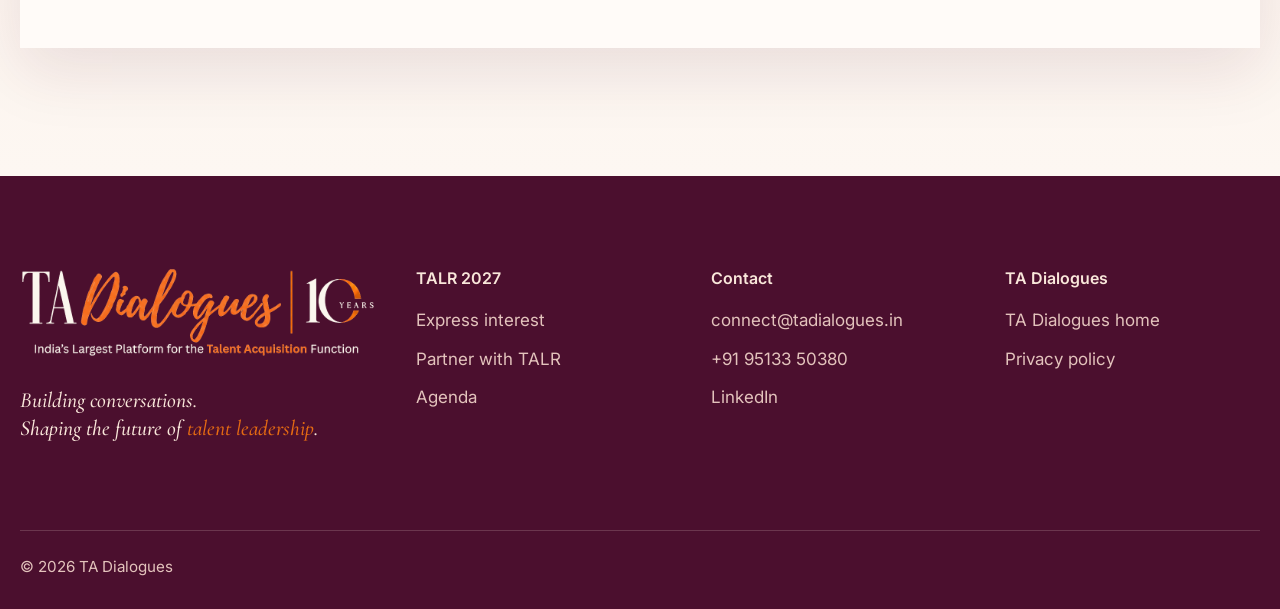
==== commit 84280af7: "Update TALR: new hero photo grid, Editions 5 to 7 Co-Authored-By: Claude Opus 5.5 <noreply@anthropic" ====
--- a/index.html
+++ b/index.html
@@ -23,8 +23,8 @@
 <link rel="preconnect" href="https://fonts.googleapis.com">
 <link rel="preconnect" href="https://fonts.gstatic.com" crossorigin>
 <link rel="stylesheet" href="https://fonts.googleapis.com/css2?family=Cormorant+Garamond:ital,wght@0,500;0,600;1,500;1,600&family=Inter+Tight:wght@400;500;600;700&family=Inter:wght@400;500;600;700&display=swap">
-<link rel="stylesheet" href="/assets/css/style.css?v=20261119a">
-<link rel="stylesheet" href="/assets/css/talr.css?v=20261119a">
+<link rel="stylesheet" href="/assets/css/style.css?v=20261120a">
+<link rel="stylesheet" href="/assets/css/talr.css?v=20261120a">
 
 <script type="application/ld+json">
 {
@@ -84,41 +84,26 @@
 
 <main id="main">
 
-  <!-- Hero -->
-  <section class="thero" id="top" aria-labelledby="t-title">
-    <span data-wedge="bl" data-tone="light" data-accent="0" style="left:0;bottom:0;width:min(30vw,380px);height:min(30vw,380px)"></span>
-    <div class="wrap thero-grid">
-      <div class="t-top">
-        <div class="lk-presents lockup-presents" role="img" aria-label="TA Dialogues presents TA Leadership Retreat 2027, 10th Edition"><img class="lk-tad" src="/assets/img/talr/brand/talr-presents-tad.webp" alt="" width="447" height="97"><span class="lk-p" aria-hidden="true">Presents</span><img class="lk-talr" src="/assets/img/talr/brand/talr-presents-lockup.webp" alt="" width="1311" height="322"></div>
+  <!-- Hero: a grid of TALR photos that turn a few at a time (as on Roundtables), plum on the left fading clear to the right -->
+  <section class="tlh" id="top" aria-labelledby="t-title">
+    <div class="tlh-grid" data-collage-flip data-max="3" data-pool="/assets/img/photos/hq/talr-2026/04-800.jpg|/assets/img/photos/hq/talr-2026/05-800.jpg|/assets/img/photos/hq/talr-2026/06-800.jpg|/assets/img/photos/hq/talr-2026/07-800.jpg|/assets/img/photos/hq/talr-2026/08-800.jpg|/assets/img/photos/hq/talr-2026/09-800.jpg|/assets/img/photos/hq/talr-2026/10-800.jpg|/assets/img/photos/hq/talr-2026/11-800.jpg|/assets/img/photos/hq/talr-2026/12-800.jpg|/assets/img/photos/hq/talr-2026/13-800.jpg|/assets/img/photos/hq/talr-2026/14-800.jpg|/assets/img/photos/hq/talr-2026/15-800.jpg|/assets/img/photos/hq/talr-2026/16-800.jpg|/assets/img/photos/hq/talr-2025/01-800.jpg|/assets/img/photos/hq/talr-2025/02-800.jpg|/assets/img/photos/hq/talr-2025/14-800.jpg|/assets/img/photos/hq/talr-2025/15-800.jpg|/assets/img/photos/hq/talr-2025/16-800.jpg|/assets/img/photos/hq/talr-2025/17-800.jpg|/assets/img/photos/hq/talr-2025/18-800.jpg|/assets/img/photos/hq/talr-2025/19-800.jpg|/assets/img/photos/hq/talr-2025/20-800.jpg|/assets/img/photos/hq/talr-2025/21-800.jpg|/assets/img/photos/hq/talr-2025/22-800.jpg|/assets/img/photos/hq/talr-2025/24-800.jpg|/assets/img/photos/hq/talr-2025/25-800.jpg|/assets/img/photos/hq/talr-2025/26-800.jpg|/assets/img/photos/hq/talr-2025/27-800.jpg|/assets/img/photos/hq/talr-2025/28-800.jpg|/assets/img/photos/hq/talr-2025/29-800.jpg|/assets/img/photos/hq/talr-2025/30-800.jpg|/assets/img/photos/hq/talr-2025/31-800.jpg|/assets/img/photos/hq/talr-2025/32-800.jpg|/assets/img/photos/hq/talr-2025/33-800.jpg|/assets/img/photos/hq/talr-2025/34-800.jpg|/assets/img/photos/hq/talr-2025/35-800.jpg|/assets/img/photos/hq/talr-2025/36-800.jpg|/assets/img/photos/hq/talr-2024/01-800.jpg|/assets/img/photos/hq/talr-2024/02-800.jpg|/assets/img/photos/hq/talr-2023/01-800.jpg|/assets/img/photos/hq/talr-2022/01-800.jpg|/assets/img/photos/hq/talr-2022/02-800.jpg|/assets/img/photos/hq/talr-2022/03-800.jpg|/assets/img/photos/hq/talr-2022/04-800.jpg|/assets/img/photos/hq/talr-2022/05-800.jpg|/assets/img/photos/hq/talr-2022/06-800.jpg|/assets/img/photos/hq/talr-2022/07-800.jpg|/assets/img/photos/hq/talr-2022/09-800.jpg|/assets/img/photos/hq/talr-2022/10-800.jpg|/assets/img/photos/hq/talr-2022/11-800.jpg|/assets/img/photos/hq/talr-2022/12-800.jpg|/assets/img/photos/hq/talr-2022/13-800.jpg|/assets/img/photos/hq/talr-2022/14-800.jpg|/assets/img/photos/hq/talr-2022/16-800.jpg|/assets/img/photos/hq/talr-2022/17-800.jpg|/assets/img/photos/hq/talr-2022/18-800.jpg|/assets/img/photos/hq/talr-2022/19-800.jpg|/assets/img/photos/hq/talr-2022/20-800.jpg|/assets/img/photos/hq/talr-2022/21-800.jpg|/assets/img/photos/hq/talr-2022/22-800.jpg|/assets/img/photos/hq/talr-2022/23-800.jpg|/assets/img/photos/hq/talr-2022/24-800.jpg" aria-hidden="true"><figure class="cf tg-1"><div class="cf-in"><div class="cf-a"><img src="/assets/img/photos/hq/talr-2026/07-800.jpg" alt="" decoding="async"></div><div class="cf-b"><img alt="" decoding="async"></div></div></figure><figure class="cf tg-2"><div class="cf-in"><div class="cf-a"><img src="/assets/img/photos/hq/talr-2025/29-800.jpg" alt="" decoding="async"></div><div class="cf-b"><img alt="" decoding="async"></div></div></figure><figure class="cf tg-3"><div class="cf-in"><div class="cf-a"><img src="/assets/img/photos/hq/talr-2026/05-800.jpg" alt="" decoding="async"></div><div class="cf-b"><img alt="" decoding="async"></div></div></figure><figure class="cf tg-4"><div class="cf-in"><div class="cf-a"><img src="/assets/img/photos/hq/talr-2025/24-800.jpg" alt="" decoding="async"></div><div class="cf-b"><img alt="" decoding="async"></div></div></figure><figure class="cf tg-5"><div class="cf-in"><div class="cf-a"><img src="/assets/img/photos/hq/talr-2026/12-800.jpg" alt="" decoding="async"></div><div class="cf-b"><img alt="" decoding="async"></div></div></figure><figure class="cf tg-6"><div class="cf-in"><div class="cf-a"><img src="/assets/img/photos/hq/talr-2025/14-800.jpg" alt="" decoding="async"></div><div class="cf-b"><img alt="" decoding="async"></div></div></figure><figure class="cf tg-7"><div class="cf-in"><div class="cf-a"><img src="/assets/img/photos/hq/talr-2026/09-800.jpg" alt="" decoding="async"></div><div class="cf-b"><img alt="" decoding="async"></div></div></figure><figure class="cf tg-8"><div class="cf-in"><div class="cf-a"><img src="/assets/img/photos/hq/talr-2025/01-800.jpg" alt="" decoding="async"></div><div class="cf-b"><img alt="" decoding="async"></div></div></figure><figure class="cf tg-9"><div class="cf-in"><div class="cf-a"><img src="/assets/img/photos/hq/talr-2026/14-800.jpg" alt="" decoding="async"></div><div class="cf-b"><img alt="" decoding="async"></div></div></figure><figure class="cf tg-10"><div class="cf-in"><div class="cf-a"><img src="/assets/img/photos/hq/talr-2025/18-800.jpg" alt="" decoding="async"></div><div class="cf-b"><img alt="" decoding="async"></div></div></figure><figure class="cf tg-11"><div class="cf-in"><div class="cf-a"><img src="/assets/img/photos/hq/talr-2026/10-800.jpg" alt="" decoding="async"></div><div class="cf-b"><img alt="" decoding="async"></div></div></figure><figure class="cf tg-12"><div class="cf-in"><div class="cf-a"><img src="/assets/img/photos/hq/talr-2022/04-800.jpg" alt="" decoding="async"></div><div class="cf-b"><img alt="" decoding="async"></div></div></figure></div>
+    <div class="tlh-veil" aria-hidden="true"></div>
+    <div class="wrap tlh-in">
+      <div class="tlh-copy">
+        <div class="tlh-lock" role="img" aria-label="TA Dialogues presents TA Leadership Retreat 2027, 10th Edition"><img class="tlh-tad" src="/assets/img/logo-on-dark.png" alt="" width="930" height="240"><span class="tlh-p" aria-hidden="true">Presents</span><img class="tlh-talr" src="/assets/img/talr/brand/talr-lockup-on-dark.png" alt="" width="1312" height="297"></div>
         <h1 id="t-title"><span class="sr-only">TALR 2027, </span>The <em>10th</em> Edition</h1>
         <p class="when"><strong>26 February 2027</strong><i aria-hidden="true"></i>Venue to be announced</p>
-        <div class="theme">
-          <p class="th-k">The 2027 theme</p>
-          <p class="th-t">The Talent Orbit: <em>Signal. Sync. Steer.</em></p>
-          <p class="th-pill"><span class="orb"><svg viewBox="0 0 24 24" fill="none" aria-hidden="true"><ellipse cx="12" cy="12" rx="9" ry="4.2" transform="rotate(-25 12 12)" stroke="currentColor" stroke-width="1.4"/><circle cx="12" cy="12" r="2.6" fill="currentColor"/><circle cx="19.6" cy="8.6" r="1.8" fill="#E46A13"/></svg></span>Forces reshaping the hiring landscape</p>
-        </div>
-        <p class="tagline">Ten editions. One evolving conversation. A future of talent leadership.</p>
-        <p class="desc">A curated retreat for TA leaders, CXOs and GCC leaders.</p>
-      </div>
-      <div class="t-bot">
-        <div class="countdown" data-countdown role="timer" aria-label="Time until TALR 2027">
+        <div class="tlh-theme"><p class="th-k">The 2027 theme</p><p class="th-t">The Talent Orbit: <em>Signal. Sync. Steer.</em></p></div>
+        <p class="tlh-tag">Ten editions. One evolving conversation. A curated retreat for TA leaders, CXOs and GCC leaders.</p>
+        <div class="tlh-act"><div class="countdown" data-countdown role="timer" aria-label="Time until TALR 2027">
           <div><b data-u="d">0</b><small>Days</small></div>
           <div><b data-u="h">00</b><small>Hours</small></div>
           <div><b data-u="m">00</b><small>Minutes</small></div>
           <div><b data-u="s">00</b><small>Seconds</small></div>
-        </div>
-        <div class="ctas">
-          <a class="btn btn-plum" href="#enquire">Express your interest
-            <svg viewBox="0 0 24 24" fill="none" stroke="currentColor" stroke-width="2" stroke-linecap="round" stroke-linejoin="round" aria-hidden="true"><path d="M5 12h14M13 6l6 6-6 6"/></svg>
-          </a>
-          <a class="btn btn-outline" href="#why">Discover the retreat</a>
-        </div>
-      </div>
-      <div class="hv">
-        <div class="hv-photo"><img src="/assets/img/talr/brand/hero.webp" alt="TA leaders together at a past TALR retreat" width="1536" height="1024" fetchpriority="high"></div>
-        <span class="seal10 hv-seal" role="img" aria-label="TA Leadership Retreat, 10th Edition, 2017 to 2027"><img class="s-base" src="/assets/img/talr/brand/seal-base.webp" alt="" width="720" height="720"><img class="s-ring" src="/assets/img/talr/brand/seal-ring.webp" alt="" width="720" height="720"></span>
-      </div>
-    </div>
+        </div><div class="ctas"><a class="btn btn-talr" href="#enquire">Express your interest <svg viewBox="0 0 24 24" fill="none" stroke="currentColor" stroke-width="2" stroke-linecap="round" stroke-linejoin="round" aria-hidden="true"><path d="M5 12h14M13 6l6 6-6 6"/></svg></a><a class="btn tlh-ghost" href="#why">Discover the retreat</a></div></div>
+      </div>
+    </div>
+    <span class="seal10 tlh-seal" role="img" aria-label="TA Leadership Retreat, 10th Edition, 2017 to 2027"><img class="s-base" src="/assets/img/talr/brand/seal-base.webp" alt="" width="720" height="720"><img class="s-ring" src="/assets/img/talr/brand/seal-ring.webp" alt="" width="720" height="720"></span>
   </section>
 
   <!-- Numbers -->
@@ -296,15 +281,15 @@
   </div>
 </footer>
 
-<script src="/assets/js/data/platform.js?v=20261119a"></script>
-<script src="/assets/js/data/logos.js?v=20261119a"></script>
-<script src="/assets/js/data/talr-2027.js?v=20261119a"></script>
-<script src="/assets/js/data/talr-speakers.js?v=20261119a"></script>
-<script src="/assets/js/data/voices.js?v=20261119a"></script>
-<script src="/assets/js/talr.js?v=20261119a"></script>
-<script src="/assets/js/script.js?v=20261119a"></script>
-<script src="/assets/js/data/form-data.js?v=20261119a"></script>
-<script src="/assets/js/data/form-overrides.js?v=20261119a"></script>
-<script src="/assets/js/talr-forms.js?v=20261119a"></script>
+<script src="/assets/js/data/platform.js?v=20261120a"></script>
+<script src="/assets/js/data/logos.js?v=20261120a"></script>
+<script src="/assets/js/data/talr-2027.js?v=20261120a"></script>
+<script src="/assets/js/data/talr-speakers.js?v=20261120a"></script>
+<script src="/assets/js/data/voices.js?v=20261120a"></script>
+<script src="/assets/js/talr.js?v=20261120a"></script>
+<script src="/assets/js/script.js?v=20261120a"></script>
+<script src="/assets/js/data/form-data.js?v=20261120a"></script>
+<script src="/assets/js/data/form-overrides.js?v=20261120a"></script>
+<script src="/assets/js/talr-forms.js?v=20261120a"></script>
 </body>
 </html>
--- a/assets/css/style.css
+++ b/assets/css/style.css
@@ -1028,3 +1028,17 @@
   .ms .nav-cta .btn { padding-inline: 14px; }
   .ms .brand img { height: 30px; }
 }
+
+/* Footer: the light logo shows only on a dark footer */
+.sf-logo .sf-d { display: none; }
+/* A dark footer (<body data-footer="dark">, About us): it carries on from the midnight section above it */
+[data-footer="dark"] .sfoot { margin-top: 0; background: var(--midnight); border-top: 1px solid rgba(191, 212, 255, .18); color: var(--on-dark-soft); }
+[data-footer="dark"] .sf-logo .sf-l { display: none; }
+[data-footer="dark"] .sf-logo .sf-d { display: block; }
+[data-footer="dark"] .sf-top, [data-footer="dark"] .sf-bottom { border-color: rgba(191, 212, 255, .18); }
+[data-footer="dark"] .sf-col h3, [data-footer="dark"] .sf-col h3 a { color: #FFFFFF; }
+[data-footer="dark"] .sf-col a, [data-footer="dark"] .sf-col address { color: rgba(225, 233, 255, .78); }
+[data-footer="dark"] .sf-col address span, [data-footer="dark"] .sf-bottom, [data-footer="dark"] .sf-legal a { color: rgba(190, 205, 240, .62); }
+[data-footer="dark"] .sf-col a:hover, [data-footer="dark"] .sf-legal a:hover { color: var(--sky); }
+[data-footer="dark"] .sf-li, [data-footer="dark"] .sf-ico, [data-footer="dark"] .sf-up { background: rgba(255, 255, 255, .08); color: #FFFFFF; box-shadow: inset 0 0 0 1px rgba(191, 212, 255, .28); }
+[data-footer="dark"] .sf-li:hover, [data-footer="dark"] .sf-ico:hover, [data-footer="dark"] .sf-up:hover { background: #FFFFFF; color: var(--midnight); }
--- a/assets/css/talr.css
+++ b/assets/css/talr.css
@@ -991,3 +991,129 @@
   .tnav .nav-tad img { height: 24px; }
   .tnav .brand img { height: 30px; }
 }
+
+/* ===== 20 Nov: the hero, full width. A wall of TALR photos in plum; the lockup, theme, date, countdown and buttons on
+   the left; the day's agenda in a panel on the right with the seal on its corner. Same idea as TA Tech and Roundtables ===== */
+.tlh { position: relative; display: flex; min-height: clamp(660px, calc(100svh - env(safe-area-inset-top, 0px)), 1080px); padding-top: calc(env(safe-area-inset-top, 0px) + var(--nav-h)); overflow: hidden; background: var(--plum); color: var(--champ); }
+.tlh-wall { position: absolute; inset: var(--nav-h) 0 0; display: grid; grid-template-columns: repeat(4, 1fr); grid-template-rows: repeat(3, 1fr); gap: 5px; }
+.tlh-wall .cf { margin: 0; }
+.tlh-wall .cf-a, .tlh-wall .cf-b { background: var(--wine); }
+.tlh-wall img { filter: saturate(.85) contrast(1.05); }
+.tlh-veil { position: absolute; inset: 0; pointer-events: none;
+  background: linear-gradient(95deg, rgba(42, 8, 25, .97) 0%, rgba(58, 10, 34, .92) 38%, rgba(75, 15, 46, .62) 66%, rgba(75, 15, 46, .48) 100%),
+              linear-gradient(0deg, rgba(42, 8, 25, .7), rgba(42, 8, 25, 0) 40%); }
+.tlh-veil::after { content: ""; position: absolute; inset: 0; background: radial-gradient(ellipse 50% 60% at 18% 40%, rgba(228, 106, 19, .16), transparent 70%); }
+.tlh-in { position: relative; z-index: 2; display: grid; grid-template-columns: minmax(0, 1.15fr) minmax(0, .85fr); gap: clamp(28px, 5vw, 88px); align-items: center; width: 100%; padding-block: clamp(32px, 5svh, 72px); }
+.tlh-lock { display: flex; flex-direction: column; align-items: flex-start; width: min(440px, 100%); container-type: inline-size; }
+.tlh-tad { width: 44cqw; height: auto; }
+.tlh-p { margin: 2.2cqw 0 1.4cqw; font-family: var(--display); font-weight: 700; font-size: 3.6cqw; line-height: 1; color: var(--blush); }
+.tlh-talr { width: 100%; height: auto; }
+.tlh h1 { margin-top: clamp(22px, 3.4svh, 40px); font-family: var(--serif); font-weight: 600; font-size: clamp(3rem, min(6vw, 9.6svh), 6.4rem); line-height: .95; letter-spacing: -0.01em; color: var(--champ); max-width: 14ch; }
+.tlh h1 em { font-style: italic; color: var(--orange); }
+.tlh .when { margin-top: 18px; color: rgba(249, 231, 218, .8); }
+.tlh .when strong { color: var(--champ); }
+.tlh-theme { margin-top: clamp(18px, 2.6svh, 28px); padding-top: clamp(14px, 2svh, 20px); border-top: 1px solid rgba(244, 199, 184, .25); max-width: 34rem; }
+.tlh .th-k { color: rgba(244, 199, 184, .8); }
+.tlh .th-t { color: var(--champ); font-size: clamp(1.6rem, 2.6vw, 2.3rem); }
+.tlh .th-t em { color: var(--orange); }
+.tlh-tag { margin: 12px 0 0; max-width: 46ch; color: rgba(249, 231, 218, .78); line-height: 1.55; }
+.tlh .countdown { margin-top: clamp(20px, 3svh, 32px); }
+.tlh .countdown div { border-left-color: rgba(244, 199, 184, .25); }
+.tlh .countdown b { color: var(--champ); }
+.tlh .countdown small { color: rgba(244, 199, 184, .75); }
+.tlh .ctas { display: flex; flex-wrap: wrap; gap: 12px; margin-top: clamp(22px, 3.4svh, 36px); }
+.tlh-ghost { background: transparent; color: var(--champ); border: 1px solid rgba(249, 231, 218, .55); }
+.tlh-ghost:hover { background: rgba(249, 231, 218, .1); border-color: var(--champ); color: var(--champ); }
+.tlh-day { position: relative; padding: clamp(22px, 2.6vw, 34px); background: rgba(42, 8, 25, .62); border: 1px solid rgba(244, 199, 184, .24); backdrop-filter: blur(10px); -webkit-backdrop-filter: blur(10px); box-shadow: 0 40px 80px -40px rgba(0, 0, 0, .6); }
+.tlh-seal { position: absolute; top: -46px; right: -30px; width: clamp(96px, 9vw, 132px); filter: drop-shadow(0 14px 22px rgba(0, 0, 0, .45)); }
+.tlh-day-h { display: flex; align-items: baseline; justify-content: space-between; gap: 12px; padding-right: 64px; }
+.tlh-day h2 { font-family: var(--serif); font-weight: 600; font-size: clamp(1.8rem, 2.4vw, 2.3rem); color: var(--champ); }
+.tlh-day h2 em { font-style: italic; color: var(--orange); }
+.tlh-arc { display: flex; gap: 6px; margin: 0; }
+.tlh-arc span { padding: 3px 8px; border: 1px solid rgba(244, 199, 184, .35); font-size: .78rem; font-weight: 600; color: var(--blush); }
+.tlh-ag { list-style: none; margin: 16px 0 0; padding: 0; border-top: 1px solid rgba(244, 199, 184, .22); }
+.tlh-ag li { display: grid; grid-template-columns: 52px minmax(0, 1fr) auto; gap: 12px; align-items: baseline; padding: 9px 0; border-bottom: 1px solid rgba(244, 199, 184, .14); font-size: .95rem; line-height: 1.35; }
+.tlh-ag b { font-variant-numeric: tabular-nums; font-weight: 600; color: var(--orange); }
+.tlh-ag span { color: var(--champ); }
+.tlh-ag .k-break span { color: rgba(249, 231, 218, .62); }
+.tlh-ag .k-panel span { font-weight: 600; }
+.tlh-ag i { font-style: italic; font-family: var(--serif); font-size: 1.02rem; color: var(--blush); }
+.tlh-more { display: inline-flex; align-items: center; gap: 8px; margin-top: 16px; font-weight: 600; color: var(--champ); text-decoration: none; }
+.tlh-more svg { width: 18px; height: 18px; transition: transform .35s var(--ease-out); }
+.tlh-more:hover { color: var(--orange); }
+.tlh-more:hover svg { transform: translateX(4px); }
+@media (max-width: 980px) {
+  .tlh { min-height: 0; }
+  .tlh-in { grid-template-columns: 1fr; padding-block: 28px 40px; }
+  .tlh-wall { grid-template-columns: repeat(3, 1fr); grid-template-rows: repeat(4, 1fr); }
+  .tlh-veil { background: linear-gradient(180deg, rgba(42, 8, 25, .8), rgba(42, 8, 25, .93) 40%, rgba(42, 8, 25, .97)); }
+  .tlh-seal { top: -40px; right: 10px; width: 92px; }
+  .tlh h1 { font-size: clamp(2.6rem, 11vw, 3.6rem); }
+}
+@media (max-width: 560px) {
+  .tlh-ag li { grid-template-columns: 44px minmax(0, 1fr); }
+  .tlh-ag i { display: none; }
+  .tlh-day-h { flex-direction: column; padding-right: 72px; }
+}
+/* The partner hero headline is a sentence, not a title: smaller so the buttons stay above the fold */
+.tlh #p-title { font-size: clamp(2.3rem, min(4.2vw, 7svh), 4.3rem); line-height: 1; max-width: 17ch; }
+@media (max-width: 980px) { .tlh #p-title { font-size: clamp(2.1rem, 8.6vw, 2.9rem); } }
+
+/* ===== 20 Nov, revised: no agenda in the hero; photos clearer (dark plum on the left, lighter to the right);
+   everything fits one screen; photos cross-fade instead of turning over (smoother on big, tinted photos) ===== */
+.tlh { height: calc(100svh - env(safe-area-inset-top, 0px)); min-height: 560px; max-height: 1100px; }
+.tlh-wall img { filter: none; }
+.tlh-veil { background: linear-gradient(90deg, rgba(42, 8, 25, .93) 0%, rgba(55, 10, 32, .84) 30%, rgba(75, 15, 46, .5) 56%, rgba(75, 15, 46, .2) 80%, rgba(75, 15, 46, .08) 100%),
+                         linear-gradient(0deg, rgba(42, 8, 25, .45), rgba(42, 8, 25, 0) 30%); }
+.tlh-veil::after { background: radial-gradient(ellipse 40% 55% at 16% 45%, rgba(228, 106, 19, .12), transparent 70%); }
+/* Cross-fade: both faces sit flat; the turned class fades the back face in */
+.tlh-wall .cf { perspective: none; }
+.tlh-wall .cf-in { transform: none !important; transition: none; }
+.tlh-wall .cf-a, .tlh-wall .cf-b { transform: none; -webkit-backface-visibility: visible; backface-visibility: visible; transition: opacity 1.4s var(--ease); will-change: opacity; }
+.tlh-wall .cf-b { opacity: 0; }
+.tlh-wall .cf.turned .cf-a { opacity: 0; }
+.tlh-wall .cf.turned .cf-b { opacity: 1; }
+.tlh-in { grid-template-columns: minmax(0, 1fr); align-items: center; height: 100%; padding-block: clamp(14px, 3svh, 48px); }
+.tlh-copy { max-width: min(720px, 56vw); }
+.tlh-lock { width: min(420px, 38svh * 1.4, 100%); }
+.tlh h1 { margin-top: clamp(10px, 2.4svh, 34px); font-size: clamp(2.3rem, min(5.4vw, 8.4svh), 6rem); }
+.tlh #p-title { font-size: clamp(2rem, min(4vw, 6.2svh), 4.2rem); }
+.tlh .when { margin-top: clamp(8px, 1.6svh, 18px); }
+.tlh-theme { margin-top: clamp(10px, 2svh, 26px); padding-top: clamp(8px, 1.6svh, 18px); }
+.tlh .th-t { font-size: clamp(1.35rem, min(2.4vw, 4.2svh), 2.3rem); }
+.tlh-tag { margin-top: clamp(6px, 1.2svh, 12px); }
+.tlh-act { display: flex; flex-wrap: wrap; align-items: flex-end; gap: clamp(14px, 2svh, 24px) clamp(24px, 3vw, 44px); margin-top: clamp(14px, 3svh, 36px); }
+.tlh-act .countdown { margin: 0; }
+.tlh-act .ctas { margin: 0; }
+.tlh .countdown b { font-size: clamp(1.8rem, min(3.2vw, 5.6svh), 3.2rem); }
+.tlh-seal { position: absolute; top: auto; right: clamp(20px, 4vw, 64px); bottom: clamp(20px, 5svh, 56px); z-index: 2; width: clamp(110px, min(11vw, 20svh), 170px); filter: drop-shadow(0 16px 26px rgba(0, 0, 0, .45)); }
+@media (max-height: 720px) and (min-width: 981px) { .tlh-tag { display: none; } }
+@media (max-width: 980px) {
+  .tlh { height: auto; min-height: 0; max-height: none; }
+  .tlh-copy { max-width: none; }
+  .tlh-veil { background: linear-gradient(180deg, rgba(42, 8, 25, .62), rgba(42, 8, 25, .86) 45%, rgba(42, 8, 25, .94)); }
+  .tlh-seal { right: 16px; top: calc(var(--nav-h) + 14px); bottom: auto; width: 84px; }
+  .tlh-act { flex-direction: column; align-items: flex-start; }
+}
+/* Cross-fade without a dip: the incoming photo fades in on top; the outgoing one stays solid underneath */
+.tlh-wall .cf-a, .tlh-wall .cf-b { opacity: 1 !important; transition: none; z-index: 1; }
+.tlh-wall .cf:not(.turned) .cf-a, .tlh-wall .cf.turned .cf-b { z-index: 2; animation: tlhIn 1.3s var(--ease) both; }
+@keyframes tlhIn { from { opacity: 0; } to { opacity: 1; } }
+@media (prefers-reduced-motion: reduce) { .tlh-wall .cf-a, .tlh-wall .cf-b { animation: none !important; } }
+/* One photo at a time, full bleed: the incoming photo fades in on top with a slow zoom */
+.tlh-show { position: absolute; inset: var(--nav-h) 0 0; overflow: hidden; background: var(--plum); }
+.tlh-s { position: absolute; inset: 0; width: 100%; height: 100%; object-fit: cover; object-position: 62% 40%; opacity: 0; z-index: 1; transform: scale(1.02); transition: opacity 1.6s var(--ease); }
+.tlh-s.is-top { z-index: 2; }
+.tlh-s.is-on { opacity: 1; animation: tlhZoom 9s cubic-bezier(.2, .6, .3, 1) both; }
+@keyframes tlhZoom { from { transform: scale(1.02); } to { transform: scale(1.12); } }
+@media (prefers-reduced-motion: reduce) { .tlh-s.is-on { animation: none; } }
+@media (max-width: 980px) { .tlh-s { object-position: 50% 40%; } }
+.tlh-show { z-index: 0; }
+.tlh-veil { z-index: 1; }
+/* The photo grid, same build as the Roundtables header (4 x 3, tiles turn over); plain .cf behaviour, no overrides */
+.tlh-grid { position: absolute; inset: var(--nav-h) 0 0; z-index: 0; display: grid; grid-template-columns: repeat(4, 1fr); grid-template-rows: repeat(3, 1fr); gap: 6px; background: var(--plum); }
+.tlh-grid .cf { margin: 0; }
+.tlh-grid .cf-a, .tlh-grid .cf-b { background: var(--wine); }
+@media (max-width: 980px) {
+  .tlh-grid { grid-template-columns: repeat(3, 1fr); grid-template-rows: repeat(4, 1fr); }
+}
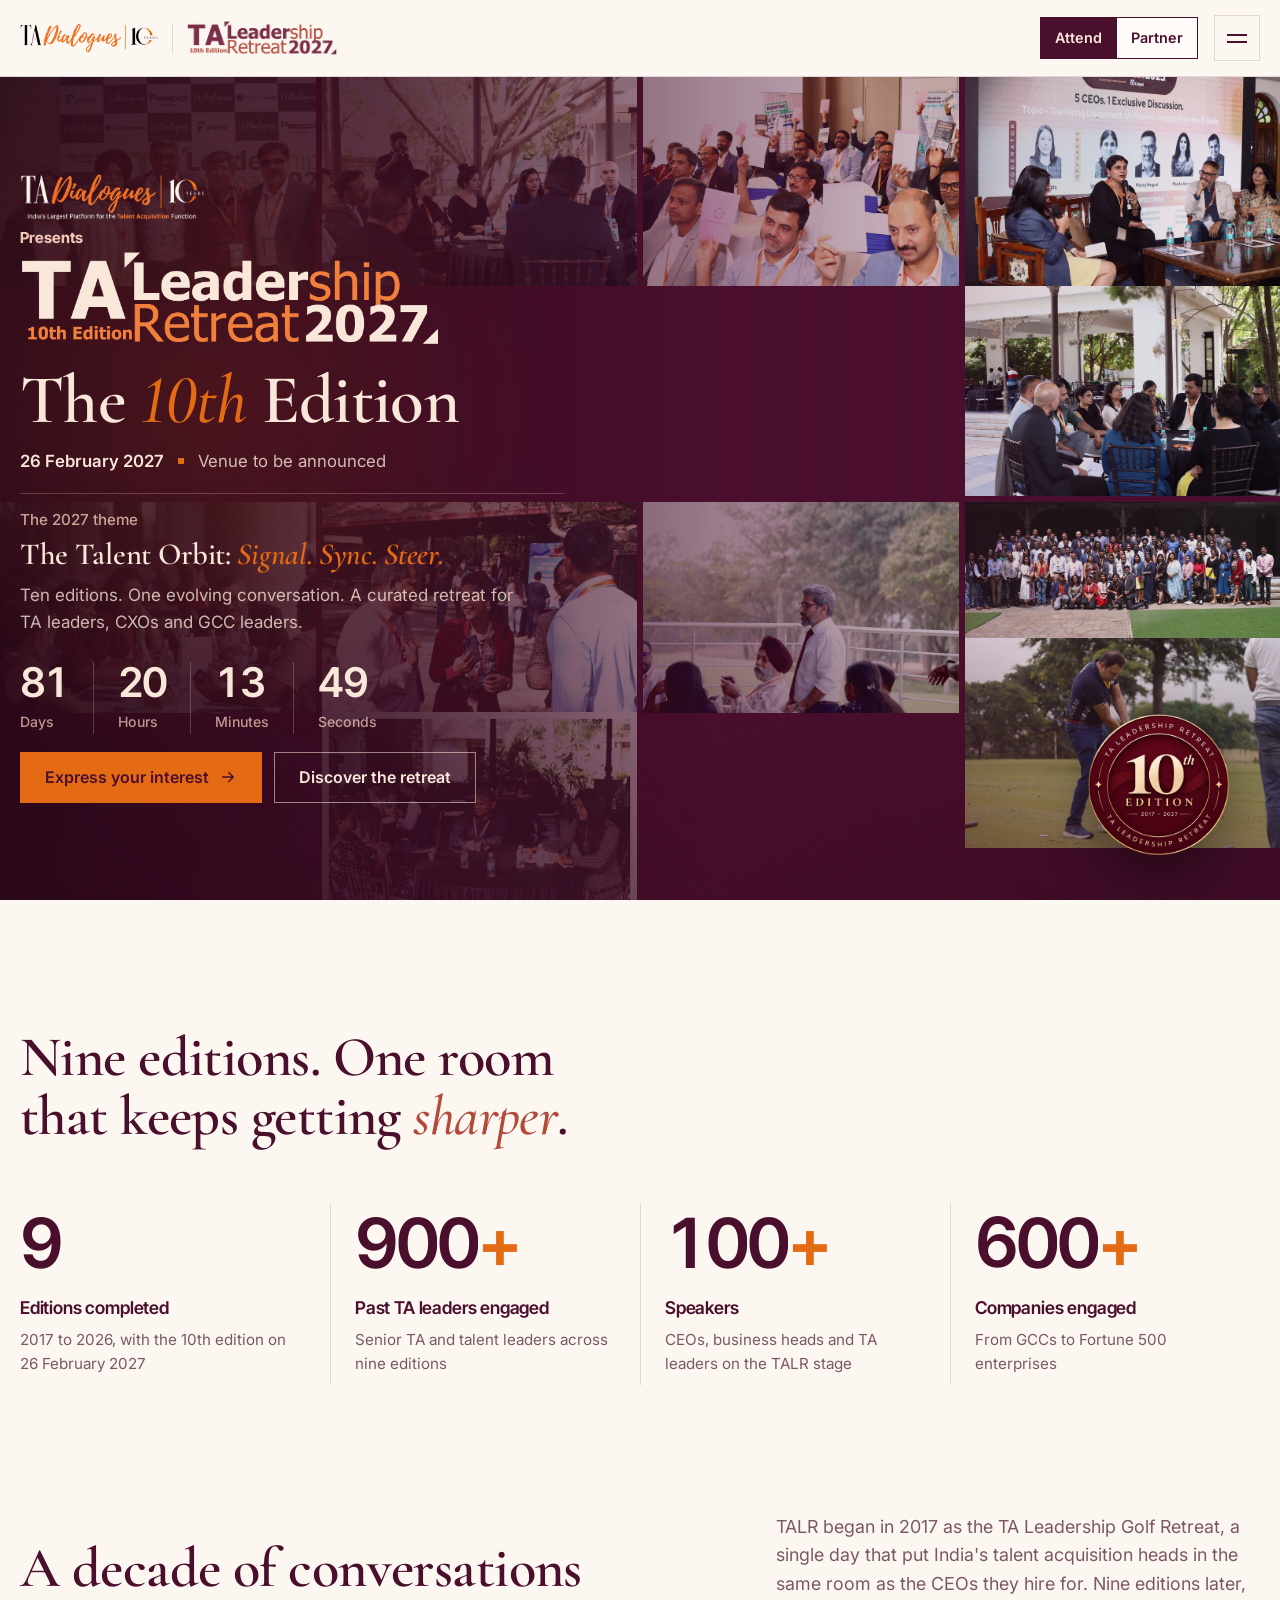
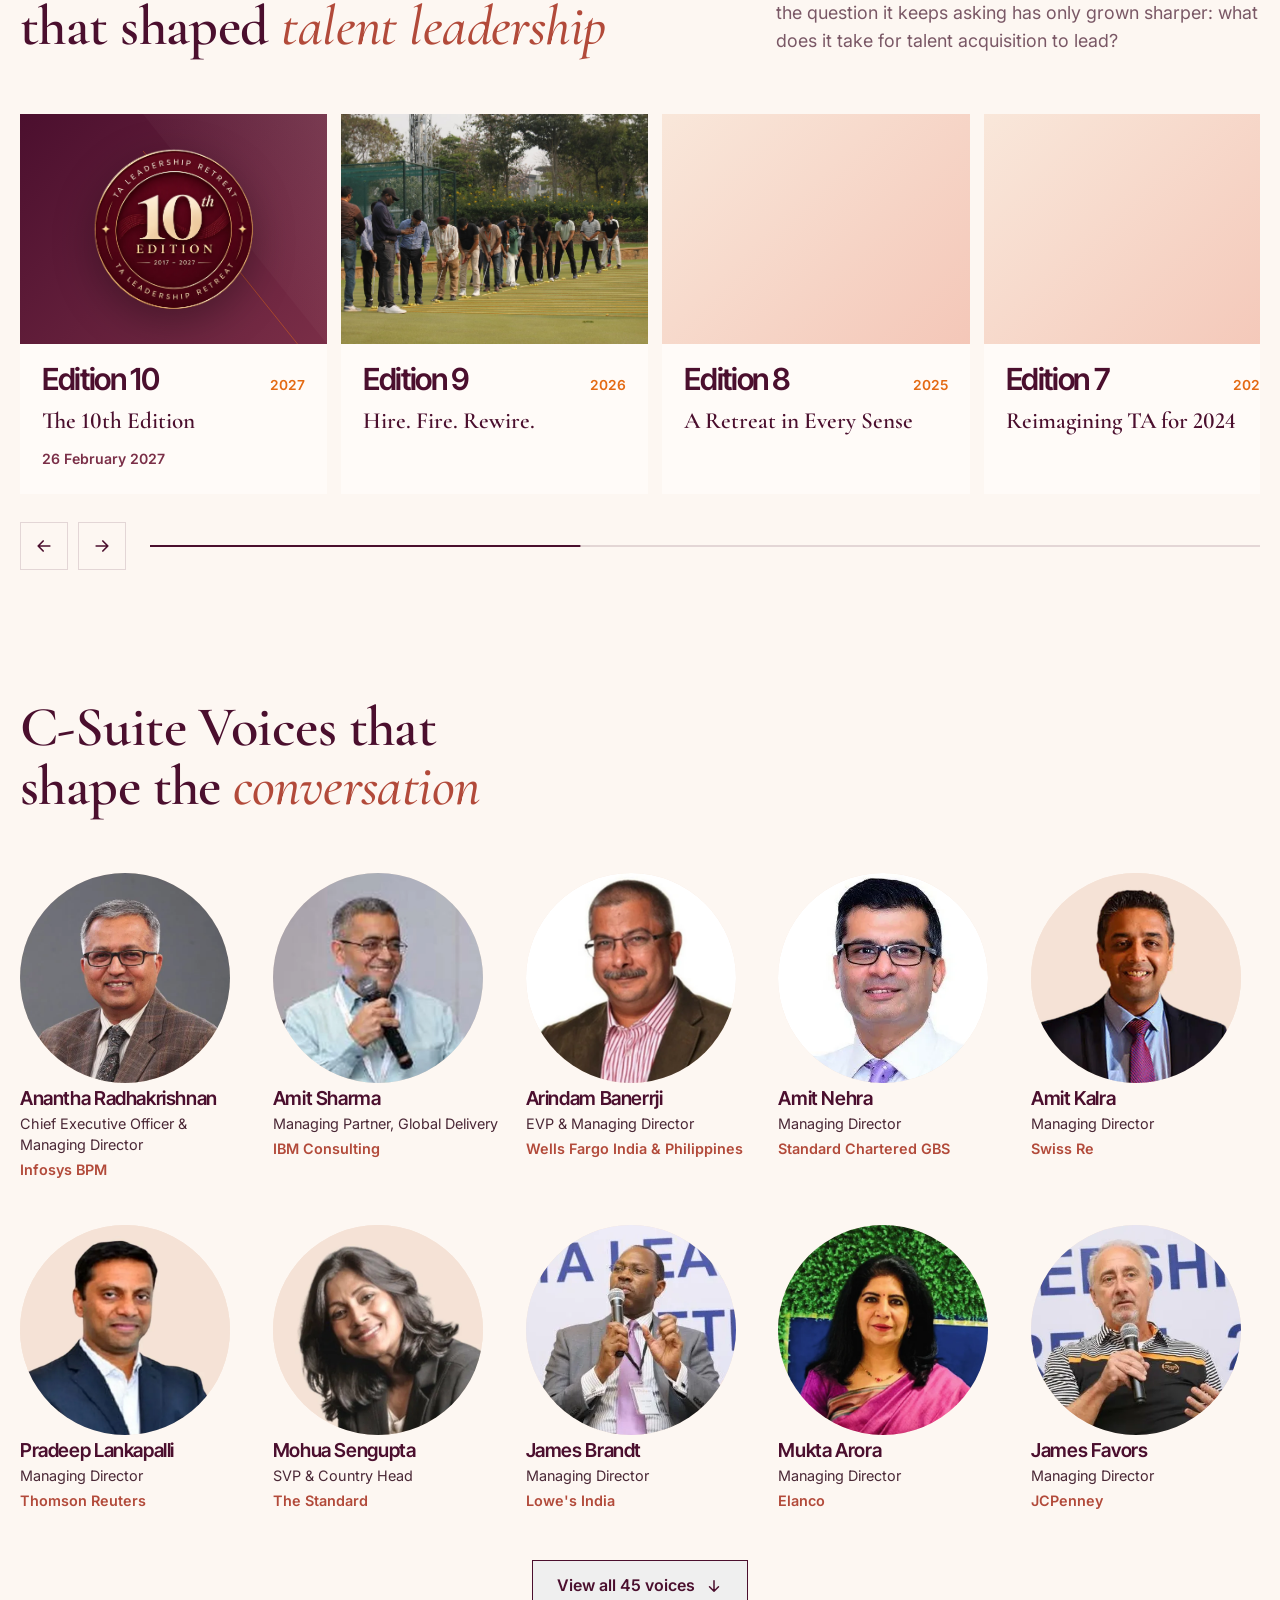
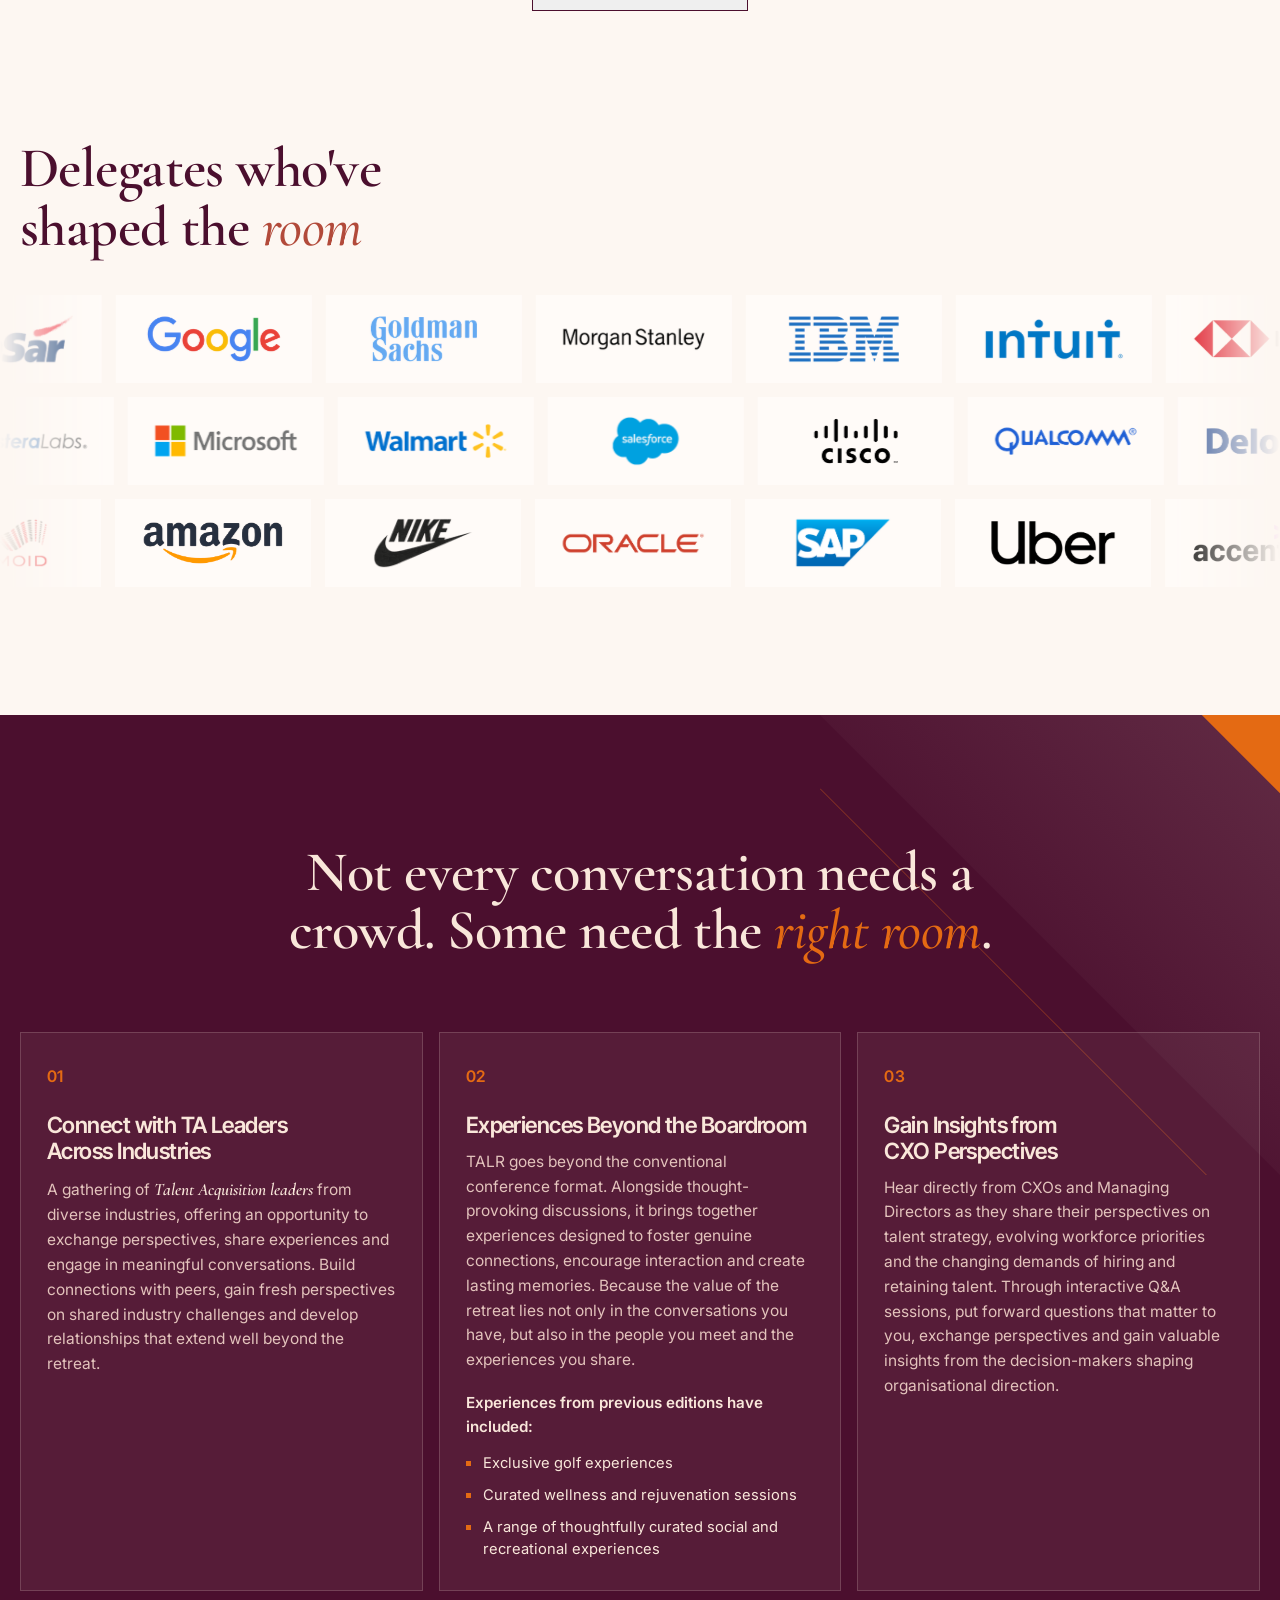
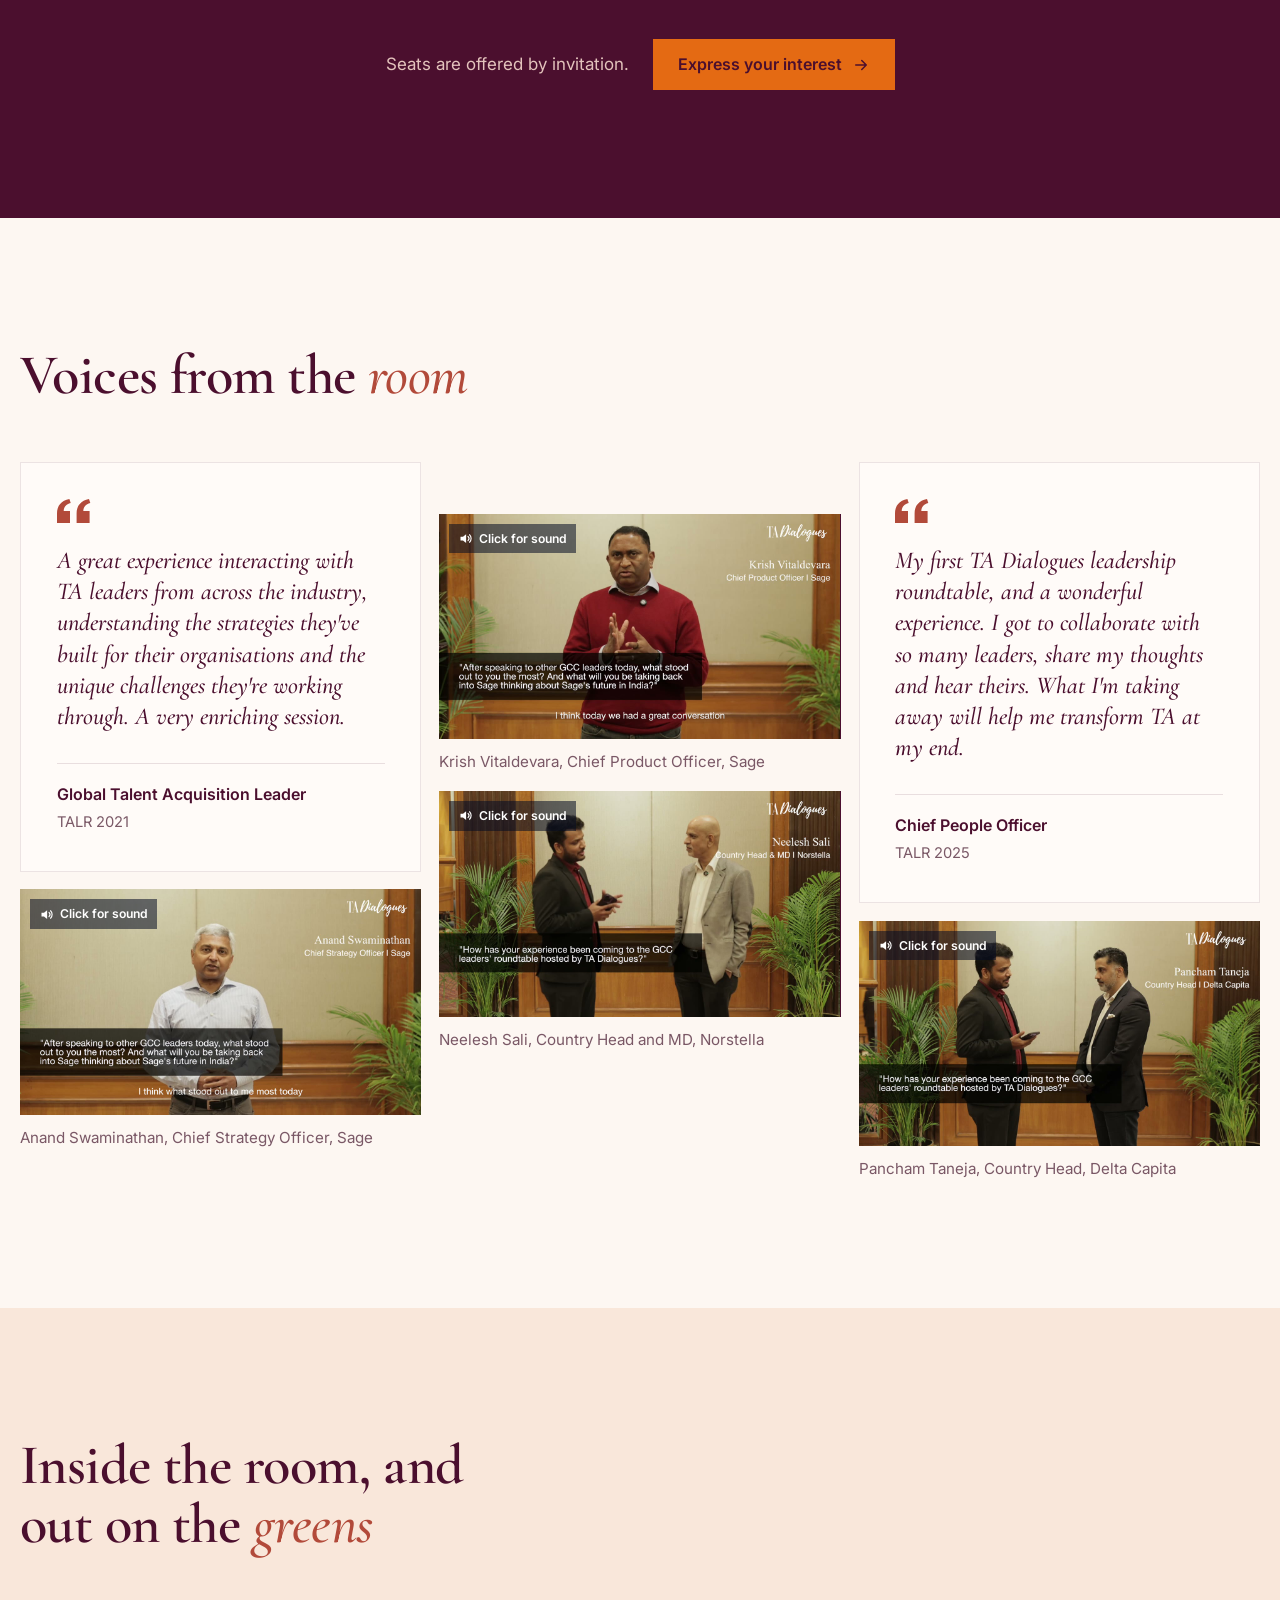
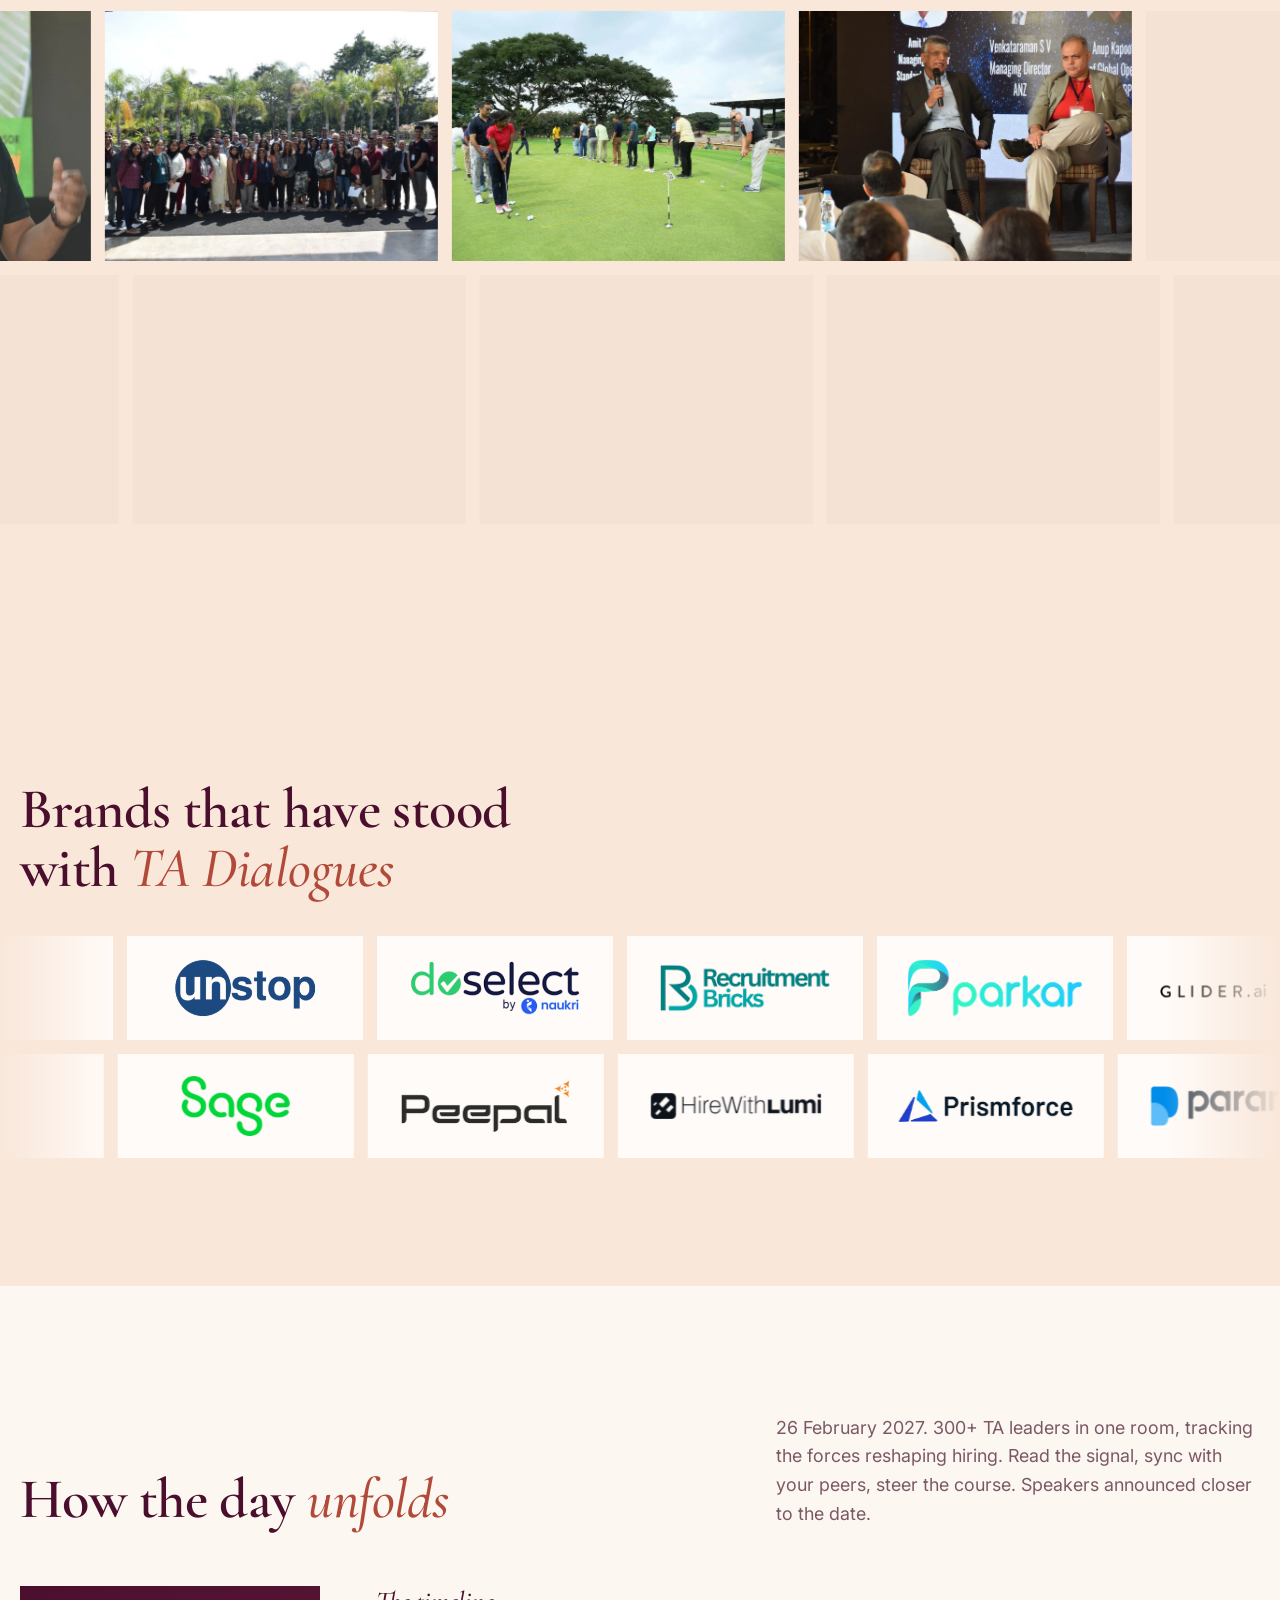
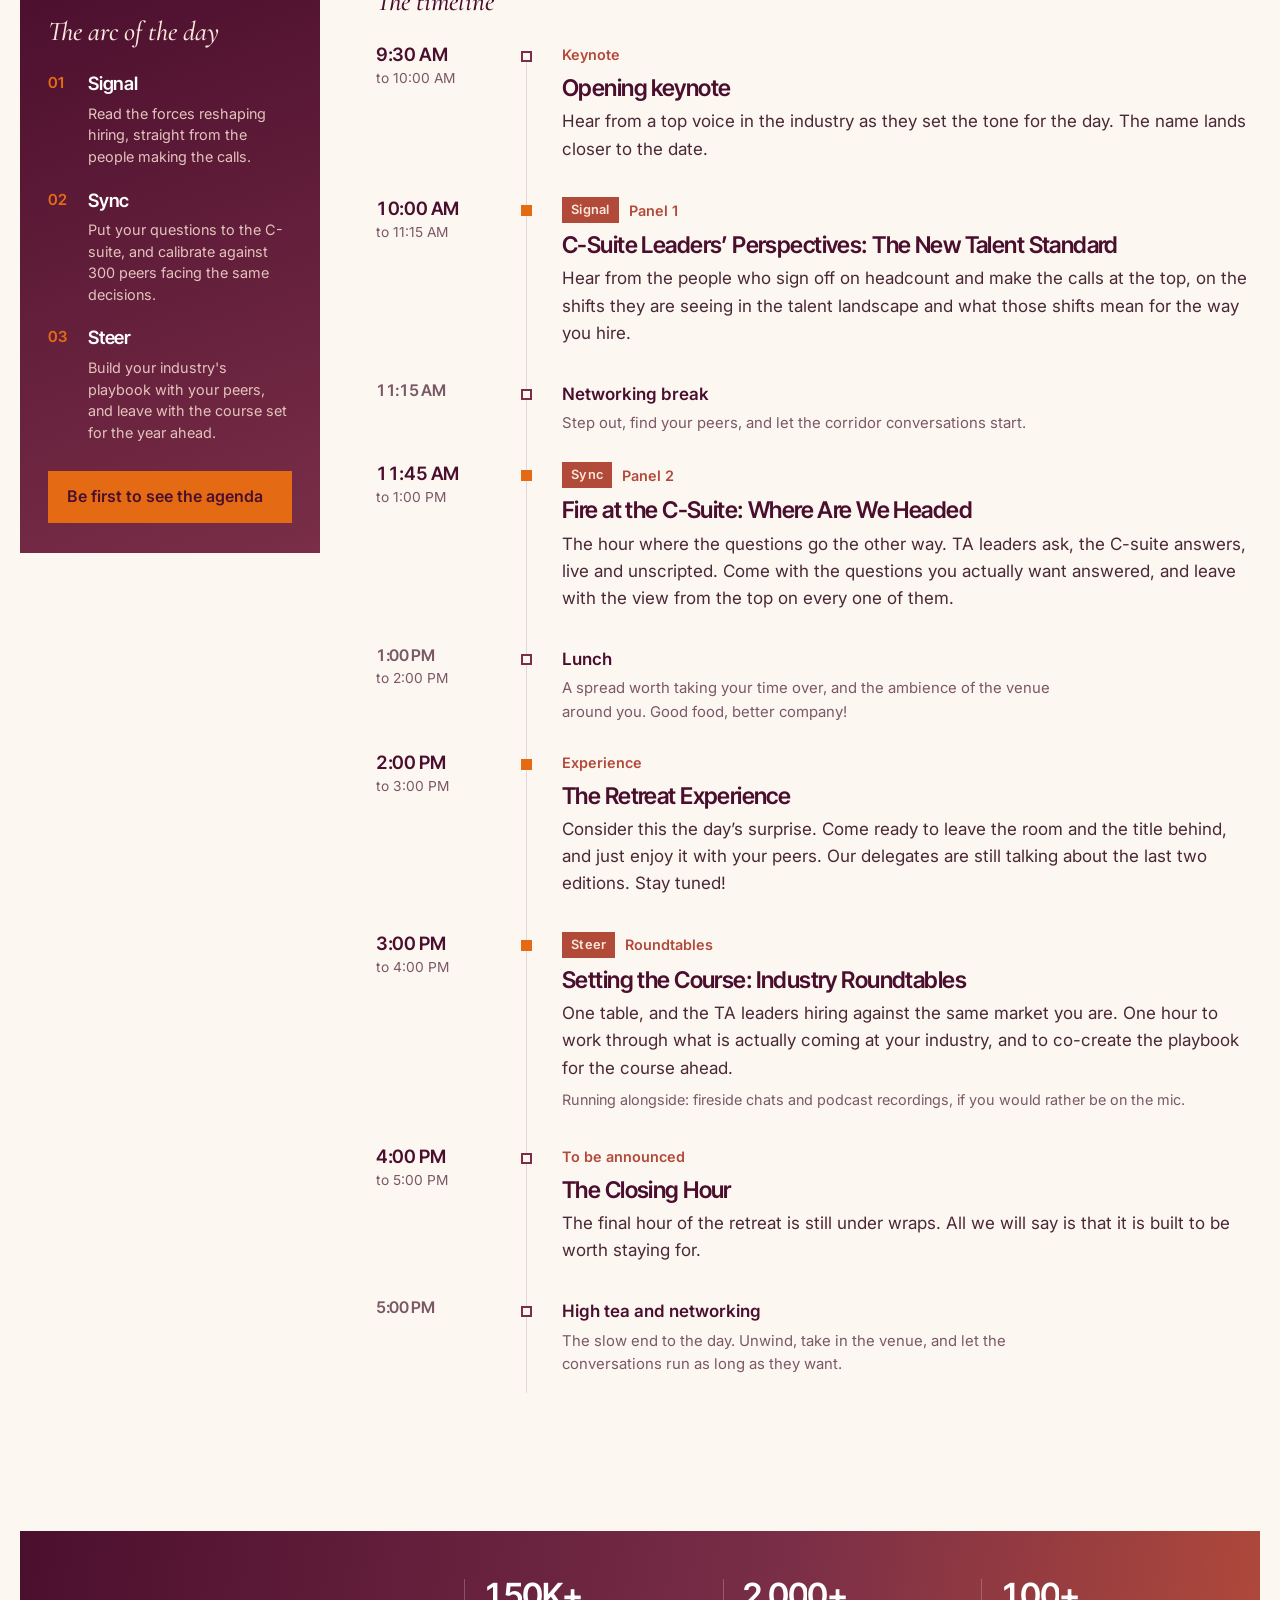
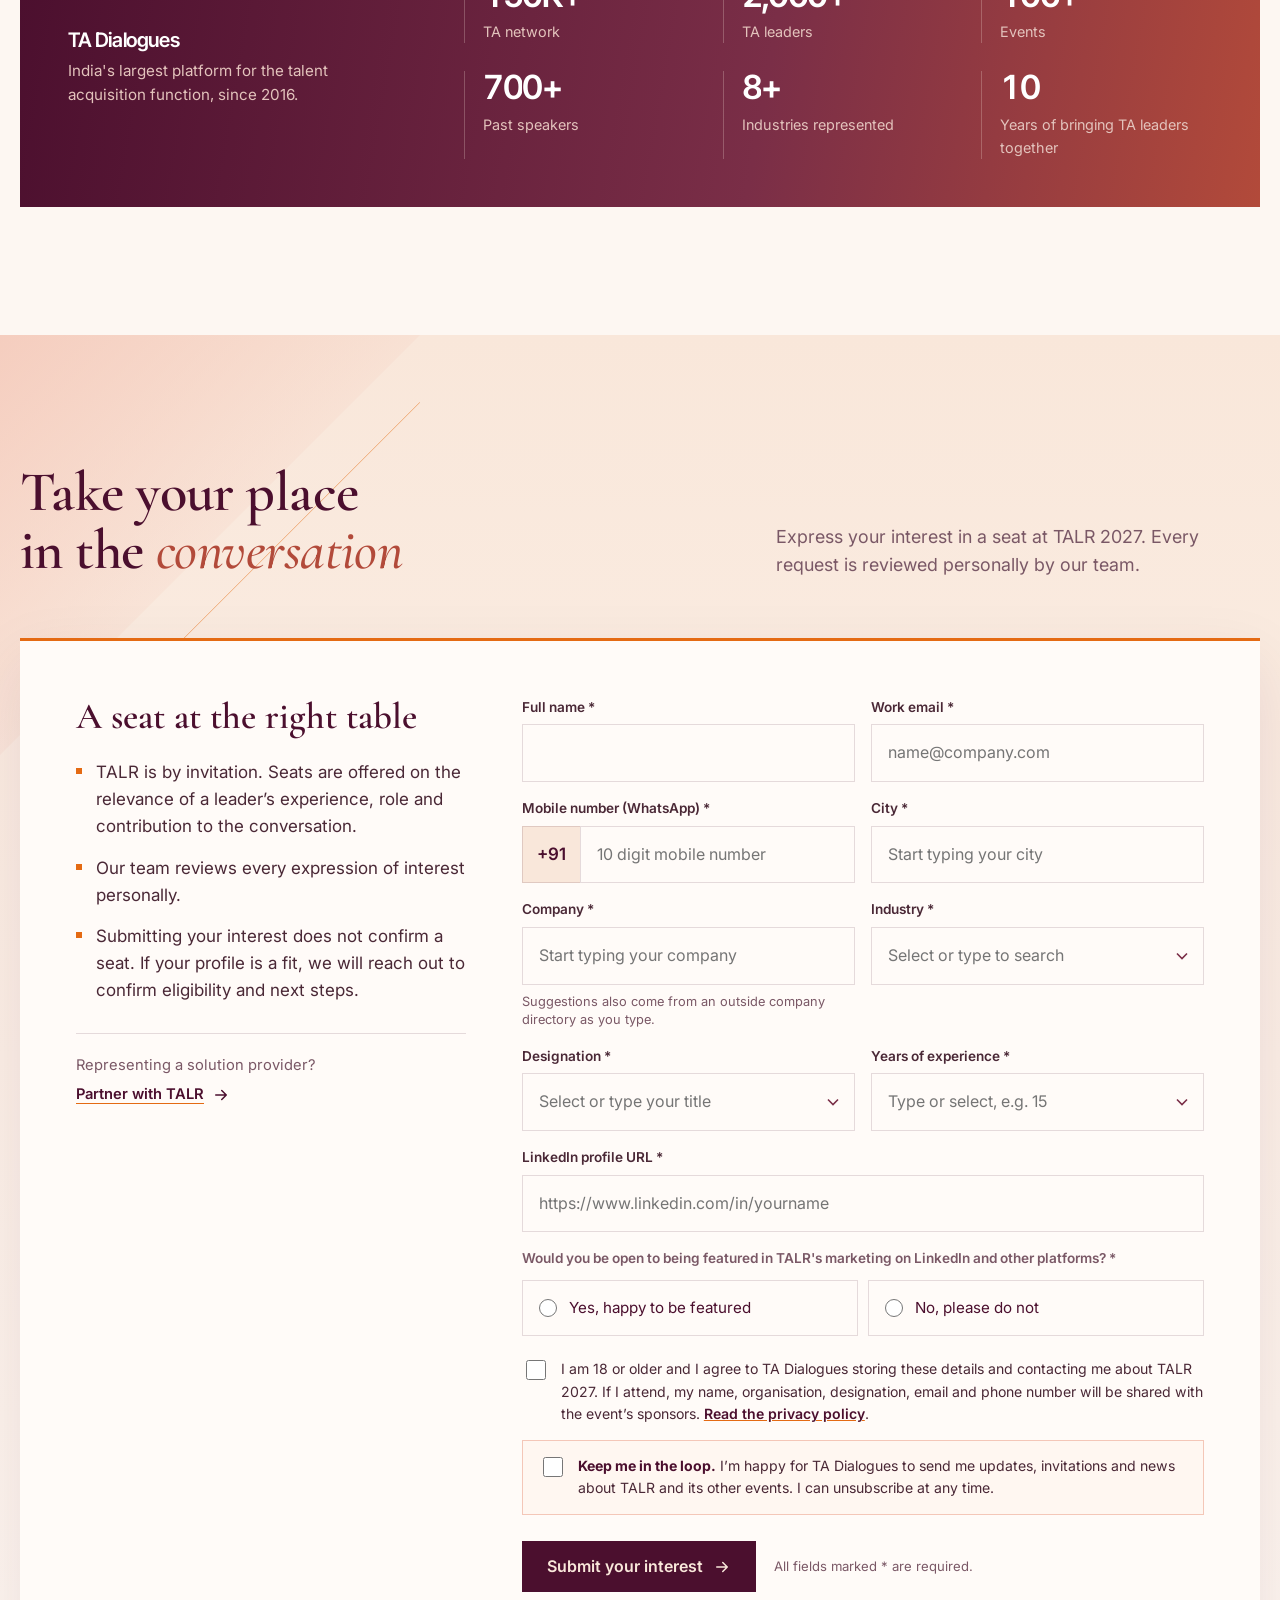
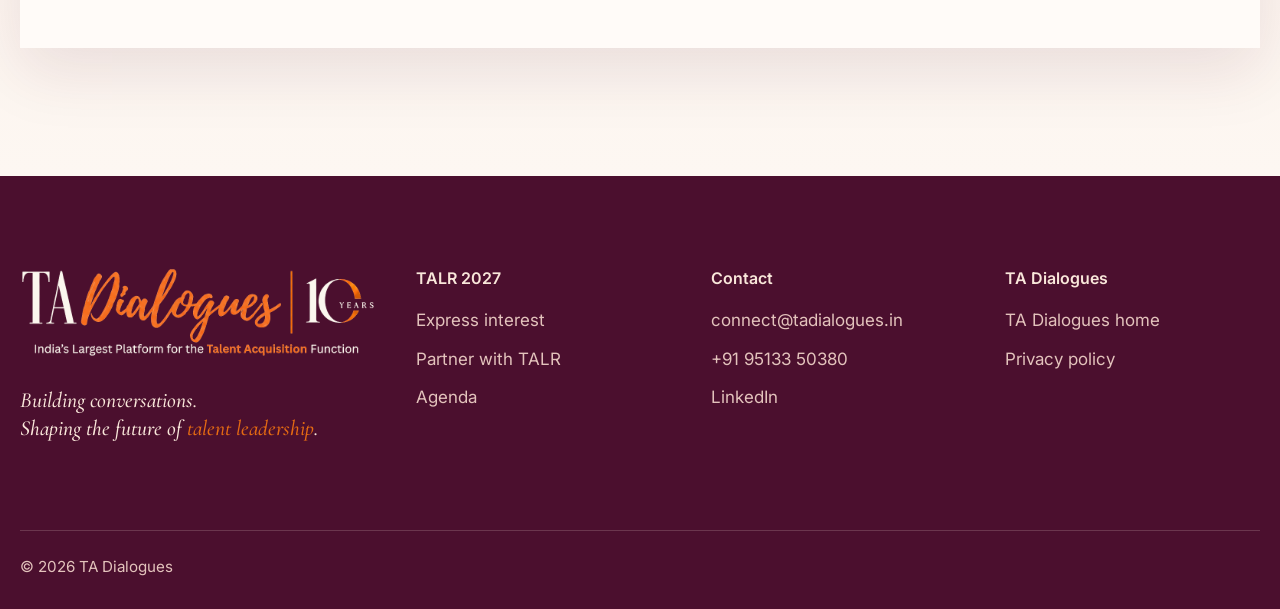
==== commit a31e463c: "Update TALR: fresh cache-busting Co-Authored-By: Claude Opus 5.5 <noreply@anthropic.com>" ====
--- a/index.html
+++ b/index.html
@@ -23,8 +23,8 @@
 <link rel="preconnect" href="https://fonts.googleapis.com">
 <link rel="preconnect" href="https://fonts.gstatic.com" crossorigin>
 <link rel="stylesheet" href="https://fonts.googleapis.com/css2?family=Cormorant+Garamond:ital,wght@0,500;0,600;1,500;1,600&family=Inter+Tight:wght@400;500;600;700&family=Inter:wght@400;500;600;700&display=swap">
-<link rel="stylesheet" href="/assets/css/style.css?v=20261120a">
-<link rel="stylesheet" href="/assets/css/talr.css?v=20261120a">
+<link rel="stylesheet" href="/assets/css/style.css?v=a7fe212fdc">
+<link rel="stylesheet" href="/assets/css/talr.css?v=a7fe212fdc">
 
 <script type="application/ld+json">
 {
@@ -281,15 +281,15 @@
   </div>
 </footer>
 
-<script src="/assets/js/data/platform.js?v=20261120a"></script>
-<script src="/assets/js/data/logos.js?v=20261120a"></script>
-<script src="/assets/js/data/talr-2027.js?v=20261120a"></script>
-<script src="/assets/js/data/talr-speakers.js?v=20261120a"></script>
-<script src="/assets/js/data/voices.js?v=20261120a"></script>
-<script src="/assets/js/talr.js?v=20261120a"></script>
-<script src="/assets/js/script.js?v=20261120a"></script>
-<script src="/assets/js/data/form-data.js?v=20261120a"></script>
-<script src="/assets/js/data/form-overrides.js?v=20261120a"></script>
-<script src="/assets/js/talr-forms.js?v=20261120a"></script>
+<script src="/assets/js/data/platform.js?v=a7fe212fdc"></script>
+<script src="/assets/js/data/logos.js?v=a7fe212fdc"></script>
+<script src="/assets/js/data/talr-2027.js?v=a7fe212fdc"></script>
+<script src="/assets/js/data/talr-speakers.js?v=a7fe212fdc"></script>
+<script src="/assets/js/data/voices.js?v=a7fe212fdc"></script>
+<script src="/assets/js/talr.js?v=a7fe212fdc"></script>
+<script src="/assets/js/script.js?v=a7fe212fdc"></script>
+<script src="/assets/js/data/form-data.js?v=a7fe212fdc"></script>
+<script src="/assets/js/data/form-overrides.js?v=a7fe212fdc"></script>
+<script src="/assets/js/talr-forms.js?v=a7fe212fdc"></script>
 </body>
 </html>
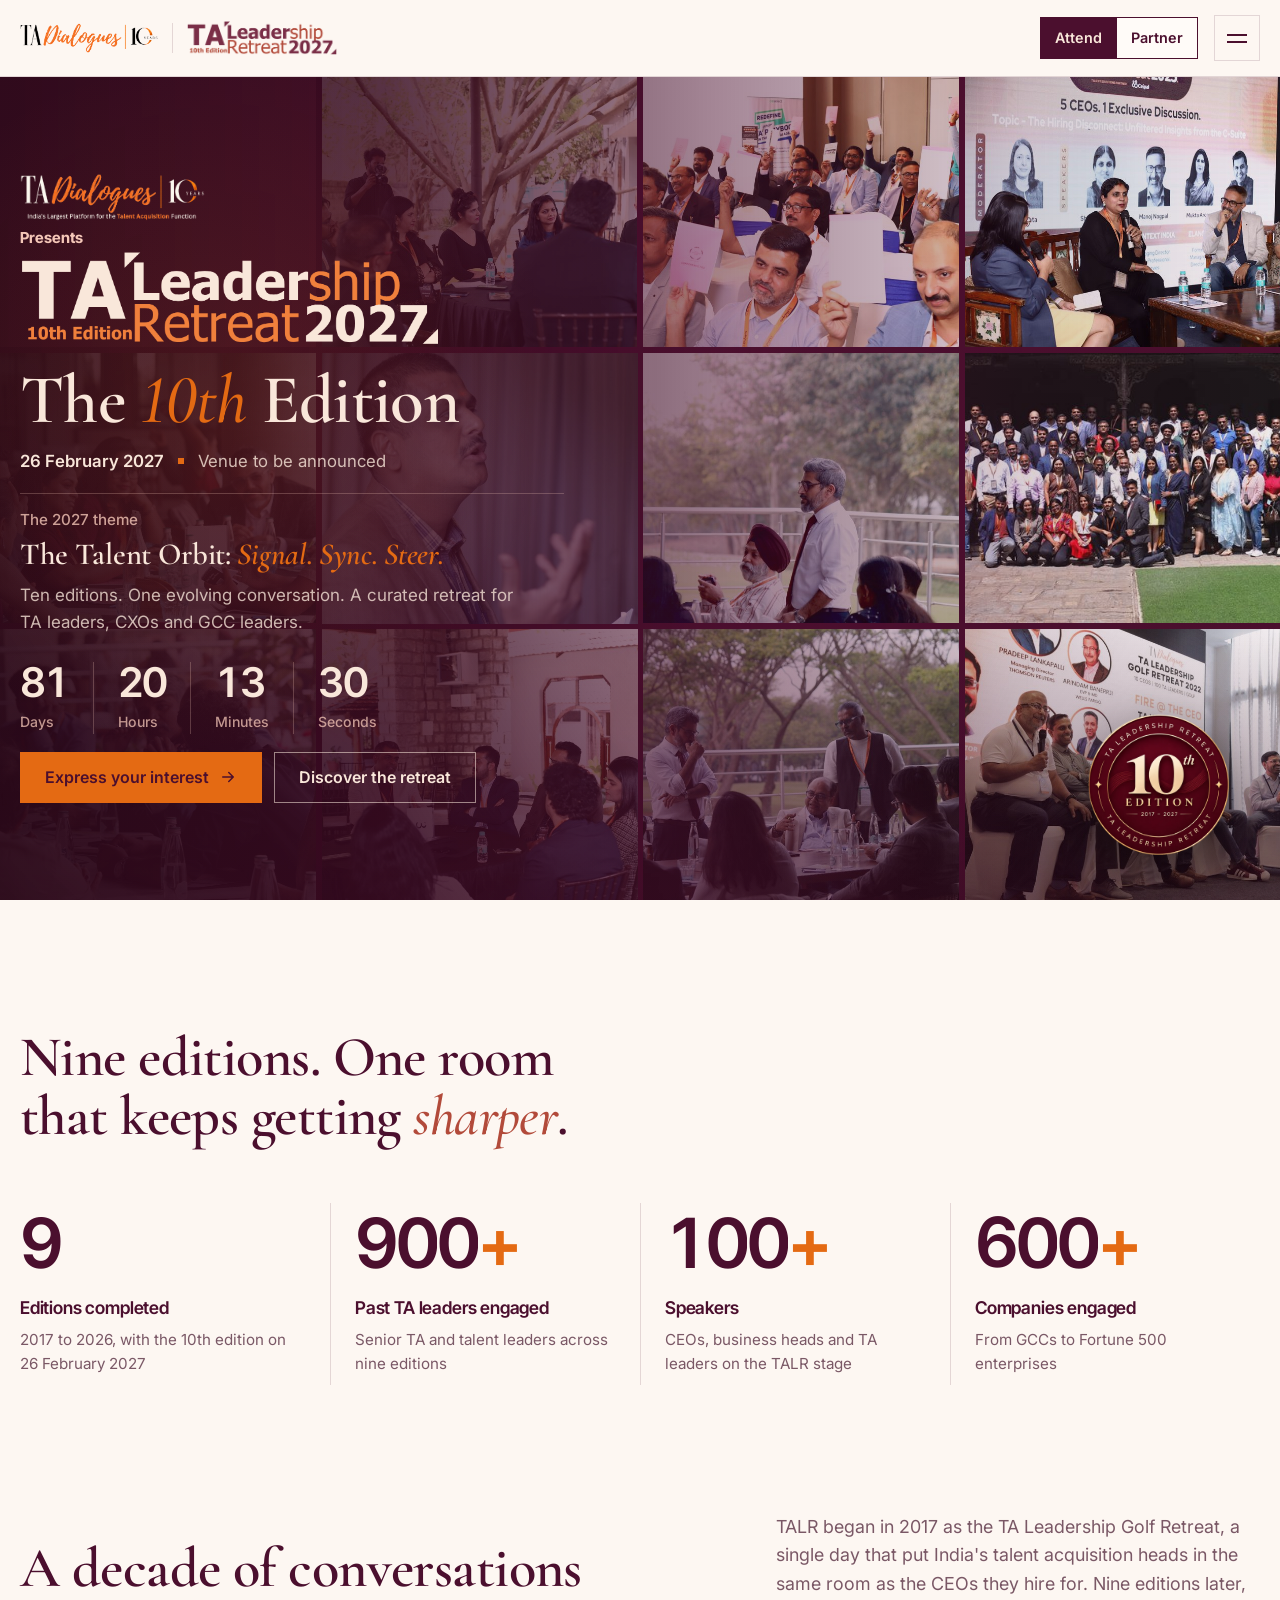
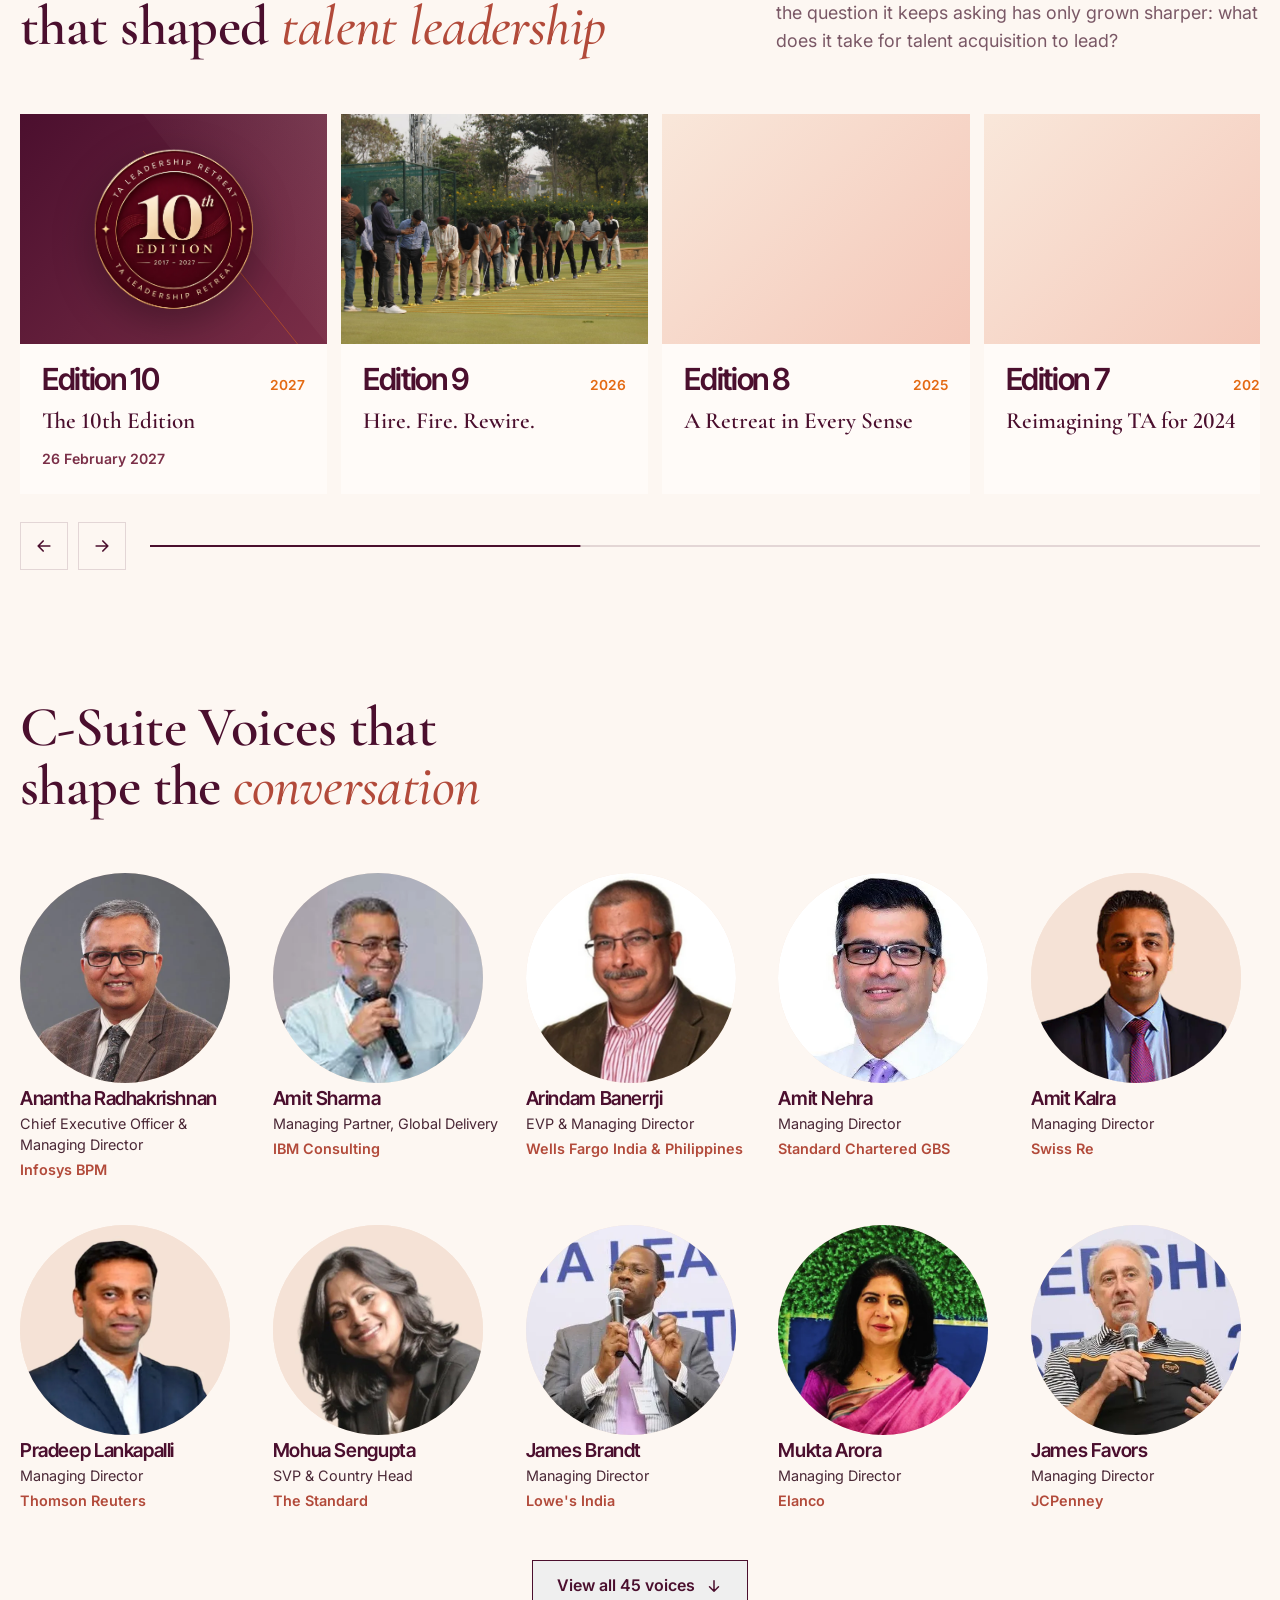
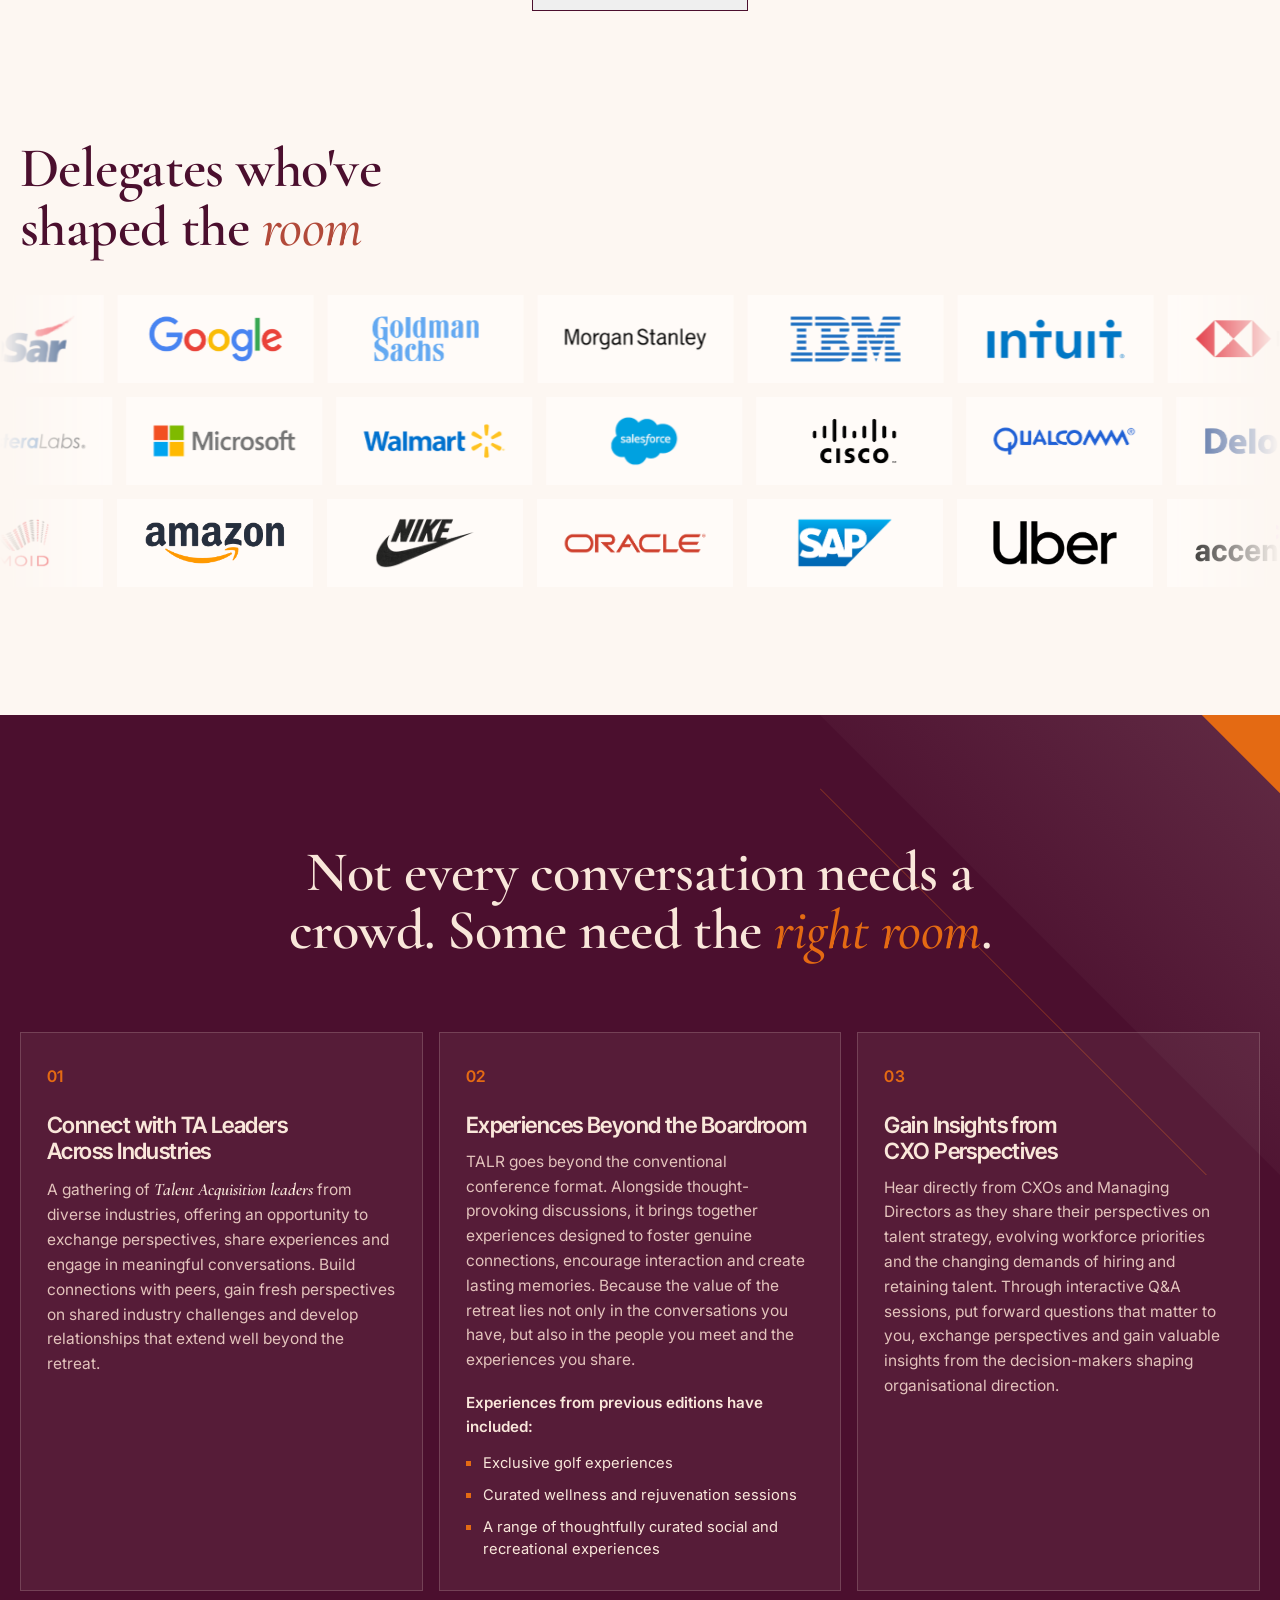
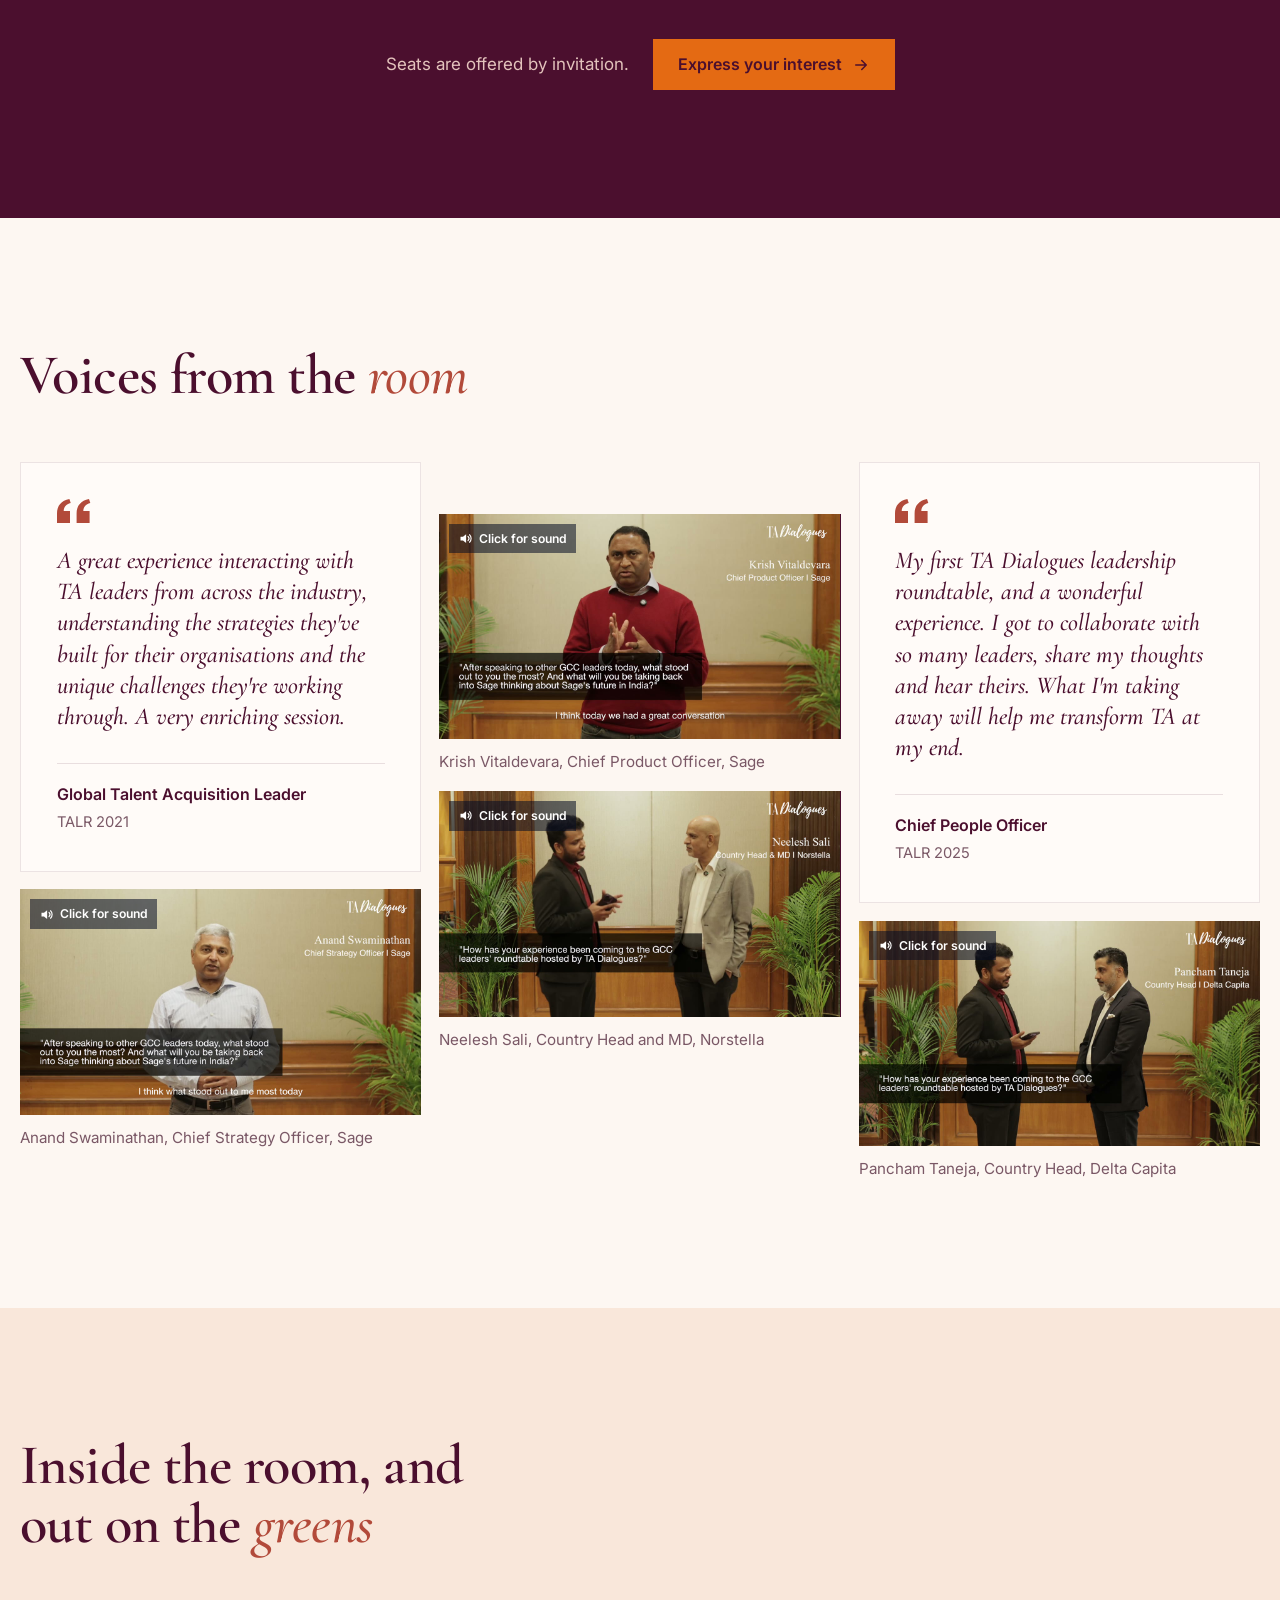
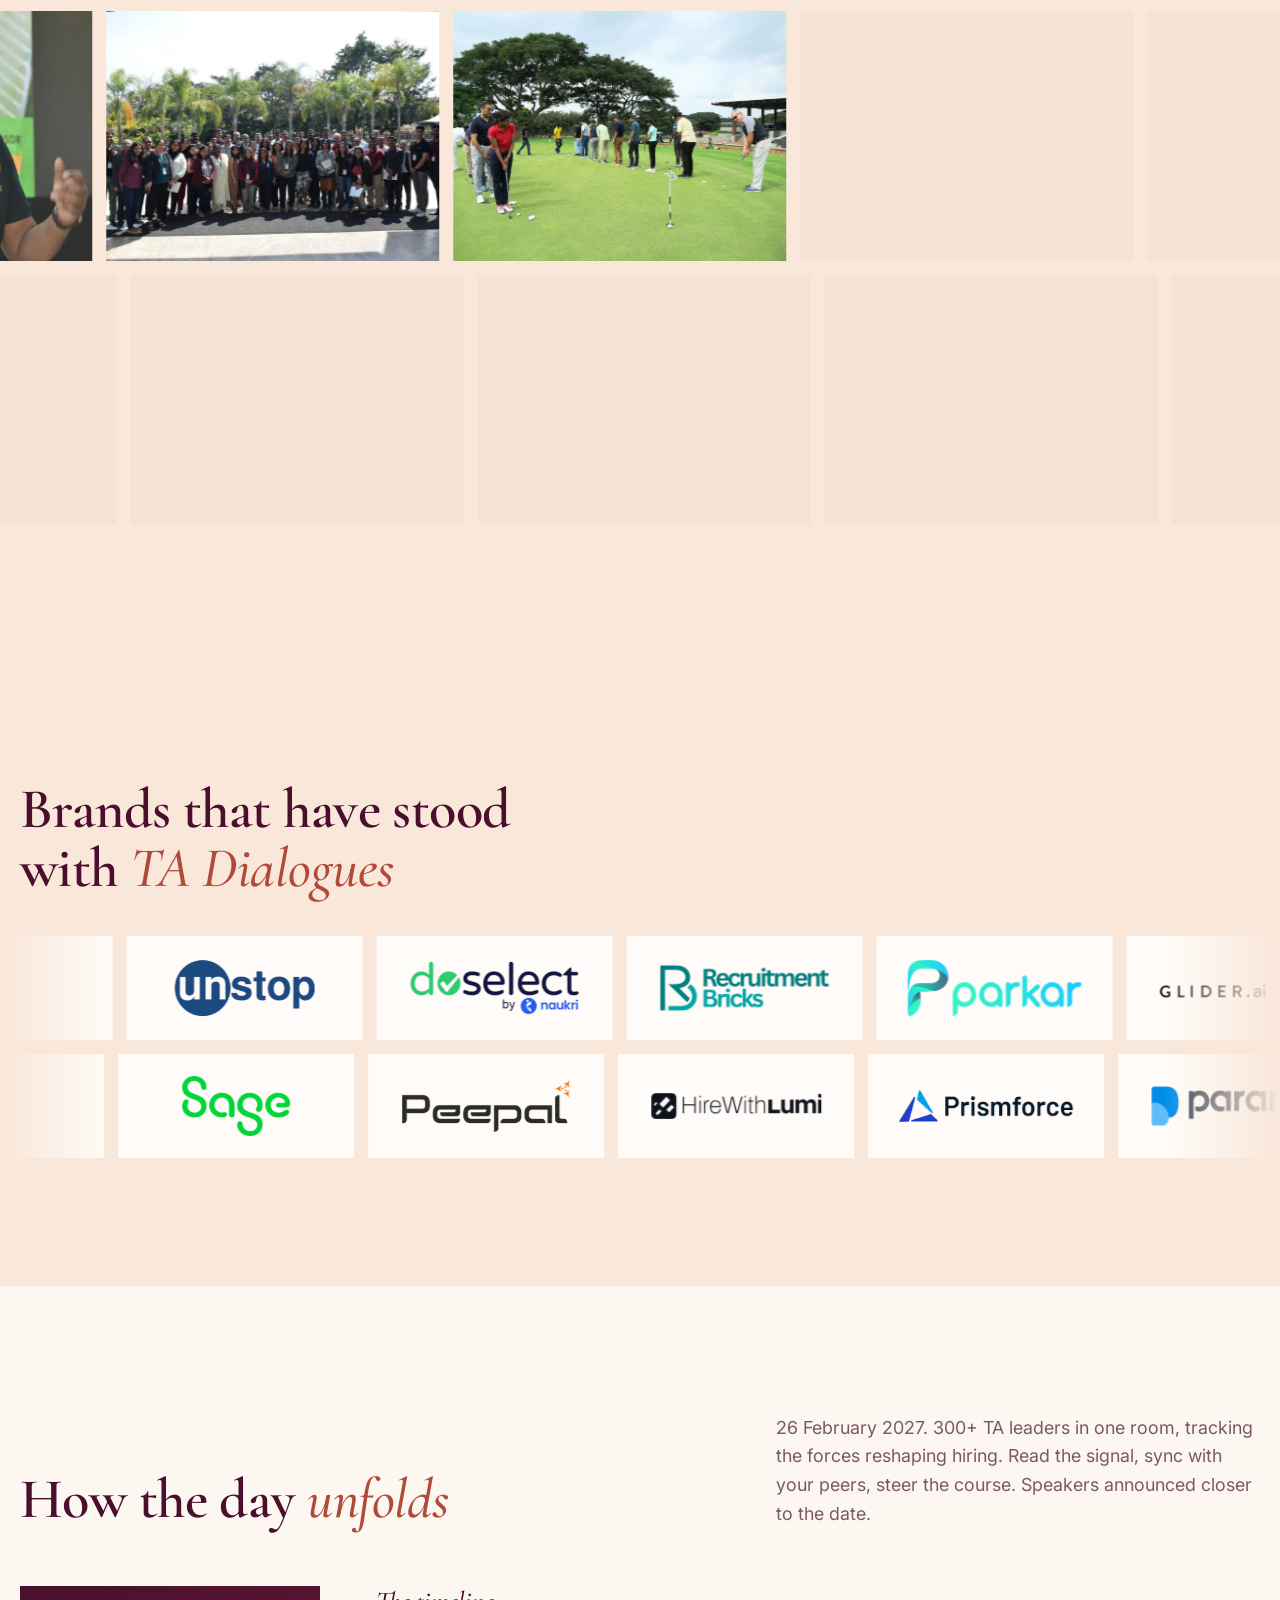
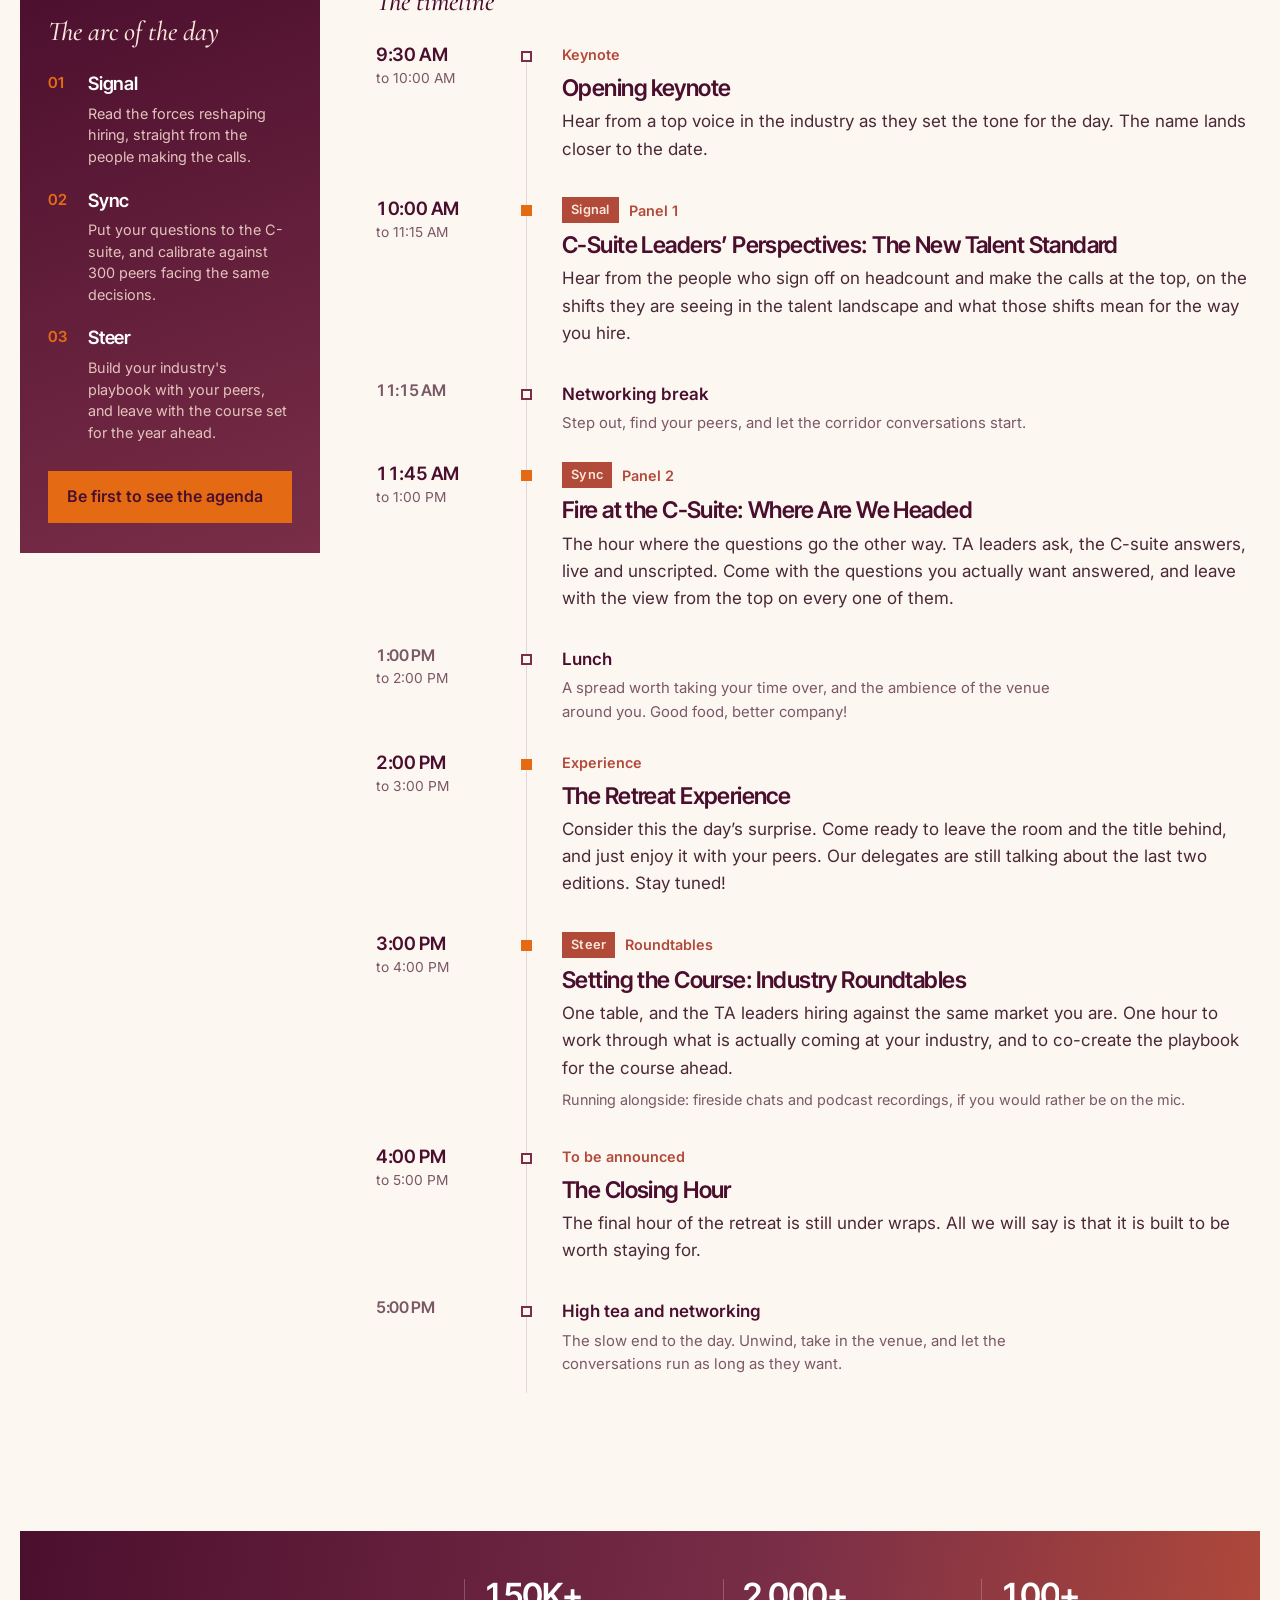
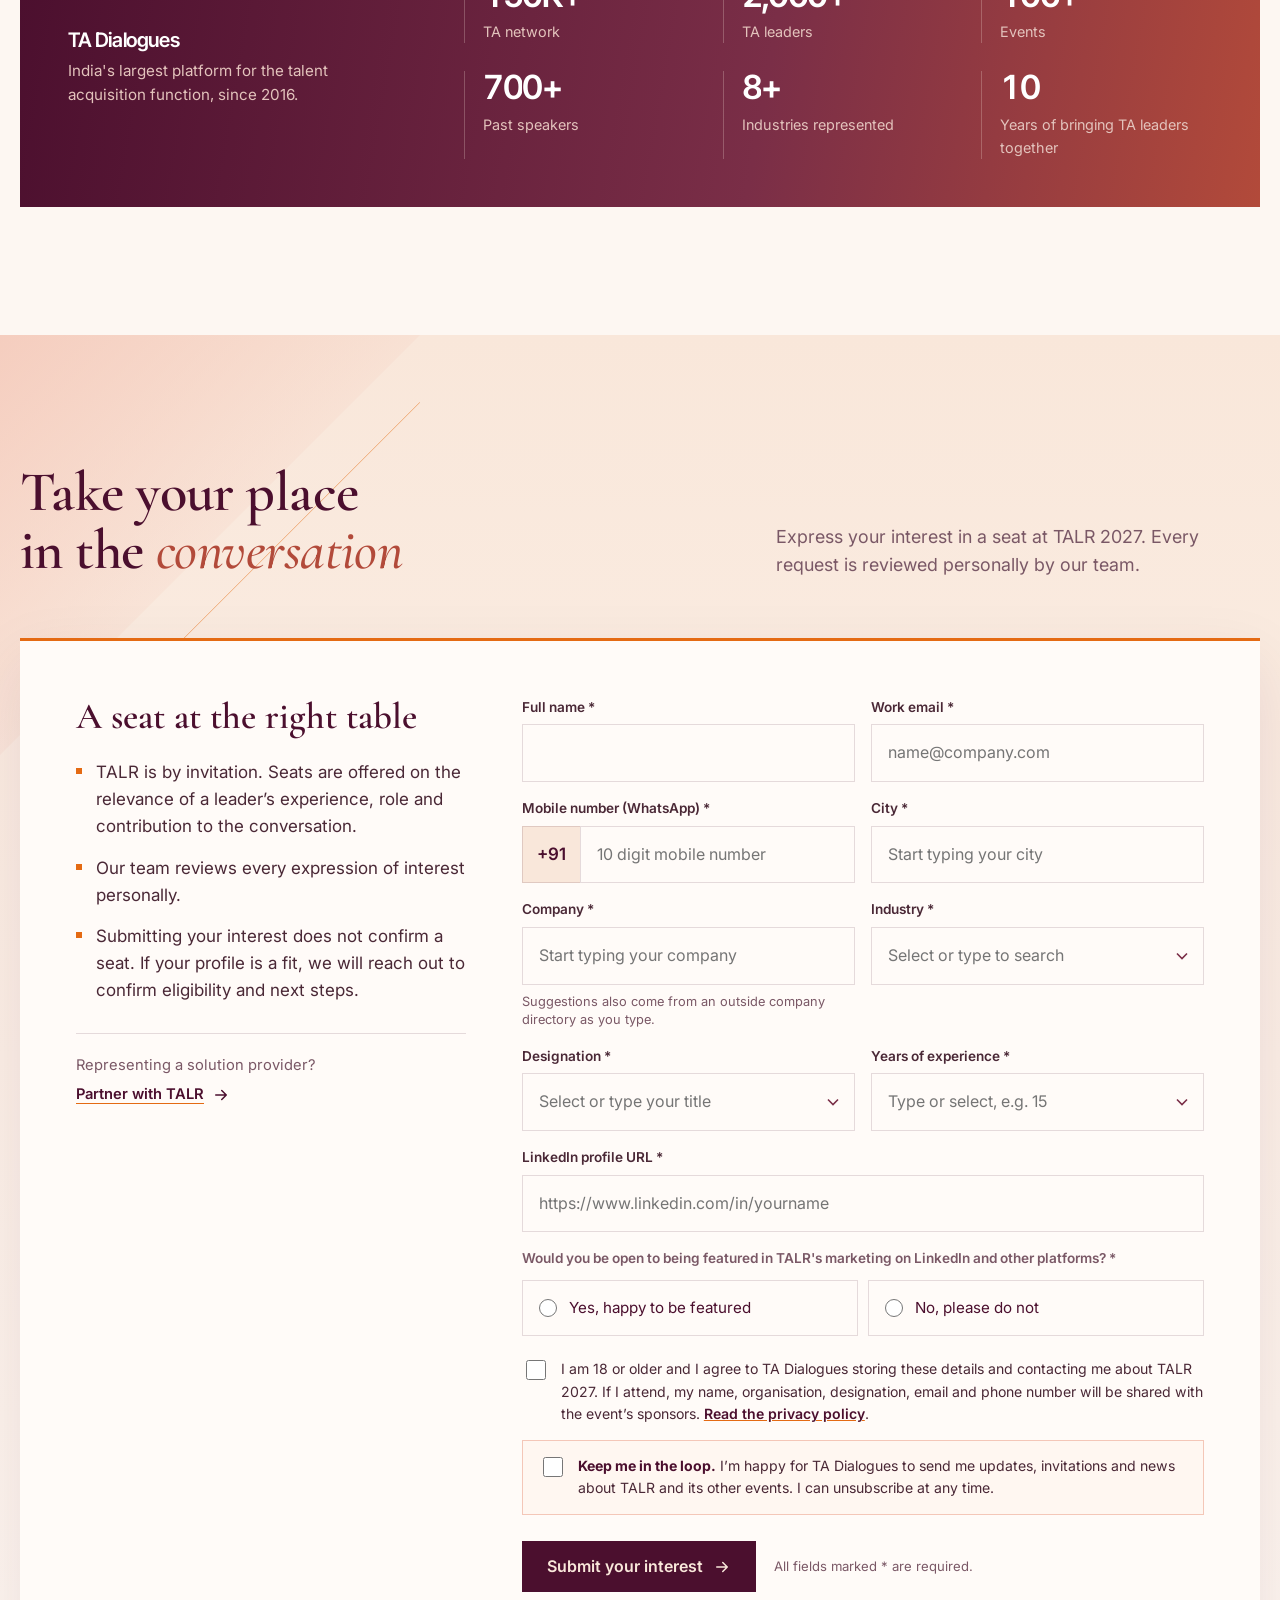
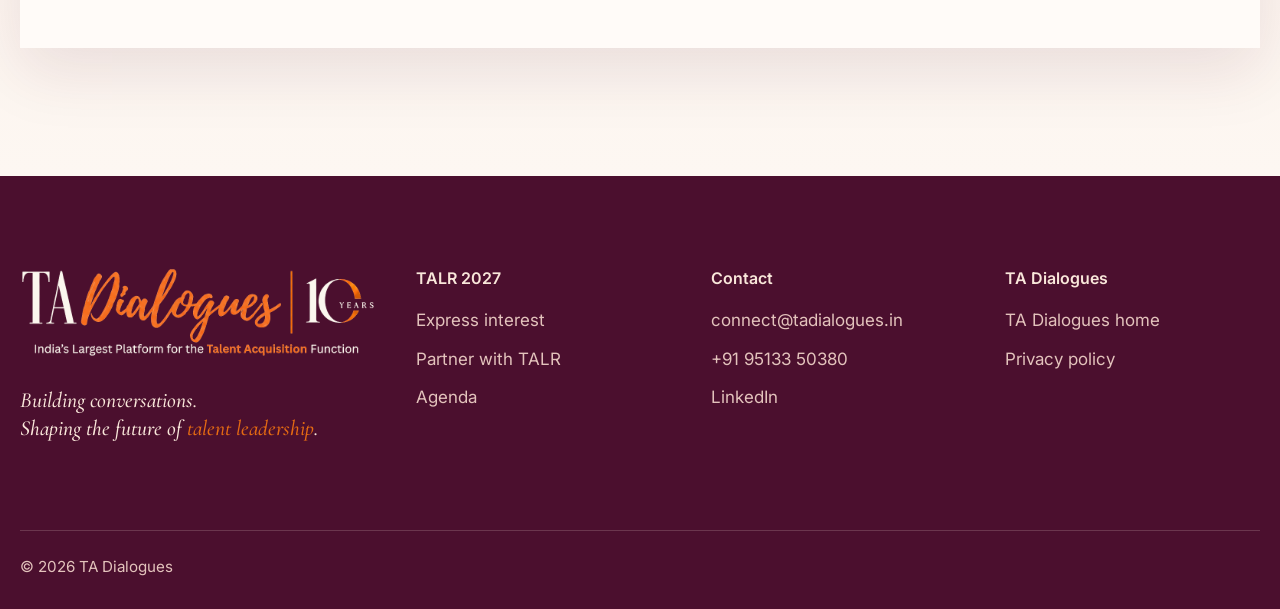
==== commit 1ec88ad4: "Update TALR: photo grid fix Co-Authored-By: Claude Opus 5.5 <noreply@anthropic.com>" ====
--- a/index.html
+++ b/index.html
@@ -23,8 +23,8 @@
 <link rel="preconnect" href="https://fonts.googleapis.com">
 <link rel="preconnect" href="https://fonts.gstatic.com" crossorigin>
 <link rel="stylesheet" href="https://fonts.googleapis.com/css2?family=Cormorant+Garamond:ital,wght@0,500;0,600;1,500;1,600&family=Inter+Tight:wght@400;500;600;700&family=Inter:wght@400;500;600;700&display=swap">
-<link rel="stylesheet" href="/assets/css/style.css?v=a7fe212fdc">
-<link rel="stylesheet" href="/assets/css/talr.css?v=a7fe212fdc">
+<link rel="stylesheet" href="/assets/css/style.css?v=3144033b0f">
+<link rel="stylesheet" href="/assets/css/talr.css?v=3144033b0f">
 
 <script type="application/ld+json">
 {
@@ -281,15 +281,15 @@
   </div>
 </footer>
 
-<script src="/assets/js/data/platform.js?v=a7fe212fdc"></script>
-<script src="/assets/js/data/logos.js?v=a7fe212fdc"></script>
-<script src="/assets/js/data/talr-2027.js?v=a7fe212fdc"></script>
-<script src="/assets/js/data/talr-speakers.js?v=a7fe212fdc"></script>
-<script src="/assets/js/data/voices.js?v=a7fe212fdc"></script>
-<script src="/assets/js/talr.js?v=a7fe212fdc"></script>
-<script src="/assets/js/script.js?v=a7fe212fdc"></script>
-<script src="/assets/js/data/form-data.js?v=a7fe212fdc"></script>
-<script src="/assets/js/data/form-overrides.js?v=a7fe212fdc"></script>
-<script src="/assets/js/talr-forms.js?v=a7fe212fdc"></script>
+<script src="/assets/js/data/platform.js?v=3144033b0f"></script>
+<script src="/assets/js/data/logos.js?v=3144033b0f"></script>
+<script src="/assets/js/data/talr-2027.js?v=3144033b0f"></script>
+<script src="/assets/js/data/talr-speakers.js?v=3144033b0f"></script>
+<script src="/assets/js/data/voices.js?v=3144033b0f"></script>
+<script src="/assets/js/talr.js?v=3144033b0f"></script>
+<script src="/assets/js/script.js?v=3144033b0f"></script>
+<script src="/assets/js/data/form-data.js?v=3144033b0f"></script>
+<script src="/assets/js/data/form-overrides.js?v=3144033b0f"></script>
+<script src="/assets/js/talr-forms.js?v=3144033b0f"></script>
 </body>
 </html>
--- a/assets/css/style.css
+++ b/assets/css/style.css
@@ -1042,3 +1042,13 @@
 [data-footer="dark"] .sf-col a:hover, [data-footer="dark"] .sf-legal a:hover { color: var(--sky); }
 [data-footer="dark"] .sf-li, [data-footer="dark"] .sf-ico, [data-footer="dark"] .sf-up { background: rgba(255, 255, 255, .08); color: #FFFFFF; box-shadow: inset 0 0 0 1px rgba(191, 212, 255, .28); }
 [data-footer="dark"] .sf-li:hover, [data-footer="dark"] .sf-ico:hover, [data-footer="dark"] .sf-up:hover { background: #FFFFFF; color: var(--midnight); }
+
+/* Turning photo tiles (.cf), shared by every header photo wall: home, /events, Community, TA Tech, Roundtables and TALR.
+   They lived in site.css until 20 Nov; the TALR pages do not load that file, so TALR tiles had no turn and both photos showed */
+.cf { position: relative; perspective: 1400px; }
+.cf-in { position: absolute; inset: 0; transform-style: preserve-3d; transition: transform .9s var(--ease-out); }
+.cf.turned .cf-in { transform: rotateY(180deg); }
+.cf-a, .cf-b { position: absolute; inset: 0; overflow: hidden; -webkit-backface-visibility: hidden; backface-visibility: hidden; background: var(--mist); }
+.cf-b { transform: rotateY(180deg); }
+.cf-a img, .cf-b img { width: 100%; height: 100%; object-fit: cover; }
+@keyframes cfIn { from { opacity: 0; transform: translateY(14px); } to { opacity: 1; transform: none; } }
--- a/assets/css/talr.css
+++ b/assets/css/talr.css
@@ -1117,3 +1117,6 @@
 @media (max-width: 980px) {
   .tlh-grid { grid-template-columns: repeat(3, 1fr); grid-template-rows: repeat(4, 1fr); }
 }
+.tlh-grid .cf { animation: cfIn 1.1s var(--ease-out) both; }
+.tlh-grid .cf:nth-child(3n+2) { animation-delay: .08s; }
+.tlh-grid .cf:nth-child(3n) { animation-delay: .16s; }
